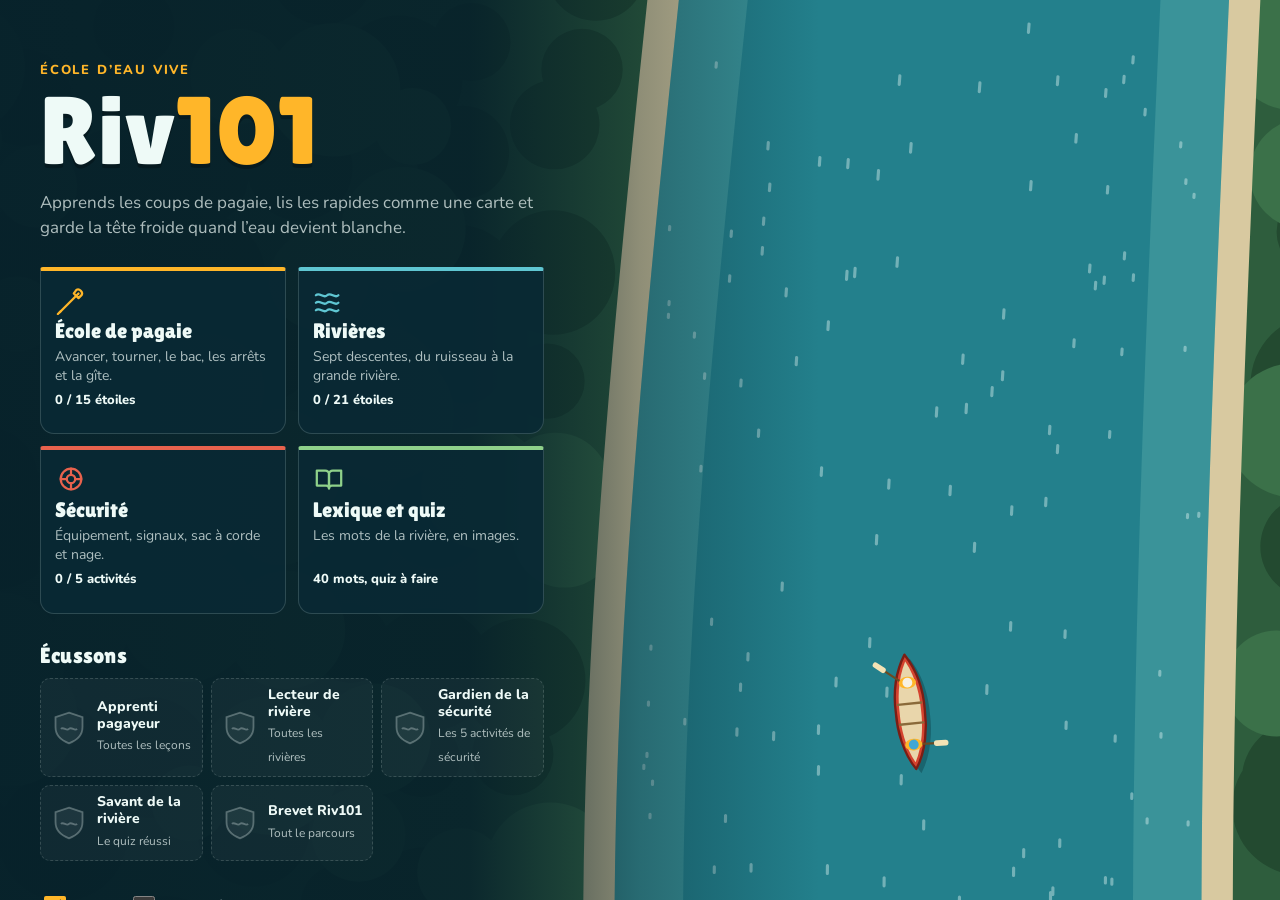
==== index.html @ bda00758 "Travail en cours : manette, caméra rapprochée et corrections Co-Authored-By: Claude Fable 5.2 <norep" ====
<!doctype html>
<html lang="fr-CA">
<head>
<meta charset="utf-8">
<meta name="viewport" content="width=device-width, initial-scale=1, viewport-fit=cover">
<meta name="theme-color" content="#0b2f3a">
<meta name="description" content="Riv101 : jeu éducatif de canot d’eau vive pour les 10 à 12 ans. Coups de pagaie, lecture de rapides et sécurité en rivière.">
<title>Riv101</title>
<link rel="preconnect" href="https://fonts.googleapis.com">
<link rel="preconnect" href="https://fonts.gstatic.com" crossorigin>
<link rel="stylesheet" href="https://fonts.googleapis.com/css2?family=Lilita+One&family=Nunito:wght@400..800&display=swap">
<style>
:root {
  color-scheme: dark;
  --deep: #0b2f3a; --river: #1f7a86; --foam: #eefaf7; --spruce: #2c5a3c; --canot: #d4432f; --vfi: #ffb629;
  --ink: #06202a; --panel: rgba(9,42,53,.9); --line: rgba(238,250,247,.16); --mute: rgba(238,250,247,.72);
  --ok: #3fbf7f;
  --gl: max(16px, env(safe-area-inset-left, 0px)); --gr: max(16px, env(safe-area-inset-right, 0px));
  --title: 'Lilita One', 'Arial Rounded MT Bold', 'Trebuchet MS', system-ui, sans-serif;
  --text: 'Nunito', system-ui, -apple-system, 'Segoe UI', Roboto, sans-serif;
}
* { box-sizing: border-box; }
[hidden] { display: none !important; }
html, body { height: 100%; margin: 0; }
body {
  background: var(--deep); color: var(--foam); font: 400 16px/1.5 var(--text);
  overflow: hidden; -webkit-tap-highlight-color: transparent; -webkit-text-size-adjust: 100%;
}
#cv { position: fixed; inset: 0; width: 100%; height: 100%; display: block; touch-action: none; }
h1, h2, h3 { font-family: var(--title); font-weight: 400; line-height: 1.1; margin: 0; text-wrap: balance; letter-spacing: .01em; }
p { margin: 0 0 .7em; }
b { font-weight: 800; }
button { font: inherit; color: inherit; }
:focus-visible { outline: 3px solid var(--vfi); outline-offset: 3px; }
body.pad :focus { outline: 4px solid var(--vfi); outline-offset: 3px; box-shadow: 0 0 0 8px rgba(255,182,41,.25); }
.mute { color: var(--mute); }
.small { font-size: 14px; }
kbd {
  display: inline-block; min-width: 28px; padding: 1px 7px; border-radius: 6px; text-align: center;
  background: rgba(238,250,247,.1); border: 1px solid var(--line); border-bottom-width: 3px; font: 800 13px/1.6 var(--text);
}

/* Boutons */
.btn {
  display: inline-flex; align-items: center; justify-content: center; gap: 8px; min-height: 48px; padding: 10px 22px;
  border: 0; border-radius: 10px; background: var(--vfi); color: var(--ink); cursor: pointer;
  font: 400 19px/1 var(--title); letter-spacing: .02em; box-shadow: 0 3px 0 #b9790d; transition: transform .1s, filter .15s;
}
.btn:hover { filter: brightness(1.07); }
.btn:active { transform: translateY(2px); box-shadow: 0 1px 0 #b9790d; }
.btn.ghost { background: rgba(238,250,247,.06); color: var(--foam); box-shadow: inset 0 0 0 2px var(--line); }
.btn.sm { min-height: 44px; padding: 8px 14px; font-size: 16px; }
.actions { display: flex; flex-wrap: wrap; gap: 10px; margin-top: 20px; }

/* Écrans */
#screen { position: fixed; inset: 0; z-index: 5; overflow-x: hidden; overflow-y: auto; -webkit-overflow-scrolling: touch; overscroll-behavior: contain; }
#screen.home { background: linear-gradient(90deg, rgba(6,32,42,.96) 0, rgba(6,32,42,.9) 470px, rgba(6,32,42,.35) 640px, rgba(6,32,42,0) 820px); }
#screen.sub { background: linear-gradient(rgba(6,32,42,.6), rgba(6,32,42,.85)); }
.kicker { margin: 0 0 6px; font: 800 13px/1.2 var(--text); letter-spacing: .14em; text-transform: uppercase; color: var(--vfi); }
.lead { color: var(--mute); font-size: 17px; max-width: 60ch; }

.home-col { max-width: 560px; padding: clamp(28px, 7vh, 64px) var(--gr) 48px max(var(--gl), 40px); }
.logo { font-size: clamp(60px, 10vw, 96px); line-height: .95; margin-bottom: 14px; text-shadow: 0 4px 0 rgba(0,0,0,.25); }
.logo span { color: var(--vfi); }
.tiles { display: grid; grid-template-columns: repeat(2, minmax(0, 1fr)); gap: 12px; margin: 26px 0 30px; }
.tile {
  display: flex; flex-direction: column; gap: 5px; text-align: left; padding: 14px 14px 12px; min-height: 148px; cursor: pointer;
  background: var(--panel); border: 1px solid var(--line); border-top: 4px solid var(--c); border-radius: 3px 3px 14px 14px;
  transition: transform .15s, background .15s;
}
.tile:hover { transform: translateY(-2px); background: rgba(14,60,74,.95); }
.tile svg { width: 32px; height: 30px; fill: none; stroke: var(--c); stroke-width: 2.4; stroke-linecap: round; stroke-linejoin: round; }
.tile-n { font: 400 21px/1.1 var(--title); }
.tile-d { color: var(--mute); font-size: 14px; line-height: 1.35; }
.tile-p { margin-top: auto; font-weight: 800; font-size: 13px; }
.meter { display: block; height: 6px; border-radius: 3px; background: rgba(238,250,247,.12); overflow: hidden; }
.meter i { display: block; height: 100%; background: var(--c, var(--vfi)); border-radius: 3px; }
.badges h2 { font-size: 22px; margin-bottom: 10px; }
.badges ul { list-style: none; margin: 0; padding: 0; display: grid; grid-template-columns: repeat(auto-fill, minmax(156px, 1fr)); gap: 8px; }
.badge { display: flex; align-items: center; gap: 10px; padding: 8px 10px; border-radius: 10px; background: rgba(238,250,247,.04); border: 1px dashed var(--line); }
.badge svg { flex: none; width: 36px; height: 36px; fill: rgba(238,250,247,.06); stroke: rgba(238,250,247,.3); stroke-width: 2; }
.badge .w { fill: none; }
.badge.on { border-style: solid; border-color: var(--c); background: rgba(9,42,53,.9); }
.badge.on svg { fill: var(--c); stroke: var(--c); }
.badge.on .w { stroke: var(--ink); stroke-width: 2.6; }
.badge b { display: block; font-size: 14px; line-height: 1.2; }
.badge small { color: var(--mute); font-size: 12px; }
.opts { display: flex; flex-wrap: wrap; gap: 8px 22px; margin-top: 24px; }
.opts label { display: inline-flex; align-items: center; gap: 10px; min-height: 44px; cursor: pointer; font-weight: 700; }
.opts input { width: 22px; height: 22px; accent-color: var(--vfi); }
@media (max-width: 879px) {
  #screen.home { background: linear-gradient(180deg, rgba(6,32,42,0) 0, rgba(6,32,42,0) 28vh, rgba(6,32,42,.92) 40vh, rgba(6,32,42,.97) 100%); }
  .home-col { padding-top: 36vh; padding-left: var(--gl); margin: 0 auto; }
}
@media (max-width: 359px) { .tiles { grid-template-columns: 1fr; } }

.wrap { padding: max(20px, env(safe-area-inset-top, 0px)) var(--gr) 48px var(--gl); }
.panel {
  max-width: 760px; margin: 0 auto; padding: 22px clamp(16px, 4vw, 32px) 26px; border-radius: 16px;
  background: var(--panel); border: 1px solid var(--line);
  box-shadow: inset 0 1px 0 rgba(238,250,247,.08), 0 20px 50px rgba(0,0,0,.35);
  -webkit-backdrop-filter: blur(4px); backdrop-filter: blur(4px);
}
.ph { margin-bottom: 16px; }
.ph h1 { font-size: clamp(30px, 6vw, 42px); }
.panel h2 { font-size: 22px; margin: 22px 0 10px; }
.back {
  display: inline-flex; align-items: center; gap: 4px; min-height: 44px; padding: 4px 12px 4px 4px; margin: -6px 0 8px -4px;
  background: none; border: 0; border-radius: 8px; cursor: pointer; color: var(--mute); font-weight: 800;
}
.back svg { width: 24px; height: 24px; }
.back:hover { color: var(--foam); }
.note { padding: 10px 14px; border-left: 4px solid var(--vfi); background: rgba(255,182,41,.08); border-radius: 0 8px 8px 0; }

.cards { display: grid; grid-template-columns: repeat(auto-fill, minmax(210px, 1fr)); gap: 12px; margin-top: 16px; }
.card {
  display: flex; flex-direction: column; align-items: flex-start; gap: 6px; text-align: left; padding: 14px 16px; min-height: 112px;
  background: rgba(238,250,247,.05); border: 1px solid var(--line); border-left: 4px solid var(--river); border-radius: 4px 12px 12px 4px; cursor: pointer;
}
.card:hover:not([disabled]) { background: rgba(238,250,247,.1); border-left-color: var(--vfi); }
.card.locked { opacity: .55; cursor: not-allowed; }
.cls, .chip { font: 800 12px/1 var(--text); letter-spacing: .08em; text-transform: uppercase; padding: 5px 8px; border-radius: 5px; background: rgba(31,122,134,.45); }
.chip.done { background: var(--ok); color: var(--ink); }
.cn { font: 400 20px/1.15 var(--title); }
.cd { color: var(--mute); font-size: 14px; line-height: 1.35; }
.lock { display: inline-flex; align-items: center; gap: 6px; margin-top: auto; color: var(--mute); font-weight: 700; font-size: 14px; }
.lock svg { width: 18px; height: 18px; fill: currentColor; }
.stars { display: inline-flex; gap: 2px; margin-top: auto; }
.stars svg { width: 22px; height: 22px; fill: rgba(238,250,247,.18); }
.stars i { display: inline-flex; }
.stars i.on svg { fill: var(--vfi); }
.stars.big svg { width: 58px; height: 58px; }
.res-stars { text-align: center; margin: 4px 0 14px; }

.intro { font-size: 17px; max-width: 62ch; }
.words { margin: 0; display: grid; gap: 8px; }
.words div { padding: 10px 14px; background: rgba(238,250,247,.05); border-radius: 8px; }
.words dt { font-weight: 800; color: var(--vfi); }
.words dd { margin: 2px 0 0; color: var(--mute); }
.keys { list-style: none; padding: 0; margin: 0 0 10px; display: flex; flex-wrap: wrap; gap: 8px 18px; }
.keys li { display: flex; align-items: center; gap: 6px; }
.steps { padding-left: 22px; }
.steps li { margin-bottom: 8px; }

.stats { display: grid; grid-template-columns: repeat(auto-fit, minmax(140px, 1fr)); gap: 8px; margin: 0 0 16px; }
.stats div { padding: 10px 12px; border-radius: 8px; background: rgba(238,250,247,.05); }
.stats dt { color: var(--mute); font-size: 13px; font-weight: 700; }
.stats dd { margin: 0; font: 400 24px/1.2 var(--title); }
.learned { padding: 12px 14px; border-radius: 8px; background: rgba(63,191,127,.12); border-left: 4px solid var(--ok); }
.tip { color: var(--mute); }

.picks { display: flex; flex-wrap: wrap; gap: 8px; margin: 14px 0 4px; }
.pick {
  min-height: 48px; padding: 8px 16px; border-radius: 999px; cursor: pointer; font-weight: 700;
  background: rgba(238,250,247,.05); border: 2px solid var(--line);
}
.pick[aria-pressed="true"] { background: var(--vfi); color: var(--ink); border-color: var(--vfi); }
.fb { margin-top: 16px; }
.fb:empty { display: none; }
.verdict { font: 400 22px/1.2 var(--title); }
.verdict.ok { color: #7fe0a8; }
.verdict.ko { color: #ff9b8a; }
.errs { padding-left: 20px; }
.errs li { margin-bottom: 6px; }

.prog { margin: 0 0 6px; font-weight: 800; color: var(--mute); font-size: 14px; }
.q { font-size: 20px; font-weight: 800; margin: 18px 0 14px; }
.figbox { display: grid; place-items: center; margin-top: 14px; padding: 10px; border-radius: 12px; background: linear-gradient(#2c5a3c, #23474a); }
.fig { width: 140px; height: 175px; }
.answers { display: grid; gap: 8px; }
.ans {
  min-height: 52px; padding: 10px 16px; text-align: left; cursor: pointer; font-weight: 700; font-size: 17px;
  background: rgba(238,250,247,.05); border: 2px solid var(--line); border-radius: 10px;
}
.ans:hover:not([disabled]) { border-color: var(--vfi); }
.ans[disabled] { cursor: default; }
.ans.right { background: rgba(63,191,127,.22); border-color: var(--ok); }
.ans.wrong { background: rgba(212,67,47,.22); border-color: var(--canot); }
.score { font: 400 30px/1.1 var(--title); }
.score b { font-size: 64px; color: var(--vfi); font-weight: 400; }

.tabs { display: flex; flex-wrap: wrap; gap: 6px; margin: 6px 0 16px; }
.tabs button {
  min-height: 44px; padding: 8px 16px; border-radius: 999px; cursor: pointer; font-weight: 800;
  background: transparent; border: 2px solid var(--line);
}
.tabs button[aria-selected="true"] { background: var(--foam); color: var(--ink); border-color: var(--foam); }
.terms { display: grid; grid-template-columns: repeat(auto-fill, minmax(230px, 1fr)); gap: 12px; }
.term { padding: 12px; border-radius: 12px; background: rgba(238,250,247,.05); border: 1px solid var(--line); }
.term h3 { font-size: 20px; margin: 4px 0 6px; }
.term p { color: var(--mute); margin: 0; font-size: 15px; }
canvas.scene { display: block; width: 100%; aspect-ratio: 4 / 3; border-radius: 8px; background: var(--spruce); margin-bottom: 8px; }

/* Tête haute */
#hud { position: fixed; inset: 0; z-index: 3; pointer-events: none; }
.hud-card {
  position: absolute; top: max(10px, env(safe-area-inset-top, 0px)); left: var(--gl); right: calc(var(--gr) + 60px); max-width: 540px;
  padding: 7px 12px 8px; background: var(--panel); border: 1px solid var(--line); border-left: 4px solid var(--vfi); border-radius: 4px 12px 12px 4px;
}
.hud-name { margin: 0; font: 800 12px/1.2 var(--text); letter-spacing: .08em; text-transform: uppercase; color: var(--mute); }
.hud-task { margin: 2px 0 0; font-weight: 700; font-size: 15px; line-height: 1.3; }
.hud-strokes { margin: 0; display: flex; flex-wrap: wrap; justify-content: center; gap: 4px; min-height: 22px; }
.hud-strokes span { font: 800 12px/1 var(--text); padding: 5px 9px; border-radius: 999px; background: var(--vfi); color: var(--ink); }
.hud-pause {
  position: absolute; top: max(10px, env(safe-area-inset-top, 0px)); right: var(--gr); width: 48px; height: 48px; pointer-events: auto; cursor: pointer;
  display: grid; place-items: center; border-radius: 12px; background: var(--panel); border: 1px solid var(--line);
}
.hud-pause svg { width: 22px; height: 22px; fill: var(--foam); }
.hud-bottom {
  position: absolute; left: 50%; transform: translateX(-50%); bottom: max(14px, env(safe-area-inset-bottom, 0px));
  display: flex; flex-direction: column; align-items: center; gap: 6px; width: max-content; max-width: calc(100% - 32px);
}
.hud-row { display: flex; align-items: center; gap: 10px; }
body.touch .hud-bottom { bottom: calc(max(10px, env(safe-area-inset-bottom, 0px)) + 82px); }
.bal { display: flex; align-items: center; gap: 10px; padding: 6px 10px; border-radius: 14px; background: var(--panel); border: 1px solid var(--line); }
.bal-mid { display: flex; flex-direction: column; gap: 3px; }
.bal-t { font: 800 11px/1 var(--text); letter-spacing: .1em; text-transform: uppercase; color: var(--mute); text-align: center; }
.bal-track { display: block; width: min(200px, 40vw); height: 10px; border-radius: 5px; background: rgba(238,250,247,.14); overflow: hidden; }
#balFill { display: block; width: 0; height: 100%; background: var(--ok); transition: width .1s; }
#balFill.hot { background: var(--canot); }
.bal-m { width: 32px; height: 32px; display: grid; place-items: center; border-radius: 50%; border: 2px solid var(--line); font: 800 14px/1 var(--text); color: var(--mute); }
.bal-m.need { border-color: var(--vfi); color: var(--vfi); animation: pulse .5s infinite alternate; }
.bal-m.on { background: var(--vfi); border-color: var(--vfi); color: var(--ink); }
@keyframes pulse { to { box-shadow: 0 0 0 6px rgba(255,182,41,.3); } }
#hud[data-mode="swim"] .bal, #hud[data-mode="rope"] .bal { display: none; }
#hud:not([data-mode="swim"]) .hearts { display: none; }
.hearts { display: flex; gap: 4px; padding: 6px 10px; border-radius: 14px; background: var(--panel); border: 1px solid var(--line); }
.hearts svg { width: 26px; height: 24px; fill: var(--canot); }
.hearts svg.off { fill: rgba(238,250,247,.18); }

/* Manette tactile */
#pad {
  position: fixed; left: 0; right: 0; bottom: 0; z-index: 4; display: flex; gap: 12px;
  padding: 8px var(--gr) max(10px, env(safe-area-inset-bottom, 0px)) var(--gl);
  touch-action: none; user-select: none; -webkit-user-select: none;
}
.pg { flex: 1; display: flex; gap: 6px; }
#pad button {
  flex: 1; min-width: 44px; height: 62px; border-radius: 14px; cursor: pointer; touch-action: none;
  background: rgba(6,32,42,.75); border: 2px solid rgba(238,250,247,.3); font: 800 13px/1.1 var(--text);
}
#pad button.on { background: var(--vfi); border-color: var(--vfi); color: var(--ink); }
#pad .s, #pad .s-only { display: none; }
#pad[data-mode="swim"] .c, #pad[data-mode="swim"] .c-only { display: none; }
#pad[data-mode="swim"] .s { display: inline; }
#pad[data-mode="swim"] .s-only { display: block; }

/* Barre de repérage */
#scoutbar { position: fixed; left: 0; right: 0; bottom: 0; z-index: 4; padding: 0 var(--gr) max(12px, env(safe-area-inset-bottom, 0px)) var(--gl); pointer-events: none; }
.sb-in {
  pointer-events: auto; max-width: 760px; margin: 0 auto; padding: 12px 16px;
  background: var(--panel); border: 1px solid var(--line); border-top: 4px solid var(--vfi); border-radius: 4px 4px 14px 14px;
}
.sb-n { margin: 0; font: 800 12px/1.2 var(--text); letter-spacing: .08em; text-transform: uppercase; color: var(--vfi); }
.sb-q { margin: 4px 0 10px; font-weight: 800; font-size: 17px; line-height: 1.35; }
.sb-b { display: flex; flex-wrap: wrap; gap: 8px; }
.sb-h { margin: 8px 0 0; font-size: 13px; color: var(--mute); }

/* Réticule de manette */
#cross {
  position: fixed; left: 0; top: 0; z-index: 4; width: 44px; height: 44px; margin: -22px 0 0 -22px; pointer-events: none;
  border: 3px solid var(--vfi); border-radius: 50%; box-shadow: 0 0 0 2px rgba(6,32,42,.7), inset 0 0 0 2px rgba(6,32,42,.7);
}
#cross::before, #cross::after { content: ''; position: absolute; left: 50%; top: 50%; background: var(--vfi); transform: translate(-50%, -50%); }
#cross::before { width: 4px; height: 4px; border-radius: 50%; }

/* Toast et dialogue */
#toast {
  position: fixed; z-index: 8; left: 50%; top: calc(max(10px, env(safe-area-inset-top, 0px)) + 128px); transform: translateX(-50%);
  width: max-content; max-width: min(520px, calc(100% - 32px)); padding: 10px 16px; border-radius: 10px;
  background: rgba(6,32,42,.94); border-left: 4px solid var(--vfi); font-weight: 700; box-shadow: 0 10px 30px rgba(0,0,0,.35);
}
#toast.show { animation: toastIn .25s ease-out; }
@keyframes toastIn { from { opacity: 0; transform: translate(-50%, -8px); } }
body[data-view="scout"] #toast, body[data-view="menu"] #toast { top: max(16px, env(safe-area-inset-top, 0px)); }
#dlg { position: fixed; inset: 0; z-index: 10; display: grid; place-items: center; padding: 16px var(--gr) 16px var(--gl); background: rgba(6,32,42,.6); }
.dlg-box {
  width: 100%; max-width: 460px; padding: 22px 22px 20px; border-radius: 16px; background: #0c3541;
  border: 1px solid var(--line); border-top: 4px solid var(--vfi); box-shadow: 0 24px 60px rgba(0,0,0,.5);
}
.dlg-box h2 { font-size: 30px; margin-bottom: 10px; }
.dlg-box .actions { margin-top: 16px; }

@media (prefers-reduced-motion: reduce) { *, *::before, *::after { animation: none !important; transition: none !important; } }
</style>
</head>
<body data-view="menu">
<canvas id="cv" aria-label="La rivière vue de haut. L’aval est en haut de l’écran."></canvas>

<div id="hud" hidden data-mode="canoe">
  <div class="hud-card">
    <p class="hud-name" id="hudName"></p>
    <p class="hud-task" id="hudTask" aria-live="polite"></p>
  </div>
  <button class="hud-pause" type="button" data-act="pause" aria-label="Pause"><svg viewBox="0 0 24 24" aria-hidden="true"><rect x="6" y="5" width="4" height="14" rx="1"/><rect x="14" y="5" width="4" height="14" rx="1"/></svg></button>
  <div class="hud-bottom">
    <p class="hud-strokes" id="hudStroke"></p>
    <div class="hud-row">
    <div class="bal" aria-hidden="true">
      <span class="bal-m" id="balL">G</span>
      <span class="bal-mid"><span class="bal-t">Équilibre</span><span class="bal-track"><i id="balFill"></i></span></span>
      <span class="bal-m" id="balR">D</span>
    </div>
    <div class="hearts" id="hearts" role="img" aria-label="3 cœurs"></div>
    </div>
  </div>
</div>

<div id="pad" hidden data-mode="canoe">
  <div class="pg">
    <button type="button" data-k="left"><span class="c">Appel</span><span class="s">Gauche</span></button>
    <button type="button" data-k="right"><span class="c">Écart</span><span class="s">Droite</span></button>
  </div>
  <div class="pg">
    <button type="button" data-k="leanL" class="c-only">Gîte G</button>
    <button type="button" data-k="leanR" class="c-only">Gîte D</button>
    <button type="button" data-k="swim" class="s-only">Posture</button>
  </div>
  <div class="pg">
    <button type="button" data-k="fwd"><span class="c">Avant</span><span class="s">Aval</span></button>
    <button type="button" data-k="back"><span class="c">Arrière</span><span class="s">Amont</span></button>
  </div>
</div>

<div id="scoutbar" hidden>
  <div class="sb-in">
    <p class="sb-n" id="scoutN"></p>
    <p class="sb-q" id="scoutQ" aria-live="polite"></p>
    <div class="sb-b">
      <button type="button" class="btn ghost sm" data-act="sAval">Aval ↑</button>
      <button type="button" class="btn ghost sm" data-act="sAmont">Amont ↓</button>
      <button type="button" class="btn ghost sm" data-act="sSkip">Passer</button>
      <button type="button" class="btn ghost sm" data-act="pause">Pause</button>
    </div>
    <p class="sb-h">Glisse ou utilise la molette pour longer la rivière.</p>
  </div>
</div>

<div id="cross" hidden aria-hidden="true"></div>
<div id="toast" role="status" aria-live="polite" hidden></div>
<main id="screen"></main>

<div id="dlg" hidden>
  <div class="dlg-box" role="dialog" aria-modal="true" aria-labelledby="dlgT">
    <h2 id="dlgT"></h2>
    <div id="dlgB"></div>
    <div id="dlgA" class="actions"></div>
  </div>
</div>
<script>

// ---- src/core.js
'use strict';
// Riv101 : utilitaires, sauvegarde locale et sons.
const R = window.R = {};
R.clamp = (v, a, b) => v < a ? a : v > b ? b : v;
R.lerp = (a, b, t) => a + (b - a) * t;
// Fonctionne aussi avec a > b (rampe descendante).
R.sstep = (a, b, x) => { const t = R.clamp((x - a) / (b - a), 0, 1); return t * t * (3 - 2 * t); };
R.hash = n => { const x = Math.sin(n * 127.1 + 311.7) * 43758.5453; return x - Math.floor(x); };
R.$ = (s, el) => (el || document).querySelector(s);
R.$$ = (s, el) => Array.from((el || document).querySelectorAll(s));
R.shuffle = a => { a = a.slice(); for (let i = a.length - 1; i > 0; i--) { const j = Math.floor(Math.random() * (i + 1)); const t = a[i]; a[i] = a[j]; a[j] = t; } return a; };

R.save = {
  d: { stars: {}, done: {}, opts: { sound: true, unlock: false } },
  load() {
    try {
      const s = JSON.parse(localStorage.getItem('riv101') || 'null');
      if (s) { Object.assign(this.d.stars, s.stars); Object.assign(this.d.done, s.done); Object.assign(this.d.opts, s.opts); }
    } catch (e) { /* stockage indisponible : on joue sans sauvegarde */ }
  },
  store() { try { localStorage.setItem('riv101', JSON.stringify(this.d)); } catch (e) { /* idem */ } },
  star(id, n) { if ((this.d.stars[id] || 0) < n) { this.d.stars[id] = n; this.store(); } },
  mark(id) { if (!this.d.done[id]) { this.d.done[id] = 1; this.store(); } }
};

R.audio = {
  ctx: null,
  init() {
    if (this.ctx) { if (this.ctx.state === 'suspended') this.ctx.resume(); return; }
    try {
      const AC = window.AudioContext || window.webkitAudioContext; if (!AC) return;
      const c = this.ctx = new AC();
      const len = c.sampleRate * 2, buf = c.createBuffer(1, len, c.sampleRate), d = buf.getChannelData(0);
      let last = 0;
      for (let i = 0; i < len; i++) { const w = Math.random() * 2 - 1; last = (last + 0.04 * w) / 1.04; d[i] = last * 4 + w * 0.15; }
      this.noise = buf;
      this.master = c.createGain(); this.master.gain.value = R.save.d.opts.sound ? 1 : 0; this.master.connect(c.destination);
      const src = c.createBufferSource(); src.buffer = buf; src.loop = true;
      this.lp = c.createBiquadFilter(); this.lp.type = 'lowpass'; this.lp.frequency.value = 900;
      this.river = c.createGain(); this.river.gain.value = 0.04;
      src.connect(this.lp); this.lp.connect(this.river); this.river.connect(this.master); src.start();
    } catch (e) { this.ctx = null; }
  },
  setOn(on) { R.save.d.opts.sound = on; R.save.store(); if (this.master) this.master.gain.value = on ? 1 : 0; },
  setRiver(v) {
    if (!this.ctx) return; const t = this.ctx.currentTime;
    this.river.gain.setTargetAtTime(0.04 + 0.3 * v, t, 0.3); this.lp.frequency.setTargetAtTime(500 + 1800 * v, t, 0.3);
  },
  tone(f, dur, type, vol, f2) {
    const c = this.ctx; if (!c) return; const o = c.createOscillator(), g = c.createGain(), t = c.currentTime;
    o.type = type || 'sine'; o.frequency.setValueAtTime(f, t); if (f2) o.frequency.exponentialRampToValueAtTime(f2, t + dur);
    g.gain.setValueAtTime(vol || 0.2, t); g.gain.exponentialRampToValueAtTime(0.001, t + dur);
    o.connect(g); g.connect(this.master); o.start(t); o.stop(t + dur + 0.02);
  },
  burst(dur, freq, vol) {
    const c = this.ctx; if (!c) return; const s = c.createBufferSource(), f = c.createBiquadFilter(), g = c.createGain(), t = c.currentTime;
    s.buffer = this.noise; f.type = 'bandpass'; f.frequency.value = freq;
    g.gain.setValueAtTime(vol, t); g.gain.exponentialRampToValueAtTime(0.001, t + dur);
    s.connect(f); f.connect(g); g.connect(this.master); s.start(t, Math.random()); s.stop(t + dur + 0.02);
  },
  sfx(n) {
    if (!this.ctx) return; const T = this;
    if (n === 'paddle') T.burst(0.22, 1400, 0.22);
    else if (n === 'bump') T.tone(110, 0.18, 'sine', 0.35, 60);
    else if (n === 'hit') { T.tone(90, 0.3, 'triangle', 0.5, 45); T.burst(0.2, 500, 0.3); }
    else if (n === 'ding') { T.tone(660, 0.14, 'sine', 0.22); setTimeout(() => T.tone(990, 0.25, 'sine', 0.22), 110); }
    else if (n === 'no') T.tone(220, 0.25, 'square', 0.07, 150);
    else if (n === 'win') [523, 659, 784, 1047].forEach((f, i) => setTimeout(() => T.tone(f, 0.3, 'triangle', 0.22), i * 130));
    else if (n === 'fail') T.tone(330, 0.6, 'sawtooth', 0.1, 80);
    else if (n === 'splash') T.burst(0.6, 800, 0.5);
    else if (n === 'whoosh') T.burst(0.35, 2400, 0.2);
  }
};

// ---- src/river.js
(function () {
'use strict';
// Construit une rivière à partir d'une définition de niveau.
// Repère : x vers la rive droite, y vers l'aval (en mètres). Les décalages « o » des
// niveaux sont mesurés depuis le centre de la rivière ('L' / 'R' = collé à une rive).
R.buildRiver = function (def) {
  const L = def.len, n = L + 1, P = def.path;
  const cx = new Float32Array(n), hw = new Float32Array(n), vb = new Float32Array(n), dcx = new Float32Array(n), skew = new Float32Array(n);
  let k = 0;
  for (let i = 0; i < n; i++) {
    while (k < P.length - 2 && i >= P[k + 1][0]) k++;
    const a = P[k], b = P[k + 1], t = R.sstep(a[0], b[0], i);
    cx[i] = R.lerp(a[1], b[1], t); hw[i] = R.lerp(a[2], b[2], t); vb[i] = R.lerp(a[3], b[3], t);
  }
  for (let i = 0; i < n; i++) dcx[i] = (cx[Math.min(n - 1, i + 1)] - cx[Math.max(0, i - 1)]) / 2;
  // Dans un virage, la veine se déporte vers l'extérieur (drossage).
  const raw = new Float32Array(n);
  for (let i = 1; i < n - 1; i++) raw[i] = R.clamp(-(dcx[i + 1] - dcx[i - 1]) / 2 * 12, -0.45, 0.45);
  for (let i = 0; i < n; i++) { let s = 0, c = 0; for (let j = Math.max(0, i - 6); j <= Math.min(n - 1, i + 6); j++) { s += raw[j]; c++; } skew[i] = s / c; }

  const rv = { def, L, rocks: [], holes: [], waves: [], strainers: [], vs: [], seuil: null, portage: null };
  rv.at = function (y, o) {
    const f = R.clamp(y, 0, L - 0.001), i = f | 0, t = f - i;
    o.cx = cx[i] + (cx[i + 1] - cx[i]) * t; o.hw = hw[i] + (hw[i + 1] - hw[i]) * t; o.vb = vb[i] + (vb[i + 1] - vb[i]) * t;
    o.dcx = dcx[i] + (dcx[i + 1] - dcx[i]) * t; o.skew = skew[i] + (skew[i + 1] - skew[i]) * t; return o;
  };
  const T = {};
  rv.cxAt = y => rv.at(y, T).cx;
  rv.hwAt = y => rv.at(y, T).hw;
  const X = (o, y, r) => o === 'L' ? rv.cxAt(y) - rv.hwAt(y) + (r || 0) * 0.35 : o === 'R' ? rv.cxAt(y) + rv.hwAt(y) - (r || 0) * 0.35 : rv.cxAt(y) + o;

  (def.rocks || []).forEach((q, i) => { const r = q[2]; rv.rocks.push({ x: X(q[0], q[1], r), y: q[1], r, Le: 5 * r + 2, w: 1.3 * r, bank: typeof q[0] === 'string', id: i }); });
  (def.holes || []).forEach(q => rv.holes.push({ x: X(q[0], q[1]), y: q[1], w: q[2], len: 3.5 }));
  (def.waves || []).forEach(q => rv.waves.push({ x: X(q[0], q[1]), y: q[1], w: q[2], len: q[3] }));
  (def.strainers || []).forEach(q => { const x0 = X(q[0], q[1]), s = q[0] === 'L' ? 1 : -1; rv.strainers.push({ x0, y0: q[1], x1: x0 + s * q[2], y1: q[1] + q[2] * 0.35 }); });
  (def.vs || []).forEach(q => rv.vs.push({ x: X(q[0], q[1]), y: q[1] }));
  if (def.seuil) rv.seuil = { y: def.seuil.y, safe: !!def.seuil.safe };
  if (def.portage) rv.portage = def.portage;

  // Vitesse de l'eau au point (x, y).
  const A = {};
  rv.flow = function (x, y, out) {
    rv.at(y, A);
    const p = (x - A.cx) / A.hw;
    if (p <= -1 || p >= 1) { out.x = 0; out.y = 0; out.land = true; return out; }
    out.land = false;
    const sk = A.skew; let q = p - sk; q = q > 0 ? q / (1 - sk) : q / (1 + sk);
    const sp = A.vb * (0.12 + 0.88 * Math.pow(1 - q * q, 0.75)), il = 1 / Math.hypot(A.dcx, 1);
    let mult = 1, ax = 0, ay = 0;
    for (let i = 0; i < rv.rocks.length; i++) {
      const k = rv.rocks[i], dy = y - k.y;
      if (dy < -3.5 * k.r || dy > k.Le) continue;
      const dx = x - k.x;
      if (dy > -0.3 * k.r) { // contre-courant derrière la roche
        const t = dy / k.Le, w = k.w * (1 - t * t) + 0.2, a = Math.abs(dx) / w;
        if (a < 1.15) mult -= 1.35 * R.sstep(1.15, 0.55, a) * R.sstep(1, 0.7, t) * R.sstep(-0.3 * k.r, 0.4 * k.r, dy);
      }
      if (dy < 0.5 * k.r) { // coussin : l'eau contourne la roche
        const d = Math.hypot(dx, dy), R2 = 3.4 * k.r;
        if (d < R2 && d > 0.01) { const kk = 1 - d / R2, s2 = sp * kk * kk; ax += dx / d * s2 * 0.9; ay += dy / d * s2 * 0.55; }
      }
    }
    for (let i = 0; i < rv.holes.length; i++) {
      const h = rv.holes[i], dy = y - h.y;
      if (dy > -0.5 && dy < h.len) { const a = Math.abs(x - h.x) / (h.w / 2); if (a < 1) mult -= 1.5 * R.sstep(1, 0.8, a) * R.sstep(-0.5, 0.3, dy) * R.sstep(h.len, h.len - 0.8, dy); }
    }
    if (mult < -0.5) mult = -0.5;
    out.x = sp * A.dcx * il * mult + ax; out.y = sp * il * mult + ay; return out;
  };

  // Éléments à reconnaître pendant le repérage.
  rv.features = function () {
    const f = [];
    for (const k of rv.rocks) {
      const c = rv.cxAt(k.y);
      if (!k.bank) f.push({ type: 'vamont', x: k.x, y: k.y, r: Math.max(3.5, k.r + 2) });
      if (k.r >= 2) f.push({ type: 'contre', x: k.bank ? k.x + (k.x < c ? 1 : -1) * k.w * 0.45 : k.x, y: k.y + 0.35 * k.Le, r: Math.max(4.5, k.w + 1.5) });
    }
    for (const v of rv.vs) f.push({ type: 'vaval', x: v.x, y: v.y - 4, r: 6.5 });
    for (const h of rv.holes) f.push({ type: 'rouleau', x: h.x, y: h.y + 1.5, r: Math.max(4.5, h.w / 2 + 1.5) });
    for (const w of rv.waves) f.push({ type: 'vagues', x: w.x, y: w.y + w.len / 2, r: Math.max(5, w.len / 2) });
    for (const s of rv.strainers) f.push({ type: 'passoire', x: (s.x0 + s.x1) / 2, y: (s.y0 + s.y1) / 2, r: 6.5 });
    if (rv.seuil) f.push({ type: 'seuil', x: rv.cxAt(rv.seuil.y), y: rv.seuil.y, r: 5 });
    if (rv.portage) { const z = rv.portage, y = (z.y0 + z.y1) / 2; f.push({ type: 'portage', x: z.side === 'L' ? rv.cxAt(y) - rv.hwAt(y) + 4 : rv.cxAt(y) + rv.hwAt(y) - 4, y, r: Math.max(9, (z.y1 - z.y0) / 2 + 2) }); }
    return f;
  };
  return rv;
};
})();

// ---- src/sim.js
(function () {
'use strict';
// Physique du canot et du nageur.
// Cap « th » : 0 = pointe vers l'aval, positif = tourne à droite.
// Le canot est porté par l'eau en deux points (avant, arrière) : c'est la différence de
// courant entre les deux qui fait pivoter le canot en entrant dans un contre-courant.
const D = 2.0, CF = 0.36, CL = 1.6, I = 2.5, KX = 1.0, AP = 2.0, ALP = 7.5, RC = 0.5, THR = 1.3;
const OFFS = [-2, -1, 0, 1, 2], U = {}, A = {};

function newBoat(x, y, th) {
  return { x, y, py: y, vx: 0, vy: 0, th: th || 0, om: 0, lean: 0, need: 0, instab: 0, mode: 'canoe', hitCd: 0, ev: [], hearts: 3, active: false, safeT: 0, sth: 0, sdir: 0 };
}

// Impulsion au point de contact (rx, ry) le long de la normale (nx, ny).
function impulse(b, rx, ry, nx, ny, pen, e) {
  const qx = ry, qy = -rx;
  const vn = (b.vx + b.om * qx) * nx + (b.vy + b.om * qy) * ny;
  b.x += nx * pen; b.y += ny * pen;
  if (vn >= 0) return 0;
  const pn = qx * nx + qy * ny, j = -(1 + e) * vn / (1 + pn * pn / I);
  b.vx += j * nx; b.vy += j * ny; b.om += j * pn / I;
  return -vn;
}

function segDist(px, py, s) {
  const vx = s.x1 - s.x0, vy = s.y1 - s.y0, t = R.clamp(((px - s.x0) * vx + (py - s.y0) * vy) / (vx * vx + vy * vy), 0, 1);
  return Math.hypot(px - s.x0 - vx * t, py - s.y0 - vy * t);
}

function stepCanoe(b, inp, rv, dt, assist, tippy) {
  const fx = Math.sin(b.th), fy = Math.cos(b.th), nx = fy, ny = -fx;
  let ax = 0, ay = 0, al = 0, wb = 0, ws = 0;
  for (let s = -1; s <= 1; s += 2) {
    rv.flow(b.x + s * D * fx, b.y + s * D * fy, U);
    const rx = b.vx + b.om * s * D * nx - U.x, ry = b.vy + b.om * s * D * ny - U.y;
    const rf = rx * fx + ry * fy, rn = rx * nx + ry * ny;
    ax -= CF * rf * fx + CL * rn * nx; ay -= CF * rf * fy + CL * rn * ny;
    al -= s * D * CL * rn / I;
    const wn = U.x * nx + U.y * ny; if (s > 0) wb = wn; else ws = wn;
  }
  al += KX * CL * D * (wb - ws) / I;
  if (inp.fwd) { ax += AP * fx; ay += AP * fy; }
  if (inp.back) { ax -= AP * 0.75 * fx; ay -= AP * 0.75 * fy; }
  if (inp.left) al -= ALP;
  if (inp.right) al += ALP;
  b.py = b.y;
  b.vx += ax * dt; b.vy += ay * dt; b.om += al * dt;
  b.x += b.vx * dt; b.y += b.vy * dt; b.th += b.om * dt;
  if (b.th > Math.PI) b.th -= 2 * Math.PI; else if (b.th < -Math.PI) b.th += 2 * Math.PI;

  // Équilibre : l'eau qui arrive de côté pousse sur la coque. On gîte vers l'aval de ce courant.
  rv.flow(b.x, b.y, U);
  const need = -((b.vx - U.x) * nx + (b.vy - U.y) * ny), mag = Math.abs(need), sg = need > 0 ? 1 : -1;
  let lean = (inp.leanR ? 1 : 0) - (inp.leanL ? 1 : 0);
  if (assist) lean = mag > 0.7 ? sg : 0;
  b.lean = lean; b.need = mag > 0.9 ? sg : 0;
  if (tippy > 0 && mag > THR) {
    let rate = (mag - THR) * 0.9 * tippy;
    if (lean === sg) rate = -0.6; else if (lean === -sg) rate *= 2.2;
    b.instab += rate * dt;
  } else b.instab -= 0.6 * dt;
  b.instab = R.clamp(b.instab, 0, 1.05);
  if (b.instab >= 1) { b.instab = 0; b.ev.push('capsize'); }

  // Collisions : la coque est approchée par cinq cercles.
  let hit = 0; b.hitCd -= dt;
  for (let i = 0; i < 5; i++) {
    const o = OFFS[i], rxo = o * fx, ryo = o * fy;
    for (let j = 0; j < rv.rocks.length; j++) {
      const k = rv.rocks[j], py = b.y + ryo, dy = py - k.y, rr = k.r + RC;
      if (dy > rr || dy < -rr) continue;
      const dx = b.x + rxo - k.x, d2 = dx * dx + dy * dy;
      if (d2 >= rr * rr) continue;
      const d = Math.sqrt(d2) || 0.01;
      hit = Math.max(hit, impulse(b, rxo, ryo, dx / d, dy / d, rr - d, 0.15));
    }
    const px = b.x + rxo, py = b.y + ryo;
    rv.at(py, A);
    const il = 1 / Math.hypot(1, A.dcx), left = A.cx - A.hw + RC, right = A.cx + A.hw - RC;
    if (px < left) { impulse(b, rxo, ryo, il, -A.dcx * il, (left - px) * il, 0); b.vx *= 1 - 1.5 * dt; b.vy *= 1 - 1.5 * dt; }
    else if (px > right) { impulse(b, rxo, ryo, -il, A.dcx * il, (px - right) * il, 0); b.vx *= 1 - 1.5 * dt; b.vy *= 1 - 1.5 * dt; }
    for (let j = 0; j < rv.strainers.length; j++) if (segDist(px, py, rv.strainers[j]) < 0.9) { b.ev.push('passoire'); return; }
  }
  if (hit > 0.35 && b.hitCd <= 0) { b.ev.push(hit > 1.1 ? 'hit' : 'bump'); b.hitCd = 0.7; }
  if (b.y < 1) { b.y = 1; if (b.vy < 0) b.vy = 0; }
  if (rv.seuil && !rv.seuil.safe && b.py < rv.seuil.y && b.y >= rv.seuil.y) b.ev.push('rappel');
}

function stepSwim(b, inp, rv, dt) {
  b.py = b.y; rv.flow(b.x, b.y, U);
  const wsp = Math.hypot(U.x, U.y);
  b.vx += (U.x - b.vx) * 2.2 * dt; b.vy += (U.y - b.vy) * 2.2 * dt;
  const ix = (inp.right ? 1 : 0) - (inp.left ? 1 : 0), iy = (inp.fwd ? 1 : 0) - (inp.back ? 1 : 0), il = Math.hypot(ix, iy);
  if (il) { const a = (b.active ? 2.6 : 0.7) / il; b.vx += ix * a * dt; b.vy += iy * a * dt; b.sdir = Math.atan2(ix, iy); }
  b.x += b.vx * dt; b.y += b.vy * dt;
  if (wsp > 0.2) b.sth = Math.atan2(U.x, U.y);
  b.hitCd -= dt;
  for (let j = 0; j < rv.rocks.length; j++) {
    const k = rv.rocks[j], dx = b.x - k.x, dy = b.y - k.y, rr = k.r + 0.45, d2 = dx * dx + dy * dy;
    if (d2 >= rr * rr) continue;
    const d = Math.sqrt(d2) || 0.01, nx = dx / d, ny = dy / d, vn = b.vx * nx + b.vy * ny;
    b.x += nx * (rr - d); b.y += ny * (rr - d);
    if (vn < 0) {
      b.vx -= 1.4 * vn * nx; b.vy -= 1.4 * vn * ny;
      if (b.active && -vn > 1.0 && b.hitCd <= 0) { b.hearts--; b.hitCd = 1; b.ev.push(b.hearts > 0 ? 'ouch' : 'ko'); }
      else if (-vn > 0.6 && b.hitCd <= 0) { b.hitCd = 0.5; b.ev.push('bump'); }
    }
  }
  for (let j = 0; j < rv.strainers.length; j++) if (segDist(b.x, b.y, rv.strainers[j]) < 0.9) { b.ev.push('passoire'); return; }
  if (rv.seuil && !rv.seuil.safe && b.py < rv.seuil.y && b.y >= rv.seuil.y) { b.ev.push('rappel'); return; }
  rv.at(b.y, A);
  if (b.x < A.cx - A.hw + 0.7 || b.x > A.cx + A.hw - 0.7 || b.y > rv.L - 2) { b.ev.push('safe'); return; }
  if (b.y < 1) b.y = 1;
  if (wsp < 0.75) b.safeT += dt; else b.safeT = 0;
  if (b.safeT > 1.3) b.ev.push('safe');
}

// Pilote automatique : vise la vitesse voulue sur le fond en compensant le courant.
function bot(b, rv, tx, ty, inp) {
  for (let j = 0; j < rv.rocks.length; j++) { // contourne la roche droit devant
    const k = rv.rocks[j], dy = k.y - b.y;
    if (dy > -1 && dy < 13 && Math.abs(k.x - b.x) < k.r + 2 && ty > k.y) { tx = k.x + (tx >= k.x ? 1 : -1) * (k.r + 3.6); ty = k.y + 1; break; }
  }
  rv.flow(b.x, b.y, U);
  // Loin de la cible, on va au moins aussi vite que l'eau : sinon, en courant rapide, le
  // pilote se met face à l'amont et fait du surplace.
  const dx = tx - b.x, dy = ty - b.y, d = Math.hypot(dx, dy) || 1, sp = Math.min(Math.max(2.4, Math.hypot(U.x, U.y) + 0.6), d * 0.6);
  const wx = dx / d * sp - U.x, wy = dy / d * sp - U.y, wsp = Math.hypot(wx, wy);
  let err = Math.atan2(wx, wy) - b.th;
  while (err > Math.PI) err -= 2 * Math.PI;
  while (err < -Math.PI) err += 2 * Math.PI;
  inp.left = err < -0.12; inp.right = err > 0.12;
  inp.fwd = wsp > 0.35 && Math.abs(err) < 1.0; inp.back = false;
  // Gîte vers le côté demandé par le courant (utile quand l'assistance est coupée).
  inp.leanL = b.need < 0; inp.leanR = b.need > 0;
}

R.sim = { newBoat, stepCanoe, stepSwim, bot };
})();

// ---- src/render.js
(function () {
'use strict';
// Rendu canvas : rivière vue de haut, l'aval vers le haut de l'écran.
const C = { forest: '#2e5d3d', t1: '#234a30', t2: '#3b7149', sand: '#d8c9a0', water: '#23808c', foam: '#f2fbf8', rock: '#868c8a', rockD: '#4f5656', rockL: '#aab0ad', canot: '#d4432f', vfi: '#ffb629', ink: '#06202a' };
const A = {};

function hull(c) {
  c.beginPath(); c.moveTo(0, 2.45);
  c.bezierCurveTo(0.55, 1.6, 0.64, 0.6, 0.62, 0); c.bezierCurveTo(0.64, -0.7, 0.5, -1.7, 0, -2.45);
  c.bezierCurveTo(-0.5, -1.7, -0.64, -0.7, -0.62, 0); c.bezierCurveTo(-0.64, 0.6, -0.55, 1.6, 0, 2.45); c.closePath();
}

R.Renderer = function (canvas) {
  const ctx = canvas.getContext('2d');
  let W = 300, H = 150, dpr = 1;
  const cam = { x: 0, y: 0, s: 10, anchor: 0.6 };
  // boatScale : le canot et le nageur sont dessinés un peu plus gros que leur taille physique,
  // pour rester bien visibles (la physique et les collisions n'en tiennent pas compte).
  const self = { cam, ctx, boatScale: 1.2 };
  Object.defineProperty(self, 'W', { get: () => W });
  Object.defineProperty(self, 'H', { get: () => H });
  self.resize = function () {
    dpr = Math.min(window.devicePixelRatio || 1, 2);
    const r = canvas.getBoundingClientRect(); W = Math.max(50, r.width); H = Math.max(50, r.height);
    canvas.width = Math.round(W * dpr); canvas.height = Math.round(H * dpr);
  };
  self.toWorld = (sx, sy) => ({ x: cam.x + (sx - W / 2) / cam.s, y: cam.y + (H * cam.anchor - sy) / cam.s });
  self.toScreen = (wx, wy) => ({ x: W / 2 + (wx - cam.x) * cam.s, y: H * cam.anchor - (wy - cam.y) * cam.s });

  function circle(x, y, r) { ctx.beginPath(); ctx.arc(x, y, r, 0, 6.2832); }
  function line(x0, y0, x1, y1) { ctx.beginPath(); ctx.moveTo(x0, y0); ctx.lineTo(x1, y1); ctx.stroke(); }

  function trees(rv, y0, y1, x0, x1) {
    const p1 = new Path2D(), p2 = new Path2D();
    for (let gy = Math.floor(y0 / 5); gy <= Math.ceil(y1 / 5); gy++) {
      rv.at(gy * 5, A);
      for (let side = -1; side <= 1; side += 2) for (let c = 0; c < 9; c++) {
        const h = R.hash(gy * 31 + c * 7 + side * 3), x = A.cx + side * (A.hw + 3.2 + c * 4.6 + h * 2.5);
        if (x < x0 - 4 || x > x1 + 4) break;
        const y = gy * 5 + (R.hash(gy * 17 + c * 5 + side) - 0.5) * 4, r = 1.9 + 1.7 * R.hash(gy * 13 + c * 11 + side * 5), p = h > 0.5 ? p1 : p2;
        p.moveTo(x + r, y); p.arc(x, y, r, 0, 6.2832);
      }
    }
    ctx.fillStyle = C.t1; ctx.fill(p1); ctx.fillStyle = C.t2; ctx.fill(p2);
  }

  function rockShape(k, sc, ox, oy) {
    ctx.beginPath();
    for (let i = 0; i < 9; i++) {
      const a = i / 9 * 6.2832, rr = k.r * sc * (0.84 + 0.28 * R.hash(k.id * 13 + i + k.r));
      const px = k.x + ox + Math.cos(a) * rr, py = k.y + oy + Math.sin(a) * rr;
      if (i) ctx.lineTo(px, py); else ctx.moveTo(px, py);
    }
    ctx.closePath();
  }

  function paddler(py, side, bow, b, inp, t) {
    const ph = Math.sin(t * 7 + (bow ? 0 : 1.2)); let sw = 0.15, ext = 0;
    if (inp) {
      if (inp.fwd || inp.back) sw = 0.7 * ph;
      if (inp.left) ext = bow ? 0.45 + 0.25 * ph : -0.1;
      else if (inp.right) ext = bow ? -0.1 : 0.45 + 0.25 * ph;
    }
    const bx = side * (0.98 + ext), by = py + sw, hx = side * 0.2 + b.lean * 0.12;
    ctx.strokeStyle = '#6b4a22'; ctx.lineWidth = 0.09; line(hx, py, bx, by);
    const dx = bx - hx, dy = by - py, d = Math.hypot(dx, dy) || 1;
    ctx.strokeStyle = '#f4e3b5'; ctx.lineWidth = 0.24; line(bx, by, bx + dx / d * 0.38, by + dy / d * 0.38);
    ctx.fillStyle = C.vfi; ctx.beginPath(); ctx.ellipse(b.lean * 0.12, py, 0.37, 0.25, 0, 0, 6.2832); ctx.fill();
    ctx.fillStyle = bow ? '#f6f1e4' : '#3fa7d6'; circle(b.lean * 0.12, py, 0.21); ctx.fill();
  }

  function drawCanoe(b, inp, t) {
    ctx.save(); ctx.translate(b.x, b.y); ctx.rotate(-b.th); ctx.scale(self.boatScale, self.boatScale); ctx.lineCap = 'round';
    ctx.save(); ctx.translate(0.2, -0.2); hull(ctx); ctx.fillStyle = 'rgba(0,25,35,.28)'; ctx.fill(); ctx.restore();
    hull(ctx); ctx.fillStyle = C.canot; ctx.fill(); ctx.lineWidth = 0.1; ctx.strokeStyle = '#7a1e15'; ctx.stroke();
    ctx.save(); ctx.translate(b.lean * 0.13, 0); ctx.scale(0.74, 0.88); hull(ctx); ctx.fillStyle = '#e9d6ab'; ctx.fill(); ctx.restore();
    ctx.strokeStyle = '#8a6a3a'; ctx.lineWidth = 0.1; line(-0.5, 0.35, 0.5, 0.35); line(-0.5, -0.5, 0.5, -0.5);
    paddler(1.25, -1, true, b, inp, t); paddler(-1.4, 1, false, b, inp, t);
    ctx.restore();
  }

  function drawSwim(b, t) {
    ctx.save(); ctx.translate(b.x, b.y); ctx.scale(self.boatScale, self.boatScale); ctx.lineCap = 'round';
    ctx.strokeStyle = 'rgba(242,251,248,.65)'; ctx.lineWidth = 0.12; circle(0, 0, 0.95 + 0.15 * Math.sin(t * 6)); ctx.stroke();
    if (b.active) { // nage active : tête la première
      ctx.rotate(-(b.sdir || 0));
      ctx.strokeStyle = '#2b3a55'; ctx.lineWidth = 0.22; line(0, -0.2, 0, -1.0);
      ctx.strokeStyle = '#e9c9a0'; ctx.lineWidth = 0.16;
      line(-0.2, 0.2, -0.62, 0.5 + 0.3 * Math.sin(t * 12)); line(0.2, 0.2, 0.62, 0.5 - 0.3 * Math.sin(t * 12));
      ctx.fillStyle = C.vfi; ctx.beginPath(); ctx.ellipse(0, 0, 0.3, 0.42, 0, 0, 6.2832); ctx.fill();
      ctx.fillStyle = '#f6f1e4'; circle(0, 0.5, 0.22); ctx.fill();
    } else { // position de sécurité : sur le dos, pieds vers l'aval
      ctx.rotate(-(b.sth || 0));
      ctx.strokeStyle = '#2b3a55'; ctx.lineWidth = 0.2; line(-0.13, 0.2, -0.15, 1.05); line(0.13, 0.2, 0.15, 1.05);
      ctx.fillStyle = '#1b2233'; circle(-0.15, 1.1, 0.13); ctx.fill(); circle(0.15, 1.1, 0.13); ctx.fill();
      ctx.strokeStyle = '#e9c9a0'; ctx.lineWidth = 0.16; line(-0.25, 0, -0.7, 0.1); line(0.25, 0, 0.7, 0.1);
      ctx.fillStyle = C.vfi; ctx.beginPath(); ctx.ellipse(0, 0, 0.3, 0.42, 0, 0, 6.2832); ctx.fill();
      ctx.fillStyle = '#f6f1e4'; circle(0, -0.5, 0.22); ctx.fill();
    }
    ctx.restore();
  }

  function rr(x, y, w, h, r) {
    ctx.beginPath();
    if (ctx.roundRect) ctx.roundRect(x, y, w, h, r); else ctx.rect(x, y, w, h);
  }

  function labels(list) {
    ctx.setTransform(dpr, 0, 0, dpr, 0, 0); ctx.font = '800 13px Nunito, system-ui, sans-serif'; ctx.textBaseline = 'middle';
    for (const l of list) {
      const p = self.toScreen(l.x, l.y); if (p.y < -30 || p.y > H + 40) continue;
      const w = ctx.measureText(l.text).width + 16, x = R.clamp(p.x - w / 2, 4, Math.max(4, W - w - 4)), y = p.y - 34;
      ctx.fillStyle = l.kind === 'danger' ? '#a8321f' : l.kind === 'hint' ? C.vfi : '#0b3a46';
      rr(x, y, w, 24, 8); ctx.fill();
      ctx.beginPath(); ctx.moveTo(p.x - 5, y + 23); ctx.lineTo(p.x, y + 31); ctx.lineTo(p.x + 5, y + 23); ctx.fill();
      ctx.fillStyle = l.kind === 'hint' ? C.ink : '#fff'; ctx.fillText(l.text, x + 8, y + 12.5);
    }
  }

  self.draw = function (rv, st) {
    const s = cam.s, t = st.t || 0;
    ctx.setTransform(dpr, 0, 0, dpr, 0, 0); ctx.fillStyle = C.forest; ctx.fillRect(0, 0, W, H);
    ctx.setTransform(dpr * s, 0, 0, -dpr * s, dpr * (W / 2 - cam.x * s), dpr * (H * cam.anchor + cam.y * s));
    const y0 = cam.y - H * (1 - cam.anchor) / s - 4, y1 = cam.y + H * cam.anchor / s + 4, x0 = cam.x - W / 2 / s, x1 = cam.x + W / 2 / s;
    const vis = (y, m) => y > y0 - m && y < y1 + m;
    trees(rv, y0, y1, x0, x1);

    const path = new Path2D(), ya = Math.floor(y0 / 2) * 2, yb = Math.ceil(y1 / 2) * 2;
    for (let y = ya; y <= yb; y += 2) { rv.at(y, A); if (y === ya) path.moveTo(A.cx - A.hw, y); else path.lineTo(A.cx - A.hw, y); }
    for (let y = yb; y >= ya; y -= 2) { rv.at(y, A); path.lineTo(A.cx + A.hw, y); }
    path.closePath();
    ctx.lineJoin = 'round'; ctx.lineCap = 'round';
    ctx.strokeStyle = C.sand; ctx.lineWidth = 3.2; ctx.stroke(path);
    ctx.fillStyle = C.water; ctx.fill(path);
    ctx.save(); ctx.clip(path);
    ctx.strokeStyle = 'rgba(150,220,205,.2)'; ctx.lineWidth = 7; ctx.stroke(path);

    // Contre-courants (eau calme, plus sombre) derrière les roches.
    ctx.fillStyle = 'rgba(6,48,62,.3)';
    for (const k of rv.rocks) {
      if (!vis(k.y, k.Le + 4)) continue;
      ctx.beginPath(); ctx.moveTo(k.x - k.w, k.y); ctx.quadraticCurveTo(k.x - k.w * 0.9, k.y + k.Le * 0.6, k.x, k.y + k.Le);
      ctx.quadraticCurveTo(k.x + k.w * 0.9, k.y + k.Le * 0.6, k.x + k.w, k.y); ctx.closePath(); ctx.fill();
    }
    // Langues d'eau lisse (V aval).
    for (const v of rv.vs) {
      if (!vis(v.y, 16)) continue;
      ctx.fillStyle = 'rgba(190,240,235,.17)'; ctx.beginPath(); ctx.moveTo(v.x, v.y); ctx.lineTo(v.x - 4, v.y - 11); ctx.lineTo(v.x + 4, v.y - 11); ctx.closePath(); ctx.fill();
      ctx.strokeStyle = 'rgba(242,251,248,.5)'; ctx.lineWidth = 0.3;
      for (let i = 1; i <= 3; i++) { const yy = v.y + i * 2.3, w = 1 + i * 0.5; ctx.beginPath(); ctx.moveTo(v.x - w, yy - 0.4); ctx.quadraticCurveTo(v.x, yy + 0.6, v.x + w, yy - 0.4); ctx.stroke(); }
    }
    // Trains de vagues.
    ctx.lineWidth = 0.5;
    for (const w of rv.waves) {
      if (!vis(w.y, w.len + 4)) continue;
      for (let i = 0; i * 3 < w.len; i++) {
        const yy = w.y + i * 3 + 0.3 * Math.sin(t * 2.5 + i), ww = w.w / 2 * (1 - 0.35 * i * 3 / w.len);
        ctx.strokeStyle = 'rgba(242,251,248,' + (0.45 + 0.25 * Math.sin(t * 3 + i * 1.3)).toFixed(2) + ')';
        ctx.beginPath(); ctx.moveTo(w.x - ww, yy - 0.6); ctx.quadraticCurveTo(w.x, yy + 0.9, w.x + ww, yy - 0.6); ctx.stroke();
      }
    }
    // Rouleaux.
    for (const h of rv.holes) {
      if (!vis(h.y, 8)) continue;
      ctx.strokeStyle = 'rgba(5,40,50,.55)'; ctx.lineWidth = 0.6; line(h.x - h.w / 2, h.y - 0.3, h.x + h.w / 2, h.y - 0.3);
      const n = Math.max(3, Math.round(h.w / 1.1));
      for (let i = 0; i < n; i++) {
        const x = h.x - h.w / 2 + (i + 0.5) * h.w / n;
        ctx.fillStyle = 'rgba(242,251,248,.92)'; circle(x + 0.25 * Math.sin(t * 6 + i * 1.7), h.y + 1.1 + 0.4 * Math.sin(t * 4 + i), 0.8 + 0.2 * Math.sin(t * 5 + i * 2.3)); ctx.fill();
        ctx.fillStyle = 'rgba(242,251,248,.5)'; circle(x + 0.3 * Math.cos(t * 5 + i), h.y + 2.5 + 0.3 * Math.sin(t * 3 + i * 2), 0.6); ctx.fill();
      }
    }
    // Seuil : la marche, puis le rappel écumant.
    if (rv.seuil && vis(rv.seuil.y, 10)) {
      const sy = rv.seuil.y; rv.at(sy, A);
      ctx.fillStyle = 'rgba(190,240,235,.22)'; ctx.fillRect(A.cx - A.hw, sy - 2.2, A.hw * 2, 2.2);
      ctx.strokeStyle = 'rgba(5,40,50,.7)'; ctx.lineWidth = 0.7; line(A.cx - A.hw, sy, A.cx + A.hw, sy);
      for (let i = 0; i < A.hw * 2 / 1.3; i++) {
        const x = A.cx - A.hw + i * 1.3 + 0.6;
        ctx.fillStyle = 'rgba(242,251,248,.95)'; circle(x + 0.2 * Math.sin(t * 6 + i), sy + 1.3 + 0.4 * Math.sin(t * 4 + i * 1.9), 0.85); ctx.fill();
        ctx.fillStyle = 'rgba(242,251,248,.55)'; circle(x + 0.3 * Math.cos(t * 5 + i * 1.3), sy + 3.1 + 0.4 * Math.sin(t * 3 + i), 0.7); ctx.fill();
        ctx.fillStyle = 'rgba(242,251,248,.28)'; circle(x + 0.4 * Math.sin(t * 2 + i * 0.7), sy + 4.8, 0.55); ctx.fill();
      }
    }
    // Filets d'eau : ils montrent la direction et la vitesse du courant.
    ctx.strokeStyle = 'rgba(235,250,248,.4)'; ctx.lineWidth = 0.16; ctx.beginPath();
    for (const p of st.parts) { ctx.moveTo(p.px, p.py); ctx.lineTo(p.x, p.y); }
    ctx.stroke();
    if (st.lines) {
      ctx.strokeStyle = 'rgba(235,250,248,.6)'; ctx.fillStyle = 'rgba(235,250,248,.75)'; ctx.lineWidth = 0.2;
      for (const l of st.lines) {
        ctx.beginPath(); ctx.moveTo(l[0], l[1]); for (let i = 2; i < l.length; i += 2) ctx.lineTo(l[i], l[i + 1]); ctx.stroke();
        const n = l.length, ex = l[n - 2], ey = l[n - 1], dx = ex - l[n - 4], dy = ey - l[n - 3], d = Math.hypot(dx, dy);
        if (d > 0.12) { const ux = dx / d, uy = dy / d; ctx.beginPath(); ctx.moveTo(ex + ux * 0.6, ey + uy * 0.6); ctx.lineTo(ex - uy * 0.4, ey + ux * 0.4); ctx.lineTo(ex + uy * 0.4, ey - ux * 0.4); ctx.closePath(); ctx.fill(); }
      }
    }
    // Sillage des roches : un V dont la pointe (la roche) regarde l'amont.
    ctx.lineWidth = 0.28;
    for (const k of rv.rocks) {
      if (!vis(k.y, 20)) continue;
      const len = Math.min(4 * k.r + 4, 16);
      for (let sd = -1; sd <= 1; sd += 2) {
        const xa = k.x + sd * k.r * 0.9, xm = xa + sd * 0.2 * len, xb = xa + sd * 0.4 * len;
        ctx.strokeStyle = 'rgba(242,251,248,.6)'; line(xa, k.y + 0.2 * k.r, xm, k.y + len / 2);
        ctx.strokeStyle = 'rgba(242,251,248,.28)'; line(xm, k.y + len / 2, xb, k.y + len);
      }
    }
    ctx.restore();

    // Zone de portage.
    if (rv.portage && vis((rv.portage.y0 + rv.portage.y1) / 2, 40)) {
      const z = rv.portage; ctx.fillStyle = 'rgba(255,182,41,.28)'; ctx.strokeStyle = C.vfi; ctx.lineWidth = 0.3; ctx.setLineDash([1.2, 0.9]);
      ctx.beginPath();
      for (let y = z.y0; y <= z.y1; y += 2) { rv.at(y, A); const x = z.side === 'L' ? A.cx - A.hw : A.cx + A.hw; if (y === z.y0) ctx.moveTo(x, y); else ctx.lineTo(x, y); }
      for (let y = z.y1; y >= z.y0; y -= 2) { rv.at(y, A); ctx.lineTo(z.side === 'L' ? A.cx - A.hw + 8 : A.cx + A.hw - 8, y); }
      ctx.closePath(); ctx.fill(); ctx.stroke(); ctx.setLineDash([]);
    }
    // Roches.
    for (const k of rv.rocks) {
      if (!vis(k.y, k.r + 3)) continue;
      ctx.strokeStyle = 'rgba(242,251,248,.85)'; ctx.lineWidth = 0.45; ctx.beginPath(); ctx.arc(k.x, k.y, k.r + 0.55, Math.PI * 1.15, Math.PI * 1.85); ctx.stroke();
      rockShape(k, 1, 0, 0); ctx.fillStyle = C.rock; ctx.fill(); ctx.strokeStyle = C.rockD; ctx.lineWidth = 0.2; ctx.stroke();
      rockShape(k, 0.58, -0.14 * k.r, 0.14 * k.r); ctx.fillStyle = C.rockL; ctx.fill();
    }
    // Passoires : arbres tombés dans le courant.
    for (const q of rv.strainers) {
      if (!vis(q.y0, 14)) continue;
      const dx = q.x1 - q.x0, dy = q.y1 - q.y0;
      ctx.strokeStyle = '#5b3d22'; ctx.lineWidth = 0.9; line(q.x0, q.y0, q.x1, q.y1);
      ctx.lineWidth = 0.3;
      for (let i = 1; i <= 6; i++) { const f = i / 6.5, bx = q.x0 + dx * f, by = q.y0 + dy * f, l = 1.2 + 1.4 * R.hash(i + q.y0); line(bx, by, bx + dy / 8 * l + dx * 0.04, by - Math.abs(dx) / 8 * l); line(bx, by, bx - dy / 9 * l + dx * 0.05, by + Math.abs(dx) / 11 * l); }
      ctx.fillStyle = '#3f2a17'; circle(q.x0, q.y0, 1.1); ctx.fill();
    }
    // Repères d'objectifs.
    for (const m of st.marks || []) {
      const col = m.active ? C.vfi : 'rgba(255,255,255,.4)';
      if (m.t === 'gate') {
        if (m.active) { ctx.strokeStyle = 'rgba(255,255,255,.55)'; ctx.lineWidth = 0.2; ctx.setLineDash([0.8, 0.8]); line(m.x - m.w / 2, m.y, m.x + m.w / 2, m.y); ctx.setLineDash([]); }
        for (let sd = -1; sd <= 1; sd += 2) { ctx.fillStyle = col; circle(m.x + sd * m.w / 2, m.y, 0.75 + (m.active ? 0.1 * Math.sin(t * 5) : 0)); ctx.fill(); ctx.fillStyle = '#fff'; circle(m.x + sd * m.w / 2, m.y, 0.28); ctx.fill(); }
      } else if (m.t === 'finish') {
        rv.at(m.y, A);
        for (let i = 0; i < A.hw * 2 / 1.5; i++) for (let j = 0; j < 2; j++) { ctx.fillStyle = (i + j) % 2 ? '#111' : '#fff'; ctx.fillRect(A.cx - A.hw + i * 1.5, m.y + j * 1.5, 1.5, 1.5); }
      } else if (m.t !== 'portage') {
        ctx.strokeStyle = col; ctx.lineWidth = 0.35; ctx.setLineDash([1.3, 1]); ctx.lineDashOffset = -t * 1.5; circle(m.x, m.y, m.r); ctx.stroke(); ctx.setLineDash([]);
        if (m.active && st.hold > 0) { ctx.strokeStyle = '#fff'; ctx.lineWidth = 0.6; ctx.beginPath(); ctx.arc(m.x, m.y, m.r, 0, 6.2832 * Math.min(1, st.hold)); ctx.stroke(); }
        if (m.active && m.limit) { rv.at(m.limit, A); ctx.strokeStyle = 'rgba(212,67,47,.9)'; ctx.lineWidth = 0.35; ctx.setLineDash([1.5, 1.2]); line(A.cx - A.hw, m.limit, A.cx + A.hw, m.limit); ctx.setLineDash([]); }
      }
    }
    // Atelier du sac à corde.
    if (st.rope) {
      const r = st.rope;
      if (r.fly && r.sw) {
        const p = Math.min(1, r.fly.p), ex = r.sw.saved ? r.sw.x : r.tx + (r.fly.x - r.tx) * p, ey = r.sw.saved ? r.sw.y : r.ty + (r.fly.y - r.ty) * p;
        ctx.strokeStyle = C.vfi; ctx.lineWidth = 0.2; line(r.tx, r.ty, ex, ey); ctx.fillStyle = C.canot; circle(ex, ey, 0.45); ctx.fill();
      }
      if (r.sw) drawSwim({ x: r.sw.x, y: r.sw.y, active: false, sth: 0 }, t);
      ctx.fillStyle = C.vfi; ctx.beginPath(); ctx.ellipse(r.tx, r.ty, 0.6, 0.42, 0, 0, 6.2832); ctx.fill(); ctx.fillStyle = '#3fa7d6'; circle(r.tx, r.ty, 0.3); ctx.fill();
    }
    if (st.boat) { if (st.boat.mode === 'swim') drawSwim(st.boat, t); else drawCanoe(st.boat, st.inp, t); }

    const ls = (st.labels || []).slice();
    if (rv.portage && st.showSigns !== false) { const f = rv.features().find(q => q.type === 'portage'); ls.push({ x: f.x, y: f.y, text: 'Portage', kind: 'hint' }); }
    labels(ls);
  };
  return self;
};

// Image fixe pour le lexique : la rivière avec des flèches de courant.
R.still = function (cv, sc) {
  const rv = R.buildRiver(Object.assign({ len: 60, path: [[0, 0, 12, 1.8], [60, 0, 12, 1.8]] }, sc.def));
  const rd = R.Renderer(cv); rd.resize(); rd.boatScale = 1; // taille réelle dans les scènes du lexique
  const c = rd.cam; c.s = rd.H / (sc.span || 34); c.anchor = 0.5; c.y = sc.y || 28; c.x = rv.cxAt(c.y);
  const lines = [], U = {};
  for (let y = c.y - 20; y < c.y + 20; y += 4.5) for (let o = -0.9; o <= 0.91; o += 0.3) {
    let x = rv.cxAt(y) + o * rv.hwAt(y) + (R.hash(y * 7 + o * 31) - 0.5) * 2, yy = y + (R.hash(y * 3 + o * 17) - 0.5) * 3;
    const pts = [x, yy];
    for (let i = 0; i < 7; i++) { rv.flow(x, yy, U); if (U.land) break; x += U.x * 0.3; yy += U.y * 0.3; pts.push(x, yy); }
    if (pts.length > 4) lines.push(pts);
  }
  const boat = sc.boat ? R.sim.newBoat(sc.boat[0], sc.boat[1], sc.boat[2] * Math.PI / 180) : null;
  rd.draw(rv, { t: 1.3, parts: [], lines, marks: [], boat, inp: {}, showSigns: false, labels: (sc.labels || []).map(l => ({ x: rv.cxAt(l[1]) + l[0], y: l[1], text: l[2], kind: l[3] || 'ok' })) });
};
})();

// ---- src/levels.js
(function () {
'use strict';
// Niveaux. path = [y, centre, demi-largeur, vitesse]. Les décalages « o » partent du centre
// de la rivière (négatif = rive gauche). start = [o, y, cap en degrés] (180 = face à l'amont).
const ecole = [
  {
    id: 'e1', name: 'Premiers coups de pagaie', cls: 'Leçon 1', len: 190, assist: true,
    path: [[0, 0, 24, 0.2], [190, 0, 24, 0.2]], start: [0, 10, 0],
    rocks: [[-15, 62, 2.4], [14, 122, 2.8]],
    tasks: [
      { t: 'gate', o: -7, y: 45, w: 10, m: 'Propulsion (↑) pour avancer. Appel (←) et écart (→) pour tourner. Passe entre les bouées.' },
      { t: 'gate', o: 8, y: 80, w: 10 }, { t: 'gate', o: -5, y: 115, w: 10 },
      { t: 'zone', o: 6, y: 150, r: 5, hold: 1.5, m: 'Arrête-toi dans le cercle. Dénage (↓) pour freiner.' },
      { t: 'finish', y: 178 }
    ],
    intro: ['Bienvenue à bord! Ici, l’eau est calme : parfait pour apprendre.', 'Tu es à l’avant et tu pagaies à gauche. L’appel tire le canot vers ta pagaie. L’écart le pousse de l’autre côté.'],
    terms: ['propulsion', 'denage', 'appel', 'ecart'], learned: 'avancer, freiner et tourner.'
  },
  {
    id: 'e2', name: 'Suivre le courant', cls: 'Leçon 2', len: 300, assist: true,
    path: [[0, 0, 20, 1.2], [90, 6, 19, 1.4], [180, -6, 17, 1.6], [300, 0, 20, 1.2]], start: [0, 10, 0],
    rocks: [[-6, 95, 2], [5, 100, 2], [10, 142, 1.8], [-9, 185, 2.2], [1, 190, 2.2]],
    vs: [[-0.5, 107], [-4, 197]],
    tasks: [
      { t: 'gate', o: 0, y: 45, w: 11, m: 'Le courant te porte vers l’aval. Regarde loin devant.' },
      { t: 'gate', o: -0.5, y: 104, w: 7, m: 'Vise le V aval : la langue d’eau lisse entre les deux roches.' },
      { t: 'gate', o: -4, y: 195, w: 7, m: 'Encore un V aval. La pointe du V te montre le passage.' },
      { t: 'finish', y: 285 }
    ],
    scout: ['vamont', 'vaval'],
    intro: ['L’eau vient de l’amont et descend vers l’aval. On nomme toujours les rives en regardant vers l’aval.', 'Entre deux roches, l’eau lisse dessine un V qui pointe vers l’aval : c’est souvent le bon passage.'],
    terms: ['amont', 'rives', 'vaval', 'vamont'], learned: 'reconnaître le V aval et le V amont.'
  },
  {
    id: 'e3', name: 'Le bac', cls: 'Leçon 3', len: 160, assist: true,
    path: [[0, 0, 20, 1.5], [160, 0, 20, 1.5]], start: [-15, 31, 180],
    rocks: [['L', 22, 5], ['R', 26, 5]],
    tasks: [
      { t: 'ferry', o: 'R', inset: 5, y: 35, r: 4.5, limit: 72, retry: true, m: 'Traverse en bac : pointe vers l’amont, un peu vers la rive droite, et pagaie.' },
      { t: 'ferry', o: 'L', inset: 5, y: 31, r: 4.5, limit: 72, retry: true, m: 'Reviens en bac vers la rive gauche. Ne dépasse pas la ligne rouge.' },
      { t: 'finish', y: 140, m: 'Bravo! Sors du contre-courant et descends jusqu’à l’arrivée.' }
    ],
    intro: ['Le bac sert à traverser la rivière sans se faire emporter.', 'Le canot regarde vers l’amont, avec un petit angle vers la rive à atteindre. Tu pagaies vers l’avant, et le courant te pousse de côté.'],
    terms: ['bac', 'contre', 'amont'], learned: 'traverser le courant en bac.'
  },
  {
    id: 'e4', name: 'Arrêt et reprise', cls: 'Leçon 4', len: 300, assist: true,
    path: [[0, 0, 20, 1.7], [300, 0, 20, 1.7]], start: [0, 10, 0],
    rocks: [[-5, 70, 3], [6, 140, 3], [-4, 210, 3]],
    tasks: [
      { t: 'eddy', o: -5, y: 77, r: 4, retry: true, m: 'Arrêt contre-courant : passe près de la roche, puis tourne derrière elle.' },
      { t: 'eddy', o: 6, y: 147, r: 4, retry: true, m: 'Reprise de courant, puis nouvel arrêt derrière la roche suivante.' },
      { t: 'eddy', o: -4, y: 217, r: 4, retry: true },
      { t: 'finish', y: 280 }
    ],
    scout: ['contre'],
    intro: ['Derrière chaque roche, l’eau est calme ou remonte doucement : c’est un contre-courant.', 'On s’y arrête pour se reposer et regarder la suite. Pour repartir, on fait une reprise de courant.'],
    terms: ['contre', 'arret', 'reprise', 'cisaillement'], learned: 'l’arrêt contre-courant et la reprise de courant.'
  },
  {
    id: 'e5', name: 'La gîte', cls: 'Leçon 5', len: 300, assist: false, tippy: 1,
    path: [[0, 0, 18, 2.2], [300, 0, 18, 2.2]], start: [0, 10, 0],
    rocks: [[-5, 70, 3], ['R', 135, 5], [-3, 205, 3.2]],
    tasks: [
      { t: 'eddy', o: -5, y: 77, r: 4, retry: true, m: 'Gîte (A ou D) quand le repère G ou D s’allume, en entrant dans le contre-courant.' },
      { t: 'eddy', o: 'R', inset: 5, y: 146, r: 4.5, retry: true, m: 'En sortant du contre-courant, gîte vers l’aval.' },
      { t: 'eddy', o: -3, y: 212.5, r: 4.2, retry: true },
      { t: 'finish', y: 280 }
    ],
    intro: ['Quand tu changes de courant, l’eau pousse sur le côté du canot et peut le faire chavirer.', 'La règle : gîte vers l’aval du courant où tu entres, donc vers l’intérieur de ton virage. Touches A (gauche) et D (droite).', 'La jauge au bas de l’écran montre l’équilibre du canot. Si tu chavires, tu apprendras à nager en rapide.'],
    terms: ['gite', 'cisaillement', 'appui'], learned: 'gîter pour garder l’équilibre.'
  }
];

// Rivières, dans l'ordre de déblocage. La largeur vaut deux fois la demi-largeur du path.
const riv = [
  {
    id: 'r0', name: 'Ruisseau des Aulnes', cls: 'R1', len: 330, assist: true,
    path: [[0, 0, 6, 1.2], [60, 4, 5.5, 1.4], [120, -3, 6, 1.5], [180, 3, 5, 1.6], [240, -2, 6.5, 1.3], [300, 1, 7, 1.1], [330, 1, 7, 1.1]], start: [0, 10, 0],
    rocks: [[1.5, 40, 1.2], ['L', 70, 3.5], [-2, 110, 1.4], ['R', 150, 3.5], [2, 200, 1.5], ['L', 255, 3], [-1.5, 285, 1.2]],
    strainers: [['R', 225, 4.5]],
    tasks: [
      { t: 'gate', o: 0, y: 28, w: 6, m: 'Sur un ruisseau, tout arrive vite. Regarde loin devant.' },
      { t: 'gate', o: -2, y: 44, w: 5, m: 'Petite roche à droite : passe à sa gauche.' },
      { t: 'eddy', o: 'L', inset: 3.2, y: 77, r: 2.8, m: 'Arrête-toi derrière la pointe de berge, à gauche.' },
      { t: 'gate', o: 1.5, y: 113, w: 5 },
      { t: 'eddy', o: 'R', inset: 3.2, y: 157, r: 2.8, m: 'Nouvel arrêt derrière la pointe, à droite. Sur un ruisseau, on s’arrête souvent.' },
      { t: 'gate', o: -3, y: 229, w: 5, m: 'Passoire à droite! Garde la gauche, loin des branches.' },
      { t: 'finish', y: 315 }
    ],
    scout: ['vamont', 'contre', 'passoire'],
    intro: ['Un petit ruisseau qui serpente sous les aulnes. Ici, tout arrive plus vite : il y a moins de place et moins de temps pour réagir.', 'Regarde loin devant et arrête-toi souvent derrière les pointes de berge pour voir la suite.'],
    terms: ['vamont', 'contre', 'passoire', 'reperage'], learned: 'descendre un petit ruisseau en regardant loin et en t’arrêtant souvent.'
  },
  {
    id: 'r1', name: 'Rivière aux Castors', cls: 'R1', len: 420, assist: true,
    path: [[0, 0, 15, 1.3], [100, 5, 13, 1.6], [200, -3, 12, 1.9], [300, 4, 13, 1.6], [420, 0, 15, 1.3]], start: [0, 10, 0],
    rocks: [[-6, 70, 2], [3.5, 76, 2], [6, 130, 2.2], [-5, 175, 3], [-1, 235, 1.6], [8, 240, 1.6], [-7, 250, 2], ['R', 300, 4], [-4, 335, 1.6], [5, 338, 1.6]],
    vs: [[-1.2, 84], [3.7, 249], [0.5, 347]],
    tasks: [
      { t: 'gate', o: -1.2, y: 82, w: 5.5, m: 'Premier V aval : passe dans la langue d’eau lisse.' },
      { t: 'gate', o: -1, y: 131, w: 8, m: 'Roche à droite : passe à sa gauche.' },
      { t: 'eddy', o: -5, y: 182, r: 3.5, m: 'Arrête-toi dans le contre-courant pour regarder la suite.' },
      { t: 'gate', o: 3.7, y: 247, w: 5.5 }, { t: 'gate', o: 0.5, y: 345, w: 5.5 },
      { t: 'finish', y: 405 }
    ],
    scout: ['vaval', 'vamont', 'contre'],
    intro: ['Une rivière de classe R1 : petites vagues et passages faciles à voir.', 'Commence par le repérage : trouve les V aval, les roches et un contre-courant pour t’arrêter.'],
    terms: ['classes', 'vaval', 'contre', 'reperage'], learned: 'descendre un rapide R1 en choisissant ta ligne.'
  },
  {
    id: 'r2', name: 'La Sinueuse', cls: 'R2', len: 520, assist: true,
    path: [[0, 0, 11, 1.5], [90, 0, 11, 1.6], [190, 26, 10, 1.9], [290, -10, 9, 1.9], [390, 22, 10, 2.0], [520, 10, 12, 1.4]], start: [0, 10, 0],
    rocks: [[2, 60, 1.4], [-1, 160, 1.8], [4, 262, 2.6], [-3, 350, 1.6], [2, 430, 1.8], [-3, 470, 1.5]],
    strainers: [['L', 118, 5], ['R', 228, 5], ['L', 322, 4.5]],
    tasks: [
      { t: 'gate', o: 4, y: 120, w: 6, m: 'Virage : le courant pousse vers l’extérieur, où attend une passoire. Reste à l’intérieur.' },
      { t: 'gate', o: -4, y: 230, w: 6, m: 'Virage à gauche : garde l’intérieur, loin de l’arbre tombé.' },
      { t: 'eddy', o: 4, y: 268, r: 3, m: 'Arrêt derrière la grosse roche.' },
      { t: 'gate', o: 4, y: 324, w: 6 }, { t: 'gate', o: -0.5, y: 450, w: 6 },
      { t: 'finish', y: 505 }
    ],
    scout: ['passoire', 'contre', 'vamont'],
    intro: ['Dans un virage, le courant fonce vers l’extérieur : c’est le drossage.', 'Les arbres tombés s’accumulent souvent là. Une passoire laisse passer l’eau, mais pas toi : on s’en éloigne tôt.'],
    terms: ['drossage', 'passoire', 'contre'], learned: 'garder l’intérieur du virage et éviter les passoires.'
  },
  {
    id: 'r6', name: 'La Gorge du Portageur', cls: 'R2', len: 420, assist: true,
    path: [[0, 0, 15, 1.2], [50, 0, 15, 1.2], [85, 0, 6, 2.6], [125, 0, 6.5, 2.6], [160, 2, 15, 1.2], [230, 2, 15, 1.2], [265, 0, 6, 2.8], [310, 0, 6.5, 2.6], [345, 0, 15, 1.2], [420, 0, 15, 1.2]], start: [0, 10, 0],
    rocks: [[-6, 30, 1.5], [7, 185, 2.6], ['L', 205, 4], [-4, 250, 1.4], [4, 252, 1.4]],
    waves: [[0, 90, 6, 30], [0, 270, 6, 32]], vs: [[0, 259]],
    tasks: [
      { t: 'gate', o: 0, y: 105, w: 6, m: 'La rivière se resserre : le courant accélère. Reste au centre, dans les vagues.' },
      { t: 'eddy', o: 7, y: 191, r: 3, m: 'Arrêt dans le bassin : la rivière s’élargit et le courant ralentit.' },
      { t: 'gate', o: 0, y: 258, w: 5.5, m: 'Vise le V aval à l’entrée du deuxième étranglement.' },
      { t: 'gate', o: 0, y: 292, w: 6, m: 'Garde le canot droit dans les vagues.' },
      { t: 'finish', y: 405 }
    ],
    scout: ['vagues', 'contre', 'vaval'],
    intro: ['Une rivière qui respire : de grands bassins calmes, puis des passages étroits où l’eau file.', 'Quand la rivière se resserre, le courant accélère. Quand elle s’élargit, il ralentit : c’est là qu’on s’arrête.'],
    terms: ['vagues', 'veine', 'contre', 'debit'], learned: 'le courant accélère dans un passage étroit et ralentit dans un bassin.'
  },
  {
    id: 'r3', name: 'Les Trois Sœurs', cls: 'R2+', len: 480, assist: false, tippy: 1,
    path: [[0, 0, 21, 1.6], [120, -5, 19, 2.2], [260, 5, 18, 2.5], [380, 0, 19, 2.2], [480, 0, 21, 1.5]], start: [0, 10, 0],
    rocks: [[-7, 110, 3.2], [4, 150, 3.4], [-3, 205, 3.5], [10, 95, 2], [-12, 160, 2], [11, 215, 2.2], [2, 300, 2.4], [-9, 330, 2.6], [9, 360, 2.4]],
    holes: [[6, 262, 7]], waves: [[-4, 255, 7, 24]], vs: [[-4, 253]],
    tasks: [
      { t: 'eddy', o: -7, y: 117, r: 4, m: 'Arrêt derrière la première sœur. Pense à gîter.' },
      { t: 'gate', o: -2, y: 180, w: 9 },
      { t: 'eddy', o: -3, y: 212.5, r: 4.2, m: 'Arrêt derrière la troisième sœur. Regarde le rouleau plus bas, à droite.' },
      { t: 'gate', o: -4, y: 258, w: 7, m: 'Passe dans le train de vagues, à gauche du rouleau. Garde le canot bien droit.' },
      { t: 'gate', o: -3.5, y: 318, w: 9 },
      { t: 'finish', y: 465 }
    ],
    scout: ['rouleau', 'vagues', 'vaval', 'contre'],
    intro: ['Trois grosses roches, un rouleau et un train de vagues. Ici, tu gères ta gîte toi-même.', 'Le rouleau retient ce qui flotte. Le train de vagues, lui, marque l’eau profonde : c’est ta route.'],
    terms: ['rouleau', 'vagues', 'gite'], learned: 'éviter un rouleau en suivant le train de vagues.'
  },
  {
    id: 'r4', name: 'Le Seuil du Draveur', cls: 'R3', len: 560, assist: false, tippy: 1,
    path: [[0, 0, 22, 1.2], [70, 0, 22, 1.3], [120, 0, 12, 2.4], [200, -4, 11, 2.8], [240, -2, 12, 2.6], [280, 0, 22, 1.1], [330, 0, 22, 1.0], [420, 0, 20, 1.9], [560, 0, 22, 1.4]], start: [0, 10, 0],
    rocks: [[-6, 120, 1.8], [6, 135, 2], [3, 190, 2], [-6.5, 215, 1.8], ['L', 262, 5.5], [8, 275, 2.5], [-6, 400, 2.6], [6, 430, 3], [-2, 480, 2.2]],
    holes: [[6, 235, 5]], waves: [[0, 150, 6, 36], [-3, 205, 6, 24]],
    seuil: { y: 318 }, portage: { side: 'L', y0: 264, y1: 302, toY: 345 },
    tasks: [
      { t: 'gate', o: 0, y: 152, w: 7, m: 'Passage resserré : le courant accélère. Reste au centre, bien droit.' },
      { t: 'gate', o: -3.5, y: 232, w: 7, m: 'Rouleau à droite! Passe à gauche, puis prépare ton arrêt.' },
      { t: 'portage', m: 'Seuil devant! Arrête-toi dans le contre-courant de la rive gauche : portage.' },
      { t: 'eddy', o: 6, y: 437, r: 4, m: 'Le seuil est derrière toi. Arrêt derrière la roche.' },
      { t: 'finish', y: 545 }
    ],
    scout: ['seuil', 'portage', 'rouleau', 'vagues'],
    intro: ['Tu entends un grondement et la rivière semble disparaître : c’est un seuil.', 'Au pied d’un seuil, le rappel peut retenir un canot et un nageur. On ne le franchit jamais sans le connaître : on portage.'],
    terms: ['seuil', 'rappel', 'portage', 'reperage'], learned: 'reconnaître un seuil et portager.'
  },
  {
    id: 'r5', name: 'La Grande Descente', cls: 'R3', len: 760, assist: false, tippy: 1.1,
    path: [[0, 0, 24, 1.4], [90, 0, 22, 1.9], [190, 22, 20, 2.3], [300, -8, 13, 2.7], [400, 10, 20, 2.4], [470, 10, 24, 1.4], [520, 10, 25, 1.2], [620, 0, 22, 2.2], [760, 0, 25, 1.4]], start: [0, 10, 0],
    rocks: [[-6, 60, 2.4], [6, 65, 2.4], [5, 150, 3], [-8, 205, 2.4], [-2, 275, 3.2], [9, 290, 2.2], [-10, 335, 2.4], [-0.5, 350, 2.4], [10.5, 352, 2.4], ['R', 432, 5.5], [-5, 580, 2.6], [7, 610, 3], [-8, 660, 2.4], [3, 700, 2.2]],
    strainers: [['L', 125, 9], ['R', 240, 9]], holes: [[-5, 368, 6]], waves: [[5, 364, 7, 24]], vs: [[0, 76], [5, 361]],
    seuil: { y: 500 }, portage: { side: 'R', y0: 434, y1: 482, toY: 525 },
    tasks: [
      { t: 'gate', o: 0, y: 74, w: 7 },
      { t: 'gate', o: 8, y: 127, w: 10, m: 'Passoire à l’extérieur du virage : garde l’intérieur.' },
      { t: 'eddy', o: 5, y: 157, r: 4, m: 'Arrêt derrière la roche.' },
      { t: 'gate', o: -7, y: 242, w: 10 },
      { t: 'eddy', o: -2, y: 282, r: 4.2, m: 'Arrêt. La rivière se resserre : deux V aval plus bas, un seul est le bon.' },
      { t: 'gate', o: 5, y: 359, w: 5.5, m: 'Prends le V de droite. Celui de gauche mène à un rouleau.' },
      { t: 'portage', m: 'Seuil devant! Portage sur la rive droite.' },
      { t: 'eddy', o: 7, y: 617, r: 4 },
      { t: 'finish', y: 745 }
    ],
    scout: ['passoire', 'vaval', 'rouleau', 'seuil', 'portage'],
    intro: ['La grande descente : la plus grosse rivière, avec virages, passoires, un passage resserré, un rouleau et un seuil.', 'Prends ton temps au repérage. Un bon plan vaut mieux que des bras fatigués.'],
    terms: ['reperage', 'passoire', 'rouleau', 'portage'], learned: 'enchaîner repérage, arrêts, lignes et portage.'
  }
];

R.LEVELS = { ecole, riv };
// Demi-largeur 12 m : le lanceur (rive droite + 1,2 m) atteint tout nageur parti entre -9 et 5 m (portée 22 m).
R.ROPE = { id: 'rope', name: 'Sac à corde', len: 160, path: [[0, 0, 12, 1.7], [160, 0, 12, 1.7]], rocks: [[-8, 58, 1.8], [-9, 108, 2]] };
R.SWIM = {
  id: 'swim', name: 'Nage en eau vive', cls: 'Sécurité', swimOnly: true, len: 260,
  path: [[0, 0, 20, 1.9], [260, 0, 20, 1.9]], start: [2, 25, 0],
  rocks: [[-3, 60, 2.6], [6, 85, 2.4], [-8, 115, 3], [3, 150, 2.8], ['L', 170, 5], [8, 200, 2.6]],
  strainers: [['R', 125, 9]],
  intro: ['Tu viens de chavirer. Mets-toi sur le dos, pieds en surface, pointés vers l’aval : tes pieds amortissent les roches.', 'Ne te mets jamais debout dans le courant : un pied peut se coincer. Nage vers l’eau calme ou la rive, et loin des passoires.'],
  terms: ['position', 'nageactive', 'coincement'], learned: 'la position de sécurité et la nage vers l’eau calme.'
};
})();

// ---- src/content.js
(function () {
'use strict';
// Contenu pédagogique de Riv101 : lexique, quiz, mises en situation, signaux, équipement.
// Dans chaque tableau de choix, la bonne réponse est toujours a[0] (l’interface mélange).

R.CATS = [['riv', 'La rivière'], ['lire', 'Lire le rapide'], ['coups', 'Coups et manœuvres'], ['secu', 'Sécurité']];

// Scènes illustrées pour R.still(canvas, sc). L’aval est en haut de l’image.
const SC = {
  vaval: {
    def: { rocks: [[-5, 24, 1.8], [5, 24, 1.8]], vs: [[0, 34]] },
    labels: [[0, 33, 'V aval'], [-5, 24, 'Roche', 'danger']]
  },
  vamont: {
    def: { rocks: [[0, 30, 1.6]] },
    labels: [[0, 28, 'V amont', 'danger']]
  },
  contre: {
    def: { rocks: [['R', 22, 5]] },
    labels: [[8, 30, 'Contre-courant'], [-3, 30, 'Courant']]
  },
  rouleau: {
    def: { holes: [[0, 28, 8]] },
    labels: [[0, 28, 'Rouleau', 'danger']]
  },
  vagues: {
    def: { waves: [[0, 30, 6, 14]] },
    labels: [[0, 30, 'Train de vagues']]
  },
  seuil: {
    def: { seuil: { y: 26 } },
    labels: [[-4, 26, 'Seuil', 'danger'], [4, 30, 'Rappel', 'danger']]
  },
  passoire: {
    def: { strainers: [['L', 26, 9]] },
    labels: [[-8, 26, 'Passoire', 'danger'], [5, 32, 'Passage']]
  },
  drossage: {
    def: { path: [[0, -8, 11, 2], [28, 6, 11, 2.2], [60, -6, 11, 2]], strainers: [['R', 27, 8]] },
    labels: [[8, 27, 'Drossage', 'danger'], [-5, 31, 'Intérieur']]
  },
  bac: {
    def: { path: [[0, 0, 14, 1.8], [60, 0, 14, 1.8]] },
    boat: [-3, 30, 205],
    labels: [[7, 36, 'Courant'], [-3, 25, 'Bac']]
  },
  arret: {
    def: { rocks: [[5, 23, 3.5]] },
    boat: [5, 30, 180],
    labels: [[5, 23, 'Roche', 'danger'], [-5, 30, 'Courant']]
  }
};

R.LEX = [
  // La rivière
  { id: 'amont', t: 'Amont', c: 'riv', d: 'L’amont, c’est d’où vient l’eau. Remonter la rivière, c’est aller vers l’amont.' },
  { id: 'aval', t: 'Aval', c: 'riv', d: 'L’aval, c’est où va l’eau. Le courant te porte toujours vers l’aval.' },
  { id: 'rives', t: 'Rive gauche, rive droite', c: 'riv', d: 'On nomme toujours les rives en regardant vers l’aval. La rive gauche est donc à ta gauche quand tu regardes où va l’eau.' },
  { id: 'veine', t: 'Veine d’eau', c: 'riv', d: 'La veine d’eau, c’est là où l’eau coule le plus vite et le plus profond. C’est souvent le chemin principal du courant.' },
  { id: 'debit', t: 'Débit (niveau d’eau)', c: 'riv', d: 'Le débit, c’est la quantité d’eau qui coule. Quand il change, la rivière change aussi. Après de grosses pluies, elle est plus rapide et charrie des débris.' },
  { id: 'contre', t: 'Contre-courant', c: 'riv', d: 'Eau calme ou qui remonte, derrière une roche ou une pointe de la berge. C’est l’endroit idéal pour s’arrêter.', sc: SC.contre },
  { id: 'cisaillement', t: 'Ligne de cisaillement', c: 'riv', d: 'La frontière entre le courant et le contre-courant. L’eau y tourbillonne : on la traverse avec un bon angle et de la vitesse.' },
  { id: 'coussin', t: 'Coussin', c: 'riv', d: 'Le bourrelet d’eau qui se forme en amont d’une roche. Il signale la roche même quand on la voit mal.' },
  { id: 'classes', t: 'Classes de rapides', c: 'riv', d: 'Les rapides sont classés de I à VI (au Québec, souvent R1 à R6). R1 : facile. R2 : rapides simples. R3 : vagues fortes, repérage recommandé. R4 et plus : experts seulement. Pour débuter : R1 et R2, avec un adulte formé.' },

  // Lire le rapide
  { id: 'vaval', t: 'V aval (langue)', c: 'lire', d: 'Une langue d’eau lisse entre deux obstacles, avec la pointe vers l’aval. C’est souvent le bon passage.', sc: SC.vaval },
  { id: 'vamont', t: 'V amont', c: 'lire', d: 'Un V dont la pointe montre l’amont. Il y a une roche à sa pointe : on l’évite.', sc: SC.vamont },
  { id: 'rouleau', t: 'Rouleau', c: 'lire', d: 'Derrière un obstacle submergé, l’eau retombe et tourne sur elle-même. Un rouleau peut retenir le canot.', sc: SC.rouleau },
  { id: 'vagues', t: 'Train de vagues', c: 'lire', d: 'Une série de vagues régulières, l’une après l’autre. Elles marquent souvent l’eau profonde.', sc: SC.vagues },
  { id: 'seuil', t: 'Seuil', c: 'lire', d: 'Une marche où la rivière tombe d’un coup. De loin, on voit une ligne d’horizon et on entend un grondement.', sc: SC.seuil },
  { id: 'rappel', t: 'Rappel', c: 'lire', d: 'Au pied d’un seuil ou d’un barrage, l’eau revient vers l’arrière. Le rappel peut retenir un canot et un nageur : on portage.', sc: SC.seuil },
  { id: 'passoire', t: 'Passoire', c: 'lire', d: 'Un arbre tombé ou des branches dans le courant. L’eau passe, mais pas toi. On s’en éloigne tôt.', sc: SC.passoire },
  { id: 'drossage', t: 'Drossage', c: 'lire', d: 'Dans un virage, le courant pousse vers l’extérieur, contre la berge. On garde l’intérieur du virage.', sc: SC.drossage },
  { id: 'reperage', t: 'Repérage', c: 'lire', d: 'S’arrêter et marcher sur la berge pour regarder le rapide avant de le descendre. Dans le doute, on portage.' },

  // Coups et manœuvres
  { id: 'propulsion', t: 'Propulsion', c: 'coups', d: 'Le coup de base pour avancer. Tu plantes la pagaie devant toi et tu la tires vers l’arrière.' },
  { id: 'denage', t: 'Dénage', c: 'coups', d: 'Pagayer vers l’arrière. Le dénage sert à freiner ou à reculer.' },
  { id: 'appel', t: 'Appel', c: 'coups', d: 'Tu tires l’eau vers le canot, sur le côté. Le canot se déplace vers ta pagaie.' },
  { id: 'ecart', t: 'Écart', c: 'coups', d: 'Tu pousses l’eau loin du canot, sur le côté. Le canot s’éloigne de ta pagaie.' },
  { id: 'coupj', t: 'Coup en J', c: 'coups', d: 'Une propulsion qui finit par un petit crochet, comme la lettre J. Il garde le canot en ligne droite sans changer de côté.' },
  { id: 'appui', t: 'Appui', c: 'coups', d: 'Tu poses la pagaie à plat sur l’eau et tu t’appuies dessus. Ça t’aide à retrouver ton équilibre.' },
  { id: 'gite', t: 'Gîte', c: 'coups', d: 'Pencher volontairement le canot. On gîte vers l’aval du courant où l’on entre, donc vers l’intérieur du virage. De travers sur une roche, on gîte vers la roche.' },
  { id: 'bac', t: 'Bac', c: 'coups', d: 'Traverser la rivière sans descendre. Le canot pointe vers l’amont, avec un petit angle vers la rive à atteindre.', sc: SC.bac },
  { id: 'arret', t: 'Arrêt contre-courant', c: 'coups', d: 'Entrer dans un contre-courant pour s’arrêter. On en profite pour se reposer et regarder la suite.', sc: SC.arret },
  { id: 'reprise', t: 'Reprise de courant', c: 'coups', d: 'Sortir d’un contre-courant pour repartir dans le courant. On traverse la ligne de cisaillement en gîtant vers l’aval.' },

  // Sécurité
  { id: 'vfi', t: 'VFI', c: 'secu', d: 'Le vêtement de flottaison individuel. On le porte toujours, attaché et bien ajusté.' },
  { id: 'casque', t: 'Casque', c: 'secu', d: 'Il protège ta tête contre les roches si tu tombes à l’eau. On le porte en eau vive.' },
  { id: 'sifflet', t: 'Sifflet', c: 'secu', d: 'Attaché à ton VFI, il porte plus loin que ta voix. Trois longs coups veulent dire : urgence.' },
  { id: 'sacacorde', t: 'Sac à corde', c: 'secu', d: 'Un sac qui contient une corde à lancer à un nageur. On crie « Corde! », on lance pour que la corde tombe sur lui et on se tient solidement. Jamais attaché à soi, jamais enroulé autour de la main.' },
  { id: 'signaux', t: 'Signaux', c: 'secu', d: 'Des gestes pour se parler malgré le bruit de l’eau. Pagaie à l’horizontale : arrêt. À la verticale : voie libre. Inclinée : passe de ce côté. Tape sur le casque : « ça va? »' },
  { id: 'position', t: 'Position de sécurité', c: 'secu', d: 'La nage défensive : sur le dos, les pieds en surface pointés vers l’aval. Tes pieds amortissent les roches.' },
  { id: 'nageactive', t: 'Nage active', c: 'secu', d: 'Sur le ventre, tu nages à fond. Elle sert à rejoindre un contre-courant ou à t’éloigner d’une passoire.' },
  { id: 'coincement', t: 'Coincement de pied', c: 'secu', d: 'Ton pied peut se coincer entre les roches du fond. Ne te mets jamais debout dans le courant : nage jusqu’à l’eau calme avant de te lever.' },
  { id: 'chavirage', t: 'Chavirage', c: 'secu', d: 'Si le canot se renverse, reste en amont du canot. Un canot plein d’eau peut coincer quelqu’un contre une roche.' },
  { id: 'hypothermie', t: 'Hypothermie', c: 'secu', d: 'Quand le corps se refroidit trop. L’eau froide épuise vite : habille-toi pour l’eau, garde des vêtements secs dans un sac étanche, sors de l’eau et dis-le à un adulte.' },
  { id: 'groupe', t: 'Pagayer en groupe', c: 'secu', d: 'On ne pagaie jamais seul. Au moins trois embarcations, avec un adulte formé, et on garde le contact visuel.' },
  { id: 'portage', t: 'Portage', c: 'secu', d: 'Porter le canot sur la berge pour contourner un obstacle. Faire un portage, c’est un choix intelligent.' }
];

R.QUIZ = [
  // Termes et coups
  { q: 'Où est l’amont?', a: ['D’où vient l’eau', 'Où va l’eau', 'Au milieu de la rivière'], why: 'L’amont, c’est d’où vient l’eau. L’aval, c’est où elle va.' },
  { q: 'Comment sait-on quelle est la rive gauche?', a: ['On regarde vers l’aval', 'On regarde vers l’amont', 'Ça dépend de la carte'], why: 'On nomme toujours les rives en regardant vers l’aval, là où va l’eau.' },
  { q: 'Quel coup sert à freiner ou à reculer?', a: ['Le dénage', 'La propulsion', 'L’appel'], why: 'Le dénage, c’est pagayer vers l’arrière : le canot freine ou recule.' },
  { q: 'Avec un appel, le canot se déplace…', a: ['Vers ta pagaie', 'Loin de ta pagaie', 'Vers l’arrière'], why: 'L’appel tire l’eau vers le canot, alors le canot se rapproche de ta pagaie.' },
  { q: 'Avec un écart, le canot se déplace…', a: ['Loin de ta pagaie', 'Vers ta pagaie', 'Vers l’avant seulement'], why: 'L’écart pousse l’eau loin du canot, alors le canot s’éloigne de ta pagaie.' },
  { q: 'À quoi sert le coup en J?', a: ['Garder le canot en ligne droite sans changer de côté', 'Faire demi-tour très vite', 'Freiner d’un coup'], why: 'Le petit crochet à la fin du coup corrige la direction. Plus besoin de changer de côté.' },
  { q: 'Tu perds l’équilibre. Quel coup t’aide?', a: ['L’appui', 'Le dénage', 'La propulsion'], why: 'L’appui, c’est poser la pagaie à plat sur l’eau pour t’y appuyer.' },
  { q: 'Que veut dire « gîter »?', a: ['Pencher le canot', 'Sortir du canot', 'Ramer très vite'], why: 'Gîter, c’est pencher volontairement le canot sur le côté.' },
  { q: 'En entrant dans un contre-courant, de quel côté gîtes-tu?', a: ['Vers l’intérieur du virage', 'Vers l’extérieur du virage', 'On ne gîte jamais'], why: 'On gîte vers l’aval du courant où l’on entre, donc vers l’intérieur du virage.' },
  { q: 'Pour faire un bac, vers où pointe le canot?', a: ['Vers l’amont, avec un petit angle', 'Vers l’aval, tout droit', 'Directement vers la rive'], why: 'En bac, le canot pointe vers l’amont avec un petit angle vers la rive à atteindre. Il traverse sans descendre.' },
  { q: 'Qu’est-ce qu’une reprise de courant?', a: ['Sortir d’un contre-courant pour repartir', 'Reprendre son souffle sur la berge', 'Changer de pagaie'], why: 'La reprise de courant, c’est quitter le contre-courant pour retourner dans le courant.' },
  // Lecture de rapides
  { q: 'Qu’est-ce qu’un V aval?', a: ['Une langue d’eau lisse, souvent le bon passage', 'Un V qui cache une roche', 'Une grosse vague'], why: 'Le V aval pointe vers l’aval entre deux obstacles. C’est souvent par là qu’on passe.' },
  { q: 'Un V qui pointe vers l’amont montre…', a: ['Une roche à éviter', 'Le meilleur passage', 'Un contre-courant'], why: 'La pointe du V amont montre une roche. On l’évite.' },
  { q: 'Où trouve-t-on un contre-courant?', a: ['Derrière une roche ou une pointe de la berge', 'Juste devant une roche', 'Au milieu d’un train de vagues'], why: 'L’eau calme ou qui remonte se trouve derrière un obstacle, du côté aval.' },
  { q: 'La ligne de cisaillement, c’est…', a: ['La frontière entre le courant et le contre-courant', 'Une corde tendue au-dessus de l’eau', 'Le fond de la rivière'], why: 'C’est la limite où le courant rapide rencontre l’eau calme du contre-courant.' },
  { q: 'Qu’est-ce qu’un coussin?', a: ['Un bourrelet d’eau en amont d’une roche', 'Un siège dans le canot', 'Une zone d’eau calme'], why: 'L’eau qui frappe une roche monte un peu devant elle : c’est le coussin.' },
  { q: 'Un train de vagues régulières marque souvent…', a: ['L’eau profonde', 'Une roche cachée', 'Une passoire'], why: 'Les vagues régulières se forment souvent là où l’eau est profonde.' },
  { q: 'Pourquoi le rouleau est-il dangereux?', a: ['L’eau tourne sur elle-même et peut retenir le canot', 'Il est trop calme', 'Il pousse toujours vers la rive'], why: 'Derrière un obstacle submergé, l’eau retombe et tourne. Elle peut garder le canot prisonnier.' },
  { q: 'Dans un virage, où le courant pousse-t-il?', a: ['Vers l’extérieur, contre la berge', 'Vers l’intérieur', 'Nulle part'], why: 'C’est le drossage. On garde l’intérieur du virage.' },
  { q: 'Qu’est-ce qu’une passoire?', a: ['Un arbre ou des branches où l’eau passe, mais pas toi', 'Un passage facile', 'Un outil pour écoper'], why: 'L’eau traverse les branches, mais un canot ou un nageur reste pris. On s’en éloigne tôt.' },
  { q: 'Qu’est-ce que la veine d’eau?', a: ['Là où l’eau coule le plus vite et le plus profond', 'Un petit ruisseau à côté', 'L’eau calme près de la rive'], why: 'La veine d’eau, c’est le cœur du courant : rapide et profond.' },
  { q: 'Quelles classes de rapides pour débuter?', a: ['R1 et R2, avec un adulte formé', 'R3 et R4', 'Toutes, si on est prudent'], why: 'On commence en R1 et R2, toujours avec un adulte formé. R4 et plus, c’est pour les experts.' },
  // Sécurité
  { q: 'Quand portes-tu ton VFI?', a: ['Toujours, attaché et ajusté', 'Seulement dans les gros rapides', 'Quand il fait chaud'], why: 'Le VFI se porte tout le temps sur l’eau, bien attaché et ajusté.' },
  { q: 'Dans la position de sécurité, tes pieds sont…', a: ['En surface, pointés vers l’aval', 'Au fond, pour marcher', 'Pointés vers l’amont'], why: 'Sur le dos, pieds devant vers l’aval : tes pieds amortissent les roches.' },
  { q: 'Quand utilises-tu la nage active?', a: ['Pour rejoindre un contre-courant ou fuir une passoire', 'Pour te reposer', 'Jamais en rivière'], why: 'Sur le ventre, à fond : c’est pour aller vite vers un endroit sûr.' },
  { q: 'Que veut dire le mot « repérage »?', a: ['Marcher sur la berge pour regarder le rapide avant', 'Compter les canots', 'Chercher sa pagaie'], why: 'On s’arrête et on observe le rapide depuis la berge avant de le descendre.' },
  { q: 'Tu hésites devant un rapide. Que fais-tu?', a: ['Je portage', 'Je fonce', 'Je ferme les yeux'], why: 'Dans le doute, on portage. C’est toujours un bon choix.' },
  { q: 'Combien d’embarcations, au minimum, pour une sortie en eau vive?', a: ['Trois', 'Une', 'Deux'], why: 'On ne pagaie jamais seul : au moins trois embarcations, avec un adulte formé.' },
  { q: 'Que signifient trois longs coups de sifflet?', a: ['Urgence', 'Tout va bien', 'C’est l’heure de manger'], why: 'Trois longs coups de sifflet, en agitant la pagaie ou les bras, veulent dire : urgence.' },
  { q: 'Que fais-tu avec la corde d’un sac à corde?', a: ['Je la tiens, sans l’enrouler autour de ma main', 'Je l’attache à ma taille', 'Je l’enroule autour de ma main'], why: 'On ne s’attache jamais à une corde et on ne l’enroule jamais autour de la main : on pourrait rester pris.' }
];

R.SCEN = [
  { q: 'Ton canot chavire en plein rapide. Que fais-tu?', a: ['Je me mets sur le dos, pieds en surface vers l’aval', 'Je me mets debout pour sortir', 'Je nage vers le fond'], why: 'La position de sécurité te protège : tes pieds amortissent les roches.' },
  { q: 'Tu nages dans le courant et tes pieds touchent le fond. Que fais-tu?', a: ['Je reste à plat et je nage jusqu’à l’eau calme', 'Je me lève pour marcher', 'Je pousse fort sur le fond'], why: 'Ton pied pourrait se coincer entre les roches. On ne se lève jamais dans le courant.' },
  { q: 'Un arbre tombé barre une partie de la rivière devant toi. Que fais-tu?', a: ['Je m’en éloigne tôt, vers le passage libre', 'Je passe entre les branches', 'J’attends d’être tout près pour décider'], why: 'Une passoire laisse passer l’eau, pas toi. Il faut s’en éloigner bien avant.' },
  { q: 'Tu entends un grondement et tu vois une ligne d’horizon sur l’eau. Que fais-tu?', a: ['Je m’arrête sur la berge et je fais un repérage', 'J’accélère pour voir', 'Je continue sans rien dire'], why: 'Ça peut être un seuil. On s’arrête et on regarde depuis la berge avant de décider.' },
  { q: 'Ton canot arrive de travers sur une roche. Que fais-tu?', a: ['Je gîte vers la roche', 'Je gîte vers l’amont', 'Je me lève dans le canot'], why: 'En gîtant vers la roche, l’eau passe sous le canot. Vers l’amont, l’eau entre et plaque le canot.' },
  { q: 'Ton ami est à l’eau. Tu es sur la berge avec un sac à corde. Que fais-tu?', a: ['Je crie « Corde! » et je lance pour que la corde tombe sur lui', 'Je saute à l’eau le rejoindre', 'J’attache la corde à ma taille et je lance'], why: 'On crie, on lance la corde sur le nageur et on se tient solidement, sans s’attacher.' },
  { q: 'Ton canot chaviré est plein d’eau. Où te places-tu?', a: ['En amont du canot', 'En aval du canot', 'Sous le canot'], why: 'Un canot plein d’eau peut coincer quelqu’un contre une roche. Reste en amont.' },
  { q: 'Au printemps, l’eau est très froide. Que fais-tu?', a: ['Je m’habille pour l’eau et j’apporte des vêtements secs dans un sac étanche', 'Je mets un jean et un chandail de coton', 'Je ne dis rien si j’ai froid'], why: 'L’eau froide épuise vite. Si tu as froid, sors de l’eau et dis-le à un adulte.' },
  { q: 'Ton cousin veut descendre la rivière seul avec toi, en un seul canot. Que réponds-tu?', a: ['Non : il faut au moins trois embarcations et un adulte formé', 'D’accord, à deux c’est assez', 'D’accord, si on va vite'], why: 'On ne pagaie jamais seul. En groupe, on peut s’entraider.' },
  { q: 'Après de grosses pluies, la rivière est très haute. Que fais-tu?', a: ['On reporte la sortie ou on demande à un adulte formé', 'On y va, ce sera plus amusant', 'On part seul pour aller plus vite'], why: 'Quand le débit monte, la rivière est plus rapide et charrie des débris.' },
  { q: 'Ton coéquipier en aval lève sa pagaie à l’horizontale au-dessus de sa tête. Que fais-tu?', a: ['Je m’arrête', 'Je descends tout de suite', 'Je passe à gauche'], why: 'La pagaie à l’horizontale au-dessus de la tête veut dire : arrêt.' },
  { q: 'Devant toi, il y a un petit barrage. Que fais-tu?', a: ['Je portage', 'Je passe par-dessus', 'Je vise le centre'], why: 'Au pied d’un barrage ou d’un seuil, le rappel peut retenir un canot et un nageur. On portage.' }
];

R.SIG = [
  { sig: 'stop', a: ['Arrêt', 'Voie libre', 'Urgence', 'Ça va'], why: 'La pagaie à l’horizontale au-dessus de la tête veut dire : arrête-toi.' },
  { sig: 'go', a: ['Voie libre', 'Arrêt', 'Passe à gauche', 'Urgence'], why: 'La pagaie à la verticale veut dire : la voie est libre, tu peux descendre.' },
  { sig: 'dir', a: ['Passe du côté montré', 'Danger du côté montré', 'Arrêt', 'Ça va'], why: 'La pagaie inclinée montre le passage sûr. On pointe toujours vers le passage, jamais vers le danger.' },
  { sig: 'help', a: ['Urgence', 'Voie libre', 'Ça va', 'Arrêt'], why: 'Trois longs coups de sifflet en agitant la pagaie ou les bras : quelqu’un a besoin d’aide.' },
  { sig: 'ok', a: ['« Ça va? » ou « ça va »', 'Urgence', 'Arrêt', 'Passe à droite'], why: 'Taper sur son casque, c’est demander « ça va? » ou répondre « ça va ».' }
];

R.EQUIP = [
  { n: 'VFI bien attaché', ok: true, why: 'Le VFI te garde à la surface. Il se porte toujours, attaché et ajusté.' },
  { n: 'Casque', ok: true, why: 'Le casque protège ta tête contre les roches.' },
  { n: 'Sifflet', ok: true, why: 'Le sifflet porte plus loin que ta voix. Trois longs coups : urgence.' },
  { n: 'Sac à corde', ok: true, why: 'Il sert à lancer une corde à quelqu’un qui nage dans le courant.' },
  { n: 'Pagaie de rechange', ok: true, why: 'Une pagaie peut se briser ou partir avec le courant. Sans pagaie, tu ne peux plus diriger le canot.' },
  { n: 'Écope et éponge', ok: true, why: 'Elles servent à vider l’eau qui entre dans le canot.' },
  { n: 'Trousse de premiers soins', ok: true, why: 'Pour soigner une coupure ou une égratignure sans attendre.' },
  { n: 'Vêtements chauds dans un sac étanche', ok: true, why: 'Des vêtements secs aident à se réchauffer après une baignade froide.' },
  { n: 'Eau et collation', ok: true, why: 'Pagayer demande de l’énergie. Il faut boire et manger.' },
  { n: 'Souliers fermés qui tiennent aux pieds', ok: true, why: 'Ils protègent tes pieds sur les roches et restent en place dans l’eau.' },
  { n: 'Bottes de pluie hautes', ok: false, why: 'Elles se remplissent d’eau et deviennent très lourdes si tu tombes.' },
  { n: 'Jean et chandail en coton', ok: false, why: 'Le coton mouillé est froid et lourd. Choisis des vêtements faits pour l’eau.' },
  { n: 'Gougounes', ok: false, why: 'Elles se perdent dans le courant et ne protègent pas tes pieds.' },
  { n: 'Écouteurs', ok: false, why: 'Tu dois entendre la rivière, les sifflets et tes coéquipiers.' },
  { n: 'Corde attachée à ta taille', ok: false, why: 'Une corde attachée à toi peut te faire rester coincé dans le courant.' }
];
})();

// ---- src/game.js
(function () {
'use strict';
// Contrôleur de jeu : états, tâches, caméra, filets de courant, repérage et atelier du sac à corde.
// États : 'demo' (pilote derrière les menus), 'scout', 'run', 'swim', 'rope', 'dlg', 'done'.
const G = R.game = { st: 'demo', paused: false, headless: false, t: 0, view: 'menu', result: null };
const PI = Math.PI, U = {}, V = { ya: 0, yb: 1, xa: -1, xb: 1 };

const NAMES = { vaval: 'V aval', vamont: 'V amont', contre: 'Contre-courant', rouleau: 'Rouleau', vagues: 'Train de vagues', passoire: 'Passoire', seuil: 'Seuil', portage: 'Portage' };
const DANGER = { rouleau: 1, passoire: 1, seuil: 1 };
const QS = {
  vaval: 'Touche un V aval : la langue d’eau lisse qui pointe vers l’aval.',
  vamont: 'Touche un V amont : sa pointe montre une roche à éviter.',
  contre: 'Touche un contre-courant : l’eau calme derrière une roche, pour s’arrêter.',
  rouleau: 'Touche le rouleau : l’eau blanche qui tourne sur elle-même.',
  vagues: 'Touche le train de vagues : il marque l’eau profonde.',
  passoire: 'Touche la passoire : l’arbre tombé qui laisse passer l’eau, mais pas toi.',
  seuil: 'Touche le seuil : la marche où la rivière tombe d’un coup.',
  portage: 'Où t’arrêtes-tu avant le seuil? Touche la zone de portage.'
};
const HINTS = {
  vaval: 'Cherche l’eau lisse entre deux roches. La pointe du V monte vers le haut de l’écran, vers l’aval.',
  vamont: 'Cherche un V d’écume dont la pointe est collée sur une roche.',
  contre: 'Regarde juste en aval d’une grosse roche, plus haut sur l’écran : l’eau y est sombre et calme.',
  rouleau: 'Cherche une ligne d’écume blanche en travers du courant, qui reste sur place.',
  vagues: 'Cherche une série de vagues régulières, l’une derrière l’autre.',
  passoire: 'Cherche un tronc brun qui part d’une rive, souvent à l’extérieur d’un virage.',
  seuil: 'Cherche une ligne droite en travers de toute la rivière, suivie d’une bande d’écume.',
  portage: 'Cherche la zone jaune le long de la rive, juste avant le seuil.'
};
const MSG = {
  gate: 'Passe entre les deux bouées.',
  eddy: 'Arrête-toi dans le contre-courant, derrière la roche.',
  zone: 'Arrête-toi dans le cercle et restes-y.',
  ferry: 'Traverse en bac jusqu’au cercle, de l’autre côté.',
  portage: 'Seuil devant! Arrête-toi dans la zone de portage, le long de la rive.',
  finish: 'Descends jusqu’à la ligne d’arrivée.'
};
const MISS = {
  eddy: 'Contre-courant manqué. Passe plus près de la roche, puis tourne derrière elle.',
  zone: 'Tu as dépassé le cercle. Dénage plus tôt pour t’arrêter.',
  ferry: 'Tu as trop dérivé. Pointe plus vers l’amont et pagaie fort.'
};
const LET = {
  passoire: ['Passoire!', 'L’eau passe à travers les branches, mais pas toi. C’est un des pires dangers en rivière : on s’en éloigne tôt, toujours.'],
  rappel: ['Rappel!', 'Au pied d’un seuil, l’eau revient vers l’arrière et peut te retenir. On ne franchit jamais un seuil sans le connaître : on portage.'],
  ko: ['Trop de chocs', 'Sur le dos, pieds en surface vers l’aval : tes pieds amortissent les roches. Réessaie en position de sécurité.']
};
const SWIM_A = 'À l’eau! Mets-toi en position de sécurité (Espace) : sur le dos, pieds vers l’aval.';
const SWIM_B = 'Bien! Nage avec les flèches vers l’eau calme ou la rive. La nage active (Espace), c’est seulement loin des roches.';
const KEYS = { arrowup: 'fwd', w: 'fwd', arrowdown: 'back', s: 'back', arrowleft: 'left', arrowright: 'right', a: 'leanL', q: 'leanL', d: 'leanR', e: 'leanR' };

let rd = null, cv = null, rv = null, def = null, boat = null, tasks = [], ti = 0, stats = null, cp = null;
let hold = 0, portT = 0, parts = [], labels = [], tlabels = [], sc = null, rope = null, camMode = 'follow', scouted = false;
let padT = 0, rivT = 0, touch = false, drag = null;
const inp = { fwd: false, back: false, left: false, right: false, leanL: false, leanR: false };
// Clavier et tactile d'un côté, manette de l'autre : fusionnés (OU) dans inp à chaque image.
const kb = Object.assign({}, inp), gp = Object.assign({}, inp);
const newStats = () => ({ hits: 0, caps: 0, lethal: 0, missed: 0, time: 0 });

// Accès en lecture pour les tests et l'interface.
Object.defineProperties(G, {
  boat: { get: () => boat }, rv: { get: () => rv }, def: { get: () => def }, tasks: { get: () => tasks },
  ti: { get: () => ti }, stats: { get: () => stats }, labels: { get: () => labels }, renderer: { get: () => rd },
  rope: { get: () => rope }, scout: { get: () => sc }, inp: { get: () => inp }
});

function clearInp() { for (const k in inp) inp[k] = kb[k] = gp[k] = false; }
function sfx(n) { if (!G.headless && G.st !== 'demo') R.audio.sfx(n); }
function say(m) { if (!G.headless && G.st !== 'demo' && R.ui) R.ui.toast(m); }
function bankX(side, y, d) { return side === 'L' ? rv.cxAt(y) - rv.hwAt(y) + d : rv.cxAt(y) + rv.hwAt(y) - d; }
function segD(px, py, x0, y0, x1, y1) {
  const vx = x1 - x0, vy = y1 - y0, l = vx * vx + vy * vy || 1e-6, t = R.clamp(((px - x0) * vx + (py - y0) * vy) / l, 0, 1);
  return Math.hypot(px - x0 - vx * t, py - y0 - vy * t);
}

function resolve(k0) {
  const k = Object.assign({}, k0);
  if (k.t === 'portage') {
    const z = rv.portage;
    if (z) { k.z = z; k.y = (z.y0 + z.y1) / 2; k.x = bankX(z.side, k.y, 4); }
    return k;
  }
  if (k.t === 'finish') return k;
  const ins = k.inset == null ? Math.min(5, rv.hwAt(k.y) * 0.4) : k.inset;
  k.x = k.o === 'L' ? bankX('L', k.y, ins) : k.o === 'R' ? bankX('R', k.y, ins) : rv.cxAt(k.y) + (k.o || 0);
  if (k.r == null) k.r = k.t === 'zone' ? 5 : 4;
  if (k.hold == null) k.hold = 2;
  if (k.t === 'gate' && k.w == null) k.w = 8;
  return k;
}

function setSt(s) {
  G.st = s;
  if (G.headless) return;
  if (s === 'run' || s === 'swim') G.setView('run');
  else if (s === 'scout') G.setView('scout');
  else if (s === 'rope') G.setView('rope');
}

G.setView = function (v) {
  if (G.headless) return;
  G.view = v; document.body.dataset.view = v;
  if (R.ui) { R.ui.hud(v === 'run' || v === 'rope'); if (v !== 'scout') R.ui.scoutbar(null); }
  const pad = R.$('#pad'); if (pad) pad.hidden = !(v === 'run' && touch);
  const s = R.$('#screen'); if (s) s.hidden = v !== 'menu';
  if (v !== 'menu' && document.activeElement && document.activeElement.blur) document.activeElement.blur();
};

function toSwim() { boat.mode = 'swim'; boat.active = true; boat.hearts = 3; boat.safeT = 0; boat.sdir = 0; boat.hitCd = 0.5; }

G.load = function (d, opts) {
  opts = opts || {}; def = d; G.opts = opts; rv = R.buildRiver(d);
  const s = d.start || [0, 10, 0];
  boat = R.sim.newBoat(rv.cxAt(s[1]) + s[0], s[1], s[2] * PI / 180);
  tasks = (d.tasks || []).map(resolve); ti = 0; stats = newStats();
  labels = []; tlabels = []; parts = []; clearInp(); hold = 0; portT = 0; rope = null; sc = null;
  G.result = null; G.paused = false; camMode = 'follow'; scouted = false;
  cp = { x: boat.x, y: boat.y, th: boat.th };
  if (opts.demo) G.st = 'demo';
  else if (d.swimOnly) { toSwim(); setSt('swim'); }
  else if (d.scout && !opts.noScout) scoutStart();
  else setSt('run');
  snapCam();
};
G.demoStart = function () { G.load(R.LEVELS.riv.find(d => d.id === 'r1') || R.LEVELS.riv[0], { demo: true }); };
G.restart = function () { if (def === R.ROPE) G.ropeStart(); else G.load(def, { noScout: scouted }); };

function toCheckpoint() {
  if (def.swimOnly) { const s = stats; G.load(def, { noScout: true }); stats = s; return; }
  boat = R.sim.newBoat(cp.x, cp.y, cp.th); hold = 0; portT = 0; clearInp();
  if (G.st !== 'demo') setSt('run');
  snapCam();
}

// ---------- Mise à jour (sans rendu) ----------
G.update = function (dt) {
  G.t += dt;
  if (!rv) return;
  for (let i = tlabels.length - 1; i >= 0; i--) if (tlabels[i].until < G.t) tlabels.splice(i, 1);
  if (G.paused) return;
  const st = G.st;
  if (st === 'demo' || st === 'run' || st === 'swim') {
    if (st !== 'demo') stats.time += dt;
    const h = dt / 2;
    for (let i = 0; i < 2; i++) {
      const b = boat, demo = G.st === 'demo';
      if (demo || G.headless) autoInput();
      if (b.mode === 'swim') R.sim.stepSwim(b, inp, rv, h);
      else R.sim.stepCanoe(b, inp, rv, h, demo || !!def.assist, demo ? 0 : (def.tippy || 1));
      events();
      if (G.st !== st || boat !== b) break;
      if (b.mode === 'canoe') doTasks(h);
      if (G.st !== st || boat !== b) break;
    }
    if (!G.headless && boat) sounds(dt);
  } else if (st === 'rope') ropeUpdate(dt);
};

function autoInput() {
  const b = boat;
  if (b.mode === 'swim') { // vers la rive la plus proche, en position de sécurité
    b.active = false; const c = rv.cxAt(b.y);
    inp.left = b.x < c; inp.right = b.x >= c; inp.fwd = inp.back = inp.leanL = inp.leanR = false; return;
  }
  const k = tasks[ti]; let tx, ty;
  if (!k) { ty = b.y + 10; tx = rv.cxAt(ty); }
  else if (k.t === 'gate') { tx = k.x; ty = k.y + 3; }
  else if (k.t === 'finish') { ty = k.y + 6; tx = rv.cxAt(ty); }
  else { tx = k.x; ty = k.y; }
  if (ty - b.y > 22) {
    const y2 = b.y + 16, h2 = rv.hwAt(y2);
    tx = rv.cxAt(y2) + R.clamp((tx - rv.cxAt(ty)) * h2 / rv.hwAt(ty), -0.6 * h2, 0.6 * h2); ty = y2;
  }
  R.sim.bot(b, rv, tx, ty, inp);
}

function events() {
  const b = boat; if (!b.ev.length) return;
  const ev = b.ev; b.ev = [];
  for (const e of ev) {
    if (e === 'bump') sfx('bump');
    else if (e === 'hit') { sfx('hit'); stats.hits++; say('Aïe, une roche! Lis la rivière plus loin devant.'); }
    else if (e === 'capsize') {
      stats.caps++; sfx('splash');
      if (G.st === 'demo') { toCheckpoint(); return; }
      toSwim(); setSt('swim'); clearInp(); say('Tu as chaviré! Vite, la position de sécurité.');
    } else if (e === 'ouch') { sfx('hit'); say('Aïe! En position de sécurité, tes pieds amortissent les roches.'); }
    else if (e === 'safe') { safe(); return; }
    else if (LET[e]) { lethal(e); return; }
  }
}

function safe() {
  if (def.swimOnly) { finish(); return; }
  if (G.st === 'demo' || G.headless) { toCheckpoint(); return; }
  setSt('dlg'); clearInp(); sfx('ding');
  R.ui.dialog('Sain et sauf!', '<p>Tu as rejoint l’eau calme. On vide le canot et on repart du dernier arrêt.</p>', [['Repartir', toCheckpoint]]);
}

function lethal(e) {
  stats.lethal++;
  if (G.st === 'demo' || G.headless) { toCheckpoint(); return; }
  sfx('fail'); setSt('dlg'); clearInp();
  R.ui.dialog(LET[e][0], '<p>' + LET[e][1] + '</p>', [[def.swimOnly ? 'Recommencer' : 'Réessayer', toCheckpoint]]);
}

function pass() {
  ti++; hold = 0; portT = 0;
  if (ti < tasks.length) sfx('ding'); else finish();
}
function miss(msg, retry) {
  stats.missed++; hold = 0; say(msg);
  if (retry) toCheckpoint(); else { ti++; if (ti >= tasks.length) finish(); }
}

function doTasks(h) {
  const k = tasks[ti], b = boat; if (!k) return;
  if (k.t === 'gate') {
    if (b.y >= k.y) { if (b.py < k.y && Math.abs(b.x - k.x) < k.w / 2) pass(); else miss('Porte manquée. On continue.', false); }
  } else if (k.t === 'finish') {
    if (b.y >= k.y) pass();
  } else if (k.t === 'portage') {
    const z = k.z; if (!z) { pass(); return; }
    const inZ = b.y >= z.y0 && b.y <= z.y1 && Math.abs(b.x - bankX(z.side, b.y, 0)) < Math.min(8, rv.hwAt(b.y));
    if (inZ && Math.hypot(b.vx, b.vy) < 1.3) portT += h; else portT = 0;
    if (portT >= 1) {
      const y = z.toY, x = bankX(z.side, y, 5);
      boat = R.sim.newBoat(x, y, 0); cp = { x, y, th: 0 };
      say('Portage : vous portez le canot sur la berge pour contourner le seuil.');
      pass(); snapCam();
    }
  } else {
    const d = Math.hypot(b.x - k.x, b.y - k.y);
    if (d < k.r) hold += h; else hold = Math.max(0, hold - 2 * h);
    if (hold >= k.hold) { cp = { x: k.x, y: k.y, th: b.th }; pass(); }
    else if (k.t === 'ferry' ? b.y > k.limit : b.y > k.y + k.r + 22) miss(k.miss || MISS[k.t] || MISS.zone, !!k.retry);
  }
}

function finish() {
  if (G.st === 'demo') { G.load(def, { demo: true }); return; }
  const s = stats;
  const n = def.swimOnly ? Math.max(1, boat.hearts)
    : (!s.caps && !s.lethal && !s.missed && s.hits <= 1) ? 3 : (!s.lethal && s.caps <= 1 && s.missed <= 1) ? 2 : 1;
  G.st = 'done'; G.result = { n, stats: Object.assign({}, s) }; clearInp();
  if (G.headless) return;
  R.save.star(def.id, n); if (def.swimOnly) R.save.mark('swim');
  R.audio.sfx('win');
  const d = def;
  setTimeout(() => { if (G.st === 'done' && def === d) R.ui.result(d, n, s); }, 900);
}

function sounds(dt) {
  const paddling = boat.mode === 'canoe' && G.st === 'run' && (inp.fwd || inp.back || inp.left || inp.right);
  padT += dt; if (paddling && padT > 0.55) { padT = 0; R.audio.sfx('paddle'); }
  rivT += dt;
  if (rivT > 0.3) { rivT = 0; rv.flow(boat.x, boat.y, U); R.audio.setRiver(R.clamp(Math.hypot(U.x, U.y) / 3.2, 0, 1)); }
}

// ---------- Repérage ----------
function scoutStart() {
  const f = rv.features(), list = def.scout.filter(t => f.some(q => q.type === t));
  sc = { q: list, i: 0, fails: 0, y: R.clamp(boat.y + 40, 10, rv.L - 10) };
  camMode = 'scout'; setSt('scout'); scoutBar();
  if (!list.length) scoutEnd();
}
function scoutBar() {
  if (G.headless || !R.ui) return;
  R.ui.scoutbar(sc && sc.i < sc.q.length ? { q: QS[sc.q[sc.i]], i: sc.i, n: sc.q.length } : null);
}
function scoutNext() { sc.i++; sc.fails = 0; tlabels = []; if (sc.i >= sc.q.length) scoutEnd(); else scoutBar(); }
function scoutEnd() {
  scouted = true; if (R.ui) R.ui.scoutbar(null); setSt('dlg');
  R.ui.dialog('Repérage terminé', '<p>Tu sais où passer et où t’arrêter. Garde ce plan en tête.</p>', [['Départ!', () => { camMode = 'follow'; setSt('run'); snapCam(); }]]);
}
G.scoutPan = function (d) { if (sc) sc.y = R.clamp(sc.y + d, 10, rv.L - 10); };
G.scoutSkip = function () { if (G.st === 'scout' && !G.paused) scoutNext(); };
G.scoutTap = function (sx, sy) {
  if (G.st !== 'scout' || G.paused || !sc) return;
  const type = sc.q[sc.i]; if (!type) return;
  const w = rd.toWorld(sx, sy), cands = rv.features().filter(f => f.type === type);
  let best = null, bd = Infinity;
  for (const f of cands) {
    const d = type === 'seuil' ? Math.abs(w.y - f.y) : Math.hypot(w.x - f.x, w.y - f.y), lim = type === 'seuil' ? 5 : f.r;
    if (d < lim && d < bd) { bd = d; best = f; }
  }
  if (best) {
    labels.push({ x: best.x, y: best.y, text: NAMES[type], kind: DANGER[type] ? 'danger' : 'ok' });
    sfx('ding'); scoutNext(); return true;
  }
  sc.fails++; sfx('no'); say('Pas tout à fait. ' + HINTS[type]);
  if (sc.fails >= 2) {
    let nb = null, nd = Infinity;
    for (const f of cands) {
      tlabels.push({ x: f.x, y: f.y, text: '?', kind: 'hint', until: G.t + 4 });
      const d = Math.hypot(w.x - f.x, w.y - f.y); if (d < nd) { nd = d; nb = f; }
    }
    if (nb) sc.y = R.clamp(nb.y, 10, rv.L - 10);
  }
  return false;
};

// ---------- Atelier du sac à corde ----------
G.ropeStart = function () {
  def = R.ROPE; rv = R.buildRiver(def); boat = null; tasks = []; ti = 0; stats = newStats();
  labels = []; tlabels = []; parts = []; clearInp(); G.paused = false; sc = null; G.result = null;
  const ty = 80;
  rope = { tx: rv.cxAt(ty) + rv.hwAt(ty) + 1.2, ty, sw: null, fly: null, n: 0, saved: 0, thrown: false, wait: 0 };
  camMode = 'rope'; setSt('rope'); ropeNext(); snapCam();
};
function ropeNext() {
  const r = rope;
  if (r.n >= 5) { ropeEnd(); return; }
  r.n++; r.sw = { x: rv.cxAt(30) - 9 + Math.random() * 14, y: 30, saved: false }; r.fly = null; r.thrown = false; r.wait = 0;
}
function ropeUpdate(dt) {
  const r = rope, s = r && r.sw; if (!s) return;
  if (s.saved) { // la corde fait pendule : le courant ramène le nageur vers la rive du lanceur
    const bx = rv.cxAt(s.y) + rv.hwAt(s.y) - 0.8;
    s.x += Math.min(1.9 * dt, Math.max(0, bx - s.x)); s.y += (r.ty + 3 - s.y) * Math.min(1, dt * 0.9);
  } else {
    // Tant que le nageur est loin en amont, hors de portée, il arrive plus vite (pas d'attente à vide).
    const k = s.y < r.ty && Math.hypot(s.x - r.tx, s.y - r.ty) > 26 ? 3 : 1;
    rv.flow(s.x, s.y, U); s.x += U.x * dt * k; s.y += U.y * dt * k;
    for (const k of rv.rocks) { const dx = s.x - k.x, dy = s.y - k.y, d = Math.hypot(dx, dy), m = k.r + 0.5; if (d < m && d > 0.01) { s.x = k.x + dx / d * m; s.y = k.y + dy / d * m; } }
  }
  if (r.fly && r.fly.p < 1) { r.fly.p += dt / r.fly.dur; if (r.fly.p >= 1) { r.fly.p = 1; ropeLand(); } }
  const out = s.y > 132 || s.x > rv.cxAt(s.y) + rv.hwAt(s.y) - 1 || s.x < rv.cxAt(s.y) - rv.hwAt(s.y) + 1;
  if (out) { r.wait += dt; if (r.wait > 0.9) ropeNext(); }
}
function ropeLand() {
  const r = rope, s = r.sw, f = r.fly;
  if (segD(s.x, s.y, r.tx, r.ty, f.x, f.y) < 2.2) {
    s.saved = true; r.saved++; sfx('ding'); say('Bien lancé! Il attrape la corde et le courant le ramène au bord.'); return;
  }
  sfx('no');
  const lt = Math.hypot(f.x - r.tx, f.y - r.ty), st = Math.hypot(s.x - r.tx, s.y - r.ty);
  if (lt < st - 2.2) say('Trop court. Lance plus loin que le nageur : la corde doit tomber sur lui.');
  else if (f.y < s.y) say('Trop tard : la corde est tombée derrière lui. Vise un peu devant, là où il sera.');
  else say('Trop tôt : vise plus près de lui.');
}
function ropeEnd() {
  const r = rope, ok = r.saved >= 3; r.sw = null; r.fly = null;
  if (ok) R.save.mark('rope');
  setSt('dlg'); sfx(ok ? 'win' : 'no');
  R.ui.dialog('Atelier terminé', '<p>Tu as sauvé <b>' + r.saved + '</b> nageur' + (r.saved > 1 ? 's' : '') + ' sur 5.</p><p>' +
    (ok ? 'Bravo! Tu sais lancer le sac à corde.' : 'Il en faut 3 pour réussir. Vise un peu devant le nageur, là où il sera.') + '</p>',
    [['Rejouer', G.ropeStart], ['Retour', () => R.ui.go('secu')]]);
}
G.ropeTap = function (sx, sy) {
  const r = rope;
  if (G.st !== 'rope' || G.paused || !r || !r.sw || r.thrown || r.sw.saved) return;
  const w = rd.toWorld(sx, sy); let dx = w.x - r.tx, dy = w.y - r.ty, d = Math.hypot(dx, dy) || 0.01;
  if (d > 22) { dx *= 22 / d; dy *= 22 / d; d = 22; }
  r.fly = { x: r.tx + dx, y: r.ty + dy, p: 0, dur: 0.45 + 0.03 * d }; r.thrown = true;
  tlabels.push({ x: r.tx, y: r.ty, text: 'Corde!', kind: 'ok', until: G.t + 1.3 }); sfx('whoosh');
};

// ---------- Pause ----------
G.canPause = () => !G.paused && ['run', 'swim', 'scout', 'rope'].includes(G.st);
G.pause = function () {
  if (!G.canPause()) return;
  G.paused = true; clearInp();
  const back = def === R.ROPE ? 'secu' : R.ui.backOf(def);
  R.ui.dialog('Pause', '<p>La rivière t’attend.</p>', [
    ['Reprendre', () => { G.paused = false; }],
    ['Recommencer', () => { G.paused = false; G.restart(); }],
    ['Quitter', () => { G.paused = false; R.ui.go(back); }]
  ], { esc: 0 });
};
G.toggleSwim = function () { if (boat && boat.mode === 'swim' && G.st === 'swim' && !G.paused) boat.active = !boat.active; };

// ---------- Outils de test ----------
G.autoRun = function (d, max) {
  const was = G.headless; G.headless = true;
  let t = 0, out;
  try {
    G.load(d, { noScout: true });
    const h = 1 / 30;
    while (t < max && !G.result) { G.update(h); t += h; }
    out = { id: d.id, ok: !!G.result, t: +t.toFixed(1), ti, n: G.result ? G.result.n : 0, stats: Object.assign({}, stats) };
  } finally { G.headless = was; }
  if (rd) G.demoStart();
  return out;
};

// ---------- Caméra, filets et rendu ----------
function camTarget() {
  const W = rd.W, H = rd.H, c = rd.cam;
  if (camMode === 'scout' && sc) { c.s = Math.min(W / 62, H / 105); c.anchor = 0.5; return { x: rv.cxAt(sc.y), y: sc.y, k: drag && drag.moved ? 30 : 6 }; }
  if (camMode === 'rope') { c.s = Math.min(W / 48, H / 60); c.anchor = 0.5; return { x: rv.cxAt(80), y: 80, k: 100 }; }
  c.s = R.clamp(Math.min(W / 34, H / 46), 7, 20); c.anchor = 0.64;
  const b = boat; let x = (rv.cxAt(b.y + 8) + b.x) / 2;
  const y = b.y + 5 + R.clamp(b.vy * 1.3, -5, 8);
  if (G.st === 'demo' && document.body.dataset.screen === 'home') {
    if (W >= 880) x -= Math.min(560, W * 0.55) / 2 / c.s; else c.anchor = 0.16;
  }
  return { x, y, k: 3 };
}
function snapCam() {
  if (!rd || G.headless || !rv || (!boat && camMode === 'follow')) return;
  const t = camTarget(); rd.cam.x = t.x; rd.cam.y = t.y;
}
function camera(dt) {
  if (!boat && camMode === 'follow') return;
  const t = camTarget(), a = Math.min(1, dt * t.k), c = rd.cam;
  c.x += (t.x - c.x) * a; c.y += (t.y - c.y) * a;
}
function tail(p) {
  const sp = Math.hypot(U.x, U.y);
  if (sp * 0.32 >= 0.16) { p.px = p.x - U.x * 0.32; p.py = p.y - U.y * 0.32; }
  else { const ux = sp > 0.01 ? U.x / sp : 0, uy = sp > 0.01 ? U.y / sp : 1; p.px = p.x - ux * 0.16; p.py = p.y - uy * 0.16; }
}
function spawn(p) {
  const y0 = R.clamp((V.ya + V.yb) / 2, 0, rv.L); p.x = rv.cxAt(y0); p.y = y0;
  for (let i = 0; i < 8; i++) {
    const y = R.clamp(V.ya + Math.random() * (V.yb - V.ya), 0, rv.L), x = rv.cxAt(y) + (Math.random() * 2 - 1) * rv.hwAt(y) * 0.97;
    if (x < V.xa || x > V.xb) continue;
    p.x = x; p.y = y; break;
  }
  p.life = 1.2 + Math.random() * 2.2; rv.flow(p.x, p.y, U); tail(p);
}
function particles(dt) {
  const c = rd.cam, s = c.s;
  V.ya = c.y - rd.H * (1 - c.anchor) / s; V.yb = c.y + rd.H * c.anchor / s; V.xa = c.x - rd.W / 2 / s; V.xb = c.x + rd.W / 2 / s;
  const area = (V.yb - V.ya) * Math.max(0, Math.min(V.xb - V.xa, 2 * rv.hwAt(c.y)));
  const N = Math.min(520, Math.round(area * 0.085));
  while (parts.length < N) { const p = {}; spawn(p); p.life *= Math.random(); parts.push(p); }
  if (parts.length > N) parts.length = N;
  for (const p of parts) {
    p.life -= dt;
    if (p.life <= 0 || p.y < V.ya - 2 || p.y > V.yb + 2 || p.x < V.xa - 2 || p.x > V.xb + 2) { spawn(p); continue; }
    rv.flow(p.x, p.y, U); if (U.land) { spawn(p); continue; }
    p.x += U.x * dt; p.y += U.y * dt; tail(p);
  }
}
function draw() {
  const marks = [], playing = camMode === 'follow' && (G.st === 'run' || G.st === 'swim' || G.st === 'dlg' || G.st === 'done');
  if (playing) for (let i = ti; i < Math.min(tasks.length, ti + 3); i++) {
    const k = tasks[i]; marks.push({ t: k.t, x: k.x, y: k.y, w: k.w, r: k.r, active: i === ti, limit: k.t === 'ferry' ? k.limit : 0 });
  }
  const k = tasks[ti];
  rd.draw(rv, {
    t: G.t, parts, labels: labels.concat(tlabels), marks, boat: camMode === 'rope' ? null : boat, inp,
    hold: playing && k && k.hold ? hold / k.hold : 0,
    rope: rope ? { tx: rope.tx, ty: rope.ty, sw: rope.sw, fly: rope.fly } : null,
    showSigns: camMode !== 'scout' && !labels.some(l => l.text === NAMES.portage)
  });
}

// ---------- Affichage tête haute (on n'écrit dans le DOM que si la valeur change) ----------
const cache = {};
function put(id, key, v, fn) { const c = id + key; if (cache[c] === v) return; cache[c] = v; const e = document.getElementById(id); if (e) fn(e, v); }
const txt = (id, v) => put(id, 't', v, (e, x) => { e.textContent = x; });
const cls = (id, v) => put(id, 'c', v, (e, x) => { e.className = x; });
const dat = (id, k, v) => put(id, k, v, (e, x) => { e.setAttribute(k, x); });
const HEART = '<svg viewBox="0 0 24 22" aria-hidden="true"><path d="M12 21 2.6 11.6A5.6 5.6 0 0 1 12 4a5.6 5.6 0 0 1 9.4 7.6z"/></svg>';
function hud() {
  if (G.view === 'rope' && rope) {
    dat('hud', 'data-mode', 'rope'); txt('hudName', 'Sac à corde');
    txt('hudTask', rope.sw ? 'Nageur ' + rope.n + ' sur 5. Crie « Corde! », puis touche l’eau un peu devant lui pour lancer.' : '');
    put('hudStroke', 'h', 'Sauvés : ' + rope.saved, (e, x) => { e.innerHTML = '<span>' + x + '</span>'; });
    return;
  }
  if (G.view !== 'run' || !boat) return;
  const b = boat, swim = b.mode === 'swim';
  dat('hud', 'data-mode', swim ? 'swim' : 'canoe'); dat('pad', 'data-mode', swim ? 'swim' : 'canoe');
  txt('hudName', def.name);
  const k = tasks[ti];
  txt('hudTask', swim ? (b.active ? SWIM_A : SWIM_B) : k ? (k.m || MSG[k.t] || '') : 'Bravo!');
  const sk = [];
  if (swim) sk.push(b.active ? 'Nage active' : 'Position de sécurité');
  else {
    if (inp.fwd) sk.push('Propulsion'); if (inp.back) sk.push('Dénage'); if (inp.left) sk.push('Appel'); if (inp.right) sk.push('Écart');
    if (b.lean < 0) sk.push('Gîte à gauche'); else if (b.lean > 0) sk.push('Gîte à droite');
  }
  put('hudStroke', 'h', sk.join('|'), (e) => { e.innerHTML = sk.map(s => '<span>' + s + '</span>').join(''); });
  if (swim) put('hearts', 'h', b.hearts, (e, n) => { let h = ''; for (let i = 0; i < 3; i++) h += i < n ? HEART : HEART.replace('<svg', '<svg class="off"'); e.innerHTML = h; e.setAttribute('aria-label', n + ' cœur' + (n > 1 ? 's' : '')); });
  else {
    const w = Math.round(R.clamp(b.instab, 0, 1) * 50) * 2;
    put('balFill', 'w', w, (e, x) => { e.style.width = x + '%'; });
    cls('balFill', b.instab > 0.5 ? 'hot' : '');
    cls('balL', 'bal-m' + (b.lean < 0 ? ' on' : b.need < 0 ? ' need' : ''));
    cls('balR', 'bal-m' + (b.lean > 0 ? ' on' : b.need > 0 ? ' need' : ''));
  }
}

G.frame = function (dt) {
  pollPad(dt);
  if (G.st !== 'demo') for (const k in inp) inp[k] = kb[k] || gp[k];
  G.update(dt);
  if (!rd || !rv) return;
  camera(dt); particles(dt); draw(); hud(); drawCross();
};

// ---------- Manette (Gamepad API, interrogée à chaque image) ----------
let gpOn = false, gpPrev = [], gpRep = 0, gpDir = 0;
const cross = { x: 0, y: 0, view: '' };
function padOn() {
  if (gpOn) return; gpOn = true; document.body.classList.add('pad');
  if (R.ui) R.ui.toast('Manette détectée.');
  G.padFocus();
}
function getPad() {
  try {
    const l = navigator.getGamepads ? navigator.getGamepads() : null;
    if (l) for (let i = 0; i < l.length; i++) if (l[i] && l[i].connected !== false) return l[i];
  } catch (e) { /* API absente ou refusée */ }
  return null;
}
function padRoot() {
  if (R.ui && R.ui.dialogOpen()) return R.$('#dlg');
  if (G.view === 'menu') return R.$('#screen');
  return null;
}
function focusables(root) {
  return R.$$('button:not([disabled]), input:not([disabled]), a[href], [tabindex]:not([tabindex="-1"])', root).filter(e => e.getClientRects().length);
}
G.padActive = () => gpOn;
G.padFocus = function () {
  if (!gpOn || G.headless) return;
  setTimeout(() => {
    const root = padRoot(); if (!root) return;
    let el = null;
    for (const q of ['.ans:not([disabled])', '#qfb .btn', '#fb .btn', '.tile', '.card:not([disabled])', '.pick', '.btn:not(.ghost)']) {
      el = R.$(q, root); if (el && el.getClientRects().length) break; el = null;
    }
    el = el || focusables(root)[0];
    if (el) el.focus();
  }, 60);
};
function padBack(root) {
  const bs = focusables(root);
  const want = R.ui.dialogOpen() ? ['Reprendre', 'Retour', 'Quitter'] : ['Retour', 'Quitter', 'Menu'];
  for (const w of want) { const b = bs.find(e => e.textContent.trim() === w); if (b) return b; }
  return R.$('.back', root);
}
function pollPad(dt) {
  for (const k in gp) gp[k] = false;
  if (G.headless) return;
  const pad = getPad();
  if (!pad) { gpPrev = []; return; }
  const B = i => { const b = pad.buttons[i]; return !!b && (b.pressed || b.value > 0.5); };
  const ax = i => pad.axes[i] || 0;
  const cur = []; for (let i = 0; i < pad.buttons.length; i++) cur[i] = B(i);
  const prev = gpPrev, edge = i => cur[i] && !prev[i];
  gpPrev = cur;
  const lx = ax(0), ly = ax(1), DZ = 0.35;
  const up = cur[12] || ly < -DZ, dn = cur[13] || ly > DZ, lf = cur[14] || lx < -DZ, rt = cur[15] || lx > DZ;
  if (!gpOn) { if (cur.some(Boolean)) padOn(); else return; }
  document.body.classList.add('pad');
  const root = padRoot();
  if (root) { // menus et dialogues : navigation au focus
    const dir = up || lf ? -1 : dn || rt ? 1 : 0;
    if (!dir) gpDir = 0;
    else if (dir !== gpDir || (gpRep -= dt) <= 0) {
      gpRep = dir === gpDir ? 0.22 : 0.38; gpDir = dir;
      const list = focusables(root), i = list.indexOf(document.activeElement);
      const n = i < 0 ? (dir > 0 ? 0 : list.length - 1) : R.clamp(i + dir, 0, list.length - 1);
      if (list[n]) list[n].focus();
    }
    if (edge(0)) { const a = document.activeElement; if (a && a !== document.body && root.contains(a)) a.click(); else G.padFocus(); }
    else if (edge(1)) { const b = padBack(root); if (b) b.click(); }
    return;
  }
  if (edge(9)) { G.pause(); return; }
  if (G.view === 'run' && !G.paused) {
    if (boat && boat.mode === 'swim') { if (edge(0)) G.toggleSwim(); }
    else { gp.leanL = !!(cur[4] || cur[6]); gp.leanR = !!(cur[5] || cur[7]); }
    gp.fwd = up; gp.back = dn; gp.left = lf; gp.right = rt;
  } else if ((G.view === 'scout' || G.view === 'rope') && !G.paused && rd) {
    if (cross.view !== G.view) { cross.view = G.view; cross.x = rd.W / 2; cross.y = rd.H * 0.4; }
    const sx = Math.abs(lx) > 0.2 ? lx : (cur[15] ? 1 : 0) - (cur[14] ? 1 : 0);
    const sy = Math.abs(ly) > 0.2 ? ly : (cur[13] ? 1 : 0) - (cur[12] ? 1 : 0);
    cross.x = R.clamp(cross.x + sx * 520 * dt, 0, rd.W); cross.y = R.clamp(cross.y + sy * 520 * dt, 0, rd.H);
    if (edge(0)) { if (G.view === 'scout') G.scoutTap(cross.x, cross.y); else G.ropeTap(cross.x, cross.y); }
    if (G.view === 'scout') {
      const ry = ax(3), pan = (Math.abs(ry) > DZ ? -ry : 0) + (cur[5] || cur[7] ? 1 : 0) - (cur[4] || cur[6] ? 1 : 0);
      if (pan) G.scoutPan(pan * 40 * dt);
      if (edge(2)) G.scoutSkip();
    }
  }
}
function drawCross() {
  const el = R.$('#cross'); if (!el) return;
  const aim = G.view === 'scout' || G.view === 'rope';
  if (!aim) cross.view = '';
  const on = gpOn && aim && !G.paused && !(R.ui && R.ui.dialogOpen());
  if (el.hidden === on) el.hidden = !on;
  if (on) el.style.transform = 'translate(' + Math.round(cross.x) + 'px,' + Math.round(cross.y) + 'px)';
}
G.cross = cross;

// ---------- Entrées ----------
function onKey(e, down) {
  const k = (e.key || '').toLowerCase();
  if (!down) { const m = KEYS[k]; if (m) kb[m] = false; return; }
  if (R.ui && R.ui.dialogOpen()) return;
  R.audio.init();
  if ((k === 'escape' || k === 'p') && !e.repeat) { if (G.canPause()) { e.preventDefault(); G.pause(); } return; }
  if (G.st === 'scout' && !G.paused) {
    if (k === 'arrowup') { G.scoutPan(12); e.preventDefault(); } else if (k === 'arrowdown') { G.scoutPan(-12); e.preventDefault(); }
    return;
  }
  if ((G.st !== 'run' && G.st !== 'swim') || G.paused) return;
  if (k === ' ' || k === 'spacebar') { e.preventDefault(); if (!e.repeat) G.toggleSwim(); return; }
  const m = KEYS[k]; if (m) { kb[m] = true; e.preventDefault(); }
}
function setTouch() {
  if (touch) return; touch = true; document.body.classList.add('touch');
  if (G.view) G.setView(G.view);
}
function bind() {
  addEventListener('keydown', e => onKey(e, true));
  addEventListener('keyup', e => onKey(e, false));
  addEventListener('blur', clearInp);
  const first = () => R.audio.init();
  addEventListener('pointerdown', () => { first(); document.body.classList.remove('pad'); }, true);
  addEventListener('gamepadconnected', padOn);
  try { if (matchMedia('(pointer: coarse)').matches) setTouch(); } catch (x) { /* rien */ }
  addEventListener('touchstart', setTouch, { once: true, passive: true });

  cv.addEventListener('pointerdown', e => {
    if (G.st === 'scout' && !G.paused) { drag = { id: e.pointerId, x: e.clientX, y: e.clientY, y0: sc.y, moved: false }; try { cv.setPointerCapture(e.pointerId); } catch (x) { /* rien */ } }
    else if (G.st === 'rope') G.ropeTap(e.clientX, e.clientY);
  });
  cv.addEventListener('pointermove', e => {
    if (!drag || drag.id !== e.pointerId) return;
    const dx = e.clientX - drag.x, dy = e.clientY - drag.y;
    if (Math.abs(dy) > 8 || Math.abs(dx) > 8) drag.moved = true;
    if (drag.moved && sc) sc.y = R.clamp(drag.y0 + dy / rd.cam.s, 10, rv.L - 10);
  });
  const up = e => {
    if (!drag || drag.id !== e.pointerId) return;
    const d = drag; drag = null;
    if (!d.moved && e.type === 'pointerup') G.scoutTap(e.clientX, e.clientY);
  };
  cv.addEventListener('pointerup', up); cv.addEventListener('pointercancel', up);
  cv.addEventListener('wheel', e => {
    if (G.st !== 'scout') return; e.preventDefault();
    G.scoutPan(-e.deltaY * (e.deltaMode === 1 ? 1.2 : 0.06));
  }, { passive: false });

  R.$$('#pad [data-k]').forEach(b => {
    const k = b.dataset.k;
    const on = e => {
      e.preventDefault(); R.audio.init();
      try { b.setPointerCapture(e.pointerId); } catch (x) { /* rien */ }
      if (k === 'swim') G.toggleSwim(); else kb[k] = true;
      b.classList.add('on');
    };
    const off = () => { if (k !== 'swim') kb[k] = false; b.classList.remove('on'); };
    b.addEventListener('pointerdown', on); b.addEventListener('pointerup', off);
    b.addEventListener('pointercancel', off); b.addEventListener('lostpointercapture', off);
    b.addEventListener('contextmenu', e => e.preventDefault());
  });
}

G.init = function (canvas) {
  cv = canvas; rd = R.Renderer(canvas); rd.resize();
  addEventListener('resize', () => { rd.resize(); snapCam(); });
  bind();
  let last = performance.now();
  const loop = now => {
    requestAnimationFrame(loop);
    const dt = Math.min(0.05, Math.max(0, (now - last) / 1000)); last = now;
    G.frame(dt);
  };
  requestAnimationFrame(loop);
};
})();

// ---- src/ui.js
(function () {
'use strict';
// Écrans, dialogues et démarrage. Navigation par délégation : data-go="route:arg".
const U = R.ui = {};
const G = R.game, $ = R.$, $$ = R.$$;
const A = v => Array.isArray(v) ? v : [];
const esc = s => String(s == null ? '' : s).replace(/[&<>"]/g, c => ({ '&': '&amp;', '<': '&lt;', '>': '&gt;', '"': '&quot;' }[c]));
const sv = () => R.save.d;
const SECU = ['equip', 'sig', 'scen', 'rope', 'swim'];

const STAR = '<svg viewBox="0 0 24 24" aria-hidden="true"><path d="M12 2.5l2.8 6.1 6.7.7-5 4.5 1.4 6.6L12 17l-5.9 3.4 1.4-6.6-5-4.5 6.7-.7z"/></svg>';
const LOCK = '<svg viewBox="0 0 24 24" aria-hidden="true"><path d="M7 10V7a5 5 0 0 1 10 0v3h1.5v11h-13V10zm2 0h6V7a3 3 0 0 0-6 0z"/></svg>';
const BACK = '<svg viewBox="0 0 24 24" aria-hidden="true"><path d="M15 5 8 12l7 7" fill="none" stroke="currentColor" stroke-width="2.6" stroke-linecap="round" stroke-linejoin="round"/></svg>';
const ICON = {
  ecole: '<path d="M5 29 25 9"/><path d="M23 5c3-1.5 7 2.5 5.5 5.5L25 14l-5-5z"/><path d="M3 31l3-3"/>',
  riv: '<path d="M3 11c4-4 8 4 12 0s8 4 12 0"/><path d="M3 19c4-4 8 4 12 0s8 4 12 0"/><path d="M3 27c4-4 8 4 12 0s8 4 12 0"/>',
  secu: '<circle cx="17" cy="16" r="11"/><circle cx="17" cy="16" r="4.5"/><path d="M17 5v6.5M17 20.5V27M6 16h6.5M21.5 16H28"/>',
  lex: '<path d="M4 7h9a4 4 0 0 1 4 4v15a3 3 0 0 0-3-3H4z"/><path d="M30 7h-9a4 4 0 0 0-4 4v15a3 3 0 0 1 3-3h10z"/>'
};

function stars(n, big) {
  let h = '<span class="stars' + (big ? ' big' : '') + '" role="img" aria-label="' + n + ' étoile' + (n > 1 ? 's' : '') + ' sur 3">';
  for (let i = 0; i < 3; i++) h += '<i class="' + (i < n ? 'on' : '') + '">' + STAR + '</i>';
  return h + '</span>';
}
const allLv = () => R.LEVELS.ecole.concat(R.LEVELS.riv);
function byId(id) { return allLv().find(d => d.id === id) || (R.SWIM && R.SWIM.id === id ? R.SWIM : null); }
function listOf(d) { return R.LEVELS.ecole.includes(d) ? 'ecole' : R.LEVELS.riv.includes(d) ? 'riv' : 'secu'; }
U.backOf = d => d ? listOf(d) : 'home';
function isOpen(d) {
  if (sv().opts.unlock) return true;
  const e = R.LEVELS.ecole, r = R.LEVELS.riv, st = sv().stars;
  let i = e.indexOf(d);
  if (i === 0) return true;
  if (i > 0) return (st[e[i - 1].id] || 0) >= 1;
  i = r.indexOf(d);
  if (i === 0) return (st.e2 || 0) >= 1;
  if (i > 0) return (st[r[i - 1].id] || 0) >= 1;
  return true;
}
const mmss = t => Math.floor(t / 60) + ' min ' + String(Math.floor(t % 60)).padStart(2, '0') + ' s';

function show(html, kind) {
  const s = $('#screen');
  s.className = kind === 'home' ? 'home' : 'sub';
  document.body.dataset.screen = kind === 'home' ? 'home' : 'sub';
  s.innerHTML = html; G.setView('menu'); s.scrollTop = 0; G.padFocus();
}
function menu(html, kind) { if (G.st !== 'demo') G.demoStart(); show(html, kind); }
function panel(title, body, back, kicker) {
  return '<div class="wrap"><section class="panel"><header class="ph">' +
    (back ? '<button class="back" data-go="' + back + '">' + BACK + '<span>Retour</span></button>' : '') +
    (kicker ? '<p class="kicker">' + kicker + '</p>' : '') + '<h1>' + title + '</h1></header>' + body + '</section></div>';
}

// ---------- Accueil ----------
function home() {
  const d = sv(), e = R.LEVELS.ecole, r = R.LEVELS.riv;
  const sum = l => l.reduce((a, x) => a + (d.stars[x.id] || 0), 0);
  const all1 = l => l.every(x => (d.stars[x.id] || 0) >= 1);
  const secN = SECU.filter(k => d.done[k]).length, nLex = A(R.LEX).length;
  const tile = (go, name, desc, prog, f, col) =>
    '<button class="tile" data-go="' + go + '" style="--c:' + col + '"><svg viewBox="0 0 34 32" aria-hidden="true">' + ICON[go] + '</svg>' +
    '<span class="tile-n">' + name + '</span><span class="tile-d">' + desc + '</span>' +
    '<span class="tile-p">' + prog + '</span><span class="meter"><i style="width:' + Math.round(f * 100) + '%"></i></span></button>';
  const badges = [
    ['Apprenti pagayeur', 'Toutes les leçons', all1(e), '#ffb629'],
    ['Lecteur de rivière', 'Toutes les rivières', all1(r), '#5fc6d2'],
    ['Gardien de la sécurité', 'Les 5 activités de sécurité', secN === 5, '#e8624d'],
    ['Savant de la rivière', 'Le quiz réussi', !!d.done.quiz, '#8fd18a']
  ];
  badges.push(['Brevet Riv101', 'Tout le parcours', badges.every(b => b[2]), '#eefaf7']);
  const bh = badges.map(b => '<li class="badge' + (b[2] ? ' on' : '') + '" style="--c:' + b[3] + '"><svg viewBox="0 0 40 40" aria-hidden="true"><path d="M20 3l15 5v11c0 9-6.5 15-15 18C11.5 34 5 28 5 19V8z"/><path class="w" d="M11 21c3-3 6 3 9 0s6 3 9 0"/></svg><span><b>' + b[0] + '</b><small>' + (b[2] ? 'Obtenu' : b[1]) + '</small></span></li>').join('');
  menu('<div class="home-col">' +
    '<p class="kicker">École d’eau vive</p><h1 class="logo">Riv<span>101</span></h1>' +
    '<p class="lead">Apprends les coups de pagaie, lis les rapides comme une carte et garde la tête froide quand l’eau devient blanche.</p>' +
    '<div class="tiles">' +
    tile('ecole', 'École de pagaie', 'Avancer, tourner, le bac, les arrêts et la gîte.', sum(e) + ' / ' + e.length * 3 + ' étoiles', sum(e) / (e.length * 3), '#ffb629') +
    tile('riv', 'Rivières', 'Sept descentes, du ruisseau à la grande rivière.', sum(r) + ' / ' + r.length * 3 + ' étoiles', sum(r) / (r.length * 3), '#5fc6d2') +
    tile('secu', 'Sécurité', 'Équipement, signaux, sac à corde et nage.', secN + ' / 5 activités', secN / 5, '#e8624d') +
    tile('lex', 'Lexique et quiz', 'Les mots de la rivière, en images.', d.done.quiz ? 'Quiz réussi' : nLex + ' mots, quiz à faire', d.done.quiz ? 1 : 0, '#8fd18a') +
    '</div><section class="badges"><h2>Écussons</h2><ul>' + bh + '</ul></section>' +
    '<div class="opts"><label><input type="checkbox" id="optSound"' + (d.opts.sound ? ' checked' : '') + '> Son</label>' +
    '<label><input type="checkbox" id="optUnlock"' + (d.opts.unlock ? ' checked' : '') + '> Tout débloquer (parents)</label></div></div>', 'home');
}

// ---------- Listes de niveaux ----------
function list(key) {
  const L = R.LEVELS[key], d = sv();
  const cards = L.map(x => {
    const open = isOpen(x);
    return '<button class="card' + (open ? '' : ' locked') + '"' + (open ? ' data-go="brief:' + x.id + '"' : ' disabled') + '>' +
      '<span class="cls">' + esc(x.cls) + '</span><span class="cn">' + esc(x.name) + '</span>' +
      (open ? stars(d.stars[x.id] || 0) : '<span class="lock">' + LOCK + 'Verrouillé</span>') + '</button>';
  }).join('');
  const note = key === 'riv' && !isOpen(L[0]) ? '<p class="note">Réussis la leçon 2 de l’École de pagaie pour ouvrir la première rivière.</p>' : '';
  menu(panel(key === 'ecole' ? 'École de pagaie' : 'Rivières',
    '<p class="lead">' + (key === 'ecole' ? 'Chaque leçon ouvre la suivante. Une étoile suffit pour avancer.' : 'Repère, choisis ta ligne, puis descends. Chaque rivière réussie ouvre la suivante.') + '</p>' +
    note + '<div class="cards">' + cards + '</div>', 'home'), 'sub');
}

// ---------- Breffage ----------
function keysHtml(x) {
  if (x.swimOnly) return '<h2>Commandes</h2><ul class="keys"><li><kbd>Espace</kbd> Position de sécurité ou nage active</li><li><kbd>←</kbd> <kbd>→</kbd> <kbd>↑</kbd> <kbd>↓</kbd> Nager</li><li><kbd>Échap</kbd> Pause</li></ul><p class="small mute">Manette : stick gauche ou croix pour nager, A pour la posture, Start pour la pause.</p>';
  return '<h2>Commandes</h2><ul class="keys"><li><kbd>↑</kbd> Propulsion</li><li><kbd>↓</kbd> Dénage</li><li><kbd>←</kbd> Appel</li><li><kbd>→</kbd> Écart</li>' +
    (x.assist ? '<li class="mute">Ici, la gîte se fait toute seule.</li>' : '<li><kbd>A</kbd> <kbd>D</kbd> Gîte à gauche, à droite</li>') +
    '<li><kbd>Échap</kbd> Pause</li></ul>' +
    '<p class="small mute">Manette : stick gauche ou croix pour pagayer, LB et RB pour gîter, Start pour la pause.' + (x.scout ? ' Au repérage : réticule au stick gauche, A pour toucher, stick droit pour longer la rivière, X pour passer.' : '') + '</p>' +
    (x.scout ? '<p class="small mute">Au repérage : glisse pour longer la rivière, puis touche ce qu’on te demande.</p>' : '') +
    '<p class="small mute">Sur tablette, utilise les boutons à l’écran. L’aval est en haut de l’écran.</p>';
}
function brief(x) {
  if (!x) return home();
  if (!isOpen(x)) return list(listOf(x));
  const lex = A(R.LEX), terms = A(x.terms).map(id => lex.find(t => t.id === id)).filter(Boolean);
  const words = terms.length ? '<h2>Mots à retenir</h2><dl class="words">' + terms.map(t => '<div><dt>' + esc(t.t) + '</dt><dd>' + esc(t.d) + '</dd></div>').join('') + '</dl>' : '';
  menu(panel(esc(x.name), A(x.intro).map(p => '<p class="intro">' + esc(p) + '</p>').join('') + words + keysHtml(x) +
    '<div class="actions"><button class="btn" data-go="play:' + x.id + '">' + (x.scout ? 'Repérage' : 'Départ') + '</button>' +
    '<button class="btn ghost" data-go="' + listOf(x) + '">Retour</button></div>', listOf(x), esc(x.cls)), 'sub');
}
function play(x) { if (!x) return home(); R.audio.init(); G.load(x); }

// ---------- Résultat ----------
function tip(s, x) {
  if (x.swimOnly) return s.lethal ? 'Reste sur le dos, pieds vers l’aval, et éloigne-toi tôt des arbres tombés.' : 'Près des roches, reste en position de sécurité. La nage active, c’est seulement en eau libre.';
  if (s.lethal) return 'Les pires dangers se voient au repérage : passoires, rouleaux, seuils. Repère-les et éloigne-toi tôt.';
  if (s.caps) return 'Pour rester sur l’eau : gîte vers l’aval du courant où tu entres, donc vers l’intérieur de ton virage.';
  if (s.missed) return 'Prépare chaque manœuvre plus tôt : un bon angle vaut mieux que de la vitesse.';
  if (s.hits > 1) return 'Regarde loin devant et choisis ta ligne avant d’arriver aux roches.';
  return 'Descente parfaite. Tu peux passer à la suite!';
}
U.result = function (x, n, s) {
  const key = listOf(x), L = R.LEVELS[key], i = L ? L.indexOf(x) : -1, nx = L && i >= 0 ? L[i + 1] : null;
  const rows = x.swimOnly
    ? [['Temps', mmss(s.time)], ['Cœurs restants', n], ['Recommencements', s.lethal]]
    : [['Temps', mmss(s.time)], ['Roches touchées', s.hits], ['Chavirages', s.caps], ['Objectifs manqués', s.missed]];
  show(panel(n >= 3 ? 'Superbe!' : n === 2 ? 'Bien joué!' : 'Arrivée!',
    '<div class="res-stars">' + stars(n, true) + '</div>' +
    '<dl class="stats">' + rows.map(r => '<div><dt>' + r[0] + '</dt><dd>' + r[1] + '</dd></div>').join('') + '</dl>' +
    (x.learned ? '<p class="learned"><b>Tu as appris :</b> ' + esc(x.learned) + '</p>' : '') +
    '<p class="tip">' + tip(s, x) + '</p><div class="actions">' +
    (nx ? '<button class="btn" data-go="brief:' + nx.id + '">Suivant</button>' : '') +
    '<button class="btn' + (nx ? ' ghost' : '') + '" data-go="play:' + x.id + '">Rejouer</button>' +
    '<button class="btn ghost" data-go="' + key + '">Menu</button></div>', null, esc(x.name)), 'sub');
};

// ---------- Sécurité ----------
function secu() {
  const d = sv().done;
  const acts = [
    ['equip', 'Prépare ton équipement', 'Choisis ce qu’on apporte pour une sortie en eau vive.'],
    ['sig', 'Les signaux', 'Parle avec ta pagaie, même dans le bruit du rapide.'],
    ['scen', 'Que fais-tu?', 'Huit situations : choisis la bonne réaction.'],
    ['rope', 'Lance le sac à corde', 'Sauve cinq nageurs depuis la rive.'],
    ['swim', 'Nage en eau vive', 'La position de sécurité et la nage vers l’eau calme.']
  ];
  menu(panel('Sécurité', '<p class="lead">En rivière, la sécurité passe avant tout. Fais les cinq activités pour obtenir l’écusson de gardien.</p><div class="cards">' +
    acts.map(a => '<button class="card" data-go="' + (a[0] === 'swim' ? 'brief:swim' : a[0] === 'rope' ? 'ropeBrief' : a[0]) + '">' +
      '<span class="chip' + (d[a[0]] ? ' done' : '') + '">' + (d[a[0]] ? 'Fait' : 'À faire') + '</span><span class="cn">' + a[1] + '</span><span class="cd">' + a[2] + '</span></button>').join('') +
    '</div>', 'home'), 'sub');
}
function ropeBrief() {
  menu(panel('Lance le sac à corde', '<p class="intro">Un ami est tombé à l’eau. Tu es sur la rive, en aval de lui, avec un sac à corde.</p>' +
    '<ol class="steps"><li><b>Crie « Corde! »</b> pour qu’il te regarde.</li><li><b>Lance pour que la corde tombe sur lui</b>, un peu devant, là où il sera.</li><li><b>Tiens-toi solidement</b>, assis ou derrière un appui. Ne t’attache jamais à la corde.</li></ol>' +
    '<p class="small mute">Touche ou clique sur l’eau pour lancer. Avec la manette : réticule au stick gauche, A pour lancer. Un seul lancer par nageur. Il en faut 3 sur 5.</p>' +
    '<div class="actions"><button class="btn" data-go="ropego">Commencer</button><button class="btn ghost" data-go="secu">Retour</button></div>', 'secu', 'Sécurité'), 'sub');
}

// Équipement
let eq = null;
function equip() {
  const items = R.shuffle(A(R.EQUIP));
  eq = { items };
  if (!items.length) return menu(panel('Prépare ton équipement', '<p>Le contenu arrive bientôt.</p>', 'secu'), 'sub');
  menu(panel('Prépare ton équipement', '<p class="lead">Touche ce que tu mets dans ton sac ou sur toi pour la sortie. Laisse le reste à la maison.</p>' +
    '<div class="picks">' + items.map((it, i) => '<button class="pick" aria-pressed="false" data-pick="' + i + '">' + esc(it.n) + '</button>').join('') + '</div>' +
    '<div class="actions"><button class="btn" data-act="eqcheck">Vérifier</button><button class="btn ghost" data-go="secu">Retour</button></div>' +
    '<div id="fb" class="fb" aria-live="polite"></div>', 'secu', 'Sécurité'), 'sub');
}
function eqCheck() {
  const errs = [];
  $$('.pick').forEach(b => {
    const it = eq.items[+b.dataset.pick], on = b.getAttribute('aria-pressed') === 'true';
    if (on !== !!it.ok) errs.push((it.ok ? '<b>Il te manque : ' : '<b>À laisser : ') + esc(it.n) + '.</b> ' + esc(it.why));
  });
  const fb = $('#fb');
  if (!errs.length) {
    R.save.mark('equip'); R.audio.sfx('win');
    fb.innerHTML = '<p class="verdict ok">Parfait! Ton sac est prêt.</p><p>Avant chaque sortie, on vérifie : veste de flottaison bien attachée, casque, sifflet et un adulte formé.</p><div class="actions"><button class="btn" data-go="secu">Retour à la sécurité</button></div>';
  } else {
    R.audio.sfx('no');
    fb.innerHTML = '<p class="verdict ko">' + errs.length + ' erreur' + (errs.length > 1 ? 's' : '') + '. Corrige et vérifie encore.</p><ul class="errs">' + errs.map(e => '<li>' + e + '</li>').join('') + '</ul>';
  }
  fb.scrollIntoView({ block: 'nearest', behavior: 'smooth' });
}

// Figurines des signaux
function sigFig(sig) {
  const P = 'stroke="#6b4a22" stroke-width="4" stroke-linecap="round"', BL = 'fill="#f4e3b5" stroke="#6b4a22" stroke-width="2"';
  const ARM = 'stroke="#e9c9a0" stroke-width="5" stroke-linecap="round" fill="none"';
  const arms = {
    stop: '<path d="M52 64 40 26M68 64 80 26" ' + ARM + '/><line x1="16" y1="24" x2="104" y2="24" ' + P + '/><ellipse cx="12" cy="24" rx="9" ry="5" ' + BL + '/><ellipse cx="108" cy="24" rx="9" ry="5" ' + BL + '/>',
    go: '<path d="M52 64 58 30M68 64 62 30" ' + ARM + '/><line x1="60" y1="14" x2="60" y2="40" ' + P + '/><ellipse cx="60" cy="9" rx="5" ry="10" ' + BL + '/>',
    dir: '<path d="M52 64 44 92" ' + ARM + '/><path d="M68 64 90 40" ' + ARM + '/><line x1="78" y1="52" x2="104" y2="26" ' + P + '/><ellipse cx="108" cy="22" rx="5" ry="10" transform="rotate(45 108 22)" ' + BL + '/>',
    help: '<path d="M52 64 34 30M68 64 84 22" ' + ARM + '/><line x1="24" y1="30" x2="96" y2="16" ' + P + '/><ellipse cx="102" cy="15" rx="9" ry="5" transform="rotate(-11 102 15)" ' + BL + '/>' +
      '<path d="M14 18a14 14 0 0 1 0 18M104 2a14 14 0 0 1 12 14" fill="none" stroke="#eefaf7" stroke-width="2" opacity=".7"/>' +
      '<g stroke="#ffb629" stroke-width="3" stroke-linecap="round"><path d="M74 44l10-4M75 49h11M74 54l10 4"/></g>',
    ok: '<path d="M52 64 44 92" ' + ARM + '/><path d="M68 64 86 52 68 36" ' + ARM + '/>'
  };
  return '<svg class="fig" viewBox="0 0 120 150" role="img" aria-label="Figurine qui fait un signal">' +
    '<path d="M55 90 50 138M65 90 70 138" stroke="#2b3a55" stroke-width="7" stroke-linecap="round"/>' +
    '<rect x="48" y="58" width="24" height="36" rx="5" fill="#ffb629"/>' +
    '<circle cx="60" cy="46" r="10" fill="#e9c9a0"/><path d="M49 46a11 11 0 0 1 22 0z" fill="#d4432f"/>' +
    (arms[sig] || '') + '</svg>';
}

// ---------- Moteur de questions (quiz, signaux, mises en situation) ----------
let Q = null;
function ask(cfg) {
  const items = A(cfg.items);
  if (!items.length) return menu(panel(cfg.title, '<p>Le contenu arrive bientôt.</p>', cfg.back), 'sub');
  Q = Object.assign({ i: 0, ok: 0, answered: false }, cfg, { items, pass: Math.min(cfg.pass, items.length) });
  qRender();
}
function qRender() {
  const it = Q.items[Q.i]; Q.answered = false;
  const order = R.shuffle(it.a.map((_, j) => j));
  const body = '<p class="prog">Question ' + (Q.i + 1) + ' sur ' + Q.items.length + '</p><div class="meter"><i style="width:' + Math.round(Q.i / Q.items.length * 100) + '%"></i></div>' +
    (Q.fig ? '<div class="figbox">' + Q.fig(it) + '</div>' : '') + '<p class="q">' + esc(Q.qtext || it.q) + '</p>' +
    '<div class="answers">' + order.map(j => '<button class="ans" data-ans="' + j + '">' + esc(it.a[j]) + '</button>').join('') + '</div><div id="qfb" class="fb" aria-live="polite"></div>';
  menu(panel(Q.title, body, Q.back, Q.kicker), 'sub');
}
function qAnswer(j) {
  if (!Q || Q.answered) return;
  Q.answered = true;
  const it = Q.items[Q.i], good = j === 0, last = Q.i === Q.items.length - 1;
  if (good) Q.ok++;
  $$('.ans').forEach(b => { const k = +b.dataset.ans; b.disabled = true; if (k === 0) b.classList.add('right'); else if (k === j) b.classList.add('wrong'); });
  R.audio.sfx(good ? 'ding' : 'no');
  $('#qfb').innerHTML = '<p class="verdict ' + (good ? 'ok' : 'ko') + '">' + (good ? 'Bonne réponse!' : 'Pas tout à fait.') + '</p>' +
    (it.why ? '<p>' + esc(it.why) + '</p>' : '') + '<button class="btn" data-act="qnext">' + (last ? 'Voir le résultat' : 'Suivante') + '</button>';
  const nb = $('#qfb .btn'); if (nb) { nb.focus({ preventScroll: true }); nb.scrollIntoView({ block: 'nearest', behavior: 'smooth' }); }
}
function qNext() {
  Q.i++;
  if (Q.i < Q.items.length) return qRender();
  const ok = Q.ok >= Q.pass;
  if (ok && Q.mark) R.save.mark(Q.mark);
  R.audio.sfx(ok ? 'win' : 'no');
  menu(panel(Q.title, '<p class="score"><b>' + Q.ok + '</b> sur ' + Q.items.length + '</p><p class="verdict ' + (ok ? 'ok' : 'ko') + '">' +
    (ok ? 'Réussi! ' + Q.win : 'Il en faut ' + Q.pass + ' pour réussir. Relis les explications et réessaie.') + '</p>' +
    '<div class="actions"><button class="btn" data-go="' + Q.route + '">Rejouer</button><button class="btn ghost" data-go="' + Q.back + '">Retour</button></div>', Q.back, Q.kicker), 'sub');
}
const quiz = () => ask({ title: 'Quiz de la rivière', kicker: 'Lexique', items: R.shuffle(A(R.QUIZ)).slice(0, 10), pass: 8, mark: 'quiz', route: 'quiz', back: 'lex', win: 'Tu connais les mots de la rivière.' });
const sig = () => ask({ title: 'Les signaux', kicker: 'Sécurité', items: R.shuffle(A(R.SIG)).slice(0, 5), pass: 4, mark: 'sig', route: 'sig', back: 'secu', qtext: 'Que veut dire ce signal?', fig: it => sigFig(it.sig), win: 'Tu sais parler avec ta pagaie.' });
const scen = () => ask({ title: 'Que fais-tu?', kicker: 'Sécurité', items: R.shuffle(A(R.SCEN)).slice(0, 8), pass: 6, mark: 'scen', route: 'scen', back: 'secu', win: 'Tu as les bons réflexes.' });

// ---------- Lexique ----------
function lex(cat) {
  const cats = A(R.CATS), L = A(R.LEX);
  if (!cats.some(c => c[0] === cat)) cat = cats[0] && cats[0][0];
  const tabs = '<div class="tabs" role="tablist">' + cats.map(c => '<button role="tab" aria-selected="' + (c[0] === cat) + '" data-go="lex:' + c[0] + '">' + esc(c[1]) + '</button>').join('') + '</div>';
  const items = L.filter(t => t.c === cat);
  const cards = items.length ? items.map(t => '<article class="term">' + (t.sc ? '<canvas class="scene" data-sc="' + L.indexOf(t) + '" aria-hidden="true"></canvas>' : '') +
    '<h3>' + esc(t.t) + '</h3><p>' + esc(t.d) + '</p></article>').join('') : '<p>Le contenu arrive bientôt.</p>';
  menu(panel('Lexique', '<p class="lead">Les mots des pagayeurs. Dans les images, l’aval est en haut et les flèches suivent le courant.</p>' + tabs +
    '<div class="terms">' + cards + '</div><div class="actions"><button class="btn" data-go="quiz">Faire le quiz</button><button class="btn ghost" data-go="home">Menu</button></div>', 'home'), 'sub');
  requestAnimationFrame(() => $$('canvas.scene').forEach(c => {
    try { R.still(c, L[+c.dataset.sc].sc); } catch (e) { c.remove(); }
  }));
}

// ---------- Toast, dialogue, tête haute, barre de repérage ----------
let tt = 0, dlgEsc = null;
U.toast = function (m) {
  const t = $('#toast'); t.textContent = m; t.hidden = false;
  t.classList.remove('show'); void t.offsetWidth; t.classList.add('show');
  clearTimeout(tt); tt = setTimeout(() => { t.classList.remove('show'); t.hidden = true; }, 3200);
};
U.dialog = function (title, html, btns, o) {
  $('#dlgT').textContent = title; $('#dlgB').innerHTML = html || '';
  const a = $('#dlgA'); a.innerHTML = '';
  btns.forEach((b, i) => {
    const e = document.createElement('button'); e.type = 'button'; e.className = 'btn' + (i ? ' ghost' : ''); e.textContent = b[0];
    e.addEventListener('click', () => { U.closeDialog(); R.audio.init(); if (b[1]) b[1](); });
    a.appendChild(e);
  });
  dlgEsc = o && o.esc != null ? btns[o.esc][1] : null;
  $('#dlg').hidden = false;
  setTimeout(() => { if (a.firstChild) a.firstChild.focus(); }, 30);
};
U.closeDialog = function () { $('#dlg').hidden = true; dlgEsc = null; };
U.dialogOpen = () => !$('#dlg').hidden;
U.hud = function (on) { $('#hud').hidden = !on; };
U.scoutbar = function (info) {
  const b = $('#scoutbar');
  if (!info) { b.hidden = true; return; }
  b.hidden = false; $('#scoutQ').textContent = info.q; $('#scoutN').textContent = 'Repérage : ' + (info.i + 1) + ' sur ' + info.n;
};

// ---------- Navigation ----------
U.go = function (r, a) {
  U.closeDialog(); G.paused = false;
  switch (r) {
    case 'home': return home();
    case 'ecole': case 'riv': return list(r);
    case 'brief': return brief(byId(a));
    case 'play': return play(byId(a));
    case 'secu': return secu();
    case 'equip': return equip();
    case 'sig': return sig();
    case 'scen': return scen();
    case 'quiz': return quiz();
    case 'lex': return lex(a);
    case 'ropeBrief': return ropeBrief();
    case 'ropego': R.audio.init(); return G.ropeStart();
    default: return home();
  }
};
const ACT = {
  eqcheck: eqCheck, qnext: qNext, pause: () => G.pause(),
  sAval: () => G.scoutPan(20), sAmont: () => G.scoutPan(-20), sSkip: () => G.scoutSkip()
};
document.addEventListener('click', e => {
  const g = e.target.closest('[data-go]');
  if (g && !g.disabled) { R.audio.init(); const s = g.dataset.go, i = s.indexOf(':'); U.go(i < 0 ? s : s.slice(0, i), i < 0 ? undefined : s.slice(i + 1)); return; }
  const an = e.target.closest('[data-ans]'); if (an) { qAnswer(+an.dataset.ans); return; }
  const p = e.target.closest('[data-pick]'); if (p) { p.setAttribute('aria-pressed', p.getAttribute('aria-pressed') === 'true' ? 'false' : 'true'); return; }
  const ac = e.target.closest('[data-act]'); if (ac && ACT[ac.dataset.act]) ACT[ac.dataset.act]();
});
document.addEventListener('change', e => {
  if (e.target.id === 'optSound') { R.audio.init(); R.audio.setOn(e.target.checked); }
  else if (e.target.id === 'optUnlock') { sv().opts.unlock = e.target.checked; R.save.store(); }
});
document.addEventListener('keydown', e => {
  if (e.key === 'Escape' && U.dialogOpen() && dlgEsc) { const f = dlgEsc; e.preventDefault(); e.stopPropagation(); U.closeDialog(); f(); }
});

// ---------- Démarrage ----------
R.save.load();
G.init($('#cv'));
G.demoStart();
U.go('home');
})();

</script>
</body>
</html>
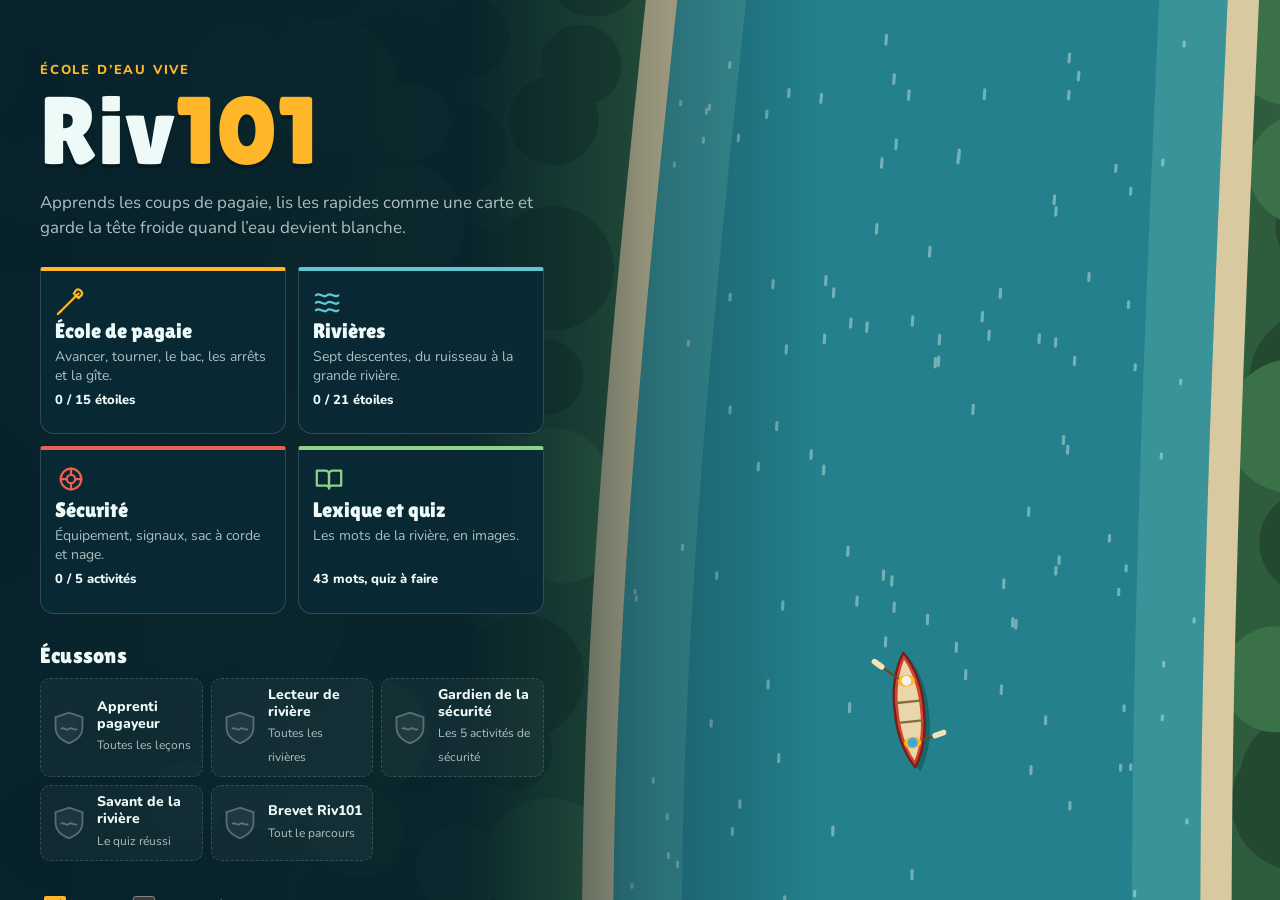
==== commit 6018b526: "Version jouable : interface, manette, sept rivières, berges et sentiers de portage Contrôleur de jeu" ====
--- a/index.html
+++ b/index.html
@@ -463,6 +463,12 @@
   (def.vs || []).forEach(q => rv.vs.push({ x: X(q[0], q[1]), y: q[1] }));
   if (def.seuil) rv.seuil = { y: def.seuil.y, safe: !!def.seuil.safe };
   if (def.portage) rv.portage = def.portage;
+  // Types de berge : 'cliff' (falaise, on ne sort pas) sur les tronçons listés, berge basse ailleurs.
+  rv.banks = (def.banks || []).map(q => ({ side: q[0], y0: q[1], y1: q[2], type: q[3] || 'cliff' }));
+  rv.bankType = function (side, y) {
+    for (let i = 0; i < rv.banks.length; i++) { const k = rv.banks[i]; if (k.side === side && y >= k.y0 && y <= k.y1) return k.type; }
+    return 'low';
+  };
 
   // Vitesse de l'eau au point (x, y).
   const A = {};
@@ -508,6 +514,10 @@
     for (const w of rv.waves) f.push({ type: 'vagues', x: w.x, y: w.y + w.len / 2, r: Math.max(5, w.len / 2) });
     for (const s of rv.strainers) f.push({ type: 'passoire', x: (s.x0 + s.x1) / 2, y: (s.y0 + s.y1) / 2, r: 6.5 });
     if (rv.seuil) f.push({ type: 'seuil', x: rv.cxAt(rv.seuil.y), y: rv.seuil.y, r: 5 });
+    for (const k of rv.banks) if (k.type === 'cliff') { // un point par tronçon ; le repérage teste toute la paroi
+      const y = (k.y0 + k.y1) / 2;
+      f.push({ type: 'falaise', side: k.side, y0: k.y0, y1: k.y1, x: k.side === 'L' ? rv.cxAt(y) - rv.hwAt(y) : rv.cxAt(y) + rv.hwAt(y), y, r: Math.max(8, (k.y1 - k.y0) / 2) });
+    }
     if (rv.portage) { const z = rv.portage, y = (z.y0 + z.y1) / 2; f.push({ type: 'portage', x: z.side === 'L' ? rv.cxAt(y) - rv.hwAt(y) + 4 : rv.cxAt(y) + rv.hwAt(y) - 4, y, r: Math.max(9, (z.y1 - z.y0) / 2 + 2) }); }
     return f;
   };
@@ -595,8 +605,9 @@
     const px = b.x + rxo, py = b.y + ryo;
     rv.at(py, A);
     const il = 1 / Math.hypot(1, A.dcx), left = A.cx - A.hw + RC, right = A.cx + A.hw - RC;
-    if (px < left) { impulse(b, rxo, ryo, il, -A.dcx * il, (left - px) * il, 0); b.vx *= 1 - 1.5 * dt; b.vy *= 1 - 1.5 * dt; }
-    else if (px > right) { impulse(b, rxo, ryo, -il, A.dcx * il, (px - right) * il, 0); b.vx *= 1 - 1.5 * dt; b.vy *= 1 - 1.5 * dt; }
+    // Berge basse : on s'échoue doucement (frottement). Falaise : on rebondit, sans frottement de plage.
+    if (px < left) { const cl = rv.bankType('L', py) === 'cliff'; impulse(b, rxo, ryo, il, -A.dcx * il, (left - px) * il, cl ? 0.3 : 0); if (!cl) { b.vx *= 1 - 1.5 * dt; b.vy *= 1 - 1.5 * dt; } }
+    else if (px > right) { const cl = rv.bankType('R', py) === 'cliff'; impulse(b, rxo, ryo, -il, A.dcx * il, (px - right) * il, cl ? 0.3 : 0); if (!cl) { b.vx *= 1 - 1.5 * dt; b.vy *= 1 - 1.5 * dt; } }
     for (let j = 0; j < rv.strainers.length; j++) if (segDist(px, py, rv.strainers[j]) < 0.9) { b.ev.push('passoire'); return; }
   }
   if (hit > 0.35 && b.hitCd <= 0) { b.ev.push(hit > 1.1 ? 'hit' : 'bump'); b.hitCd = 0.7; }
@@ -612,7 +623,7 @@
   if (il) { const a = (b.active ? 2.6 : 0.7) / il; b.vx += ix * a * dt; b.vy += iy * a * dt; b.sdir = Math.atan2(ix, iy); }
   b.x += b.vx * dt; b.y += b.vy * dt;
   if (wsp > 0.2) b.sth = Math.atan2(U.x, U.y);
-  b.hitCd -= dt;
+  b.hitCd -= dt; b.clCd = (b.clCd || 0) - dt;
   for (let j = 0; j < rv.rocks.length; j++) {
     const k = rv.rocks[j], dx = b.x - k.x, dy = b.y - k.y, rr = k.r + 0.45, d2 = dx * dx + dy * dy;
     if (d2 >= rr * rr) continue;
@@ -627,7 +638,15 @@
   for (let j = 0; j < rv.strainers.length; j++) if (segDist(b.x, b.y, rv.strainers[j]) < 0.9) { b.ev.push('passoire'); return; }
   if (rv.seuil && !rv.seuil.safe && b.py < rv.seuil.y && b.y >= rv.seuil.y) { b.ev.push('rappel'); return; }
   rv.at(b.y, A);
-  if (b.x < A.cx - A.hw + 0.7 || b.x > A.cx + A.hw - 0.7 || b.y > rv.L - 2) { b.ev.push('safe'); return; }
+  const lo = A.cx - A.hw + 0.7, hi = A.cx + A.hw - 0.7;
+  // Falaise : le nageur glisse le long de la paroi. Il n'est pas sauvé, il doit trouver une berge basse.
+  for (let s = -1; s <= 1; s += 2) {
+    if (!(s < 0 ? b.x < lo : b.x > hi) || rv.bankType(s < 0 ? 'L' : 'R', b.y) !== 'cliff') continue;
+    b.x = s < 0 ? lo : hi; if (b.vx * s > 0) b.vx *= -0.3;
+    if (b.clCd <= 0) b.ev.push('cliff');
+    b.clCd = 1.5;
+  }
+  if (b.x < lo || b.x > hi || b.y > rv.L - 2) { b.ev.push('safe'); return; }
   if (b.y < 1) b.y = 1;
   if (wsp < 0.75) b.safeT += dt; else b.safeT = 0;
   if (b.safeT > 1.3) b.ev.push('safe');
@@ -696,6 +715,7 @@
       for (let side = -1; side <= 1; side += 2) for (let c = 0; c < 9; c++) {
         const h = R.hash(gy * 31 + c * 7 + side * 3), x = A.cx + side * (A.hw + 3.2 + c * 4.6 + h * 2.5);
         if (x < x0 - 4 || x > x1 + 4) break;
+        if (c < 2 && rv.bankType && rv.bankType(side < 0 ? 'L' : 'R', gy * 5) === 'cliff') continue; // pas d'arbres collés à une falaise
         const y = gy * 5 + (R.hash(gy * 17 + c * 5 + side) - 0.5) * 4, r = 1.9 + 1.7 * R.hash(gy * 13 + c * 11 + side * 5), p = h > 0.5 ? p1 : p2;
         p.moveTo(x + r, y); p.arc(x, y, r, 0, 6.2832);
       }
@@ -759,6 +779,22 @@
     ctx.restore();
   }
 
+  // Sentier de portage : de la bande d'arrêt jusqu'à la remise à l'eau, sur la terre.
+  function trail(rv, z) {
+    const sd = z.side === 'L' ? -1 : 1, ym = (z.y0 + z.y1) / 2, pts = [], off = y => A.hw + 6 + 1.5 * Math.sin(y * 0.12);
+    rv.at(ym, A); pts.push(A.cx + sd * (A.hw - 0.5), ym);
+    for (let y = ym; y < z.toY; y += 2) { rv.at(y, A); pts.push(A.cx + sd * off(y), y); }
+    rv.at(z.toY, A); pts.push(A.cx + sd * off(z.toY), z.toY, A.cx + sd * (A.hw - 0.5), z.toY);
+    return pts;
+  }
+  function cliffSpan(rv, k, y0, y1, m) {
+    if (k.type !== 'cliff' || k.y1 < y0 - m || k.y0 > y1 + m) return null;
+    return [Math.floor(Math.max(k.y0, y0 - m)), Math.ceil(Math.min(k.y1, y1 + m)), k.side === 'L' ? -1 : 1];
+  }
+  function edgePath(rv, ya, yb, f, back) {
+    for (let i = 0; i <= yb - ya; i++) { const y = back ? yb - i : ya + i; rv.at(y, A); const x = A.cx + f(y); if (i || back) ctx.lineTo(x, y); else ctx.moveTo(x, y); }
+  }
+
   function rr(x, y, w, h, r) {
     ctx.beginPath();
     if (ctx.roundRect) ctx.roundRect(x, y, w, h, r); else ctx.rect(x, y, w, h);
@@ -864,7 +900,40 @@
         ctx.strokeStyle = 'rgba(242,251,248,.28)'; line(xm, k.y + len / 2, xb, k.y + len);
       }
     }
+    // Ombre des falaises sur l'eau.
+    for (const k of rv.banks || []) {
+      const c = cliffSpan(rv, k, y0, y1, 4); if (!c) continue;
+      const [ya, yb, sd] = c;
+      ctx.fillStyle = 'rgba(3,26,36,.45)'; ctx.beginPath();
+      edgePath(rv, ya, yb, () => sd * A.hw, false); edgePath(rv, ya, yb, () => sd * (A.hw - 1.8), true);
+      ctx.closePath(); ctx.fill();
+    }
     ctx.restore();
+
+    // Falaises : paroi de roc grise, sans plage. On ne sort pas ici.
+    for (const k of rv.banks || []) {
+      const c = cliffSpan(rv, k, y0, y1, 6); if (!c) continue;
+      const [ya, yb, sd] = c;
+      ctx.beginPath();
+      edgePath(rv, ya, yb, () => sd * (A.hw - 0.15), false);
+      edgePath(rv, ya, yb, y => sd * (A.hw + 4.2 + 1.1 * Math.sin(y * 0.55) + 0.7 * R.hash(y)), true);
+      ctx.closePath(); ctx.fillStyle = '#737b79'; ctx.fill(); ctx.strokeStyle = '#3f4746'; ctx.lineWidth = 0.3; ctx.stroke();
+      ctx.lineCap = 'round';
+      for (let y = Math.ceil(ya / 1.7) * 1.7; y <= yb; y += 1.7) {
+        rv.at(y, A); const e = A.cx + sd * A.hw, h = R.hash(y * 3.1);
+        ctx.strokeStyle = '#4b5352'; ctx.lineWidth = 0.28; line(e + sd * 0.5, y, e + sd * (2 + 1.8 * h), y + 0.9);
+        ctx.strokeStyle = '#a2a9a6'; ctx.lineWidth = 0.22; line(e + sd * (1 + h), y - 0.3, e + sd * (2.8 + h), y + 0.2);
+      }
+      ctx.strokeStyle = '#c3c8c4'; ctx.lineWidth = 0.35; ctx.beginPath(); edgePath(rv, ya, yb, () => sd * (A.hw + 0.25), false); ctx.stroke();
+    }
+    // Sentier de portage, en pointillé brun sur la terre.
+    if (rv.portage && vis((rv.portage.y0 + rv.portage.toY) / 2, (rv.portage.toY - rv.portage.y0) / 2 + 10)) {
+      const p = trail(rv, rv.portage);
+      ctx.lineJoin = 'round'; ctx.lineCap = 'round'; ctx.beginPath(); ctx.moveTo(p[0], p[1]);
+      for (let i = 2; i < p.length; i += 2) ctx.lineTo(p[i], p[i + 1]);
+      ctx.strokeStyle = 'rgba(216,201,160,.9)'; ctx.lineWidth = 1.7; ctx.stroke();
+      ctx.strokeStyle = '#6b4a22'; ctx.lineWidth = 0.42; ctx.setLineDash([1, 0.9]); ctx.stroke(); ctx.setLineDash([]);
+    }
 
     // Zone de portage.
     if (rv.portage && vis((rv.portage.y0 + rv.portage.y1) / 2, 40)) {
@@ -918,7 +987,7 @@
     if (st.boat) { if (st.boat.mode === 'swim') drawSwim(st.boat, t); else drawCanoe(st.boat, st.inp, t); }
 
     const ls = (st.labels || []).slice();
-    if (rv.portage && st.showSigns !== false) { const f = rv.features().find(q => q.type === 'portage'); ls.push({ x: f.x, y: f.y, text: 'Portage', kind: 'hint' }); }
+    if (rv.portage && st.showSigns !== false) { const p = trail(rv, rv.portage), n = p.length; ls.push({ x: p[2], y: p[3], text: 'Portage', kind: 'hint' }, { x: p[n - 4], y: p[n - 3], text: 'Portage', kind: 'hint' }); }
     labels(ls);
   };
   return self;
@@ -1073,16 +1142,19 @@
     path: [[0, 0, 15, 1.2], [50, 0, 15, 1.2], [85, 0, 6, 2.6], [125, 0, 6.5, 2.6], [160, 2, 15, 1.2], [230, 2, 15, 1.2], [265, 0, 6, 2.8], [310, 0, 6.5, 2.6], [345, 0, 15, 1.2], [420, 0, 15, 1.2]], start: [0, 10, 0],
     rocks: [[-6, 30, 1.5], [7, 185, 2.6], ['L', 205, 4], [-4, 250, 1.4], [4, 252, 1.4]],
     waves: [[0, 90, 6, 30], [0, 270, 6, 32]], vs: [[0, 259]],
+    banks: [['L', 66, 142, 'cliff'], ['R', 66, 142, 'cliff'], ['L', 255, 328, 'cliff'], ['R', 255, 328, 'cliff']],
     tasks: [
+      { t: 'land', side: 'R', y0: 28, y1: 56, range: [55, 150], scout: ['vagues', 'falaise'], retry: true, m: 'Un canyon devant! Accoste sur la rive droite et va le voir à pied.' },
       { t: 'gate', o: 0, y: 105, w: 6, m: 'La rivière se resserre : le courant accélère. Reste au centre, dans les vagues.' },
       { t: 'eddy', o: 7, y: 191, r: 3, m: 'Arrêt dans le bassin : la rivière s’élargit et le courant ralentit.' },
+      { t: 'land', side: 'L', y0: 214, y1: 238, range: [236, 335], scout: ['vaval', 'vagues'], retry: true, m: 'Deuxième canyon : accoste à gauche, derrière la pointe, et repère-le à pied.' },
       { t: 'gate', o: 0, y: 258, w: 5.5, m: 'Vise le V aval à l’entrée du deuxième étranglement.' },
       { t: 'gate', o: 0, y: 292, w: 6, m: 'Garde le canot droit dans les vagues.' },
       { t: 'finish', y: 405 }
     ],
-    scout: ['vagues', 'contre', 'vaval'],
-    intro: ['Une rivière qui respire : de grands bassins calmes, puis des passages étroits où l’eau file.', 'Quand la rivière se resserre, le courant accélère. Quand elle s’élargit, il ralentit : c’est là qu’on s’arrête.'],
-    terms: ['vagues', 'veine', 'contre', 'debit'], learned: 'le courant accélère dans un passage étroit et ralentit dans un bassin.'
+    scout: ['contre', 'falaise'],
+    intro: ['Une rivière qui respire : de grands bassins calmes, puis des canyons étroits où l’eau file. Quand elle se resserre, le courant accélère.', 'Dans un canyon, les parois de roc empêchent de sortir et de portager. Avant d’y entrer, accoste dans le bassin et va le voir à pied.'],
+    terms: ['canyon', 'accostage', 'vagues', 'veine'], learned: 'le courant accélère dans un passage étroit et ralentit dans un bassin.'
   },
   {
     id: 'r3', name: 'Les Trois Sœurs', cls: 'R2+', len: 480, assist: false, tippy: 1,
@@ -1104,26 +1176,26 @@
   {
     id: 'r4', name: 'Le Seuil du Draveur', cls: 'R3', len: 560, assist: false, tippy: 1,
     path: [[0, 0, 22, 1.2], [70, 0, 22, 1.3], [120, 0, 12, 2.4], [200, -4, 11, 2.8], [240, -2, 12, 2.6], [280, 0, 22, 1.1], [330, 0, 22, 1.0], [420, 0, 20, 1.9], [560, 0, 22, 1.4]], start: [0, 10, 0],
-    rocks: [[-6, 120, 1.8], [6, 135, 2], [3, 190, 2], [-6.5, 215, 1.8], ['L', 262, 5.5], [8, 275, 2.5], [-6, 400, 2.6], [6, 430, 3], [-2, 480, 2.2]],
+    rocks: [[-6, 120, 1.8], [6, 135, 2], [3, 190, 2], [-6.5, 215, 1.8], ['L', 262, 5.5], ['R', 268, 4.5], [3, 282, 2.2], [-6, 400, 2.6], [6, 430, 3], [-2, 480, 2.2]],
     holes: [[6, 235, 5]], waves: [[0, 150, 6, 36], [-3, 205, 6, 24]],
-    seuil: { y: 318 }, portage: { side: 'L', y0: 264, y1: 302, toY: 345 },
+    seuil: { y: 318 }, portage: { side: 'L', y0: 264, y1: 302, toY: 345 }, banks: [['R', 248, 372, 'cliff']],
     tasks: [
       { t: 'gate', o: 0, y: 152, w: 7, m: 'Passage resserré : le courant accélère. Reste au centre, bien droit.' },
       { t: 'gate', o: -3.5, y: 232, w: 7, m: 'Rouleau à droite! Passe à gauche, puis prépare ton arrêt.' },
-      { t: 'portage', m: 'Seuil devant! Arrête-toi dans le contre-courant de la rive gauche : portage.' },
+      { t: 'portage', m: 'Seuil devant! Le sentier de portage est d’un seul côté. Arrête-toi sur la bonne rive.' },
       { t: 'eddy', o: 6, y: 437, r: 4, m: 'Le seuil est derrière toi. Arrêt derrière la roche.' },
       { t: 'finish', y: 545 }
     ],
-    scout: ['seuil', 'portage', 'rouleau', 'vagues'],
+    scout: ['seuil', 'falaise', 'portage', 'rouleau', 'vagues'],
     intro: ['Tu entends un grondement et la rivière semble disparaître : c’est un seuil.', 'Au pied d’un seuil, le rappel peut retenir un canot et un nageur. On ne le franchit jamais sans le connaître : on portage.'],
-    terms: ['seuil', 'rappel', 'portage', 'reperage'], learned: 'reconnaître un seuil et portager.'
+    terms: ['seuil', 'rappel', 'portage', 'sentier'], learned: 'reconnaître un seuil et portager.'
   },
   {
     id: 'r5', name: 'La Grande Descente', cls: 'R3', len: 760, assist: false, tippy: 1.1,
     path: [[0, 0, 24, 1.4], [90, 0, 22, 1.9], [190, 22, 20, 2.3], [300, -8, 13, 2.7], [400, 10, 20, 2.4], [470, 10, 24, 1.4], [520, 10, 25, 1.2], [620, 0, 22, 2.2], [760, 0, 25, 1.4]], start: [0, 10, 0],
-    rocks: [[-6, 60, 2.4], [6, 65, 2.4], [5, 150, 3], [-8, 205, 2.4], [-2, 275, 3.2], [9, 290, 2.2], [-10, 335, 2.4], [-0.5, 350, 2.4], [10.5, 352, 2.4], ['R', 432, 5.5], [-5, 580, 2.6], [7, 610, 3], [-8, 660, 2.4], [3, 700, 2.2]],
+    rocks: [[-6, 60, 2.4], [6, 65, 2.4], [5, 150, 3], [-8, 205, 2.4], [-2, 275, 3.2], [9, 290, 2.2], [-10, 335, 2.4], [-0.5, 350, 2.4], [10.5, 352, 2.4], ['R', 432, 5.5], ['L', 448, 5], [-5, 580, 2.6], [7, 610, 3], [-8, 660, 2.4], [3, 700, 2.2]],
     strainers: [['L', 125, 9], ['R', 240, 9]], holes: [[-5, 368, 6]], waves: [[5, 364, 7, 24]], vs: [[0, 76], [5, 361]],
-    seuil: { y: 500 }, portage: { side: 'R', y0: 434, y1: 482, toY: 525 },
+    seuil: { y: 500 }, portage: { side: 'R', y0: 434, y1: 482, toY: 525 }, banks: [['L', 415, 560, 'cliff']],
     tasks: [
       { t: 'gate', o: 0, y: 74, w: 7 },
       { t: 'gate', o: 8, y: 127, w: 10, m: 'Passoire à l’extérieur du virage : garde l’intérieur.' },
@@ -1131,13 +1203,13 @@
       { t: 'gate', o: -7, y: 242, w: 10 },
       { t: 'eddy', o: -2, y: 282, r: 4.2, m: 'Arrêt. La rivière se resserre : deux V aval plus bas, un seul est le bon.' },
       { t: 'gate', o: 5, y: 359, w: 5.5, m: 'Prends le V de droite. Celui de gauche mène à un rouleau.' },
-      { t: 'portage', m: 'Seuil devant! Portage sur la rive droite.' },
+      { t: 'portage', m: 'Seuil devant! Le sentier n’est que d’un côté : choisis la bonne rive.' },
       { t: 'eddy', o: 7, y: 617, r: 4 },
       { t: 'finish', y: 745 }
     ],
-    scout: ['passoire', 'vaval', 'rouleau', 'seuil', 'portage'],
+    scout: ['passoire', 'vaval', 'rouleau', 'seuil', 'falaise', 'portage'],
     intro: ['La grande descente : la plus grosse rivière, avec virages, passoires, un passage resserré, un rouleau et un seuil.', 'Prends ton temps au repérage. Un bon plan vaut mieux que des bras fatigués.'],
-    terms: ['reperage', 'passoire', 'rouleau', 'portage'], learned: 'enchaîner repérage, arrêts, lignes et portage.'
+    terms: ['reperage', 'passoire', 'portage', 'sentier'], learned: 'enchaîner repérage, arrêts, lignes et portage.'
   }
 ];
 
@@ -1255,7 +1327,10 @@
   { id: 'chavirage', t: 'Chavirage', c: 'secu', d: 'Si le canot se renverse, reste en amont du canot. Un canot plein d’eau peut coincer quelqu’un contre une roche.' },
   { id: 'hypothermie', t: 'Hypothermie', c: 'secu', d: 'Quand le corps se refroidit trop. L’eau froide épuise vite : habille-toi pour l’eau, garde des vêtements secs dans un sac étanche, sors de l’eau et dis-le à un adulte.' },
   { id: 'groupe', t: 'Pagayer en groupe', c: 'secu', d: 'On ne pagaie jamais seul. Au moins trois embarcations, avec un adulte formé, et on garde le contact visuel.' },
-  { id: 'portage', t: 'Portage', c: 'secu', d: 'Porter le canot sur la berge pour contourner un obstacle. Faire un portage, c’est un choix intelligent.' }
+  { id: 'portage', t: 'Portage', c: 'secu', d: 'Porter le canot sur la berge pour contourner un obstacle. Faire un portage, c’est un choix intelligent.' },
+  { id: 'canyon', t: 'Canyon', c: 'lire', d: 'Une gorge étroite entre deux parois de roc. Une fois dedans, on ne peut ni sortir ni portager : on la repère à pied avant d’y entrer.' },
+  { id: 'accostage', t: 'Accostage', c: 'coups', d: 'Rejoindre la berge et s’y arrêter. On accoste de préférence face à l’amont : le canot est plus stable et plus facile à tenir.' },
+  { id: 'sentier', t: 'Sentier de portage', c: 'secu', d: 'Un chemin sur la berge pour contourner un seuil ou un rapide. On vérifie de quel côté il se trouve AVANT d’arriver au seuil.' }
 ];
 
 R.QUIZ = [
@@ -1344,8 +1419,8 @@
 const G = R.game = { st: 'demo', paused: false, headless: false, t: 0, view: 'menu', result: null };
 const PI = Math.PI, U = {}, V = { ya: 0, yb: 1, xa: -1, xb: 1 };
 
-const NAMES = { vaval: 'V aval', vamont: 'V amont', contre: 'Contre-courant', rouleau: 'Rouleau', vagues: 'Train de vagues', passoire: 'Passoire', seuil: 'Seuil', portage: 'Portage' };
-const DANGER = { rouleau: 1, passoire: 1, seuil: 1 };
+const NAMES = { vaval: 'V aval', vamont: 'V amont', contre: 'Contre-courant', rouleau: 'Rouleau', vagues: 'Train de vagues', passoire: 'Passoire', seuil: 'Seuil', portage: 'Portage', falaise: 'Falaise' };
+const DANGER = { rouleau: 1, passoire: 1, seuil: 1, falaise: 1 };
 const QS = {
   vaval: 'Touche un V aval : la langue d’eau lisse qui pointe vers l’aval.',
   vamont: 'Touche un V amont : sa pointe montre une roche à éviter.',
@@ -1354,7 +1429,8 @@
   vagues: 'Touche le train de vagues : il marque l’eau profonde.',
   passoire: 'Touche la passoire : l’arbre tombé qui laisse passer l’eau, mais pas toi.',
   seuil: 'Touche le seuil : la marche où la rivière tombe d’un coup.',
-  portage: 'Où t’arrêtes-tu avant le seuil? Touche la zone de portage.'
+  portage: 'Où t’arrêtes-tu avant le seuil? Touche la zone de portage.',
+  falaise: 'Touche une falaise : une berge où on ne peut pas sortir.'
 };
 const HINTS = {
   vaval: 'Cherche l’eau lisse entre deux roches. La pointe du V monte vers le haut de l’écran, vers l’aval.',
@@ -1364,7 +1440,8 @@
   vagues: 'Cherche une série de vagues régulières, l’une derrière l’autre.',
   passoire: 'Cherche un tronc brun qui part d’une rive, souvent à l’extérieur d’un virage.',
   seuil: 'Cherche une ligne droite en travers de toute la rivière, suivie d’une bande d’écume.',
-  portage: 'Cherche la zone jaune le long de la rive, juste avant le seuil.'
+  portage: 'Cherche la zone jaune le long de la rive, juste avant le seuil.',
+  falaise: 'Cherche une bande de roc gris le long d’une rive, sans plage ni arbres.'
 };
 const MSG = {
   gate: 'Passe entre les deux bouées.',
@@ -1372,7 +1449,8 @@
   zone: 'Arrête-toi dans le cercle et restes-y.',
   ferry: 'Traverse en bac jusqu’au cercle, de l’autre côté.',
   portage: 'Seuil devant! Arrête-toi dans la zone de portage, le long de la rive.',
-  finish: 'Descends jusqu’à la ligne d’arrivée.'
+  finish: 'Descends jusqu’à la ligne d’arrivée.',
+  land: 'Accoste sur la berge pour aller voir la suite à pied.'
 };
 const MISS = {
   eddy: 'Contre-courant manqué. Passe plus près de la roche, puis tourne derrière elle.',
@@ -1390,7 +1468,7 @@
 
 let rd = null, cv = null, rv = null, def = null, boat = null, tasks = [], ti = 0, stats = null, cp = null;
 let hold = 0, portT = 0, parts = [], labels = [], tlabels = [], sc = null, rope = null, camMode = 'follow', scouted = false;
-let padT = 0, rivT = 0, touch = false, drag = null;
+let padT = 0, rivT = 0, touch = false, drag = null, wrongT = 0, wrongShown = false, cliffSeen = false;
 const inp = { fwd: false, back: false, left: false, right: false, leanL: false, leanR: false };
 // Clavier et tactile d'un côté, manette de l'autre : fusionnés (OU) dans inp à chaque image.
 const kb = Object.assign({}, inp), gp = Object.assign({}, inp);
@@ -1400,7 +1478,7 @@
 Object.defineProperties(G, {
   boat: { get: () => boat }, rv: { get: () => rv }, def: { get: () => def }, tasks: { get: () => tasks },
   ti: { get: () => ti }, stats: { get: () => stats }, labels: { get: () => labels }, renderer: { get: () => rd },
-  rope: { get: () => rope }, scout: { get: () => sc }, inp: { get: () => inp }
+  rope: { get: () => rope }, scout: { get: () => sc }, inp: { get: () => inp }, wrongShown: { get: () => wrongShown }
 });
 
 function clearInp() { for (const k in inp) inp[k] = kb[k] = gp[k] = false; }
@@ -1416,9 +1494,10 @@
   const k = Object.assign({}, k0);
   if (k.t === 'portage') {
     const z = rv.portage;
-    if (z) { k.z = z; k.y = (z.y0 + z.y1) / 2; k.x = bankX(z.side, k.y, 4); }
-    return k;
-  }
+    if (z) { k.z = z; k.y = (z.y0 + z.y1) / 2; k.x = bankX(z.side, k.y, Math.min(4, rv.hwAt(k.y) * 0.5)); }
+    k.r = 4; k.hold = 1; return k;
+  }
+  if (k.t === 'land') { k.y = (k.y0 + k.y1) / 2; k.x = bankX(k.side, k.y, Math.min(4, rv.hwAt(k.y) * 0.5)); k.r = 4; k.hold = 1; return k; }
   if (k.t === 'finish') return k;
   const ins = k.inset == null ? Math.min(5, rv.hwAt(k.y) * 0.4) : k.inset;
   k.x = k.o === 'L' ? bankX('L', k.y, ins) : k.o === 'R' ? bankX('R', k.y, ins) : rv.cxAt(k.y) + (k.o || 0);
@@ -1452,7 +1531,7 @@
   const s = d.start || [0, 10, 0];
   boat = R.sim.newBoat(rv.cxAt(s[1]) + s[0], s[1], s[2] * PI / 180);
   tasks = (d.tasks || []).map(resolve); ti = 0; stats = newStats();
-  labels = []; tlabels = []; parts = []; clearInp(); hold = 0; portT = 0; rope = null; sc = null;
+  labels = []; tlabels = []; parts = []; clearInp(); hold = 0; portT = 0; rope = null; sc = null; wrongT = 0; wrongShown = false; cliffSeen = false;
   G.result = null; G.paused = false; camMode = 'follow'; scouted = false;
   cp = { x: boat.x, y: boat.y, th: boat.th };
   if (opts.demo) G.st = 'demo';
@@ -1524,6 +1603,7 @@
       if (G.st === 'demo') { toCheckpoint(); return; }
       toSwim(); setSt('swim'); clearInp(); say('Tu as chaviré! Vite, la position de sécurité.');
     } else if (e === 'ouch') { sfx('hit'); say('Aïe! En position de sécurité, tes pieds amortissent les roches.'); }
+    else if (e === 'cliff') { if (!cliffSeen) { cliffSeen = true; say('Falaise : impossible de sortir ici. Continue jusqu’à une berge basse.'); } }
     else if (e === 'safe') { safe(); return; }
     else if (LET[e]) { lethal(e); return; }
   }
@@ -1558,22 +1638,41 @@
     if (b.y >= k.y) { if (b.py < k.y && Math.abs(b.x - k.x) < k.w / 2) pass(); else miss('Porte manquée. On continue.', false); }
   } else if (k.t === 'finish') {
     if (b.y >= k.y) pass();
-  } else if (k.t === 'portage') {
-    const z = k.z; if (!z) { pass(); return; }
-    const inZ = b.y >= z.y0 && b.y <= z.y1 && Math.abs(b.x - bankX(z.side, b.y, 0)) < Math.min(8, rv.hwAt(b.y));
-    if (inZ && Math.hypot(b.vx, b.vy) < 1.3) portT += h; else portT = 0;
+  } else if (k.t === 'portage' || k.t === 'land') {
+    const land = k.t === 'land', z = k.z;
+    if (!land && !z) { pass(); return; }
+    const side = land ? k.side : z.side, ya = land ? k.y0 : z.y0, yb = land ? k.y1 : z.y1;
+    const sp = Math.hypot(b.vx, b.vy);
+    const inZ = b.y >= ya && b.y <= yb && Math.abs(b.x - bankX(side, b.y, 0)) < Math.min(8, rv.hwAt(b.y));
+    if (inZ && sp < 1.3) portT += h; else portT = 0;
+    hold = portT;
+    if (!land) wrongSide(z, b, sp, h);
     if (portT >= 1) {
-      const y = z.toY, x = bankX(z.side, y, 5);
-      boat = R.sim.newBoat(x, y, 0); cp = { x, y, th: 0 };
-      say('Portage : vous portez le canot sur la berge pour contourner le seuil.');
-      pass(); snapCam();
-    }
+      const tip = Math.abs(b.th) > 2.094 ? 'Bel accostage, face à l’amont!' : 'Astuce : accoste face à l’amont, le canot est plus stable.';
+      if (!land) {
+        const y = z.toY, x = bankX(z.side, y, Math.min(5, rv.hwAt(y) * 0.4));
+        boat = R.sim.newBoat(x, y, 0); cp = { x, y, th: 0 };
+        say('Portage : vous portez le canot sur la berge pour contourner le seuil. ' + tip);
+        pass(); snapCam();
+      } else {
+        cp = { x: b.x, y: b.y, th: b.th }; b.vx = b.vy = b.om = 0; say(tip);
+        if (G.st === 'demo' || G.headless) pass(); else footScout(k);
+      }
+    } else if (land && b.y > yb + 15) miss(k.miss || 'Tu as dépassé l’endroit où accoster.', !!k.retry);
   } else {
     const d = Math.hypot(b.x - k.x, b.y - k.y);
     if (d < k.r) hold += h; else hold = Math.max(0, hold - 2 * h);
     if (hold >= k.hold) { cp = { x: k.x, y: k.y, th: b.th }; pass(); }
     else if (k.t === 'ferry' ? b.y > k.limit : b.y > k.y + k.r + 22) miss(k.miss || MISS[k.t] || MISS.zone, !!k.retry);
   }
+}
+
+// Mauvais côté : arrêté sous la falaise, en face du sentier de portage.
+function wrongSide(z, b, sp, h) {
+  const os = z.side === 'L' ? 'R' : 'L', sy = rv.seuil ? rv.seuil.y : z.y1 + 10;
+  const on = sp < 1.3 && b.y >= z.y0 - 25 && b.y < sy && rv.bankType(os, b.y) === 'cliff' && Math.abs(b.x - bankX(os, b.y, 0)) < Math.min(8, rv.hwAt(b.y));
+  if (on) wrongT += h; else { wrongT = 0; wrongShown = false; }
+  if (wrongT >= 1 && !wrongShown) { wrongShown = true; say('Pas de sentier de ce côté : la falaise bloque. Traverse en bac vers l’autre rive, tant que tu as la place.'); }
 }
 
 function finish() {
@@ -1605,22 +1704,47 @@
 }
 function scoutBar() {
   if (G.headless || !R.ui) return;
-  R.ui.scoutbar(sc && sc.i < sc.q.length ? { q: QS[sc.q[sc.i]], i: sc.i, n: sc.q.length } : null);
+  R.ui.scoutbar(sc && sc.i < sc.q.length ? { q: QS[sc.q[sc.i]], i: sc.i, n: sc.q.length, foot: !!sc.foot } : null);
 }
 function scoutNext() { sc.i++; sc.fails = 0; tlabels = []; if (sc.i >= sc.q.length) scoutEnd(); else scoutBar(); }
+// Repérage à pied (tâche « land ») : même mécanique, limité au tronçon range.
+function footScout(k) {
+  const ya = k.range[0], yb = k.range[1];
+  const fs = rv.features().filter(f => inRange(f, [ya, yb]));
+  sc = { q: (k.scout || []).filter(t => fs.some(f => f.type === t)), i: 0, fails: 0, y: (ya + yb) / 2, range: [ya, yb], foot: k };
+  camMode = 'scout'; setSt('scout'); scoutBar();
+  if (!sc.q.length) scoutEnd();
+}
+function inRange(f, r) { return (f.y1 != null ? f.y1 : f.y) >= r[0] - 5 && (f.y0 != null ? f.y0 : f.y) <= r[1] + 5; }
+function scClamp(y) { return sc && sc.range ? R.clamp(y, sc.range[0], sc.range[1]) : R.clamp(y, 10, rv.L - 10); }
+function fdist(f, w) {
+  if (f.type === 'seuil') return [Math.abs(w.y - f.y), 5];
+  if (f.type === 'falaise') { // tolérance généreuse le long de toute la paroi
+    if (w.y < f.y0 - 4 || w.y > f.y1 + 4) return [Infinity, 0];
+    return [Math.abs(w.x - bankX(f.side, R.clamp(w.y, f.y0, f.y1), f.side === 'L' ? -2 : 2)), 7];
+  }
+  return [Math.hypot(w.x - f.x, w.y - f.y), f.r];
+}
 function scoutEnd() {
-  scouted = true; if (R.ui) R.ui.scoutbar(null); setSt('dlg');
+  if (R.ui) R.ui.scoutbar(null);
+  const foot = sc && sc.foot; setSt('dlg');
+  if (foot) {
+    R.ui.dialog('Repérage terminé', '<p>Tu as vu le passage. Retourne au canot : on repart d’ici, avec ce plan en tête.</p>',
+      [['Repartir', () => { sc = null; camMode = 'follow'; setSt('run'); pass(); snapCam(); }]]);
+    return;
+  }
+  scouted = true;
   R.ui.dialog('Repérage terminé', '<p>Tu sais où passer et où t’arrêter. Garde ce plan en tête.</p>', [['Départ!', () => { camMode = 'follow'; setSt('run'); snapCam(); }]]);
 }
-G.scoutPan = function (d) { if (sc) sc.y = R.clamp(sc.y + d, 10, rv.L - 10); };
+G.scoutPan = function (d) { if (sc) sc.y = scClamp(sc.y + d); };
 G.scoutSkip = function () { if (G.st === 'scout' && !G.paused) scoutNext(); };
 G.scoutTap = function (sx, sy) {
   if (G.st !== 'scout' || G.paused || !sc) return;
   const type = sc.q[sc.i]; if (!type) return;
-  const w = rd.toWorld(sx, sy), cands = rv.features().filter(f => f.type === type);
+  const w = rd.toWorld(sx, sy), cands = rv.features().filter(f => f.type === type && (!sc.range || inRange(f, sc.range)));
   let best = null, bd = Infinity;
   for (const f of cands) {
-    const d = type === 'seuil' ? Math.abs(w.y - f.y) : Math.hypot(w.x - f.x, w.y - f.y), lim = type === 'seuil' ? 5 : f.r;
+    const [d, lim] = fdist(f, w);
     if (d < lim && d < bd) { bd = d; best = f; }
   }
   if (best) {
@@ -1634,7 +1758,7 @@
       tlabels.push({ x: f.x, y: f.y, text: '?', kind: 'hint', until: G.t + 4 });
       const d = Math.hypot(w.x - f.x, w.y - f.y); if (d < nd) { nd = d; nb = f; }
     }
-    if (nb) sc.y = R.clamp(nb.y, 10, rv.L - 10);
+    if (nb) sc.y = scClamp(nb.y);
   }
   return false;
 };
@@ -1783,7 +1907,7 @@
     t: G.t, parts, labels: labels.concat(tlabels), marks, boat: camMode === 'rope' ? null : boat, inp,
     hold: playing && k && k.hold ? hold / k.hold : 0,
     rope: rope ? { tx: rope.tx, ty: rope.ty, sw: rope.sw, fly: rope.fly } : null,
-    showSigns: camMode !== 'scout' && !labels.some(l => l.text === NAMES.portage)
+    showSigns: camMode !== 'scout'
   });
 }
 
@@ -1967,7 +2091,7 @@
     if (!drag || drag.id !== e.pointerId) return;
     const dx = e.clientX - drag.x, dy = e.clientY - drag.y;
     if (Math.abs(dy) > 8 || Math.abs(dx) > 8) drag.moved = true;
-    if (drag.moved && sc) sc.y = R.clamp(drag.y0 + dy / rd.cam.s, 10, rv.L - 10);
+    if (drag.moved && sc) sc.y = scClamp(drag.y0 + dy / rd.cam.s);
   });
   const up = e => {
     if (!drag || drag.id !== e.pointerId) return;
@@ -2307,7 +2431,7 @@
 U.scoutbar = function (info) {
   const b = $('#scoutbar');
   if (!info) { b.hidden = true; return; }
-  b.hidden = false; $('#scoutQ').textContent = info.q; $('#scoutN').textContent = 'Repérage : ' + (info.i + 1) + ' sur ' + info.n;
+  b.hidden = false; $('#scoutQ').textContent = info.q; $('#scoutN').textContent = (info.foot ? 'Repérage à pied : ' : 'Repérage : ') + (info.i + 1) + ' sur ' + info.n;
 };
 
 // ---------- Navigation ----------
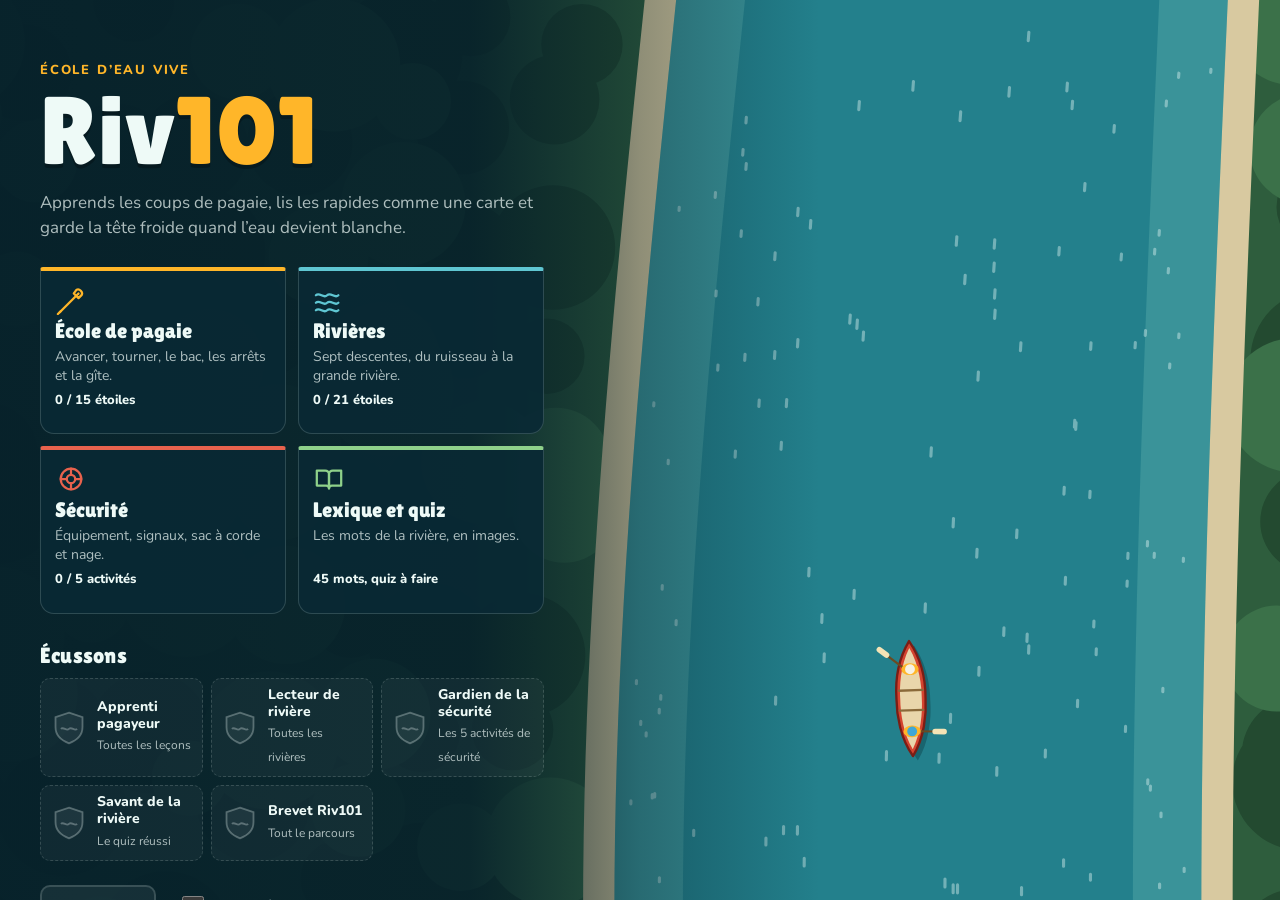
==== commit 4002ca61: "Jalon 1 : maniabilité tandem, inertie, déplacement latéral, bac arrière, son adouci Les coups latéra" ====
--- a/index.html
+++ b/index.html
@@ -200,7 +200,7 @@
 .hud-name { margin: 0; font: 800 12px/1.2 var(--text); letter-spacing: .08em; text-transform: uppercase; color: var(--mute); }
 .hud-task { margin: 2px 0 0; font-weight: 700; font-size: 15px; line-height: 1.3; }
 .hud-strokes { margin: 0; display: flex; flex-wrap: wrap; justify-content: center; gap: 4px; min-height: 22px; }
-.hud-strokes span { font: 800 12px/1 var(--text); padding: 5px 9px; border-radius: 999px; background: var(--vfi); color: var(--ink); }
+.hud-strokes span { font: 800 12px/1.25 var(--text); text-align: center; padding: 5px 9px; border-radius: 999px; background: var(--vfi); color: var(--ink); }
 .hud-pause {
   position: absolute; top: max(10px, env(safe-area-inset-top, 0px)); right: var(--gr); width: 48px; height: 48px; pointer-events: auto; cursor: pointer;
   display: grid; place-items: center; border-radius: 12px; background: var(--panel); border: 1px solid var(--line);
@@ -211,7 +211,7 @@
   display: flex; flex-direction: column; align-items: center; gap: 6px; width: max-content; max-width: calc(100% - 32px);
 }
 .hud-row { display: flex; align-items: center; gap: 10px; }
-body.touch .hud-bottom { bottom: calc(max(10px, env(safe-area-inset-bottom, 0px)) + 82px); }
+body.touch .hud-bottom { bottom: calc(max(10px, env(safe-area-inset-bottom, 0px)) + 124px); }
 .bal { display: flex; align-items: center; gap: 10px; padding: 6px 10px; border-radius: 14px; background: var(--panel); border: 1px solid var(--line); }
 .bal-mid { display: flex; flex-direction: column; gap: 3px; }
 .bal-t { font: 800 11px/1 var(--text); letter-spacing: .1em; text-transform: uppercase; color: var(--mute); text-align: center; }
@@ -230,13 +230,13 @@
 
 /* Manette tactile */
 #pad {
-  position: fixed; left: 0; right: 0; bottom: 0; z-index: 4; display: flex; gap: 12px;
+  position: fixed; left: 0; right: 0; bottom: 0; z-index: 4; display: flex; flex-direction: column; gap: 6px;
   padding: 8px var(--gr) max(10px, env(safe-area-inset-bottom, 0px)) var(--gl);
   touch-action: none; user-select: none; -webkit-user-select: none;
 }
-.pg { flex: 1; display: flex; gap: 6px; }
+.pg { display: flex; gap: 6px; max-width: 640px; width: 100%; margin: 0 auto; }
 #pad button {
-  flex: 1; min-width: 44px; height: 62px; border-radius: 14px; cursor: pointer; touch-action: none;
+  flex: 1; min-width: 44px; height: 50px; border-radius: 14px; cursor: pointer; touch-action: none;
   background: rgba(6,32,42,.75); border: 2px solid rgba(238,250,247,.3); font: 800 13px/1.1 var(--text);
 }
 #pad button.on { background: var(--vfi); border-color: var(--vfi); color: var(--ink); }
@@ -308,17 +308,17 @@
 
 <div id="pad" hidden data-mode="canoe">
   <div class="pg">
-    <button type="button" data-k="left"><span class="c">Appel</span><span class="s">Gauche</span></button>
-    <button type="button" data-k="right"><span class="c">Écart</span><span class="s">Droite</span></button>
+    <button type="button" data-k="latL" class="c-only">Latéral G</button>
+    <button type="button" data-k="leanL" class="c-only">Gîte G</button>
+    <button type="button" data-k="swim" class="s-only">Posture</button>
+    <button type="button" data-k="leanR" class="c-only">Gîte D</button>
+    <button type="button" data-k="latR" class="c-only">Latéral D</button>
   </div>
   <div class="pg">
-    <button type="button" data-k="leanL" class="c-only">Gîte G</button>
-    <button type="button" data-k="leanR" class="c-only">Gîte D</button>
-    <button type="button" data-k="swim" class="s-only">Posture</button>
-  </div>
-  <div class="pg">
+    <button type="button" data-k="left"><span class="c">Pivot G</span><span class="s">Gauche</span></button>
+    <button type="button" data-k="right"><span class="c">Pivot D</span><span class="s">Droite</span></button>
     <button type="button" data-k="fwd"><span class="c">Avant</span><span class="s">Aval</span></button>
-    <button type="button" data-k="back"><span class="c">Arrière</span><span class="s">Amont</span></button>
+    <button type="button" data-k="back"><span class="c">Rétro</span><span class="s">Amont</span></button>
   </div>
 </div>
 
@@ -363,11 +363,14 @@
 R.shuffle = a => { a = a.slice(); for (let i = a.length - 1; i > 0; i--) { const j = Math.floor(Math.random() * (i + 1)); const t = a[i]; a[i] = a[j]; a[j] = t; } return a; };
 
 R.save = {
-  d: { stars: {}, done: {}, opts: { sound: true, unlock: false } },
+  d: { stars: {}, done: {}, opts: { sound: 'normal', unlock: false } },
   load() {
     try {
       const s = JSON.parse(localStorage.getItem('riv101') || 'null');
       if (s) { Object.assign(this.d.stars, s.stars); Object.assign(this.d.done, s.done); Object.assign(this.d.opts, s.opts); }
+      // Ancienne sauvegarde : sound était vrai ou faux.
+      const m = this.d.opts.sound;
+      if (m === false) this.d.opts.sound = 'coupe'; else if (!R.SOUND[m]) this.d.opts.sound = 'normal';
     } catch (e) { /* stockage indisponible : on joue sans sauvegarde */ }
   },
   store() { try { localStorage.setItem('riv101', JSON.stringify(this.d)); } catch (e) { /* idem */ } },
@@ -375,8 +378,11 @@
   mark(id) { if (!this.d.done[id]) { this.d.done[id] = 1; this.store(); } }
 };
 
+// Réglages du son : gain général, effets, bruit de la rivière.
+R.SOUND = { normal: { m: 1, fx: 1, riv: 1, t: 'Son : normal' }, doux: { m: 1, fx: 0.7, riv: 0.5, t: 'Son : doux' }, coupe: { m: 0, fx: 1, riv: 1, t: 'Son : coupé' } };
 R.audio = {
-  ctx: null,
+  ctx: null, rv: 0,
+  mode() { return R.SOUND[R.save.d.opts.sound] ? R.save.d.opts.sound : 'normal'; },
   init() {
     if (this.ctx) { if (this.ctx.state === 'suspended') this.ctx.resume(); return; }
     try {
@@ -386,29 +392,40 @@
       let last = 0;
       for (let i = 0; i < len; i++) { const w = Math.random() * 2 - 1; last = (last + 0.04 * w) / 1.04; d[i] = last * 4 + w * 0.15; }
       this.noise = buf;
-      this.master = c.createGain(); this.master.gain.value = R.save.d.opts.sound ? 1 : 0; this.master.connect(c.destination);
+      const S = R.SOUND[this.mode()];
+      this.master = c.createGain(); this.master.gain.value = S.m; this.master.connect(c.destination);
+      this.fx = c.createGain(); this.fx.gain.value = S.fx; this.fx.connect(this.master);
       const src = c.createBufferSource(); src.buffer = buf; src.loop = true;
-      this.lp = c.createBiquadFilter(); this.lp.type = 'lowpass'; this.lp.frequency.value = 900;
-      this.river = c.createGain(); this.river.gain.value = 0.04;
+      // Bruit de fond de la rivière : discret et sourd (un grondement plutôt qu'un souffle), sous les effets.
+      this.lp = c.createBiquadFilter(); this.lp.type = 'lowpass'; this.lp.frequency.value = 350;
+      this.river = c.createGain(); this.river.gain.value = 0.012 * S.riv;
       src.connect(this.lp); this.lp.connect(this.river); this.river.connect(this.master); src.start();
     } catch (e) { this.ctx = null; }
   },
-  setOn(on) { R.save.d.opts.sound = on; R.save.store(); if (this.master) this.master.gain.value = on ? 1 : 0; },
-  setRiver(v) {
-    if (!this.ctx) return; const t = this.ctx.currentTime;
-    this.river.gain.setTargetAtTime(0.04 + 0.3 * v, t, 0.3); this.lp.frequency.setTargetAtTime(500 + 1800 * v, t, 0.3);
+  setMode(m) {
+    if (!R.SOUND[m]) m = 'normal';
+    R.save.d.opts.sound = m; R.save.store();
+    if (!this.ctx) return;
+    const S = R.SOUND[m]; this.master.gain.value = S.m; this.fx.gain.value = S.fx; this.setRiver(this.rv, true);
+  },
+  nextMode() { const k = Object.keys(R.SOUND), m = k[(k.indexOf(this.mode()) + 1) % k.length]; this.setMode(m); return m; },
+  riverGain(v) { return (0.012 + 0.10 * v) * R.SOUND[this.mode()].riv; },
+  setRiver(v, now) {
+    this.rv = v; if (!this.ctx) return; const t = this.ctx.currentTime, g = this.riverGain(v);
+    if (now) { this.river.gain.cancelScheduledValues(t); this.river.gain.value = g; } else this.river.gain.setTargetAtTime(g, t, 0.3);
+    this.lp.frequency.setTargetAtTime(300 + 900 * v, t, 0.3);
   },
   tone(f, dur, type, vol, f2) {
     const c = this.ctx; if (!c) return; const o = c.createOscillator(), g = c.createGain(), t = c.currentTime;
     o.type = type || 'sine'; o.frequency.setValueAtTime(f, t); if (f2) o.frequency.exponentialRampToValueAtTime(f2, t + dur);
     g.gain.setValueAtTime(vol || 0.2, t); g.gain.exponentialRampToValueAtTime(0.001, t + dur);
-    o.connect(g); g.connect(this.master); o.start(t); o.stop(t + dur + 0.02);
+    o.connect(g); g.connect(this.fx); o.start(t); o.stop(t + dur + 0.02);
   },
   burst(dur, freq, vol) {
     const c = this.ctx; if (!c) return; const s = c.createBufferSource(), f = c.createBiquadFilter(), g = c.createGain(), t = c.currentTime;
     s.buffer = this.noise; f.type = 'bandpass'; f.frequency.value = freq;
     g.gain.setValueAtTime(vol, t); g.gain.exponentialRampToValueAtTime(0.001, t + dur);
-    s.connect(f); f.connect(g); g.connect(this.master); s.start(t, Math.random()); s.stop(t + dur + 0.02);
+    s.connect(f); f.connect(g); g.connect(this.fx); s.start(t, Math.random()); s.stop(t + dur + 0.02);
   },
   sfx(n) {
     if (!this.ctx) return; const T = this;
@@ -530,13 +547,29 @@
 'use strict';
 // Physique du canot et du nageur.
 // Cap « th » : 0 = pointe vers l'aval, positif = tourne à droite.
-// Le canot est porté par l'eau en deux points (avant, arrière) : c'est la différence de
+// Le canot est porté par l'eau en deux points (pointe avant, pointe arrière) : c'est la différence de
 // courant entre les deux qui fait pivoter le canot en entrant dans un contre-courant.
-const D = 2.0, CF = 0.36, CL = 1.6, I = 2.5, KX = 1.0, AP = 2.0, ALP = 7.5, RC = 0.5, THR = 1.3;
+// Canot tandem : l'équipier avant avironne à gauche, l'équipier arrière à droite. Les coups latéraux
+// sont des forces appliquées aux deux pointes : forces opposées = pivot, même sens = déplacement latéral.
+// Réglages (eau calme) : propulsion 2,7 m/s, 63 % en 2,4 s, un tiers de l'erre après 3 s environ ;
+// pivot d'environ 50 degrés par seconde, mis en route et amorti en 0,6 s ; déplacement latéral 0,75 m/s.
+// Rétro à 85 % de la propulsion : le bac arrière est la manœuvre d'évitement de base.
+const D = 2.0, CF = 0.21, CL = 0.9, I = 4.3, KX = 1.0, AP = 1.13, RETRO = 0.85, FP = 0.68, TQ = 0.87, RC = 0.5, THR = 1.4;
 const OFFS = [-2, -1, 0, 1, 2], U = {}, A = {};
 
 function newBoat(x, y, th) {
   return { x, y, py: y, vx: 0, vy: 0, th: th || 0, om: 0, lean: 0, need: 0, instab: 0, mode: 'canoe', hitCd: 0, ev: [], hearts: 3, active: false, safeT: 0, sth: 0, sdir: 0 };
+}
+
+// Ce que fait chaque équipier. fb, fs : force latérale à la pointe avant, à la pointe arrière
+// (+1 = vers la droite du canot) ; tq : couple ajouté pour un pivot.
+function strokes(inp) {
+  let fb = 0, fs = 0, tq = 0;
+  if (inp.left) { fb -= 1; fs += 1; tq -= 1; }
+  if (inp.right) { fb += 1; fs -= 1; tq += 1; }
+  if (inp.latL) { fb -= 1; fs -= 1; }
+  if (inp.latR) { fb += 1; fs += 1; }
+  return { fb, fs, tq };
 }
 
 // Impulsion au point de contact (rx, ry) le long de la normale (nx, ny).
@@ -568,9 +601,13 @@
   }
   al += KX * CL * D * (wb - ws) / I;
   if (inp.fwd) { ax += AP * fx; ay += AP * fy; }
-  if (inp.back) { ax -= AP * 0.75 * fx; ay -= AP * 0.75 * fy; }
-  if (inp.left) al -= ALP;
-  if (inp.right) al += ALP;
+  if (inp.back) { ax -= AP * RETRO * fx; ay -= AP * RETRO * fy; }
+  // Coups latéraux aux deux pointes (le long de n, vers la droite du canot).
+  // Pointe avant (aviron à gauche) : appel = vers la gauche, écart = vers la droite.
+  // Pointe arrière (aviron à droite) : appel = vers la droite, écart = vers la gauche.
+  const st = strokes(inp), fb = st.fb * FP, fs = st.fs * FP;
+  ax += (fb + fs) * nx; ay += (fb + fs) * ny;
+  al += D * (fb - fs) / I + st.tq * TQ;
   b.py = b.y;
   b.vx += ax * dt; b.vy += ay * dt; b.om += al * dt;
   b.x += b.vx * dt; b.y += b.vy * dt; b.th += b.om * dt;
@@ -581,7 +618,7 @@
   const need = -((b.vx - U.x) * nx + (b.vy - U.y) * ny), mag = Math.abs(need), sg = need > 0 ? 1 : -1;
   let lean = (inp.leanR ? 1 : 0) - (inp.leanL ? 1 : 0);
   if (assist) lean = mag > 0.7 ? sg : 0;
-  b.lean = lean; b.need = mag > 0.9 ? sg : 0;
+  b.lean = lean; b.need = mag > 1.0 ? sg : 0;
   if (tippy > 0 && mag > THR) {
     let rate = (mag - THR) * 0.9 * tippy;
     if (lean === sg) rate = -0.6; else if (lean === -sg) rate *= 2.2;
@@ -653,7 +690,8 @@
 }
 
 // Pilote automatique : vise la vitesse voulue sur le fond en compensant le courant.
-function bot(b, rv, tx, ty, inp) {
+// back : bac arrière (pointe avant vers l'aval, en rétro) au lieu de pointer vers la cible.
+function bot(b, rv, tx, ty, inp, back) {
   for (let j = 0; j < rv.rocks.length; j++) { // contourne la roche droit devant
     const k = rv.rocks[j], dy = k.y - b.y;
     if (dy > -1 && dy < 13 && Math.abs(k.x - b.x) < k.r + 2 && ty > k.y) { tx = k.x + (tx >= k.x ? 1 : -1) * (k.r + 3.6); ty = k.y + 1; break; }
@@ -661,18 +699,35 @@
   rv.flow(b.x, b.y, U);
   // Loin de la cible, on va au moins aussi vite que l'eau : sinon, en courant rapide, le
   // pilote se met face à l'amont et fait du surplace.
-  const dx = tx - b.x, dy = ty - b.y, d = Math.hypot(dx, dy) || 1, sp = Math.min(Math.max(2.4, Math.hypot(U.x, U.y) + 0.6), d * 0.6);
+  const dx = tx - b.x, dy = ty - b.y, d = Math.hypot(dx, dy) || 1, uu = Math.hypot(U.x, U.y);
+  // En bac arrière, on descend moins vite que l'eau : c'est le rétro qui ralentit et décale le canot.
+  const sp = back ? Math.min(Math.max(0.6, uu * 0.45), d * 0.6) : Math.min(Math.max(2.4, uu + 0.6), d * 0.6);
   const wx = dx / d * sp - U.x, wy = dy / d * sp - U.y, wsp = Math.hypot(wx, wy);
-  let err = Math.atan2(wx, wy) - b.th;
+  // Le rétro ne sert qu'à freiner par rapport à l'eau : s'il faut descendre plus vite que l'eau, on pagaie vers l'avant.
+  if (back && wy > 0.3) back = false;
+  let hd = back ? Math.atan2(-wx, -wy) : Math.atan2(wx, wy);
+  if (back) { // bac arrière : la pointe avant reste tournée vers l'aval (au plus 55 degrés d'angle)
+    const fh = Math.hypot(U.x, U.y) > 0.3 ? Math.atan2(U.x, U.y) : 0;
+    let dd = hd - fh; while (dd > Math.PI) dd -= 2 * Math.PI; while (dd < -Math.PI) dd += 2 * Math.PI;
+    hd = fh + R.clamp(dd, -0.95, 0.95);
+  }
+  let err = hd - b.th;
   while (err > Math.PI) err -= 2 * Math.PI;
   while (err < -Math.PI) err += 2 * Math.PI;
-  inp.left = err < -0.12; inp.right = err > 0.12;
-  inp.fwd = wsp > 0.35 && Math.abs(err) < 1.0; inp.back = false;
+  // Le canot a de l'inertie en rotation : on anticipe (erreur prévue dans 0,6 s) pour ne pas dépasser.
+  const ep = err - b.om * 0.6;
+  inp.left = ep < -0.1; inp.right = ep > 0.1;
+  const fx = Math.sin(b.th), fy = Math.cos(b.th), lat = wx * fy - wy * fx; // composante voulue vers la droite du canot
+  inp.fwd = !back && wsp > 0.35 && Math.abs(err) < 1.0;
+  // Rétro dosé : on recule par rapport à l'eau tant qu'on ne recule pas encore assez.
+  inp.back = !!back && Math.abs(err) < 1.0 && ((b.vx - U.x) * fx + (b.vy - U.y) * fy) > (wx * fx + wy * fy) + 0.05;
+  // Déplacement latéral pour s'aligner (porte, roche) quand le cap est presque bon.
+  inp.latL = Math.abs(err) < 0.6 && lat < -0.25; inp.latR = Math.abs(err) < 0.6 && lat > 0.25;
   // Gîte vers le côté demandé par le courant (utile quand l'assistance est coupée).
   inp.leanL = b.need < 0; inp.leanR = b.need > 0;
 }
 
-R.sim = { newBoat, stepCanoe, stepSwim, bot };
+R.sim = { newBoat, stepCanoe, stepSwim, bot, strokes };
 })();
 
 // ---- src/render.js
@@ -1017,17 +1072,19 @@
 // de la rivière (négatif = rive gauche). start = [o, y, cap en degrés] (180 = face à l'amont).
 const ecole = [
   {
-    id: 'e1', name: 'Premiers coups de pagaie', cls: 'Leçon 1', len: 190, assist: true,
-    path: [[0, 0, 24, 0.2], [190, 0, 24, 0.2]], start: [0, 10, 0],
+    id: 'e1', name: 'Premiers coups de pagaie', cls: 'Leçon 1', len: 240, assist: true,
+    path: [[0, 0, 24, 0.2], [240, 0, 24, 0.2]], start: [0, 10, 0],
     rocks: [[-15, 62, 2.4], [14, 122, 2.8]],
     tasks: [
-      { t: 'gate', o: -7, y: 45, w: 10, m: 'Propulsion (↑) pour avancer. Appel (←) et écart (→) pour tourner. Passe entre les bouées.' },
+      { t: 'gate', o: -7, y: 45, w: 10, m: 'Propulsion (↑) pour avancer. Pivot (← ou →) pour tourner. Passe entre les bouées.' },
       { t: 'gate', o: 8, y: 80, w: 10 }, { t: 'gate', o: -5, y: 115, w: 10 },
-      { t: 'zone', o: 6, y: 150, r: 5, hold: 1.5, m: 'Arrête-toi dans le cercle. Dénage (↓) pour freiner.' },
-      { t: 'finish', y: 178 }
+      { t: 'gate', o: -5, y: 132, w: 5, m: 'Glisse de côté sans tourner : Q ou E. L’équipier avant fait un appel, l’équipier arrière un écart.' },
+      { t: 'gate', o: -1, y: 146, w: 5, m: 'Encore de côté, sans pivoter : la porte suivante est décalée.' },
+      { t: 'zone', o: 4, y: 185, r: 5, hold: 1.5, m: 'Arrête-toi dans le cercle. Rétro (↓) pour freiner. Le canot glisse sur son erre : freine tôt.' },
+      { t: 'finish', y: 222 }
     ],
-    intro: ['Bienvenue à bord! Ici, l’eau est calme : parfait pour apprendre.', 'Tu es à l’avant et tu pagaies à gauche. L’appel tire le canot vers ta pagaie. L’écart le pousse de l’autre côté.'],
-    terms: ['propulsion', 'denage', 'appel', 'ecart'], learned: 'avancer, freiner et tourner.'
+    intro: ['Bienvenue à bord! Ici, l’eau est calme : parfait pour apprendre.', 'Vous êtes deux : l’équipier avant avironne à gauche, l’équipier arrière à droite. Si les deux poussent le canot de côté dans le même sens, il glisse sans tourner. S’ils poussent en sens contraires, il pivote.', 'Un canot chargé ne s’arrête pas d’un coup : anticipe.'],
+    terms: ['propulsion', 'retro', 'appel', 'ecart', 'lateral'], learned: 'avancer, freiner, tourner et glisser de côté.'
   },
   {
     id: 'e2', name: 'Suivre le courant', cls: 'Leçon 2', len: 300, assist: true,
@@ -1045,16 +1102,18 @@
     terms: ['amont', 'rives', 'vaval', 'vamont'], learned: 'reconnaître le V aval et le V amont.'
   },
   {
-    id: 'e3', name: 'Le bac', cls: 'Leçon 3', len: 160, assist: true,
-    path: [[0, 0, 20, 1.5], [160, 0, 20, 1.5]], start: [-15, 31, 180],
-    rocks: [['L', 22, 5], ['R', 26, 5]],
+    id: 'e3', name: 'Le bac', cls: 'Leçon 3', len: 220, assist: true,
+    path: [[0, 0, 20, 1.5], [220, 0, 20, 1.5]], start: [-15, 31, 180],
+    rocks: [['L', 22, 5], ['R', 26, 5], [11, 104, 2.6]],
     tasks: [
       { t: 'ferry', o: 'R', inset: 5, y: 35, r: 4.5, limit: 72, retry: true, m: 'Traverse en bac : pointe vers l’amont, un peu vers la rive droite, et pagaie.' },
       { t: 'ferry', o: 'L', inset: 5, y: 31, r: 4.5, limit: 72, retry: true, m: 'Reviens en bac vers la rive gauche. Ne dépasse pas la ligne rouge.' },
-      { t: 'finish', y: 140, m: 'Bravo! Sors du contre-courant et descends jusqu’à l’arrivée.' }
+      { t: 'ferry', o: 'R', inset: 6, y: 60, r: 5, hold: 1, limit: 125, retry: true, back: true, m: 'Bac arrière : garde la pointe avant vers l’aval, tourne un peu la pointe arrière vers la rive à atteindre, et fais du rétro.' },
+      { t: 'gate', o: 4, y: 116, w: 5, back: true, m: 'Roche devant! Rétro pour ralentir, puis bac arrière vers la gauche pour la contourner. Passe entre les bouées.' },
+      { t: 'finish', y: 200, m: 'Bravo! Descends jusqu’à l’arrivée.' }
     ],
-    intro: ['Le bac sert à traverser la rivière sans se faire emporter.', 'Le canot regarde vers l’amont, avec un petit angle vers la rive à atteindre. Tu pagaies vers l’avant, et le courant te pousse de côté.'],
-    terms: ['bac', 'contre', 'amont'], learned: 'traverser le courant en bac.'
+    intro: ['Le bac sert à traverser la rivière sans se faire emporter.', 'Bac avant : le canot regarde vers l’amont, avec un petit angle vers la rive à atteindre. Tu pagaies vers l’avant, et le courant te pousse de côté.', 'Bac arrière : le canot regarde vers l’aval et tu fais du rétro. Tu ralentis et tu te déplaces de côté tout en regardant le rapide devant toi. C’est la façon de base d’éviter un obstacle.'],
+    terms: ['bac', 'bacarriere', 'contre', 'amont'], learned: 'traverser le courant en bac avant et en bac arrière.'
   },
   {
     id: 'e4', name: 'Arrêt et reprise', cls: 'Leçon 4', len: 300, assist: true,
@@ -1305,13 +1364,15 @@
 
   // Coups et manœuvres
   { id: 'propulsion', t: 'Propulsion', c: 'coups', d: 'Le coup de base pour avancer. Tu plantes la pagaie devant toi et tu la tires vers l’arrière.' },
-  { id: 'denage', t: 'Dénage', c: 'coups', d: 'Pagayer vers l’arrière. Le dénage sert à freiner ou à reculer.' },
-  { id: 'appel', t: 'Appel', c: 'coups', d: 'Tu tires l’eau vers le canot, sur le côté. Le canot se déplace vers ta pagaie.' },
-  { id: 'ecart', t: 'Écart', c: 'coups', d: 'Tu pousses l’eau loin du canot, sur le côté. Le canot s’éloigne de ta pagaie.' },
+  { id: 'retro', t: 'Rétro (rétropropulsion)', c: 'coups', d: 'Le coup pour freiner ou reculer. Tu pousses l’eau vers l’avant avec l’aviron.' },
+  { id: 'appel', t: 'Appel', c: 'coups', d: 'Tu tires l’eau vers le canot, sur le côté. Ta pointe du canot se déplace vers ta pagaie. Si les deux équipiers font un appel, le canot pivote.' },
+  { id: 'ecart', t: 'Écart', c: 'coups', d: 'Tu pousses l’eau loin du canot, sur le côté. Ta pointe du canot s’éloigne de ta pagaie. Si les deux équipiers font un écart, le canot pivote dans l’autre sens.' },
+  { id: 'lateral', t: 'Déplacement latéral', c: 'coups', d: 'Glisser de côté sans tourner, pour un petit décalage de près. Un équipier fait un appel et l’autre un écart, et les deux poussent le canot du même côté.' },
   { id: 'coupj', t: 'Coup en J', c: 'coups', d: 'Une propulsion qui finit par un petit crochet, comme la lettre J. Il garde le canot en ligne droite sans changer de côté.' },
   { id: 'appui', t: 'Appui', c: 'coups', d: 'Tu poses la pagaie à plat sur l’eau et tu t’appuies dessus. Ça t’aide à retrouver ton équilibre.' },
   { id: 'gite', t: 'Gîte', c: 'coups', d: 'Pencher volontairement le canot. On gîte vers l’aval du courant où l’on entre, donc vers l’intérieur du virage. De travers sur une roche, on gîte vers la roche.' },
-  { id: 'bac', t: 'Bac', c: 'coups', d: 'Traverser la rivière sans descendre. Le canot pointe vers l’amont, avec un petit angle vers la rive à atteindre.', sc: SC.bac },
+  { id: 'bac', t: 'Bac avant', c: 'coups', d: 'Traverser la rivière sans descendre. Le canot pointe vers l’amont, avec un petit angle vers la rive à atteindre, et on fait de la propulsion.', sc: SC.bac },
+  { id: 'bacarriere', t: 'Bac arrière', c: 'coups', d: 'Le canot pointe vers l’aval, la pointe arrière un peu tournée vers le côté où tu veux aller, et tu fais du rétro. Le canot ralentit et se décale de côté. C’est une manœuvre de base pour éviter un obstacle en gardant les yeux sur le rapide, souvent préférée au déplacement latéral.' },
   { id: 'arret', t: 'Arrêt contre-courant', c: 'coups', d: 'Entrer dans un contre-courant pour s’arrêter. On en profite pour se reposer et regarder la suite.', sc: SC.arret },
   { id: 'reprise', t: 'Reprise de courant', c: 'coups', d: 'Sortir d’un contre-courant pour repartir dans le courant. On traverse la ligne de cisaillement en gîtant vers l’aval.' },
 
@@ -1337,14 +1398,15 @@
   // Termes et coups
   { q: 'Où est l’amont?', a: ['D’où vient l’eau', 'Où va l’eau', 'Au milieu de la rivière'], why: 'L’amont, c’est d’où vient l’eau. L’aval, c’est où elle va.' },
   { q: 'Comment sait-on quelle est la rive gauche?', a: ['On regarde vers l’aval', 'On regarde vers l’amont', 'Ça dépend de la carte'], why: 'On nomme toujours les rives en regardant vers l’aval, là où va l’eau.' },
-  { q: 'Quel coup sert à freiner ou à reculer?', a: ['Le dénage', 'La propulsion', 'L’appel'], why: 'Le dénage, c’est pagayer vers l’arrière : le canot freine ou recule.' },
+  { q: 'Quel coup sert à freiner ou à reculer?', a: ['Le rétro', 'La propulsion', 'L’appel'], why: 'Le rétro (rétropropulsion), c’est pousser l’eau vers l’avant avec l’aviron : le canot freine ou recule.' },
   { q: 'Avec un appel, le canot se déplace…', a: ['Vers ta pagaie', 'Loin de ta pagaie', 'Vers l’arrière'], why: 'L’appel tire l’eau vers le canot, alors le canot se rapproche de ta pagaie.' },
   { q: 'Avec un écart, le canot se déplace…', a: ['Loin de ta pagaie', 'Vers ta pagaie', 'Vers l’avant seulement'], why: 'L’écart pousse l’eau loin du canot, alors le canot s’éloigne de ta pagaie.' },
   { q: 'À quoi sert le coup en J?', a: ['Garder le canot en ligne droite sans changer de côté', 'Faire demi-tour très vite', 'Freiner d’un coup'], why: 'Le petit crochet à la fin du coup corrige la direction. Plus besoin de changer de côté.' },
-  { q: 'Tu perds l’équilibre. Quel coup t’aide?', a: ['L’appui', 'Le dénage', 'La propulsion'], why: 'L’appui, c’est poser la pagaie à plat sur l’eau pour t’y appuyer.' },
+  { q: 'Tu perds l’équilibre. Quel coup t’aide?', a: ['L’appui', 'Le rétro', 'La propulsion'], why: 'L’appui, c’est poser la pagaie à plat sur l’eau pour t’y appuyer.' },
   { q: 'Que veut dire « gîter »?', a: ['Pencher le canot', 'Sortir du canot', 'Ramer très vite'], why: 'Gîter, c’est pencher volontairement le canot sur le côté.' },
   { q: 'En entrant dans un contre-courant, de quel côté gîtes-tu?', a: ['Vers l’intérieur du virage', 'Vers l’extérieur du virage', 'On ne gîte jamais'], why: 'On gîte vers l’aval du courant où l’on entre, donc vers l’intérieur du virage.' },
   { q: 'Pour faire un bac, vers où pointe le canot?', a: ['Vers l’amont, avec un petit angle', 'Vers l’aval, tout droit', 'Directement vers la rive'], why: 'En bac, le canot pointe vers l’amont avec un petit angle vers la rive à atteindre. Il traverse sans descendre.' },
+  { q: 'Quelle est la différence entre le bac avant et le bac arrière?', a: ['En bac avant, on pointe vers l’amont et on pagaie vers l’avant ; en bac arrière, on pointe vers l’aval et on fait du rétro', 'Il n’y a aucune différence', 'Le bac arrière se fait seulement en eau calme'], why: 'Les deux servent à traverser. En bac arrière, on garde les yeux sur le rapide devant soi.' },
   { q: 'Qu’est-ce qu’une reprise de courant?', a: ['Sortir d’un contre-courant pour repartir', 'Reprendre son souffle sur la berge', 'Changer de pagaie'], why: 'La reprise de courant, c’est quitter le contre-courant pour retourner dans le courant.' },
   // Lecture de rapides
   { q: 'Qu’est-ce qu’un V aval?', a: ['Une langue d’eau lisse, souvent le bon passage', 'Un V qui cache une roche', 'Une grosse vague'], why: 'Le V aval pointe vers l’aval entre deux obstacles. C’est souvent par là qu’on passe.' },
@@ -1454,7 +1516,7 @@
 };
 const MISS = {
   eddy: 'Contre-courant manqué. Passe plus près de la roche, puis tourne derrière elle.',
-  zone: 'Tu as dépassé le cercle. Dénage plus tôt pour t’arrêter.',
+  zone: 'Tu as dépassé le cercle. Fais un rétro plus tôt : le canot glisse sur son erre.',
   ferry: 'Tu as trop dérivé. Pointe plus vers l’amont et pagaie fort.'
 };
 const LET = {
@@ -1464,12 +1526,12 @@
 };
 const SWIM_A = 'À l’eau! Mets-toi en position de sécurité (Espace) : sur le dos, pieds vers l’aval.';
 const SWIM_B = 'Bien! Nage avec les flèches vers l’eau calme ou la rive. La nage active (Espace), c’est seulement loin des roches.';
-const KEYS = { arrowup: 'fwd', w: 'fwd', arrowdown: 'back', s: 'back', arrowleft: 'left', arrowright: 'right', a: 'leanL', q: 'leanL', d: 'leanR', e: 'leanR' };
+const KEYS = { arrowup: 'fwd', w: 'fwd', arrowdown: 'back', s: 'back', arrowleft: 'left', arrowright: 'right', a: 'leanL', d: 'leanR', q: 'latL', e: 'latR' };
 
 let rd = null, cv = null, rv = null, def = null, boat = null, tasks = [], ti = 0, stats = null, cp = null;
 let hold = 0, portT = 0, parts = [], labels = [], tlabels = [], sc = null, rope = null, camMode = 'follow', scouted = false;
 let padT = 0, rivT = 0, touch = false, drag = null, wrongT = 0, wrongShown = false, cliffSeen = false;
-const inp = { fwd: false, back: false, left: false, right: false, leanL: false, leanR: false };
+const inp = { fwd: false, back: false, left: false, right: false, latL: false, latR: false, leanL: false, leanR: false };
 // Clavier et tactile d'un côté, manette de l'autre : fusionnés (OU) dans inp à chaque image.
 const kb = Object.assign({}, inp), gp = Object.assign({}, inp);
 const newStats = () => ({ hits: 0, caps: 0, lethal: 0, missed: 0, time: 0 });
@@ -1589,7 +1651,7 @@
     const y2 = b.y + 16, h2 = rv.hwAt(y2);
     tx = rv.cxAt(y2) + R.clamp((tx - rv.cxAt(ty)) * h2 / rv.hwAt(ty), -0.6 * h2, 0.6 * h2); ty = y2;
   }
-  R.sim.bot(b, rv, tx, ty, inp);
+  R.sim.bot(b, rv, tx, ty, inp, !!(k && k.back));
 }
 
 function events() {
@@ -1825,7 +1887,7 @@
   if (!G.canPause()) return;
   G.paused = true; clearInp();
   const back = def === R.ROPE ? 'secu' : R.ui.backOf(def);
-  R.ui.dialog('Pause', '<p>La rivière t’attend.</p>', [
+  R.ui.dialog('Pause', '<p>La rivière t’attend.</p><p>' + R.ui.soundBtn() + '</p>', [
     ['Reprendre', () => { G.paused = false; }],
     ['Recommencer', () => { G.paused = false; G.restart(); }],
     ['Quitter', () => { G.paused = false; R.ui.go(back); }]
@@ -1852,7 +1914,7 @@
   const W = rd.W, H = rd.H, c = rd.cam;
   if (camMode === 'scout' && sc) { c.s = Math.min(W / 62, H / 105); c.anchor = 0.5; return { x: rv.cxAt(sc.y), y: sc.y, k: drag && drag.moved ? 30 : 6 }; }
   if (camMode === 'rope') { c.s = Math.min(W / 48, H / 60); c.anchor = 0.5; return { x: rv.cxAt(80), y: 80, k: 100 }; }
-  c.s = R.clamp(Math.min(W / 34, H / 46), 7, 20); c.anchor = 0.64;
+  c.s = R.clamp(Math.min(W / 34, H / 46), 7, 20); c.anchor = touch ? 0.57 : 0.64; // tactile : la manette prend plus de place en bas
   const b = boat; let x = (rv.cxAt(b.y + 8) + b.x) / 2;
   const y = b.y + 5 + R.clamp(b.vy * 1.3, -5, 8);
   if (G.st === 'demo' && document.body.dataset.screen === 'home') {
@@ -1910,6 +1972,20 @@
     showSigns: camMode !== 'scout'
   });
 }
+
+// Ce que fait chaque équipier (affiché dans la tête haute, c'est pédagogique).
+// L'équipier avant avironne à gauche, l'équipier arrière à droite.
+G.crewText = function (i) {
+  const st = R.sim.strokes(i), bow = [], stern = [];
+  if (i.fwd && !i.back) { bow.push('propulsion'); stern.push('propulsion'); }
+  if (i.back && !i.fwd) { bow.push('rétro'); stern.push('rétro'); }
+  if (st.fb) bow.push(st.fb < 0 ? 'appel' : 'écart');
+  if (st.fs) stern.push(st.fs > 0 ? 'appel' : 'écart');
+  if (!bow.length && !stern.length) return '';
+  if (i.back && !i.fwd && !st.fb && !st.fs) return 'Rétro';
+  const kind = st.fb && st.fs ? (Math.sign(st.fb) === Math.sign(st.fs) ? ' (déplacement latéral)' : ' (pivot)') : '';
+  return 'Avant : ' + (bow.join(' et ') || 'attend') + ' · Arrière : ' + (stern.join(' et ') || 'attend') + kind;
+};
 
 // ---------- Affichage tête haute (on n'écrit dans le DOM que si la valeur change) ----------
 const cache = {};
@@ -1934,7 +2010,7 @@
   const sk = [];
   if (swim) sk.push(b.active ? 'Nage active' : 'Position de sécurité');
   else {
-    if (inp.fwd) sk.push('Propulsion'); if (inp.back) sk.push('Dénage'); if (inp.left) sk.push('Appel'); if (inp.right) sk.push('Écart');
+    const c = G.crewText(inp); if (c) sk.push(c);
     if (b.lean < 0) sk.push('Gîte à gauche'); else if (b.lean > 0) sk.push('Gîte à droite');
   }
   put('hudStroke', 'h', sk.join('|'), (e) => { e.innerHTML = sk.map(s => '<span>' + s + '</span>').join(''); });
@@ -2029,7 +2105,12 @@
   if (edge(9)) { G.pause(); return; }
   if (G.view === 'run' && !G.paused) {
     if (boat && boat.mode === 'swim') { if (edge(0)) G.toggleSwim(); }
-    else { gp.leanL = !!(cur[4] || cur[6]); gp.leanR = !!(cur[5] || cur[7]); }
+    else {
+      // Gîte : LT et RT. Déplacement latéral : LB et RB, ou stick droit à l'horizontale.
+      const rx = ax(2);
+      gp.leanL = !!cur[6]; gp.leanR = !!cur[7];
+      gp.latL = !!cur[4] || rx < -0.5; gp.latR = !!cur[5] || rx > 0.5;
+    }
     gp.fwd = up; gp.back = dn; gp.left = lf; gp.right = rt;
   } else if ((G.view === 'scout' || G.view === 'rope') && !G.paused && rd) {
     if (cross.view !== G.view) { cross.view = G.view; cross.x = rd.W / 2; cross.y = rd.H * 0.4; }
@@ -2154,6 +2235,9 @@
   lex: '<path d="M4 7h9a4 4 0 0 1 4 4v15a3 3 0 0 0-3-3H4z"/><path d="M30 7h-9a4 4 0 0 0-4 4v15a3 3 0 0 1 3-3h10z"/>'
 };
 
+// Réglage du son à trois positions (normal, doux, coupé), aussi dans le dialogue de pause.
+function soundBtn() { return '<button type="button" class="btn ghost sm snd" data-act="sound">' + R.SOUND[R.audio.mode()].t + '</button>'; }
+U.soundBtn = soundBtn;
 function stars(n, big) {
   let h = '<span class="stars' + (big ? ' big' : '') + '" role="img" aria-label="' + n + ' étoile' + (n > 1 ? 's' : '') + ' sur 3">';
   for (let i = 0; i < 3; i++) h += '<i class="' + (i < n ? 'on' : '') + '">' + STAR + '</i>';
@@ -2216,7 +2300,7 @@
     tile('secu', 'Sécurité', 'Équipement, signaux, sac à corde et nage.', secN + ' / 5 activités', secN / 5, '#e8624d') +
     tile('lex', 'Lexique et quiz', 'Les mots de la rivière, en images.', d.done.quiz ? 'Quiz réussi' : nLex + ' mots, quiz à faire', d.done.quiz ? 1 : 0, '#8fd18a') +
     '</div><section class="badges"><h2>Écussons</h2><ul>' + bh + '</ul></section>' +
-    '<div class="opts"><label><input type="checkbox" id="optSound"' + (d.opts.sound ? ' checked' : '') + '> Son</label>' +
+    '<div class="opts">' + soundBtn() +
     '<label><input type="checkbox" id="optUnlock"' + (d.opts.unlock ? ' checked' : '') + '> Tout débloquer (parents)</label></div></div>', 'home');
 }
 
@@ -2238,10 +2322,11 @@
 // ---------- Breffage ----------
 function keysHtml(x) {
   if (x.swimOnly) return '<h2>Commandes</h2><ul class="keys"><li><kbd>Espace</kbd> Position de sécurité ou nage active</li><li><kbd>←</kbd> <kbd>→</kbd> <kbd>↑</kbd> <kbd>↓</kbd> Nager</li><li><kbd>Échap</kbd> Pause</li></ul><p class="small mute">Manette : stick gauche ou croix pour nager, A pour la posture, Start pour la pause.</p>';
-  return '<h2>Commandes</h2><ul class="keys"><li><kbd>↑</kbd> Propulsion</li><li><kbd>↓</kbd> Dénage</li><li><kbd>←</kbd> Appel</li><li><kbd>→</kbd> Écart</li>' +
+  return '<h2>Commandes</h2><ul class="keys"><li><kbd>↑</kbd> Propulsion</li><li><kbd>↓</kbd> Rétro</li><li><kbd>←</kbd> <kbd>→</kbd> Pivot à gauche, à droite</li><li><kbd>Q</kbd> <kbd>E</kbd> Déplacement latéral à gauche, à droite</li>' +
     (x.assist ? '<li class="mute">Ici, la gîte se fait toute seule.</li>' : '<li><kbd>A</kbd> <kbd>D</kbd> Gîte à gauche, à droite</li>') +
     '<li><kbd>Échap</kbd> Pause</li></ul>' +
-    '<p class="small mute">Manette : stick gauche ou croix pour pagayer, LB et RB pour gîter, Start pour la pause.' + (x.scout ? ' Au repérage : réticule au stick gauche, A pour toucher, stick droit pour longer la rivière, X pour passer.' : '') + '</p>' +
+    '<p class="small mute">Pivot : les deux équipiers font un appel (ou un écart). Déplacement latéral : l’un fait un appel, l’autre un écart, et le canot glisse de côté sans tourner.</p>' +
+    '<p class="small mute">Manette : stick gauche ou croix pour pagayer, LB et RB (ou stick droit) pour le déplacement latéral, LT et RT pour gîter, Start pour la pause.' + (x.scout ? ' Au repérage : réticule au stick gauche, A pour toucher, stick droit pour longer la rivière, X pour passer.' : '') + '</p>' +
     (x.scout ? '<p class="small mute">Au repérage : glisse pour longer la rivière, puis touche ce qu’on te demande.</p>' : '') +
     '<p class="small mute">Sur tablette, utilise les boutons à l’écran. L’aval est en haut de l’écran.</p>';
 }
@@ -2455,6 +2540,7 @@
 };
 const ACT = {
   eqcheck: eqCheck, qnext: qNext, pause: () => G.pause(),
+  sound: () => { R.audio.init(); const m = R.audio.nextMode(); $$('[data-act="sound"]').forEach(b => { b.textContent = R.SOUND[m].t; }); },
   sAval: () => G.scoutPan(20), sAmont: () => G.scoutPan(-20), sSkip: () => G.scoutSkip()
 };
 document.addEventListener('click', e => {
@@ -2465,8 +2551,7 @@
   const ac = e.target.closest('[data-act]'); if (ac && ACT[ac.dataset.act]) ACT[ac.dataset.act]();
 });
 document.addEventListener('change', e => {
-  if (e.target.id === 'optSound') { R.audio.init(); R.audio.setOn(e.target.checked); }
-  else if (e.target.id === 'optUnlock') { sv().opts.unlock = e.target.checked; R.save.store(); }
+  if (e.target.id === 'optUnlock') { sv().opts.unlock = e.target.checked; R.save.store(); }
 });
 document.addEventListener('keydown', e => {
   if (e.key === 'Escape' && U.dialogOpen() && dlgEsc) { const f = dlgEsc; e.preventDefault(); e.stopPropagation(); U.closeDialog(); f(); }
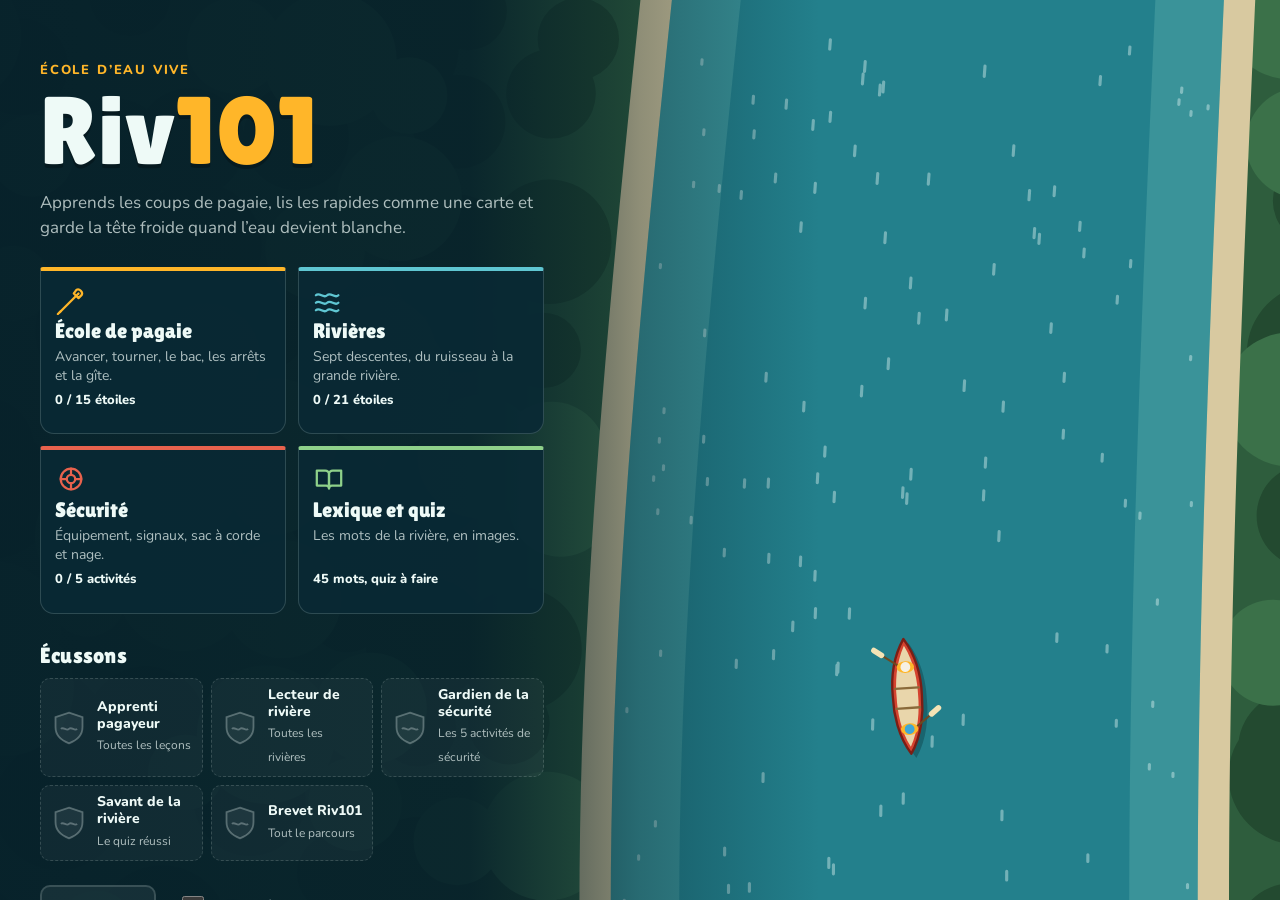
==== commit 6b56d04c: "Jalon 2 : gîte requise en bac, courants plus forts, passages exigeants La gîte vers l'aval condition" ====
--- a/index.html
+++ b/index.html
@@ -558,7 +558,7 @@
 const OFFS = [-2, -1, 0, 1, 2], U = {}, A = {};
 
 function newBoat(x, y, th) {
-  return { x, y, py: y, vx: 0, vy: 0, th: th || 0, om: 0, lean: 0, need: 0, instab: 0, mode: 'canoe', hitCd: 0, ev: [], hearts: 3, active: false, safeT: 0, sth: 0, sdir: 0 };
+  return { x, y, py: y, vx: 0, vy: 0, th: th || 0, om: 0, lean: 0, need: 0, side: 0, sideT: 0, cross: 0, auto: false, instab: 0, mode: 'canoe', hitCd: 0, ev: [], hearts: 3, active: false, safeT: 0, sth: 0, sdir: 0 };
 }
 
 // Ce que fait chaque équipier. fb, fs : force latérale à la pointe avant, à la pointe arrière
@@ -588,9 +588,24 @@
   return Math.hypot(px - s.x0 - vx * t, py - s.y0 - vy * t);
 }
 
+// Gîte en bac : quand le courant arrive de travers sur la coque (c = U · n au-delà de 0,5 m/s),
+// il faut gîter vers l'aval (signe de c) pour que le courant glisse sous la coque.
+// À plat, la coque accroche : le coup d'aviron porte moins et le courant emporte le canot.
+// Gîté vers l'amont : presque aucun déplacement utile, et l'instabilité monte vite.
+const CROSS = 0.5;
 function stepCanoe(b, inp, rv, dt, assist, tippy) {
   const fx = Math.sin(b.th), fy = Math.cos(b.th), nx = fy, ny = -fx;
   let ax = 0, ay = 0, al = 0, wb = 0, ws = 0;
+  // Gîte décidée au début du pas, à partir du côté requis au pas précédent.
+  let lean = (inp.leanR ? 1 : 0) - (inp.leanL ? 1 : 0);
+  if (assist) lean = b.side;
+  rv.flow(b.x, b.y, U);
+  const c = U.x * nx + U.y * ny, kx = R.sstep(CROSS - 0.1, CROSS + 0.3, Math.abs(c)), cs = c > 0 ? 1 : -1;
+  const lq = kx === 0 ? 0 : lean === cs ? 0 : lean === 0 ? 1 : 2; // 0 bonne gîte, 1 à plat, 2 mauvais côté
+  const eff = lq === 0 ? 1 : 1 - kx * (lq === 1 ? 0.35 : 0.85);   // efficacité des coups d'aviron
+  const drag = lq === 0 ? 0 : kx * Math.abs(c) * (lq === 1 ? 0.22 : 0.8); // la coque accrochée suit le courant
+  if (drag) { const u = Math.hypot(U.x, U.y) || 1; ax += (U.x / u) * drag; ay += (U.y / u) * drag; }
+  b.cross = kx; b.lq = lq;
   for (let s = -1; s <= 1; s += 2) {
     rv.flow(b.x + s * D * fx, b.y + s * D * fy, U);
     const rx = b.vx + b.om * s * D * nx - U.x, ry = b.vy + b.om * s * D * ny - U.y;
@@ -600,12 +615,12 @@
     const wn = U.x * nx + U.y * ny; if (s > 0) wb = wn; else ws = wn;
   }
   al += KX * CL * D * (wb - ws) / I;
-  if (inp.fwd) { ax += AP * fx; ay += AP * fy; }
-  if (inp.back) { ax -= AP * RETRO * fx; ay -= AP * RETRO * fy; }
+  if (inp.fwd) { ax += AP * eff * fx; ay += AP * eff * fy; }
+  if (inp.back) { ax -= AP * RETRO * eff * fx; ay -= AP * RETRO * eff * fy; }
   // Coups latéraux aux deux pointes (le long de n, vers la droite du canot).
   // Pointe avant (aviron à gauche) : appel = vers la gauche, écart = vers la droite.
   // Pointe arrière (aviron à droite) : appel = vers la droite, écart = vers la gauche.
-  const st = strokes(inp), fb = st.fb * FP, fs = st.fs * FP;
+  const st = strokes(inp), fb = st.fb * FP * eff, fs = st.fs * FP * eff;
   ax += (fb + fs) * nx; ay += (fb + fs) * ny;
   al += D * (fb - fs) / I + st.tq * TQ;
   b.py = b.y;
@@ -615,13 +630,25 @@
 
   // Équilibre : l'eau qui arrive de côté pousse sur la coque. On gîte vers l'aval de ce courant.
   rv.flow(b.x, b.y, U);
+  // Côté de gîte requis : la vitesse latérale par rapport à l'eau (entrées et sorties de
+  // contre-courant) passe en premier ; sinon, le courant de travers (bac). Il faut 0,2 s de
+  // constance pour changer de côté (sauf cisaillement franc) : les repères G et D ne clignotent pas.
   const need = -((b.vx - U.x) * nx + (b.vy - U.y) * ny), mag = Math.abs(need), sg = need > 0 ? 1 : -1;
-  let lean = (inp.leanR ? 1 : 0) - (inp.leanL ? 1 : 0);
-  if (assist) lean = mag > 0.7 ? sg : 0;
-  b.lean = lean; b.need = mag > 1.0 ? sg : 0;
-  if (tippy > 0 && mag > THR) {
-    let rate = (mag - THR) * 0.9 * tippy;
-    if (lean === sg) rate = -0.6; else if (lean === -sg) rate *= 2.2;
+  const c2 = U.x * nx + U.y * ny, ac = Math.abs(c2);
+  let cand = mag > 0.9 ? sg : ac > CROSS ? (c2 > 0 ? 1 : -1) : 0;
+  if (cand === 0 && b.side !== 0 && (mag > 0.75 || ac > CROSS - 0.1)) cand = b.side; // hystérésis
+  if (cand === b.side) b.sideT = 0;
+  else if (mag > 0.9 || (b.sideT += dt) > 0.2) { b.side = cand; b.sideT = 0; } // cisaillement : tout de suite
+  b.lean = lean; b.need = b.side; b.auto = !!assist;
+  if (tippy > 0) {
+    let rate = -0.6;
+    // (à plat en bac, la coque accrochée glisse de côté : seul un cisaillement franc compte en plus)
+    if (mag > THR + (lq === 1 ? 0.6 : 0)) {
+      rate = (mag - THR) * 0.9 * tippy;
+      if (lean === sg) rate = -0.6; else if (lean === -sg) rate *= 2.2;
+    }
+    // Bac à plat : l'instabilité monte lentement. Gîté vers l'amont : elle monte vite.
+    if (lq === 1) rate = Math.max(rate, 0.07 * kx * tippy); else if (lq === 2) rate = Math.max(rate, 0.6 * kx * tippy);
     b.instab += rate * dt;
   } else b.instab -= 0.6 * dt;
   b.instab = R.clamp(b.instab, 0, 1.05);
@@ -694,7 +721,7 @@
 function bot(b, rv, tx, ty, inp, back) {
   for (let j = 0; j < rv.rocks.length; j++) { // contourne la roche droit devant
     const k = rv.rocks[j], dy = k.y - b.y;
-    if (dy > -1 && dy < 13 && Math.abs(k.x - b.x) < k.r + 2 && ty > k.y) { tx = k.x + (tx >= k.x ? 1 : -1) * (k.r + 3.6); ty = k.y + 1; break; }
+    if (dy > -1 && dy < 13 && Math.abs(k.x - b.x) < k.r + 2 && ty > k.y) { const sd = Math.abs(tx - k.x) > 0.8 ? Math.sign(tx - k.x) : (b.x >= k.x ? 1 : -1); tx = k.x + sd * (k.r + 3.6); ty = k.y + 1; break; }
   }
   rv.flow(b.x, b.y, U);
   // Loin de la cible, on va au moins aussi vite que l'eau : sinon, en courant rapide, le
@@ -715,7 +742,8 @@
   while (err > Math.PI) err -= 2 * Math.PI;
   while (err < -Math.PI) err += 2 * Math.PI;
   // Le canot a de l'inertie en rotation : on anticipe (erreur prévue dans 0,6 s) pour ne pas dépasser.
-  const ep = err - b.om * 0.6;
+  let ep = err - b.om * 0.6;
+  if (Math.abs(err) > 2.6 && Math.abs(b.om) > 0.15) ep = Math.sign(b.om); // demi-tour : on continue dans le même sens
   inp.left = ep < -0.1; inp.right = ep > 0.1;
   const fx = Math.sin(b.th), fy = Math.cos(b.th), lat = wx * fy - wy * fx; // composante voulue vers la droite du canot
   inp.fwd = !back && wsp > 0.35 && Math.abs(err) < 1.0;
@@ -727,7 +755,17 @@
   inp.leanL = b.need < 0; inp.leanR = b.need > 0;
 }
 
-R.sim = { newBoat, stepCanoe, stepSwim, bot, strokes };
+// Pilote naïf (tests de difficulté) : propulsion continue, il pivote vers la prochaine cible,
+// sans anticipation, sans déplacement latéral, sans rétro, sans arrêt voulu et sans gîte à la main.
+function naive(b, tx, ty, inp) {
+  let err = Math.atan2(tx - b.x, ty - b.y) - b.th;
+  while (err > Math.PI) err -= 2 * Math.PI;
+  while (err < -Math.PI) err += 2 * Math.PI;
+  inp.left = err < -0.1; inp.right = err > 0.1; inp.fwd = true;
+  inp.back = inp.latL = inp.latR = inp.leanL = inp.leanR = false;
+}
+
+R.sim = { newBoat, stepCanoe, stepSwim, bot, strokes, naive };
 })();
 
 // ---- src/render.js
@@ -804,10 +842,20 @@
   }
 
   function drawCanoe(b, inp, t) {
+    // Gîte visible : coque décalée et amincie, bord bas plus sombre, liseré d'eau du côté haut (amont).
+    const lv = b.lv = R.lerp(b.lv || 0, b.lean || 0, 0.18), al = Math.abs(lv);
     ctx.save(); ctx.translate(b.x, b.y); ctx.rotate(-b.th); ctx.scale(self.boatScale, self.boatScale); ctx.lineCap = 'round';
-    ctx.save(); ctx.translate(0.2, -0.2); hull(ctx); ctx.fillStyle = 'rgba(0,25,35,.28)'; ctx.fill(); ctx.restore();
+    ctx.save(); ctx.translate(0.2 + lv * 0.25, -0.2); hull(ctx); ctx.fillStyle = 'rgba(0,25,35,.28)'; ctx.fill(); ctx.restore();
+    ctx.save(); ctx.translate(lv * 0.1, 0); ctx.scale(1 - 0.1 * al, 1);
     hull(ctx); ctx.fillStyle = C.canot; ctx.fill(); ctx.lineWidth = 0.1; ctx.strokeStyle = '#7a1e15'; ctx.stroke();
-    ctx.save(); ctx.translate(b.lean * 0.13, 0); ctx.scale(0.74, 0.88); hull(ctx); ctx.fillStyle = '#e9d6ab'; ctx.fill(); ctx.restore();
+    if (al > 0.05) {
+      ctx.save(); hull(ctx); ctx.clip(); ctx.fillStyle = 'rgba(40,8,4,' + (0.45 * al).toFixed(2) + ')'; ctx.fillRect(lv > 0 ? 0.3 : -1, -2.6, 0.7, 5.2); ctx.restore();
+      ctx.strokeStyle = 'rgba(242,251,248,' + (0.85 * al).toFixed(2) + ')'; ctx.lineWidth = 0.13; ctx.beginPath();
+      if (lv > 0) ctx.ellipse(0, 0, 0.8, 2.3, 0, Math.PI / 2 + 0.35, Math.PI * 1.5 - 0.35); else ctx.ellipse(0, 0, 0.8, 2.3, 0, -Math.PI / 2 + 0.35, Math.PI / 2 - 0.35);
+      ctx.stroke();
+    }
+    ctx.save(); ctx.translate(lv * 0.16, 0); ctx.scale(0.74, 0.88); hull(ctx); ctx.fillStyle = '#e9d6ab'; ctx.fill(); ctx.restore();
+    ctx.restore();
     ctx.strokeStyle = '#8a6a3a'; ctx.lineWidth = 0.1; line(-0.5, 0.35, 0.5, 0.35); line(-0.5, -0.5, 0.5, -0.5);
     paddler(1.25, -1, true, b, inp, t); paddler(-1.4, 1, false, b, inp, t);
     ctx.restore();
@@ -1088,7 +1136,7 @@
   },
   {
     id: 'e2', name: 'Suivre le courant', cls: 'Leçon 2', len: 300, assist: true,
-    path: [[0, 0, 20, 1.2], [90, 6, 19, 1.4], [180, -6, 17, 1.6], [300, 0, 20, 1.2]], start: [0, 10, 0],
+    path: [[0, 0, 20, 1.3], [90, 6, 19, 1.5], [180, -6, 17, 1.8], [300, 0, 20, 1.3]], start: [0, 10, 0],
     rocks: [[-6, 95, 2], [5, 100, 2], [10, 142, 1.8], [-9, 185, 2.2], [1, 190, 2.2]],
     vs: [[-0.5, 107], [-4, 197]],
     tasks: [
@@ -1103,7 +1151,7 @@
   },
   {
     id: 'e3', name: 'Le bac', cls: 'Leçon 3', len: 220, assist: true,
-    path: [[0, 0, 20, 1.5], [220, 0, 20, 1.5]], start: [-15, 31, 180],
+    path: [[0, 0, 20, 1.6], [220, 0, 20, 1.6]], start: [-15, 31, 180],
     rocks: [['L', 22, 5], ['R', 26, 5], [11, 104, 2.6]],
     tasks: [
       { t: 'ferry', o: 'R', inset: 5, y: 35, r: 4.5, limit: 72, retry: true, m: 'Traverse en bac : pointe vers l’amont, un peu vers la rive droite, et pagaie.' },
@@ -1112,12 +1160,12 @@
       { t: 'gate', o: 4, y: 116, w: 5, back: true, m: 'Roche devant! Rétro pour ralentir, puis bac arrière vers la gauche pour la contourner. Passe entre les bouées.' },
       { t: 'finish', y: 200, m: 'Bravo! Descends jusqu’à l’arrivée.' }
     ],
-    intro: ['Le bac sert à traverser la rivière sans se faire emporter.', 'Bac avant : le canot regarde vers l’amont, avec un petit angle vers la rive à atteindre. Tu pagaies vers l’avant, et le courant te pousse de côté.', 'Bac arrière : le canot regarde vers l’aval et tu fais du rétro. Tu ralentis et tu te déplaces de côté tout en regardant le rapide devant toi. C’est la façon de base d’éviter un obstacle.'],
+    intro: ['Le bac sert à traverser la rivière sans se faire emporter.', 'Bac avant : le canot regarde vers l’amont, avec un petit angle vers la rive à atteindre. Tu pagaies vers l’avant, et le courant te pousse de côté.', 'Bac arrière : le canot regarde vers l’aval et tu fais du rétro. Tu ralentis et tu te déplaces de côté tout en regardant le rapide devant toi. C’est la façon de base d’éviter un obstacle.', 'Pendant un bac, le canot gîte vers l’aval : le courant glisse sous la coque. Ici, ton équipier s’en occupe.'],
     terms: ['bac', 'bacarriere', 'contre', 'amont'], learned: 'traverser le courant en bac avant et en bac arrière.'
   },
   {
     id: 'e4', name: 'Arrêt et reprise', cls: 'Leçon 4', len: 300, assist: true,
-    path: [[0, 0, 20, 1.7], [300, 0, 20, 1.7]], start: [0, 10, 0],
+    path: [[0, 0, 20, 2.0], [300, 0, 20, 2.0]], start: [0, 10, 0],
     rocks: [[-5, 70, 3], [6, 140, 3], [-4, 210, 3]],
     tasks: [
       { t: 'eddy', o: -5, y: 77, r: 4, retry: true, m: 'Arrêt contre-courant : passe près de la roche, puis tourne derrière elle.' },
@@ -1131,15 +1179,16 @@
   },
   {
     id: 'e5', name: 'La gîte', cls: 'Leçon 5', len: 300, assist: false, tippy: 1,
-    path: [[0, 0, 18, 2.2], [300, 0, 18, 2.2]], start: [0, 10, 0],
+    path: [[0, 0, 18, 2.4], [300, 0, 18, 2.4]], start: [0, 10, 0],
     rocks: [[-5, 70, 3], ['R', 135, 5], [-3, 205, 3.2]],
     tasks: [
       { t: 'eddy', o: -5, y: 77, r: 4, retry: true, m: 'Gîte (A ou D) quand le repère G ou D s’allume, en entrant dans le contre-courant.' },
       { t: 'eddy', o: 'R', inset: 5, y: 146, r: 4.5, retry: true, m: 'En sortant du contre-courant, gîte vers l’aval.' },
+      { t: 'ferry', o: 'L', inset: 5, y: 165, r: 4.5, hold: 1, limit: 200, retry: true, m: 'Bac avec gîte : penche le canot vers l’aval (A ou D) pour que le courant te pousse de côté.' },
       { t: 'eddy', o: -3, y: 212.5, r: 4.2, retry: true },
       { t: 'finish', y: 280 }
     ],
-    intro: ['Quand tu changes de courant, l’eau pousse sur le côté du canot et peut le faire chavirer.', 'La règle : gîte vers l’aval du courant où tu entres, donc vers l’intérieur de ton virage. Touches A (gauche) et D (droite).', 'La jauge au bas de l’écran montre l’équilibre du canot. Si tu chavires, tu apprendras à nager en rapide.'],
+    intro: ['Quand tu changes de courant, l’eau pousse sur le côté du canot et peut le faire chavirer.', 'La règle : gîte vers l’aval du courant où tu entres, donc vers l’intérieur de ton virage. Touches A (gauche) et D (droite).', 'En bac aussi, gîte vers l’aval : à plat, la coque accroche et le courant t’emporte.', 'La jauge au bas de l’écran montre l’équilibre du canot. Si tu chavires, tu apprendras à nager en rapide.'],
     terms: ['gite', 'cisaillement', 'appui'], learned: 'gîter pour garder l’équilibre.'
   }
 ];
@@ -1148,7 +1197,7 @@
 const riv = [
   {
     id: 'r0', name: 'Ruisseau des Aulnes', cls: 'R1', len: 330, assist: true,
-    path: [[0, 0, 6, 1.2], [60, 4, 5.5, 1.4], [120, -3, 6, 1.5], [180, 3, 5, 1.6], [240, -2, 6.5, 1.3], [300, 1, 7, 1.1], [330, 1, 7, 1.1]], start: [0, 10, 0],
+    path: [[0, 0, 6, 1.6], [60, 4, 5.5, 1.9], [120, -3, 6, 2.1], [180, 3, 5, 2.3], [240, -2, 6.5, 1.8], [300, 1, 7, 1.5], [330, 1, 7, 1.5]], start: [0, 10, 0],
     rocks: [[1.5, 40, 1.2], ['L', 70, 3.5], [-2, 110, 1.4], ['R', 150, 3.5], [2, 200, 1.5], ['L', 255, 3], [-1.5, 285, 1.2]],
     strainers: [['R', 225, 4.5]],
     tasks: [
@@ -1166,12 +1215,12 @@
   },
   {
     id: 'r1', name: 'Rivière aux Castors', cls: 'R1', len: 420, assist: true,
-    path: [[0, 0, 15, 1.3], [100, 5, 13, 1.6], [200, -3, 12, 1.9], [300, 4, 13, 1.6], [420, 0, 15, 1.3]], start: [0, 10, 0],
+    path: [[0, 0, 15, 1.5], [100, 5, 13, 1.9], [200, -3, 12, 2.3], [300, 4, 13, 1.9], [420, 0, 15, 1.5]], start: [0, 10, 0],
     rocks: [[-6, 70, 2], [3.5, 76, 2], [6, 130, 2.2], [-5, 175, 3], [-1, 235, 1.6], [8, 240, 1.6], [-7, 250, 2], ['R', 300, 4], [-4, 335, 1.6], [5, 338, 1.6]],
     vs: [[-1.2, 84], [3.7, 249], [0.5, 347]],
     tasks: [
       { t: 'gate', o: -1.2, y: 82, w: 5.5, m: 'Premier V aval : passe dans la langue d’eau lisse.' },
-      { t: 'gate', o: -1, y: 131, w: 8, m: 'Roche à droite : passe à sa gauche.' },
+      { t: 'gate', o: -1, y: 131, w: 8, m: 'Roche à droite : choisis ta ligne tôt. Un petit déplacement latéral à gauche (Q) suffit.' },
       { t: 'eddy', o: -5, y: 182, r: 3.5, m: 'Arrête-toi dans le contre-courant pour regarder la suite.' },
       { t: 'gate', o: 3.7, y: 247, w: 5.5 }, { t: 'gate', o: 0.5, y: 345, w: 5.5 },
       { t: 'finish', y: 405 }
@@ -1182,14 +1231,19 @@
   },
   {
     id: 'r2', name: 'La Sinueuse', cls: 'R2', len: 520, assist: true,
-    path: [[0, 0, 11, 1.5], [90, 0, 11, 1.6], [190, 26, 10, 1.9], [290, -10, 9, 1.9], [390, 22, 10, 2.0], [520, 10, 12, 1.4]], start: [0, 10, 0],
-    rocks: [[2, 60, 1.4], [-1, 160, 1.8], [4, 262, 2.6], [-3, 350, 1.6], [2, 430, 1.8], [-3, 470, 1.5]],
+    path: [[0, 0, 11, 2.0], [90, 0, 11, 2.2], [190, 26, 10, 2.7], [290, -10, 9, 2.7], [390, 22, 10, 2.9], [520, 10, 12, 2.0]], start: [0, 10, 0],
+    rocks: [[2.5, 36, 1.6], [-3, 48, 1.6], [2.5, 60, 1.6], [-1, 160, 1.8], ['L', 200, 4], [4, 262, 2.6], [1, 298, 2.2], [-3, 350, 1.6], [2, 430, 1.8], [-3, 470, 1.5]],
     strainers: [['L', 118, 5], ['R', 228, 5], ['L', 322, 4.5]],
     tasks: [
+      { t: 'gate', o: -3, y: 39, w: 4.5, back: true, m: 'Jardin de roches : rétro, puis bac arrière vers la gauche pour contourner la roche.' },
+      { t: 'gate', o: 2.5, y: 51, w: 4.5, back: true, m: 'Rétro, puis bac arrière vers la droite pour contourner la roche suivante.' },
+      { t: 'gate', o: -3, y: 63, w: 4.5, back: true, m: 'Encore une : bac arrière vers la gauche.' },
       { t: 'gate', o: 4, y: 120, w: 6, m: 'Virage : le courant pousse vers l’extérieur, où attend une passoire. Reste à l’intérieur.' },
+      { t: 'eddy', o: 'L', inset: 3.5, y: 207, r: 3, retry: true, m: 'Arrêt à ne pas manquer : derrière la pointe, à gauche. Une passoire attend plus bas, à droite.' },
       { t: 'gate', o: -4, y: 230, w: 6, m: 'Virage à gauche : garde l’intérieur, loin de l’arbre tombé.' },
       { t: 'eddy', o: 4, y: 268, r: 3, m: 'Arrêt derrière la grosse roche.' },
-      { t: 'gate', o: 4, y: 324, w: 6 }, { t: 'gate', o: -0.5, y: 450, w: 6 },
+      { t: 'gate', o: -3, y: 301, w: 4.5, back: true, m: 'Roche dans la veine, à la sortie du virage : rétro, puis bac arrière vers la gauche.' },
+      { t: 'gate', o: 4, y: 324, w: 7, back: true, m: 'Passoire à gauche : bac arrière vers la droite.' }, { t: 'gate', o: -0.5, y: 450, w: 6 },
       { t: 'finish', y: 505 }
     ],
     scout: ['passoire', 'contre', 'vamont'],
@@ -1198,7 +1252,7 @@
   },
   {
     id: 'r6', name: 'La Gorge du Portageur', cls: 'R2', len: 420, assist: true,
-    path: [[0, 0, 15, 1.2], [50, 0, 15, 1.2], [85, 0, 6, 2.6], [125, 0, 6.5, 2.6], [160, 2, 15, 1.2], [230, 2, 15, 1.2], [265, 0, 6, 2.8], [310, 0, 6.5, 2.6], [345, 0, 15, 1.2], [420, 0, 15, 1.2]], start: [0, 10, 0],
+    path: [[0, 0, 15, 1.3], [50, 0, 15, 1.3], [85, 0, 6, 3.2], [125, 0, 6.5, 3.0], [160, 2, 15, 1.3], [230, 2, 15, 1.3], [265, 0, 6, 3.2], [310, 0, 6.5, 3.0], [345, 0, 15, 1.3], [420, 0, 15, 1.3]], start: [0, 10, 0],
     rocks: [[-6, 30, 1.5], [7, 185, 2.6], ['L', 205, 4], [-4, 250, 1.4], [4, 252, 1.4]],
     waves: [[0, 90, 6, 30], [0, 270, 6, 32]], vs: [[0, 259]],
     banks: [['L', 66, 142, 'cliff'], ['R', 66, 142, 'cliff'], ['L', 255, 328, 'cliff'], ['R', 255, 328, 'cliff']],
@@ -1206,6 +1260,7 @@
       { t: 'land', side: 'R', y0: 28, y1: 56, range: [55, 150], scout: ['vagues', 'falaise'], retry: true, m: 'Un canyon devant! Accoste sur la rive droite et va le voir à pied.' },
       { t: 'gate', o: 0, y: 105, w: 6, m: 'La rivière se resserre : le courant accélère. Reste au centre, dans les vagues.' },
       { t: 'eddy', o: 7, y: 191, r: 3, m: 'Arrêt dans le bassin : la rivière s’élargit et le courant ralentit.' },
+      { t: 'ferry', o: 'L', inset: 4, y: 211, r: 3.5, limit: 236, retry: true, m: 'Bac vers la gauche jusqu’au contre-courant derrière la pointe. Gîte vers l’aval.' },
       { t: 'land', side: 'L', y0: 214, y1: 238, range: [236, 335], scout: ['vaval', 'vagues'], retry: true, m: 'Deuxième canyon : accoste à gauche, derrière la pointe, et repère-le à pied.' },
       { t: 'gate', o: 0, y: 258, w: 5.5, m: 'Vise le V aval à l’entrée du deuxième étranglement.' },
       { t: 'gate', o: 0, y: 292, w: 6, m: 'Garde le canot droit dans les vagues.' },
@@ -1217,15 +1272,18 @@
   },
   {
     id: 'r3', name: 'Les Trois Sœurs', cls: 'R2+', len: 480, assist: false, tippy: 1,
-    path: [[0, 0, 21, 1.6], [120, -5, 19, 2.2], [260, 5, 18, 2.5], [380, 0, 19, 2.2], [480, 0, 21, 1.5]], start: [0, 10, 0],
-    rocks: [[-7, 110, 3.2], [4, 150, 3.4], [-3, 205, 3.5], [10, 95, 2], [-12, 160, 2], [11, 215, 2.2], [2, 300, 2.4], [-9, 330, 2.6], [9, 360, 2.4]],
+    path: [[0, 0, 21, 2.3], [120, -5, 19, 2.8], [260, 5, 18, 3.2], [380, 0, 19, 2.8], [480, 0, 21, 2.3]], start: [0, 10, 0],
+    rocks: [[-7, 110, 3.2], [4, 150, 3.4], [-3, 205, 3.5], [10, 95, 2], [-12, 160, 2], [11, 215, 2.2], [2, 300, 2.4], [-9, 330, 2.6], [9, 360, 2.4], [-3, 388, 1.8], [3, 400, 1.8], [-3, 412, 1.8]],
     holes: [[6, 262, 7]], waves: [[-4, 255, 7, 24]], vs: [[-4, 253]],
     tasks: [
       { t: 'eddy', o: -7, y: 117, r: 4, m: 'Arrêt derrière la première sœur. Pense à gîter.' },
-      { t: 'gate', o: -2, y: 180, w: 9 },
-      { t: 'eddy', o: -3, y: 212.5, r: 4.2, m: 'Arrêt derrière la troisième sœur. Regarde le rouleau plus bas, à droite.' },
+      { t: 'ferry', o: 4, y: 157, r: 4, limit: 190, retry: true, m: 'Bac en plein rapide jusqu’au contre-courant de la deuxième sœur. Pointe vers l’amont et gîte vers l’aval.' },
+      { t: 'eddy', o: -3, y: 212.5, r: 4.2, retry: true, m: 'Arrêt à ne pas manquer derrière la troisième sœur : le rouleau est plus bas, à droite.' },
       { t: 'gate', o: -4, y: 258, w: 7, m: 'Passe dans le train de vagues, à gauche du rouleau. Garde le canot bien droit.' },
       { t: 'gate', o: -3.5, y: 318, w: 9 },
+      { t: 'gate', o: 2.5, y: 391, w: 4.5, back: true, m: 'Jardin de roches : rétro, puis bac arrière vers la droite pour contourner la roche.' },
+      { t: 'gate', o: -2.5, y: 403, w: 4.5, back: true, m: 'Bac arrière vers la gauche.' },
+      { t: 'gate', o: 2.5, y: 415, w: 4.5, back: true, m: 'Et vers la droite.' },
       { t: 'finish', y: 465 }
     ],
     scout: ['rouleau', 'vagues', 'vaval', 'contre'],
@@ -1234,7 +1292,7 @@
   },
   {
     id: 'r4', name: 'Le Seuil du Draveur', cls: 'R3', len: 560, assist: false, tippy: 1,
-    path: [[0, 0, 22, 1.2], [70, 0, 22, 1.3], [120, 0, 12, 2.4], [200, -4, 11, 2.8], [240, -2, 12, 2.6], [280, 0, 22, 1.1], [330, 0, 22, 1.0], [420, 0, 20, 1.9], [560, 0, 22, 1.4]], start: [0, 10, 0],
+    path: [[0, 0, 22, 2.0], [70, 0, 22, 2.2], [120, 0, 12, 3.2], [200, -4, 11, 3.8], [240, -2, 12, 3.4], [280, 0, 22, 1.1], [330, 0, 22, 1.0], [420, 0, 20, 2.8], [560, 0, 22, 2.2]], start: [0, 10, 0],
     rocks: [[-6, 120, 1.8], [6, 135, 2], [3, 190, 2], [-6.5, 215, 1.8], ['L', 262, 5.5], ['R', 268, 4.5], [3, 282, 2.2], [-6, 400, 2.6], [6, 430, 3], [-2, 480, 2.2]],
     holes: [[6, 235, 5]], waves: [[0, 150, 6, 36], [-3, 205, 6, 24]],
     seuil: { y: 318 }, portage: { side: 'L', y0: 264, y1: 302, toY: 345 }, banks: [['R', 248, 372, 'cliff']],
@@ -1242,7 +1300,8 @@
       { t: 'gate', o: 0, y: 152, w: 7, m: 'Passage resserré : le courant accélère. Reste au centre, bien droit.' },
       { t: 'gate', o: -3.5, y: 232, w: 7, m: 'Rouleau à droite! Passe à gauche, puis prépare ton arrêt.' },
       { t: 'portage', m: 'Seuil devant! Le sentier de portage est d’un seul côté. Arrête-toi sur la bonne rive.' },
-      { t: 'eddy', o: 6, y: 437, r: 4, m: 'Le seuil est derrière toi. Arrêt derrière la roche.' },
+      { t: 'eddy', o: -6, y: 407, r: 4, m: 'Le seuil est derrière toi. Arrêt derrière la roche, à gauche.' },
+      { t: 'ferry', o: 6, y: 437, r: 4, limit: 462, retry: true, m: 'Bac jusqu’au contre-courant de la roche suivante, à droite. Gîte vers l’aval.' },
       { t: 'finish', y: 545 }
     ],
     scout: ['seuil', 'falaise', 'portage', 'rouleau', 'vagues'],
@@ -1251,7 +1310,7 @@
   },
   {
     id: 'r5', name: 'La Grande Descente', cls: 'R3', len: 760, assist: false, tippy: 1.1,
-    path: [[0, 0, 24, 1.4], [90, 0, 22, 1.9], [190, 22, 20, 2.3], [300, -8, 13, 2.7], [400, 10, 20, 2.4], [470, 10, 24, 1.4], [520, 10, 25, 1.2], [620, 0, 22, 2.2], [760, 0, 25, 1.4]], start: [0, 10, 0],
+    path: [[0, 0, 24, 2.0], [90, 0, 22, 2.6], [190, 22, 20, 3.0], [300, -8, 13, 3.8], [400, 10, 20, 3.2], [470, 10, 24, 1.4], [520, 10, 25, 1.2], [620, 0, 22, 3.0], [760, 0, 25, 2.0]], start: [0, 10, 0],
     rocks: [[-6, 60, 2.4], [6, 65, 2.4], [5, 150, 3], [-8, 205, 2.4], [-2, 275, 3.2], [9, 290, 2.2], [-10, 335, 2.4], [-0.5, 350, 2.4], [10.5, 352, 2.4], ['R', 432, 5.5], ['L', 448, 5], [-5, 580, 2.6], [7, 610, 3], [-8, 660, 2.4], [3, 700, 2.2]],
     strainers: [['L', 125, 9], ['R', 240, 9]], holes: [[-5, 368, 6]], waves: [[5, 364, 7, 24]], vs: [[0, 76], [5, 361]],
     seuil: { y: 500 }, portage: { side: 'R', y0: 434, y1: 482, toY: 525 }, banks: [['L', 415, 560, 'cliff']],
@@ -1259,6 +1318,7 @@
       { t: 'gate', o: 0, y: 74, w: 7 },
       { t: 'gate', o: 8, y: 127, w: 10, m: 'Passoire à l’extérieur du virage : garde l’intérieur.' },
       { t: 'eddy', o: 5, y: 157, r: 4, m: 'Arrêt derrière la roche.' },
+      { t: 'ferry', o: -8, y: 211, r: 3.5, limit: 236, retry: true, m: 'Bac vers la gauche jusqu’au contre-courant : la passoire est plus bas, à droite.' },
       { t: 'gate', o: -7, y: 242, w: 10 },
       { t: 'eddy', o: -2, y: 282, r: 4.2, m: 'Arrêt. La rivière se resserre : deux V aval plus bas, un seul est le bon.' },
       { t: 'gate', o: 5, y: 359, w: 5.5, m: 'Prends le V de droite. Celui de gauche mène à un rouleau.' },
@@ -1370,9 +1430,9 @@
   { id: 'lateral', t: 'Déplacement latéral', c: 'coups', d: 'Glisser de côté sans tourner, pour un petit décalage de près. Un équipier fait un appel et l’autre un écart, et les deux poussent le canot du même côté.' },
   { id: 'coupj', t: 'Coup en J', c: 'coups', d: 'Une propulsion qui finit par un petit crochet, comme la lettre J. Il garde le canot en ligne droite sans changer de côté.' },
   { id: 'appui', t: 'Appui', c: 'coups', d: 'Tu poses la pagaie à plat sur l’eau et tu t’appuies dessus. Ça t’aide à retrouver ton équilibre.' },
-  { id: 'gite', t: 'Gîte', c: 'coups', d: 'Pencher volontairement le canot. On gîte vers l’aval du courant où l’on entre, donc vers l’intérieur du virage. De travers sur une roche, on gîte vers la roche.' },
-  { id: 'bac', t: 'Bac avant', c: 'coups', d: 'Traverser la rivière sans descendre. Le canot pointe vers l’amont, avec un petit angle vers la rive à atteindre, et on fait de la propulsion.', sc: SC.bac },
-  { id: 'bacarriere', t: 'Bac arrière', c: 'coups', d: 'Le canot pointe vers l’aval, la pointe arrière un peu tournée vers le côté où tu veux aller, et tu fais du rétro. Le canot ralentit et se décale de côté. C’est une manœuvre de base pour éviter un obstacle en gardant les yeux sur le rapide, souvent préférée au déplacement latéral.' },
+  { id: 'gite', t: 'Gîte', c: 'coups', d: 'Pencher volontairement le canot. On gîte vers l’aval du courant où l’on entre, donc vers l’intérieur du virage. Pendant un bac, la gîte vers l’aval laisse le courant glisser sous la coque et pousser le canot de côté. De travers sur une roche, on gîte vers la roche.' },
+  { id: 'bac', t: 'Bac avant', c: 'coups', d: 'Traverser la rivière sans descendre. Le canot pointe vers l’amont, avec un petit angle vers la rive à atteindre, et on fait de la propulsion. On gîte vers l’aval.', sc: SC.bac },
+  { id: 'bacarriere', t: 'Bac arrière', c: 'coups', d: 'Le canot pointe vers l’aval, la pointe arrière un peu tournée vers le côté où tu veux aller, et tu fais du rétro, en gîtant vers l’aval. Le canot ralentit et se décale de côté. C’est une manœuvre de base pour éviter un obstacle en gardant les yeux sur le rapide, souvent préférée au déplacement latéral.' },
   { id: 'arret', t: 'Arrêt contre-courant', c: 'coups', d: 'Entrer dans un contre-courant pour s’arrêter. On en profite pour se reposer et regarder la suite.', sc: SC.arret },
   { id: 'reprise', t: 'Reprise de courant', c: 'coups', d: 'Sortir d’un contre-courant pour repartir dans le courant. On traverse la ligne de cisaillement en gîtant vers l’aval.' },
 
@@ -1407,6 +1467,7 @@
   { q: 'En entrant dans un contre-courant, de quel côté gîtes-tu?', a: ['Vers l’intérieur du virage', 'Vers l’extérieur du virage', 'On ne gîte jamais'], why: 'On gîte vers l’aval du courant où l’on entre, donc vers l’intérieur du virage.' },
   { q: 'Pour faire un bac, vers où pointe le canot?', a: ['Vers l’amont, avec un petit angle', 'Vers l’aval, tout droit', 'Directement vers la rive'], why: 'En bac, le canot pointe vers l’amont avec un petit angle vers la rive à atteindre. Il traverse sans descendre.' },
   { q: 'Quelle est la différence entre le bac avant et le bac arrière?', a: ['En bac avant, on pointe vers l’amont et on pagaie vers l’avant ; en bac arrière, on pointe vers l’aval et on fait du rétro', 'Il n’y a aucune différence', 'Le bac arrière se fait seulement en eau calme'], why: 'Les deux servent à traverser. En bac arrière, on garde les yeux sur le rapide devant soi.' },
+  { q: 'Pendant un bac, de quel côté gîtes-tu?', a: ['Vers l’aval, pour que le courant glisse sous la coque', 'Vers l’amont, face au courant', 'On reste toujours à plat'], why: 'Gîté vers l’aval, le courant passe sous le canot et le pousse de côté. À plat, la coque accroche ; vers l’amont, le canot peut se retourner.' },
   { q: 'Qu’est-ce qu’une reprise de courant?', a: ['Sortir d’un contre-courant pour repartir', 'Reprendre son souffle sur la berge', 'Changer de pagaie'], why: 'La reprise de courant, c’est quitter le contre-courant pour retourner dans le courant.' },
   // Lecture de rapides
   { q: 'Qu’est-ce qu’un V aval?', a: ['Une langue d’eau lisse, souvent le bon passage', 'Un V qui cache une roche', 'Une grosse vague'], why: 'Le V aval pointe vers l’aval entre deux obstacles. C’est souvent par là qu’on passe.' },
@@ -1651,6 +1712,7 @@
     const y2 = b.y + 16, h2 = rv.hwAt(y2);
     tx = rv.cxAt(y2) + R.clamp((tx - rv.cxAt(ty)) * h2 / rv.hwAt(ty), -0.6 * h2, 0.6 * h2); ty = y2;
   }
+  if (G.naive) { R.sim.naive(b, k && k.t !== 'finish' ? k.x : tx, k && k.t !== 'finish' ? k.y : ty, inp); return; }
   R.sim.bot(b, rv, tx, ty, inp, !!(k && k.back));
 }
 
@@ -1722,8 +1784,10 @@
       }
     } else if (land && b.y > yb + 15) miss(k.miss || 'Tu as dépassé l’endroit où accoster.', !!k.retry);
   } else {
+    // Un arrêt est un arrêt : dans le cercle ET presque immobile (moins de 1,3 m/s par rapport au fond).
+    // Exception : le cercle de la leçon 1 (zone), qui reste tolérant.
     const d = Math.hypot(b.x - k.x, b.y - k.y);
-    if (d < k.r) hold += h; else hold = Math.max(0, hold - 2 * h);
+    if (d < k.r && (k.t === 'zone' || Math.hypot(b.vx, b.vy) < 1.3)) hold += h; else hold = Math.max(0, hold - 2 * h);
     if (hold >= k.hold) { cp = { x: k.x, y: k.y, th: b.th }; pass(); }
     else if (k.t === 'ferry' ? b.y > k.limit : b.y > k.y + k.r + 22) miss(k.miss || MISS[k.t] || MISS.zone, !!k.retry);
   }
@@ -1896,15 +1960,16 @@
 G.toggleSwim = function () { if (boat && boat.mode === 'swim' && G.st === 'swim' && !G.paused) boat.active = !boat.active; };
 
 // ---------- Outils de test ----------
-G.autoRun = function (d, max) {
-  const was = G.headless; G.headless = true;
+// mode 'naif' : pilote naïf (mesure de difficulté) ; sinon pilote expert.
+G.autoRun = function (d, max, niv, mode) {
+  const was = G.headless; G.headless = true; G.naive = mode === 'naif';
   let t = 0, out;
   try {
     G.load(d, { noScout: true });
     const h = 1 / 30;
     while (t < max && !G.result) { G.update(h); t += h; }
     out = { id: d.id, ok: !!G.result, t: +t.toFixed(1), ti, n: G.result ? G.result.n : 0, stats: Object.assign({}, stats) };
-  } finally { G.headless = was; }
+  } finally { G.headless = was; G.naive = false; }
   if (rd) G.demoStart();
   return out;
 };
@@ -2011,7 +2076,7 @@
   if (swim) sk.push(b.active ? 'Nage active' : 'Position de sécurité');
   else {
     const c = G.crewText(inp); if (c) sk.push(c);
-    if (b.lean < 0) sk.push('Gîte à gauche'); else if (b.lean > 0) sk.push('Gîte à droite');
+    if (b.lean) sk.push((b.lean < 0 ? 'Gîte à gauche' : 'Gîte à droite') + (b.auto ? ' (auto)' : ''));
   }
   put('hudStroke', 'h', sk.join('|'), (e) => { e.innerHTML = sk.map(s => '<span>' + s + '</span>').join(''); });
   if (swim) put('hearts', 'h', b.hearts, (e, n) => { let h = ''; for (let i = 0; i < 3; i++) h += i < n ? HEART : HEART.replace('<svg', '<svg class="off"'); e.innerHTML = h; e.setAttribute('aria-label', n + ' cœur' + (n > 1 ? 's' : '')); });
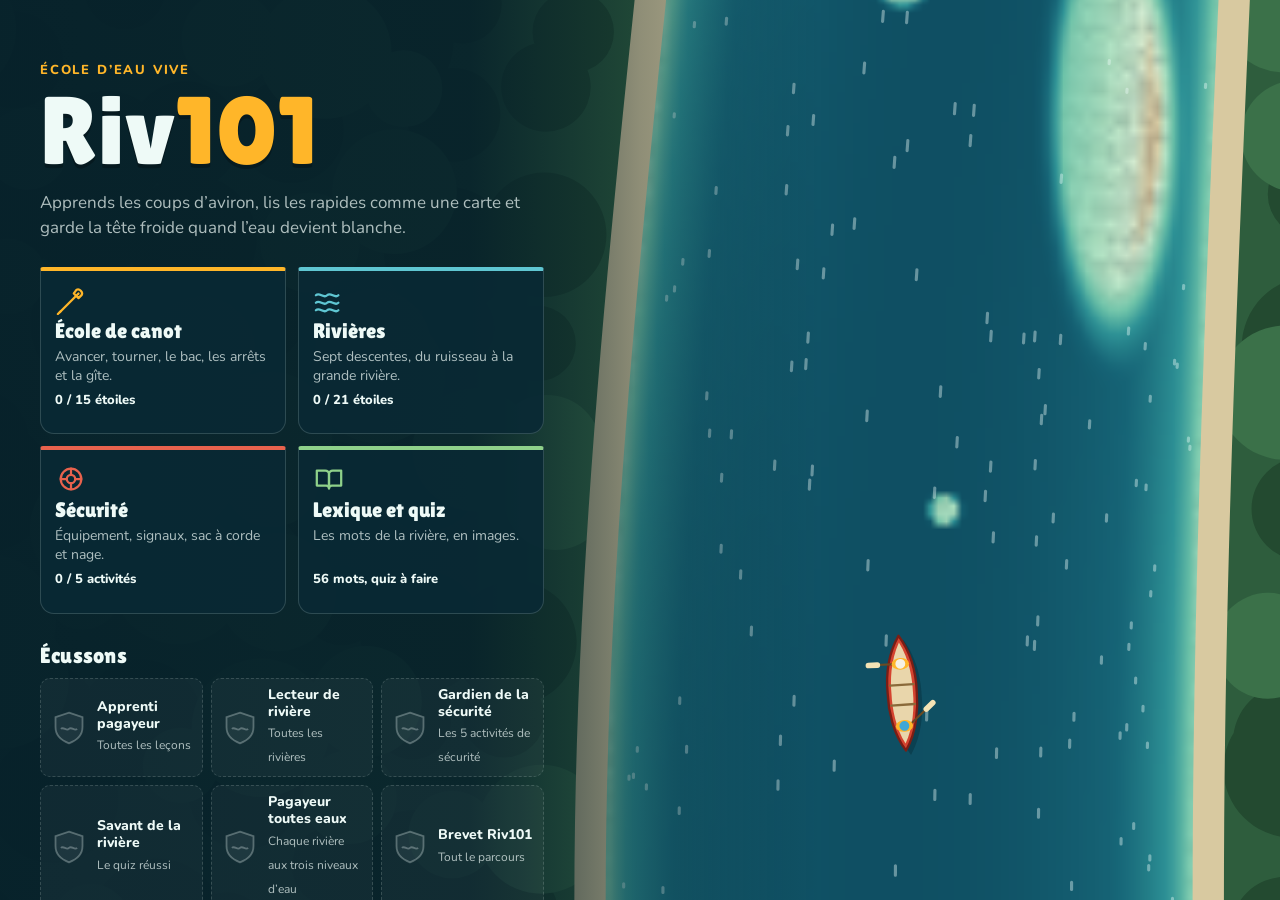
==== commit 258f24e5: "Jalon 3 : profondeur en couleur, niveaux d'eau, eau embarquée, cravate, terminologie Carte de profon" ====
--- a/index.html
+++ b/index.html
@@ -4,7 +4,7 @@
 <meta charset="utf-8">
 <meta name="viewport" content="width=device-width, initial-scale=1, viewport-fit=cover">
 <meta name="theme-color" content="#0b2f3a">
-<meta name="description" content="Riv101 : jeu éducatif de canot d’eau vive pour les 10 à 12 ans. Coups de pagaie, lecture de rapides et sécurité en rivière.">
+<meta name="description" content="Riv101 : jeu éducatif de canot d’eau vive pour les 10 à 12 ans. Coups d’aviron, lecture de rapides et sécurité en rivière.">
 <title>Riv101</title>
 <link rel="preconnect" href="https://fonts.googleapis.com">
 <link rel="preconnect" href="https://fonts.gstatic.com" crossorigin>
@@ -130,6 +130,30 @@
 .stars i { display: inline-flex; }
 .stars i.on svg { fill: var(--vfi); }
 .stars.big svg { width: 58px; height: 58px; }
+.nivs { display: grid; gap: 2px; margin-top: auto; }
+.niv-r { display: flex; align-items: center; gap: 6px; }
+.niv-n { width: 52px; font-size: 12px; font-weight: 800; color: var(--mute); }
+.niv-r .stars { margin-top: 0; }
+.niv-r .stars svg { width: 17px; height: 17px; }
+.lock.sm { margin-top: 0; font-size: 12px; }
+.lock.sm svg { width: 14px; height: 14px; }
+.nivpick { display: grid; grid-template-columns: repeat(3, minmax(0, 1fr)); gap: 8px; }
+.nivb {
+  display: flex; flex-direction: column; align-items: center; gap: 4px; padding: 10px 6px; min-height: 44px; cursor: pointer; text-align: center;
+  background: rgba(238,250,247,.05); border: 2px solid var(--line); border-radius: 12px;
+}
+.nivb[aria-checked="true"] { border-color: var(--vfi); background: rgba(255,182,41,.12); }
+.nivb[disabled] { opacity: .55; cursor: not-allowed; }
+.nivb-n { font-weight: 800; font-size: 15px; line-height: 1.2; }
+.nivb-c { font: 800 11px/1 var(--text); letter-spacing: .08em; padding: 4px 6px; border-radius: 5px; background: rgba(31,122,134,.45); }
+.nivb .stars { margin-top: 0; }
+.nivb .stars svg { width: 16px; height: 16px; }
+.gauge { width: 44px; height: 50px; }
+.gauge .g-w { fill: #2a8fa0; }
+.gauge .g-wl { fill: none; stroke: #bfeef0; stroke-width: 1.5; }
+.gauge .g-r { fill: #f4e3b5; stroke: #6b4a22; stroke-width: 1; }
+.gauge .g-t { stroke: #6b4a22; stroke-width: 1.4; }
+.nivtxt { margin-top: 10px; padding: 10px 14px; border-left: 4px solid #4aa3df; background: rgba(74,163,223,.1); border-radius: 0 8px 8px 0; }
 .res-stars { text-align: center; margin: 4px 0 14px; }
 
 .intro { font-size: 17px; max-width: 62ch; }
@@ -215,9 +239,24 @@
 .bal { display: flex; align-items: center; gap: 10px; padding: 6px 10px; border-radius: 14px; background: var(--panel); border: 1px solid var(--line); }
 .bal-mid { display: flex; flex-direction: column; gap: 3px; }
 .bal-t { font: 800 11px/1 var(--text); letter-spacing: .1em; text-transform: uppercase; color: var(--mute); text-align: center; }
-.bal-track { display: block; width: min(200px, 40vw); height: 10px; border-radius: 5px; background: rgba(238,250,247,.14); overflow: hidden; }
+.bal-track { display: block; width: min(200px, 36vw); height: 10px; border-radius: 5px; background: rgba(238,250,247,.14); overflow: hidden; }
 #balFill { display: block; width: 0; height: 100%; background: var(--ok); transition: width .1s; }
 #balFill.hot { background: var(--canot); }
+.wat { display: flex; align-items: center; gap: 6px; margin-top: 2px; }
+.wat .bal-t { width: 30px; text-align: left; }
+.wat-track { width: calc(min(200px, 36vw) - 36px); height: 8px; }
+#watFill { display: block; width: 0; height: 100%; background: #5fb4e8; transition: width .2s; }
+#watFill.warm { background: var(--vfi); }
+#watFill.hot { background: var(--canot); }
+#hud:not([data-wet="1"]) .wat { display: none; }
+.bail-btn {
+  pointer-events: auto; cursor: pointer; touch-action: none; display: inline-flex; flex-direction: column; align-items: center; justify-content: center; gap: 2px;
+  min-width: 64px; min-height: 52px; padding: 4px 10px; border-radius: 14px; background: #1f6f9c; border: 2px solid #5fb4e8; font: 800 14px/1 var(--text); color: var(--foam);
+}
+.bail-btn kbd { min-width: 0; padding: 0 5px; font-size: 11px; line-height: 1.4; }
+body.touch .bail-btn kbd, body.pad .bail-btn kbd { display: none; }
+.bail-btn.on { background: #5fb4e8; color: var(--ink); }
+#hud[data-mode="swim"] .bail-btn { display: none; }
 .bal-m { width: 32px; height: 32px; display: grid; place-items: center; border-radius: 50%; border: 2px solid var(--line); font: 800 14px/1 var(--text); color: var(--mute); }
 .bal-m.need { border-color: var(--vfi); color: var(--vfi); animation: pulse .5s infinite alternate; }
 .bal-m.on { background: var(--vfi); border-color: var(--vfi); color: var(--ink); }
@@ -298,9 +337,11 @@
     <div class="hud-row">
     <div class="bal" aria-hidden="true">
       <span class="bal-m" id="balL">G</span>
-      <span class="bal-mid"><span class="bal-t">Équilibre</span><span class="bal-track"><i id="balFill"></i></span></span>
+      <span class="bal-mid"><span class="bal-t">Équilibre</span><span class="bal-track"><i id="balFill"></i></span>
+        <span class="wat"><span class="bal-t">Eau</span><span class="bal-track wat-track"><i id="watFill"></i></span></span></span>
       <span class="bal-m" id="balR">D</span>
     </div>
+    <button type="button" id="bailBtn" class="bail-btn" data-k="bail" hidden>Écoper<kbd>B</kbd></button>
     <div class="hearts" id="hearts" role="img" aria-label="3 cœurs"></div>
     </div>
   </div>
@@ -377,6 +418,8 @@
   star(id, n) { if ((this.d.stars[id] || 0) < n) { this.d.stars[id] = n; this.store(); } },
   mark(id) { if (!this.d.done[id]) { this.d.done[id] = 1; this.store(); } }
 };
+// Étoiles par niveau d'eau : « id » en eau moyenne (comme avant), « id@bas » et « id@haut ».
+R.starKey = (id, niv) => niv && niv !== 'moyen' ? id + '@' + niv : id;
 
 // Réglages du son : gain général, effets, bruit de la rivière.
 R.SOUND = { normal: { m: 1, fx: 1, riv: 1, t: 'Son : normal' }, doux: { m: 1, fx: 0.7, riv: 0.5, t: 'Son : doux' }, coupe: { m: 0, fx: 1, riv: 1, t: 'Son : coupé' } };
@@ -438,6 +481,8 @@
     else if (n === 'fail') T.tone(330, 0.6, 'sawtooth', 0.1, 80);
     else if (n === 'splash') T.burst(0.6, 800, 0.5);
     else if (n === 'whoosh') T.burst(0.35, 2400, 0.2);
+    else if (n === 'scrape') { T.burst(0.28, 3200, 0.12); T.tone(70, 0.22, 'sawtooth', 0.05, 55); }
+    else if (n === 'bail') T.burst(0.3, 1100, 0.16);
   }
 };
 
@@ -447,14 +492,28 @@
 // Construit une rivière à partir d'une définition de niveau.
 // Repère : x vers la rive droite, y vers l'aval (en mètres). Les décalages « o » des
 // niveaux sont mesurés depuis le centre de la rivière ('L' / 'R' = collé à une rive).
-R.buildRiver = function (def) {
+// Niveaux d'eau : v = courant, d = décalage de profondeur (m), w = largeur, rk = rayon des roches,
+// hk = force des rouleaux, wk = force des vagues, ek = contre-courants, sl = longueur des passoires,
+// tip = instabilité, wet = eau embarquée.
+R.NIVEAUX = {
+  bas: { v: 0.75, d: -0.45, w: 1, rk: 1.15, hk: 0.6, wk: 0.65, ek: 1, sl: 1, tip: 0.85, wet: 0.6 },
+  moyen: { v: 1, d: 0, w: 1, rk: 1, hk: 1, wk: 1, ek: 1, sl: 1, tip: 1, wet: 1 },
+  haut: { v: 1.35, d: 0.6, w: 1.08, rk: 1, hk: 1.35, wk: 1.45, ek: 0.7, sl: 1.3, tip: 1.2, wet: 1.6 }
+};
+// Classe affichée : un cran de plus en eau haute.
+R.clsFor = function (def, niv) {
+  if (niv !== 'haut') return def.cls;
+  return { R1: 'R2', R2: 'R2+', 'R2+': 'R3', R3: 'R3+' }[def.cls] || def.cls;
+};
+R.buildRiver = function (def, niveau) {
+  const niv = R.NIVEAUX[niveau] ? niveau : 'moyen', NV = R.NIVEAUX[niv];
   const L = def.len, n = L + 1, P = def.path;
   const cx = new Float32Array(n), hw = new Float32Array(n), vb = new Float32Array(n), dcx = new Float32Array(n), skew = new Float32Array(n);
   let k = 0;
   for (let i = 0; i < n; i++) {
     while (k < P.length - 2 && i >= P[k + 1][0]) k++;
     const a = P[k], b = P[k + 1], t = R.sstep(a[0], b[0], i);
-    cx[i] = R.lerp(a[1], b[1], t); hw[i] = R.lerp(a[2], b[2], t); vb[i] = R.lerp(a[3], b[3], t);
+    cx[i] = R.lerp(a[1], b[1], t); hw[i] = R.lerp(a[2], b[2], t) * NV.w; vb[i] = R.lerp(a[3], b[3], t) * NV.v;
   }
   for (let i = 0; i < n; i++) dcx[i] = (cx[Math.min(n - 1, i + 1)] - cx[Math.max(0, i - 1)]) / 2;
   // Dans un virage, la veine se déporte vers l'extérieur (drossage).
@@ -462,7 +521,8 @@
   for (let i = 1; i < n - 1; i++) raw[i] = R.clamp(-(dcx[i + 1] - dcx[i - 1]) / 2 * 12, -0.45, 0.45);
   for (let i = 0; i < n; i++) { let s = 0, c = 0; for (let j = Math.max(0, i - 6); j <= Math.min(n - 1, i + 6); j++) { s += raw[j]; c++; } skew[i] = s / c; }
 
-  const rv = { def, L, rocks: [], holes: [], waves: [], strainers: [], vs: [], seuil: null, portage: null };
+  const D0 = def.depth || 1.2, CU = niv === 'haut' ? 1.35 : 1; // coussins plus marqués en eau haute
+  const rv = { def, L, niveau: niv, nv: NV, D0, rocks: [], holes: [], waves: [], strainers: [], vs: [], bars: [], seuil: null, portage: null };
   rv.at = function (y, o) {
     const f = R.clamp(y, 0, L - 0.001), i = f | 0, t = f - i;
     o.cx = cx[i] + (cx[i + 1] - cx[i]) * t; o.hw = hw[i] + (hw[i + 1] - hw[i]) * t; o.vb = vb[i] + (vb[i + 1] - vb[i]) * t;
@@ -473,10 +533,19 @@
   rv.hwAt = y => rv.at(y, T).hw;
   const X = (o, y, r) => o === 'L' ? rv.cxAt(y) - rv.hwAt(y) + (r || 0) * 0.35 : o === 'R' ? rv.cxAt(y) + rv.hwAt(y) - (r || 0) * 0.35 : rv.cxAt(y) + o;
 
-  (def.rocks || []).forEach((q, i) => { const r = q[2]; rv.rocks.push({ x: X(q[0], q[1], r), y: q[1], r, Le: 5 * r + 2, w: 1.3 * r, bank: typeof q[0] === 'string', id: i }); });
-  (def.holes || []).forEach(q => rv.holes.push({ x: X(q[0], q[1]), y: q[1], w: q[2], len: 3.5 }));
-  (def.waves || []).forEach(q => rv.waves.push({ x: X(q[0], q[1]), y: q[1], w: q[2], len: q[3] }));
-  (def.strainers || []).forEach(q => { const x0 = X(q[0], q[1]), s = q[0] === 'L' ? 1 : -1; rv.strainers.push({ x0, y0: q[1], x1: x0 + s * q[2], y1: q[1] + q[2] * 0.35 }); });
+  // Eau haute : les petites roches de plein courant passent sous l'eau et deviennent des rouleaux.
+  // Les grosses gardent un contre-courant plus court et plus faible.
+  (def.rocks || []).forEach((q, i) => {
+    const bank = typeof q[0] === 'string', r = bank ? q[2] : q[2] * NV.rk;
+    if (niv === 'haut' && !bank && q[2] < 2.2) { rv.holes.push({ x: X(q[0], q[1]), y: q[1] + 0.4 * r, w: 2 * r + 1.4, len: 2.6, k: 0.55, sub: true }); return; }
+    const ek = bank ? 1 : NV.ek;
+    rv.rocks.push({ x: X(q[0], q[1], r), y: q[1], r, Le: (5 * r + 2) * ek, w: 1.3 * r, ek: niv === 'haut' && !bank ? 0.75 : 1, bank, id: i });
+  });
+  (def.holes || []).forEach(q => rv.holes.push({ x: X(q[0], q[1]), y: q[1], w: q[2] * (niv === 'haut' ? 1.15 : 1), len: 3.5, k: NV.hk }));
+  (def.waves || []).forEach(q => rv.waves.push({ x: X(q[0], q[1]), y: q[1], w: q[2], len: q[3] * (niv === 'haut' ? 1.15 : niv === 'bas' ? 0.85 : 1), k: NV.wk }));
+  (def.strainers || []).forEach(q => { const x0 = X(q[0], q[1]), s = q[0] === 'L' ? 1 : -1, l = q[2] * NV.sl; rv.strainers.push({ x0, y0: q[1], x1: x0 + s * l, y1: q[1] + l * 0.35 }); });
+  // Bancs de gravier et hauts-fonds : ellipses qui retranchent jusqu'à h mètres.
+  (def.bars || []).forEach(q => { const rx = q[2]; rv.bars.push({ x: typeof q[0] === 'string' ? X(q[0], q[1], rx * 1.4) : X(q[0], q[1]), y: q[1], rx, ry: q[3], h: q[4] == null ? 1 : q[4] }); });
   (def.vs || []).forEach(q => rv.vs.push({ x: X(q[0], q[1]), y: q[1] }));
   if (def.seuil) rv.seuil = { y: def.seuil.y, safe: !!def.seuil.safe };
   if (def.portage) rv.portage = def.portage;
@@ -487,35 +556,78 @@
     return 'low';
   };
 
-  // Vitesse de l'eau au point (x, y).
+  // Profondeur (m) sans les roches : profil en travers, plus creux à l'extérieur des virages,
+  // moins des bancs, plus le décalage du niveau d'eau. Négatif = gravier à sec.
+  function baseDepth(x, y, p, q, sk) {
+    const side = sk > 0 ? p : -p, out = side > 0 ? side * Math.abs(sk) * 1.3 : 0;
+    let d = D0 * (0.12 + 0.88 * Math.pow(Math.max(0, 1 - q * q), 0.6)) * (1 + out) + NV.d;
+    for (let i = 0; i < rv.bars.length; i++) {
+      const b = rv.bars[i], ey = (y - b.y) / b.ry; if (ey > 1 || ey < -1) continue;
+      const ex = (x - b.x) / b.rx; if (ex > 1 || ex < -1) continue;
+      const e = Math.sqrt(ex * ex + ey * ey); if (e < 1) d -= b.h * R.sstep(1, 0.55, e);
+    }
+    return d;
+  }
+  // Halo moins profond autour d'une roche (pas pour les pointes de berge).
+  // Derrière la roche, le contre-courant creuse une fosse un peu plus profonde (valeur négative = plus creux).
+  const halo = (k, dx, dy) => {
+    let v = 0;
+    if (dy > 0 && dy < k.Le) { const t = dy / k.Le, a = Math.abs(dx) / (k.w + 1); if (a < 1) v -= 0.3 * R.sstep(1, 0.5, a) * R.sstep(1, 0.5, t) * R.sstep(0, k.r, dy); }
+    if (k.bank) return v;
+    const d = Math.hypot(dx, dy); return v + (d < k.r + 1.8 ? 0.35 * R.sstep(k.r + 1.8, k.r, d) : 0);
+  };
+
+  // Vitesse de l'eau au point (x, y). out.d reçoit la profondeur.
   const A = {};
   rv.flow = function (x, y, out) {
     rv.at(y, A);
     const p = (x - A.cx) / A.hw;
-    if (p <= -1 || p >= 1) { out.x = 0; out.y = 0; out.land = true; return out; }
+    if (p <= -1 || p >= 1) { out.x = 0; out.y = 0; out.land = true; out.d = -0.5; return out; }
     out.land = false;
     const sk = A.skew; let q = p - sk; q = q > 0 ? q / (1 - sk) : q / (1 + sk);
-    const sp = A.vb * (0.12 + 0.88 * Math.pow(1 - q * q, 0.75)), il = 1 / Math.hypot(A.dcx, 1);
+    let sp = A.vb * (0.12 + 0.88 * Math.pow(1 - q * q, 0.75)), dep = baseDepth(x, y, p, q, sk);
+    const il = 1 / Math.hypot(A.dcx, 1);
     let mult = 1, ax = 0, ay = 0;
     for (let i = 0; i < rv.rocks.length; i++) {
       const k = rv.rocks[i], dy = y - k.y;
       if (dy < -3.5 * k.r || dy > k.Le) continue;
       const dx = x - k.x;
+      dep -= halo(k, dx, dy);
       if (dy > -0.3 * k.r) { // contre-courant derrière la roche
         const t = dy / k.Le, w = k.w * (1 - t * t) + 0.2, a = Math.abs(dx) / w;
-        if (a < 1.15) mult -= 1.35 * R.sstep(1.15, 0.55, a) * R.sstep(1, 0.7, t) * R.sstep(-0.3 * k.r, 0.4 * k.r, dy);
+        // En eau haute, la ligne de cisaillement est plus brusque (transition plus étroite).
+        if (a < 1.15) mult -= 1.35 * k.ek * (niv === 'haut' ? R.sstep(1.0, 0.85, a) : R.sstep(1.15, 0.55, a)) * R.sstep(1, 0.7, t) * R.sstep(-0.3 * k.r, 0.4 * k.r, dy);
       }
       if (dy < 0.5 * k.r) { // coussin : l'eau contourne la roche
         const d = Math.hypot(dx, dy), R2 = 3.4 * k.r;
-        if (d < R2 && d > 0.01) { const kk = 1 - d / R2, s2 = sp * kk * kk; ax += dx / d * s2 * 0.9; ay += dy / d * s2 * 0.55; }
+        if (d < R2 && d > 0.01) { const kk = 1 - d / R2, s2 = sp * kk * kk * CU; ax += dx / d * s2 * 0.9; ay += dy / d * s2 * 0.55; }
       }
     }
     for (let i = 0; i < rv.holes.length; i++) {
       const h = rv.holes[i], dy = y - h.y;
-      if (dy > -0.5 && dy < h.len) { const a = Math.abs(x - h.x) / (h.w / 2); if (a < 1) mult -= 1.5 * R.sstep(1, 0.8, a) * R.sstep(-0.5, 0.3, dy) * R.sstep(h.len, h.len - 0.8, dy); }
+      if (dy > -0.5 && dy < h.len) { const a = Math.abs(x - h.x) / (h.w / 2); if (a < 1) mult -= 1.5 * h.k * R.sstep(1, 0.8, a) * R.sstep(-0.5, 0.3, dy) * R.sstep(h.len, h.len - 0.8, dy); }
     }
     if (mult < -0.5) mult = -0.5;
-    out.x = sp * A.dcx * il * mult + ax; out.y = sp * il * mult + ay; return out;
+    // Le courant ralentit sur un haut-fond.
+    const sl = dep >= 0.5 ? 1 : 0.15 + 0.85 * R.sstep(-0.05, 0.5, dep);
+    out.d = dep;
+    out.x = (sp * A.dcx * il * mult + ax) * sl; out.y = (sp * il * mult + ay) * sl; return out;
+  };
+  // Profondeur seule (m). Hors de l'eau : -0.5.
+  rv.depth = function (x, y) {
+    rv.at(y, A);
+    const p = (x - A.cx) / A.hw;
+    if (p <= -1 || p >= 1) return -0.5;
+    const sk = A.skew; let q = p - sk; q = q > 0 ? q / (1 - sk) : q / (1 + sk);
+    let d = baseDepth(x, y, p, q, sk);
+    for (let i = 0; i < rv.rocks.length; i++) { const k = rv.rocks[i], dy = y - k.y; if (dy > -k.r - 2 && dy < Math.max(k.r + 2, k.Le)) d -= halo(k, x - k.x, dy); }
+    return d;
+  };
+  // Profondeur maximale de la section et sa position (veine principale).
+  rv.deepest = function (y) {
+    rv.at(y, A); const c = A.cx, h = A.hw; let bx = c, bd = -9;
+    for (let i = -24; i <= 24; i++) { const x = c + i / 25 * h, d = rv.depth(x, y); if (d > bd) { bd = d; bx = x; } }
+    return { x: bx, d: bd };
   };
 
   // Éléments à reconnaître pendant le repérage.
@@ -535,9 +647,23 @@
       const y = (k.y0 + k.y1) / 2;
       f.push({ type: 'falaise', side: k.side, y0: k.y0, y1: k.y1, x: k.side === 'L' ? rv.cxAt(y) - rv.hwAt(y) : rv.cxAt(y) + rv.hwAt(y), y, r: Math.max(8, (k.y1 - k.y0) / 2) });
     }
+    // Hauts-fonds : bancs où l'eau reste peu profonde à ce niveau. Veine principale : là où l'eau est la plus profonde.
+    for (const b of rv.bars) {
+      if (rv.depth(b.x, b.y) < 0.4) f.push({ type: 'hautfond', x: b.x, y: b.y, r: Math.max(3, Math.min(b.rx, b.ry)), bar: b });
+      const v = rv.deepest(b.y); f.push({ type: 'veine', x: v.x, y: b.y, r: 3 });
+    }
     if (rv.portage) { const z = rv.portage, y = (z.y0 + z.y1) / 2; f.push({ type: 'portage', x: z.side === 'L' ? rv.cxAt(y) - rv.hwAt(y) + 4 : rv.cxAt(y) + rv.hwAt(y) - 4, y, r: Math.max(9, (z.y1 - z.y0) / 2 + 2) }); }
     return f;
   };
+  // Roches d'eau basse (lowRocks = [o, y, r]) : elles émergent en eau basse ; en eau moyenne, ce sont des
+  // roches à fleur d'eau (tache pâle où le canot racle, sans collision) ; en eau haute, elles disparaissent
+  // sous l'eau foncée, et les plus grosses deviennent de petits rouleaux.
+  (def.lowRocks || []).forEach((q, i) => {
+    const r = q[2], x = X(q[0], q[1]), y = q[1];
+    if (niv === 'bas') rv.rocks.push({ x, y, r, Le: 5 * r + 2, w: 1.3 * r, ek: 1, bank: false, low: true, id: 100 + i });
+    else if (niv === 'moyen') rv.bars.push({ x, y, rx: r * 1.3, ry: r * 1.3, h: Math.max(0, rv.depth(x, y) - 0.15), low: true });
+    else if (r >= 1.4) rv.holes.push({ x, y: y + 0.4 * r, w: 2 * r + 1, len: 2.4, k: 0.5, sub: true });
+  });
   return rv;
 };
 })();
@@ -555,10 +681,10 @@
 // pivot d'environ 50 degrés par seconde, mis en route et amorti en 0,6 s ; déplacement latéral 0,75 m/s.
 // Rétro à 85 % de la propulsion : le bac arrière est la manœuvre d'évitement de base.
 const D = 2.0, CF = 0.21, CL = 0.9, I = 4.3, KX = 1.0, AP = 1.13, RETRO = 0.85, FP = 0.68, TQ = 0.87, RC = 0.5, THR = 1.4;
-const OFFS = [-2, -1, 0, 1, 2], U = {}, A = {};
+const OFFS = [-2, -1, 0, 1, 2], U = {}, A = {}, A2 = {};
 
 function newBoat(x, y, th) {
-  return { x, y, py: y, vx: 0, vy: 0, th: th || 0, om: 0, lean: 0, need: 0, side: 0, sideT: 0, cross: 0, auto: false, instab: 0, mode: 'canoe', hitCd: 0, ev: [], hearts: 3, active: false, safeT: 0, sth: 0, sdir: 0 };
+  return { x, y, py: y, vx: 0, vy: 0, th: th || 0, om: 0, lean: 0, need: 0, side: 0, sideT: 0, cross: 0, auto: false, instab: 0, mode: 'canoe', hitCd: 0, ev: [], hearts: 3, active: false, safeT: 0, sth: 0, sdir: 0, water: 0, depth: 9, scrape: 0, grounded: false, bailing: false };
 }
 
 // Ce que fait chaque équipier. fb, fs : force latérale à la pointe avant, à la pointe arrière
@@ -593,38 +719,60 @@
 // À plat, la coque accroche : le coup d'aviron porte moins et le courant emporte le canot.
 // Gîté vers l'amont : presque aucun déplacement utile, et l'instabilité monte vite.
 const CROSS = 0.5;
-function stepCanoe(b, inp, rv, dt, assist, tippy) {
+// Frottement sur le fond selon la profondeur : racle sous 0,35 m, presque échoué sous 0,12 m.
+const SCRAPE = 0.35, GROUND = 0.12;
+function bottom(d) { return d >= SCRAPE ? 0 : 1.6 * R.sstep(SCRAPE, GROUND, d) + 5.5 * R.sstep(GROUND, -0.05, d); }
+// wet : facteur d'eau embarquée (0 dans les leçons).
+function stepCanoe(b, inp, rv, dt, assist, tippy, wet) {
   const fx = Math.sin(b.th), fy = Math.cos(b.th), nx = fy, ny = -fx;
-  let ax = 0, ay = 0, al = 0, wb = 0, ws = 0;
+  const wl = b.water || 0, pad = !b.bailing;
+  let ax = 0, ay = 0, al = 0, wb = 0, ws = 0, fr = 0, dmin = 9, rfw = 0;
   // Gîte décidée au début du pas, à partir du côté requis au pas précédent.
   let lean = (inp.leanR ? 1 : 0) - (inp.leanL ? 1 : 0);
   if (assist) lean = b.side;
   rv.flow(b.x, b.y, U);
   const c = U.x * nx + U.y * ny, kx = R.sstep(CROSS - 0.1, CROSS + 0.3, Math.abs(c)), cs = c > 0 ? 1 : -1;
-  const lq = kx === 0 ? 0 : lean === cs ? 0 : lean === 0 ? 1 : 2; // 0 bonne gîte, 1 à plat, 2 mauvais côté
+  // Le côté requis est celui montré au joueur (b.side, qui tient compte aussi du cisaillement).
+  const sd = b.side || cs, lq = kx === 0 ? 0 : lean === sd ? 0 : lean === 0 ? 1 : 2; // 0 bonne gîte, 1 à plat, 2 mauvais côté
   const eff = lq === 0 ? 1 : 1 - kx * (lq === 1 ? 0.35 : 0.85);   // efficacité des coups d'aviron
   const drag = lq === 0 ? 0 : kx * Math.abs(c) * (lq === 1 ? 0.22 : 0.8); // la coque accrochée suit le courant
   if (drag) { const u = Math.hypot(U.x, U.y) || 1; ax += (U.x / u) * drag; ay += (U.y / u) * drag; }
   b.cross = kx; b.lq = lq;
   for (let s = -1; s <= 1; s += 2) {
     rv.flow(b.x + s * D * fx, b.y + s * D * fy, U);
+    const dd = U.d == null ? 9 : U.d; if (dd < dmin) dmin = dd; fr += bottom(dd) / 2;
     const rx = b.vx + b.om * s * D * nx - U.x, ry = b.vy + b.om * s * D * ny - U.y;
     const rf = rx * fx + ry * fy, rn = rx * nx + ry * ny;
     ax -= CF * rf * fx + CL * rn * nx; ay -= CF * rf * fy + CL * rn * ny;
     al -= s * D * CL * rn / I;
     const wn = U.x * nx + U.y * ny; if (s > 0) wb = wn; else ws = wn;
+    rfw += rf / 2;
   }
   al += KX * CL * D * (wb - ws) / I;
-  if (inp.fwd) { ax += AP * eff * fx; ay += AP * eff * fy; }
-  if (inp.back) { ax -= AP * RETRO * eff * fx; ay -= AP * RETRO * eff * fy; }
+  // Un canot chargé d'eau accélère moins et tourne moins bien. On ne pagaie pas pendant qu'on écope.
+  const pw = (1 - 0.45 * wl) * eff, tw = 1 - 0.4 * wl;
+  if (pad && inp.fwd) { ax += AP * pw * fx; ay += AP * pw * fy; }
+  if (pad && inp.back) { ax -= AP * RETRO * pw * fx; ay -= AP * RETRO * pw * fy; }
   // Coups latéraux aux deux pointes (le long de n, vers la droite du canot).
   // Pointe avant (aviron à gauche) : appel = vers la gauche, écart = vers la droite.
   // Pointe arrière (aviron à droite) : appel = vers la droite, écart = vers la gauche.
-  const st = strokes(inp), fb = st.fb * FP * eff, fs = st.fs * FP * eff;
+  const st = pad ? strokes(inp) : { fb: 0, fs: 0, tq: 0 }, fb = st.fb * FP * pw, fs = st.fs * FP * pw;
   ax += (fb + fs) * nx; ay += (fb + fs) * ny;
-  al += D * (fb - fs) / I + st.tq * TQ;
+  al += (D * (fb - fs) / I + st.tq * TQ) * tw;
   b.py = b.y;
   b.vx += ax * dt; b.vy += ay * dt; b.om += al * dt;
+  // Le fond freine le canot par rapport au sol (et non par rapport à l'eau).
+  // En reculant ou en pagayant vers l'eau plus profonde, le fond retient beaucoup moins : on se dégage toujours.
+  if (fr > 0) {
+    const sp = Math.hypot(b.vx, b.vy);
+    // (en reculant, ou en poussant lentement vers une eau nettement plus profonde ; pas en fonçant par-dessus un banc)
+    if (sp > 0.03 && ((b.vx * fx + b.vy * fy) < 0 || (sp < 0.8 && rv.depth(b.x + b.vx / sp * 1.5, b.y + b.vy / sp * 1.5) > dmin + 0.15))) fr *= 0.3;
+    const k = 1 / (1 + fr * dt); b.vx *= k; b.vy *= k; b.om *= 1 / (1 + 0.6 * fr * dt);
+  }
+  b.depth = dmin; b.scrape = fr > 0 ? R.clamp(fr / 1.6, 0, 1) * R.clamp(Math.hypot(b.vx, b.vy) / 1.5, 0, 1) : 0;
+  if (!b.grounded && dmin < GROUND) { b.grounded = true; b.ev.push('ground'); }
+  else if (b.grounded && dmin > GROUND + 0.12) b.grounded = false;
+  if (fr > 0 && Math.hypot(b.vx, b.vy) > 0.3) b.ev.push('scrape');
   b.x += b.vx * dt; b.y += b.vy * dt; b.th += b.om * dt;
   if (b.th > Math.PI) b.th -= 2 * Math.PI; else if (b.th < -Math.PI) b.th += 2 * Math.PI;
 
@@ -643,8 +791,9 @@
   if (tippy > 0) {
     let rate = -0.6;
     // (à plat en bac, la coque accrochée glisse de côté : seul un cisaillement franc compte en plus)
-    if (mag > THR + (lq === 1 ? 0.6 : 0)) {
-      rate = (mag - THR) * 0.9 * tippy;
+    const thr = THR * (1 - 0.4 * wl); // un canot chargé d'eau chavire plus facilement
+    if (mag > thr + (lq === 1 ? 0.6 : 0)) {
+      rate = (mag - thr) * 0.9 * tippy * (1 + wl);
       if (lean === sg) rate = -0.6; else if (lean === -sg) rate *= 2.2;
     }
     // Bac à plat : l'instabilité monte lentement. Gîté vers l'amont : elle monte vite.
@@ -654,8 +803,37 @@
   b.instab = R.clamp(b.instab, 0, 1.05);
   if (b.instab >= 1) { b.instab = 0; b.ev.push('capsize'); }
 
+  // Eau embarquée (rivières seulement) : trains de vagues (selon la vitesse par rapport à l'eau, et
+  // plus encore de travers), rouleaux, instabilité élevée, gîte du mauvais côté en bac.
+  if (wet > 0) {
+    const fsp = Math.hypot(U.x, U.y), side = fsp > 0.3 ? Math.abs((U.x * nx + U.y * ny) / fsp) : 0;
+    let inc = 0;
+    for (let i = 0; i < rv.waves.length; i++) {
+      const w = rv.waves[i], dy = b.y - w.y;
+      if (dy < 0 || dy > w.len || Math.abs(b.x - w.x) > w.w / 2) continue;
+      inc += 0.024 * w.k * (0.25 + Math.max(0, rfw)) * (1 + 1.5 * side);
+    }
+    for (let i = 0; i < rv.holes.length; i++) {
+      const h = rv.holes[i], dy = b.y - h.y;
+      if (dy < -0.5 || dy > h.len || Math.abs(b.x - h.x) > h.w / 2) continue;
+      inc += 0.12 * h.k * (1 + side);
+    }
+    if (b.instab > 0.6) inc += 0.25 * (b.instab - 0.6);
+    if (lq === 2) inc += 0.08 * kx;
+    if (inc > 0) {
+      b.water = Math.min(1, wl + inc * wet * dt);
+      if (b.water >= 1) { b.ev.push('swamp'); return; }
+    }
+  }
+
   // Collisions : la coque est approchée par cinq cercles.
-  let hit = 0; b.hitCd -= dt;
+  // Cravate : le canot touche une roche de travers (plus de 55 degrés avec le courant), vers le milieu de la
+  // coque, dans un courant fort (plus de 2,2 m/s). Sans gîte vers la roche pendant 0,6 s, le courant le plaque
+  // et le remplit. Avec la bonne gîte, le courant passe sous la coque et le canot glisse le long de la roche.
+  let hit = 0, pin = 0; b.hitCd -= dt;
+  // Courant d'arrivée mesuré 3 m en amont (près de la roche, le coussin dévie l'eau).
+  rv.flow(b.x, b.y - 3, A2);
+  const fl = Math.hypot(A2.x, A2.y), trav = fl > 2.2 && Math.abs((A2.x * nx + A2.y * ny) / fl) > (b.pinT > 0 ? 0.55 : 0.82);
   for (let i = 0; i < 5; i++) {
     const o = OFFS[i], rxo = o * fx, ryo = o * fy;
     for (let j = 0; j < rv.rocks.length; j++) {
@@ -665,6 +843,7 @@
       if (d2 >= rr * rr) continue;
       const d = Math.sqrt(d2) || 0.01;
       hit = Math.max(hit, impulse(b, rxo, ryo, dx / d, dy / d, rr - d, 0.15));
+      if (trav && Math.abs(o) <= 1) pin = (k.x - b.x) * nx + (k.y - b.y) * ny > 0 ? 1 : -1; // côté de la roche
     }
     const px = b.x + rxo, py = b.y + ryo;
     rv.at(py, A);
@@ -674,6 +853,22 @@
     else if (px > right) { const cl = rv.bankType('R', py) === 'cliff'; impulse(b, rxo, ryo, -il, A.dcx * il, (px - right) * il, cl ? 0.3 : 0); if (!cl) { b.vx *= 1 - 1.5 * dt; b.vy *= 1 - 1.5 * dt; } }
     for (let j = 0; j < rv.strainers.length; j++) if (segDist(px, py, rv.strainers[j]) < 0.9) { b.ev.push('passoire'); return; }
   }
+  // Le contact est gardé en mémoire 0,3 s : le canot rebondit un peu sur la roche sans s'en dégager.
+  b.travCd = (b.travCd || 0) - dt;
+  if (pin) { if (!(b.pinC > 0) && b.travCd <= 0) { b.travCd = 2; b.ev.push('travers'); if (wet > 0) b.water = Math.min(0.99, (b.water || 0) + 0.05); } b.pinC = 0.3; b.pinS = pin; }
+  else if (b.pinC > 0) b.pinC -= dt;
+  if (assist && b.pinC > 0 && trav) { lean = b.pinS; b.lean = lean; } // avec aide, l'équipier gîte vers la roche
+  if (b.pinC > 0 && trav) {
+    const ps = b.pinS;
+    if (lean === ps) { // bonne gîte : le canot glisse le long de la roche, dans le sens du courant
+      const tx = -ny * ps, ty = nx * ps, sg = (A2.x * tx + A2.y * ty) >= 0 ? 1 : -1;
+      b.vx += tx * sg * 1.6 * dt; b.vy += ty * sg * 1.6 * dt; b.pinT = 0;
+    } else {
+      // Mauvaise gîte : la pression de l'eau plaque la coque contre la roche (elle ne pivote presque plus).
+      if (!assist) { b.om *= 1 / (1 + 5 * dt); b.vx += A2.x / fl * 1.2 * dt; b.vy += A2.y / fl * 1.2 * dt; }
+      if ((b.pinT = (b.pinT || 0) + dt) > 0.6 && !assist) { b.pinT = 0; b.pinC = 0; b.ev.push('cravate'); return; }
+    }
+  } else b.pinT = 0;
   if (hit > 0.35 && b.hitCd <= 0) { b.ev.push(hit > 1.1 ? 'hit' : 'bump'); b.hitCd = 0.7; }
   if (b.y < 1) { b.y = 1; if (b.vy < 0) b.vy = 0; }
   if (rv.seuil && !rv.seuil.safe && b.py < rv.seuil.y && b.y >= rv.seuil.y) b.ev.push('rappel');
@@ -719,9 +914,37 @@
 // Pilote automatique : vise la vitesse voulue sur le fond en compensant le courant.
 // back : bac arrière (pointe avant vers l'aval, en rétro) au lieu de pointer vers la cible.
 function bot(b, rv, tx, ty, inp, back) {
+  let av = false;
   for (let j = 0; j < rv.rocks.length; j++) { // contourne la roche droit devant
     const k = rv.rocks[j], dy = k.y - b.y;
-    if (dy > -1 && dy < 13 && Math.abs(k.x - b.x) < k.r + 2 && ty > k.y) { const sd = Math.abs(tx - k.x) > 0.8 ? Math.sign(tx - k.x) : (b.x >= k.x ? 1 : -1); tx = k.x + sd * (k.r + 3.6); ty = k.y + 1; break; }
+    if (dy > -1 && dy < 13 && Math.abs(k.x - b.x) < k.r + 2 && ty > k.y) {
+      // Si la cible est le contre-courant de cette roche, on la frôle de plus près.
+      const eddyT = ty < k.y + k.Le && Math.abs(tx - k.x) < k.w + 1;
+      // Déjà à côté de la roche : on la contourne de ce côté-là, sans passer devant sa face amont.
+      let sd = dy < k.r + 1 ? (b.x >= k.x ? 1 : -1) : Math.abs(tx - k.x) > 0.8 ? Math.sign(tx - k.x) : (b.x >= k.x ? 1 : -1);
+      // Pas assez de place entre la roche et la berge pour le canot : on passe de l'autre côté.
+      const gap = s0 => s0 > 0 ? rv.cxAt(k.y) + rv.hwAt(k.y) - k.x - k.r : k.x - k.r - rv.cxAt(k.y) + rv.hwAt(k.y);
+      if (gap(sd) < 5.5 && gap(-sd) > gap(sd)) sd = -sd;
+      tx = k.x + sd * (k.r + (eddyT ? 2.6 : 3.6)); ty = k.y + 1; av = true; break;
+    }
+  }
+  if (!av) for (let j = 0; j < rv.holes.length; j++) { // et le rouleau droit devant
+    const k = rv.holes[j], dy = k.y - b.y, r = k.w / 2;
+    if (dy > -1 && dy < 15 && Math.abs(k.x - b.x) < r + 1.8 && ty > k.y) { const sd = Math.abs(tx - k.x) > 0.8 ? Math.sign(tx - k.x) : (b.x >= k.x ? 1 : -1); tx = k.x + sd * (r + 3); ty = k.y + 2; break; }
+  }
+  // Suit l'eau profonde : si la ligne vers la cible passe sur un haut-fond, vise la veine principale.
+  if (rv.bars && rv.bars.length && ty - b.y > 5) {
+    for (const la of [5, 9, 14]) {
+      if (ty - b.y <= la) break;
+      const yy = b.y + la, xl = b.x + (tx - b.x) * la / (ty - b.y);
+      if (rv.depth(xl, yy) >= 0.55) continue;
+      const c = rv.cxAt(yy), h = rv.hwAt(yy); let bx = xl, bs = -9;
+      for (let i = -12; i <= 12; i++) {
+        const x = c + i / 13 * h, d = Math.min(0.9, rv.depth(x, yy)) - Math.abs(x - xl) * 0.02;
+        if (d > bs) { bs = d; bx = x; }
+      }
+      tx = bx; ty = yy; break;
+    }
   }
   rv.flow(b.x, b.y, U);
   // Loin de la cible, on va au moins aussi vite que l'eau : sinon, en courant rapide, le
@@ -746,11 +969,19 @@
   if (Math.abs(err) > 2.6 && Math.abs(b.om) > 0.15) ep = Math.sign(b.om); // demi-tour : on continue dans le même sens
   inp.left = ep < -0.1; inp.right = ep > 0.1;
   const fx = Math.sin(b.th), fy = Math.cos(b.th), lat = wx * fy - wy * fx; // composante voulue vers la droite du canot
-  inp.fwd = !back && wsp > 0.35 && Math.abs(err) < 1.0;
+  // Pivot bloqué par le courant (sortie de contre-courant) : on pagaie aussi vers l'avant pour sortir.
+  const stall = Math.abs(err) >= 1.0 && Math.abs(b.om) < 0.15;
+  inp.fwd = !back && wsp > 0.35 && (Math.abs(err) < 1.0 || stall);
+  // Dans un train de vagues (ou juste avant), on ne fonce pas : le canot embarque moins d'eau.
+  if (inp.fwd && Math.abs(err) < 0.5) for (let i = 0; i < rv.waves.length; i++) {
+    const w = rv.waves[i], dy = b.y - w.y;
+    if (dy > -5 && dy < w.len && Math.abs(b.x - w.x) < w.w / 2 + 1.5) { inp.fwd = false; break; }
+  }
   // Rétro dosé : on recule par rapport à l'eau tant qu'on ne recule pas encore assez.
   inp.back = !!back && Math.abs(err) < 1.0 && ((b.vx - U.x) * fx + (b.vy - U.y) * fy) > (wx * fx + wy * fy) + 0.05;
   // Déplacement latéral pour s'aligner (porte, roche) quand le cap est presque bon.
   inp.latL = Math.abs(err) < 0.6 && lat < -0.25; inp.latR = Math.abs(err) < 0.6 && lat > 0.25;
+
   // Gîte vers le côté demandé par le courant (utile quand l'assistance est coupée).
   inp.leanL = b.need < 0; inp.leanR = b.need > 0;
 }
@@ -774,6 +1005,47 @@
 // Rendu canvas : rivière vue de haut, l'aval vers le haut de l'écran.
 const C = { forest: '#2e5d3d', t1: '#234a30', t2: '#3b7149', sand: '#d8c9a0', water: '#23808c', foam: '#f2fbf8', rock: '#868c8a', rockD: '#4f5656', rockL: '#aab0ad', canot: '#d4432f', vfi: '#ffb629', ink: '#06202a' };
 const A = {};
+
+// Carte de profondeur : calculée une fois par rivière et par niveau d'eau dans un canvas hors écran
+// (2,5 px par mètre), puis dessinée avec lissage dans le contour de l'eau. Foncé = profond (veine
+// principale), turquoise, vert clair = peu profond, très pâle avec cailloux et rides = haut-fond,
+// gravier beige = à sec.
+const PX = 2.5, MAPS = new WeakMap();
+const RAMP = [[-0.05, 200, 186, 150], [0.02, 190, 216, 192], [0.15, 160, 214, 184], [0.3, 108, 194, 168], [0.5, 46, 146, 150], [0.8, 22, 100, 118], [1.3, 13, 74, 94], [2.0, 8, 54, 74]];
+function depthColor(d, x, y, out) {
+  let i = 0; while (i < RAMP.length - 2 && d > RAMP[i + 1][0]) i++;
+  const a = RAMP[i], b = RAMP[i + 1], t = R.clamp((d - a[0]) / (b[0] - a[0]), 0, 1);
+  let r = a[1] + (b[1] - a[1]) * t, g = a[2] + (b[2] - a[2]) * t, bl = a[3] + (b[3] - a[3]) * t;
+  if (d < 0.32) { // cailloux du fond et petites rides serrées
+    const k = 1 - R.clamp(d / 0.32, 0, 1), n = (R.hash(Math.floor(x * 2.2) * 57 + Math.floor(y * 2.2) * 131) - 0.5) * 34 * k;
+    const rip = d > 0 ? Math.sin(y * 4.2 + Math.sin(x * 1.3) * 0.8) * 9 * k : 0;
+    r += n + rip; g += n + rip; bl += n * 0.8 + rip;
+  }
+  out[0] = r; out[1] = g; out[2] = bl;
+}
+function depthMap(rv) {
+  const key = rv.def; let per = MAPS.get(key);
+  if (per && per[rv.niveau]) return per[rv.niveau];
+  if (!per) { per = {}; MAPS.set(key, per); }
+  let xa = 1e9, xb = -1e9;
+  for (let y = 0; y <= rv.L; y += 1) { rv.at(y, A); xa = Math.min(xa, A.cx - A.hw); xb = Math.max(xb, A.cx + A.hw); }
+  xa -= 2; xb += 2; const ya = -2, yb = rv.L + 2;
+  const w = Math.ceil((xb - xa) * PX), h = Math.ceil((yb - ya) * PX);
+  const cv = document.createElement('canvas'); cv.width = w; cv.height = h;
+  const g = cv.getContext('2d'), img = g.createImageData(w, h), D = img.data, col = [0, 0, 0];
+  for (let j = 0; j < h; j++) {
+    const y = ya + (j + 0.5) / PX; rv.at(y, A); const cx = A.cx, hw = A.hw * 0.995;
+    for (let i = 0; i < w; i++) {
+      // Hors de l'eau, on prolonge la couleur du bord : le lissage reste propre le long de la berge.
+      const x = R.clamp(xa + (i + 0.5) / PX, cx - hw, cx + hw);
+      depthColor(rv.depth(x, y), x, y, col);
+      const o = (j * w + i) * 4; D[o] = col[0]; D[o + 1] = col[1]; D[o + 2] = col[2]; D[o + 3] = 255;
+    }
+  }
+  g.putImageData(img, 0, 0);
+  return (per[rv.niveau] = { cv, xa, ya, w: w / PX, h: h / PX });
+}
+R.depthMap = depthMap;
 
 function hull(c) {
   c.beginPath(); c.moveTo(0, 2.45);
@@ -855,6 +1127,11 @@
       ctx.stroke();
     }
     ctx.save(); ctx.translate(lv * 0.16, 0); ctx.scale(0.74, 0.88); hull(ctx); ctx.fillStyle = '#e9d6ab'; ctx.fill(); ctx.restore();
+    if (b.water > 0.01) { // eau dans la coque : la flaque grandit avec la quantité d'eau
+      const k = 0.3 + 0.7 * R.clamp(b.water, 0, 1);
+      ctx.save(); ctx.translate(lv * 0.3, 0); ctx.scale(0.72 * k, 0.86 * k); hull(ctx);
+      ctx.fillStyle = 'rgba(60,150,210,' + (0.5 + 0.35 * b.water).toFixed(2) + ')'; ctx.fill(); ctx.restore();
+    }
     ctx.restore();
     ctx.strokeStyle = '#8a6a3a'; ctx.lineWidth = 0.1; line(-0.5, 0.35, 0.5, 0.35); line(-0.5, -0.5, 0.5, -0.5);
     paddler(1.25, -1, true, b, inp, t); paddler(-1.4, 1, false, b, inp, t);
@@ -929,9 +1206,11 @@
     path.closePath();
     ctx.lineJoin = 'round'; ctx.lineCap = 'round';
     ctx.strokeStyle = C.sand; ctx.lineWidth = 3.2; ctx.stroke(path);
-    ctx.fillStyle = C.water; ctx.fill(path);
     ctx.save(); ctx.clip(path);
-    ctx.strokeStyle = 'rgba(150,220,205,.2)'; ctx.lineWidth = 7; ctx.stroke(path);
+    // Couleur de l'eau selon la profondeur (carte précalculée, seule la bande visible est copiée).
+    const dm = depthMap(rv), sy0 = Math.max(0, Math.floor((y0 - dm.ya) * PX)), sy1 = Math.min(dm.cv.height, Math.ceil((y1 - dm.ya) * PX));
+    if (sy1 > sy0) { ctx.imageSmoothingEnabled = true; ctx.drawImage(dm.cv, 0, sy0, dm.cv.width, sy1 - sy0, dm.xa, dm.ya + sy0 / PX, dm.w, (sy1 - sy0) / PX); }
+    else { ctx.fillStyle = C.water; ctx.fill(path); }
 
     // Contre-courants (eau calme, plus sombre) derrière les roches.
     ctx.fillStyle = 'rgba(6,48,62,.3)';
@@ -1098,7 +1377,7 @@
 
 // Image fixe pour le lexique : la rivière avec des flèches de courant.
 R.still = function (cv, sc) {
-  const rv = R.buildRiver(Object.assign({ len: 60, path: [[0, 0, 12, 1.8], [60, 0, 12, 1.8]] }, sc.def));
+  const rv = R.buildRiver(Object.assign({ len: 60, path: [[0, 0, 12, 1.8], [60, 0, 12, 1.8]] }, sc.def), sc.def && sc.def.niveau);
   const rd = R.Renderer(cv); rd.resize(); rd.boatScale = 1; // taille réelle dans les scènes du lexique
   const c = rd.cam; c.s = rd.H / (sc.span || 34); c.anchor = 0.5; c.y = sc.y || 28; c.x = rv.cxAt(c.y);
   const lines = [], U = {};
@@ -1120,7 +1399,7 @@
 // de la rivière (négatif = rive gauche). start = [o, y, cap en degrés] (180 = face à l'amont).
 const ecole = [
   {
-    id: 'e1', name: 'Premiers coups de pagaie', cls: 'Leçon 1', len: 240, assist: true,
+    id: 'e1', name: 'Premiers coups d’aviron', cls: 'Leçon 1', len: 240, assist: true,
     path: [[0, 0, 24, 0.2], [240, 0, 24, 0.2]], start: [0, 10, 0],
     rocks: [[-15, 62, 2.4], [14, 122, 2.8]],
     tasks: [
@@ -1161,7 +1440,7 @@
       { t: 'finish', y: 200, m: 'Bravo! Descends jusqu’à l’arrivée.' }
     ],
     intro: ['Le bac sert à traverser la rivière sans se faire emporter.', 'Bac avant : le canot regarde vers l’amont, avec un petit angle vers la rive à atteindre. Tu pagaies vers l’avant, et le courant te pousse de côté.', 'Bac arrière : le canot regarde vers l’aval et tu fais du rétro. Tu ralentis et tu te déplaces de côté tout en regardant le rapide devant toi. C’est la façon de base d’éviter un obstacle.', 'Pendant un bac, le canot gîte vers l’aval : le courant glisse sous la coque. Ici, ton équipier s’en occupe.'],
-    terms: ['bac', 'bacarriere', 'contre', 'amont'], learned: 'traverser le courant en bac avant et en bac arrière.'
+    terms: ['bac', 'bacarriere', 'assiette', 'contre', 'amont'], learned: 'traverser le courant en bac avant et en bac arrière.'
   },
   {
     id: 'e4', name: 'Arrêt et reprise', cls: 'Leçon 4', len: 300, assist: true,
@@ -1194,12 +1473,16 @@
 ];
 
 // Rivières, dans l'ordre de déblocage. La largeur vaut deux fois la demi-largeur du path.
+// bars = [o, y, rx, ry, h] : bancs de gravier ou hauts-fonds elliptiques qui retranchent jusqu'à h mètres
+// de profondeur. En eau basse, beaucoup émergent et il reste une veine principale plus étroite.
 const riv = [
   {
     id: 'r0', name: 'Ruisseau des Aulnes', cls: 'R1', len: 330, assist: true,
     path: [[0, 0, 6, 1.6], [60, 4, 5.5, 1.9], [120, -3, 6, 2.1], [180, 3, 5, 2.3], [240, -2, 6.5, 1.8], [300, 1, 7, 1.5], [330, 1, 7, 1.5]], start: [0, 10, 0],
     rocks: [[1.5, 40, 1.2], ['L', 70, 3.5], [-2, 110, 1.4], ['R', 150, 3.5], [2, 200, 1.5], ['L', 255, 3], [-1.5, 285, 1.2]],
     strainers: [['R', 225, 4.5]],
+    bars: [[3, 14, 2.6, 9, 0.75], [-3.2, 58, 2.5, 10, 0.8], [3, 93, 2.6, 10, 0.8], [-3, 135, 2.5, 10, 0.8], [2.5, 192, 2.4, 11, 0.8], [-2.8, 265, 2.5, 11, 0.8], [3.5, 296, 2.2, 8, 0.75]],
+    lowRocks: [[2.5, 23, 0.9], [-2.4, 86, 0.9], [2.1, 128, 1.3], [-0.5, 173, 1]], // roches d'eau basse
     tasks: [
       { t: 'gate', o: 0, y: 28, w: 6, m: 'Sur un ruisseau, tout arrive vite. Regarde loin devant.' },
       { t: 'gate', o: -2, y: 44, w: 5, m: 'Petite roche à droite : passe à sa gauche.' },
@@ -1209,15 +1492,17 @@
       { t: 'gate', o: -3, y: 229, w: 5, m: 'Passoire à droite! Garde la gauche, loin des branches.' },
       { t: 'finish', y: 315 }
     ],
-    scout: ['vamont', 'contre', 'passoire'],
+    scout: ['vamont', 'contre', 'passoire', 'hautfond', 'veine'],
     intro: ['Un petit ruisseau qui serpente sous les aulnes. Ici, tout arrive plus vite : il y a moins de place et moins de temps pour réagir.', 'Regarde loin devant et arrête-toi souvent derrière les pointes de berge pour voir la suite.'],
-    terms: ['vamont', 'contre', 'passoire', 'reperage'], learned: 'descendre un petit ruisseau en regardant loin et en t’arrêtant souvent.'
+    terms: ['vamont', 'contre', 'passoire', 'hautfond', 'reperage'], learned: 'descendre un petit ruisseau en regardant loin et en t’arrêtant souvent.'
   },
   {
     id: 'r1', name: 'Rivière aux Castors', cls: 'R1', len: 420, assist: true,
     path: [[0, 0, 15, 1.5], [100, 5, 13, 1.9], [200, -3, 12, 2.3], [300, 4, 13, 1.9], [420, 0, 15, 1.5]], start: [0, 10, 0],
     rocks: [[-6, 70, 2], [3.5, 76, 2], [6, 130, 2.2], [-5, 175, 3], [-1, 235, 1.6], [8, 240, 1.6], [-7, 250, 2], ['R', 300, 4], [-4, 335, 1.6], [5, 338, 1.6]],
     vs: [[-1.2, 84], [3.7, 249], [0.5, 347]],
+    bars: [[9, 40, 4, 14, 0.8], [-9, 112, 3.5, 13, 0.8], [8, 210, 3.5, 12, 0.8], [-8, 290, 4, 14, 0.8], [7, 380, 4, 14, 0.8]],
+    lowRocks: [[1.8, 20, 0.8], [-2.1, 47, 1.3], [4, 89, 0.9], [-0.6, 116, 1.3], [1.4, 158, 1], [-2.9, 200, 1], [2.1, 227, 0.9], [-0.7, 266, 1.1]], // roches d'eau basse
     tasks: [
       { t: 'gate', o: -1.2, y: 82, w: 5.5, m: 'Premier V aval : passe dans la langue d’eau lisse.' },
       { t: 'gate', o: -1, y: 131, w: 8, m: 'Roche à droite : choisis ta ligne tôt. Un petit déplacement latéral à gauche (Q) suffit.' },
@@ -1225,15 +1510,17 @@
       { t: 'gate', o: 3.7, y: 247, w: 5.5 }, { t: 'gate', o: 0.5, y: 345, w: 5.5 },
       { t: 'finish', y: 405 }
     ],
-    scout: ['vaval', 'vamont', 'contre'],
+    scout: ['vaval', 'vamont', 'contre', 'hautfond', 'veine'],
     intro: ['Une rivière de classe R1 : petites vagues et passages faciles à voir.', 'Commence par le repérage : trouve les V aval, les roches et un contre-courant pour t’arrêter.'],
-    terms: ['classes', 'vaval', 'contre', 'reperage'], learned: 'descendre un rapide R1 en choisissant ta ligne.'
+    terms: ['classes', 'vaval', 'contre', 'hautfond', 'reperage'], learned: 'descendre un rapide R1 en choisissant ta ligne.'
   },
   {
     id: 'r2', name: 'La Sinueuse', cls: 'R2', len: 520, assist: true,
     path: [[0, 0, 11, 2.0], [90, 0, 11, 2.2], [190, 26, 10, 2.7], [290, -10, 9, 2.7], [390, 22, 10, 2.9], [520, 10, 12, 2.0]], start: [0, 10, 0],
     rocks: [[2.5, 36, 1.6], [-3, 48, 1.6], [2.5, 60, 1.6], [-1, 160, 1.8], ['L', 200, 4], [4, 262, 2.6], [1, 298, 2.2], [-3, 350, 1.6], [2, 430, 1.8], [-3, 470, 1.5]],
     strainers: [['L', 118, 5], ['R', 228, 5], ['L', 322, 4.5]],
+    bars: [[-6, 176, 3.5, 13, 0.85], [6, 292, 3, 13, 0.85], [-6, 392, 3.5, 16, 0.85]],
+    lowRocks: [[1.3, 20, 0.8], [-3.1, 56, 0.8], [0.6, 86, 0.9], [-2.4, 134, 1.4], [1.3, 167, 1.1], [0.8, 194, 1], [0.4, 251, 1.1], [-5.7, 281, 0.8]], // roches d'eau basse
     tasks: [
       { t: 'gate', o: -3, y: 39, w: 4.5, back: true, m: 'Jardin de roches : rétro, puis bac arrière vers la gauche pour contourner la roche.' },
       { t: 'gate', o: 2.5, y: 51, w: 4.5, back: true, m: 'Rétro, puis bac arrière vers la droite pour contourner la roche suivante.' },
@@ -1241,21 +1528,23 @@
       { t: 'gate', o: 4, y: 120, w: 6, m: 'Virage : le courant pousse vers l’extérieur, où attend une passoire. Reste à l’intérieur.' },
       { t: 'eddy', o: 'L', inset: 3.5, y: 207, r: 3, retry: true, m: 'Arrêt à ne pas manquer : derrière la pointe, à gauche. Une passoire attend plus bas, à droite.' },
       { t: 'gate', o: -4, y: 230, w: 6, m: 'Virage à gauche : garde l’intérieur, loin de l’arbre tombé.' },
-      { t: 'eddy', o: 4, y: 268, r: 3, m: 'Arrêt derrière la grosse roche.' },
+      { t: 'eddy', o: 4, y: 268, r: 3, niv: ['bas', 'moyen'], m: 'Arrêt derrière la grosse roche.' },
       { t: 'gate', o: -3, y: 301, w: 4.5, back: true, m: 'Roche dans la veine, à la sortie du virage : rétro, puis bac arrière vers la gauche.' },
       { t: 'gate', o: 4, y: 324, w: 7, back: true, m: 'Passoire à gauche : bac arrière vers la droite.' }, { t: 'gate', o: -0.5, y: 450, w: 6 },
       { t: 'finish', y: 505 }
     ],
-    scout: ['passoire', 'contre', 'vamont'],
+    scout: ['passoire', 'contre', 'vamont', 'hautfond', 'veine'],
     intro: ['Dans un virage, le courant fonce vers l’extérieur : c’est le drossage.', 'Les arbres tombés s’accumulent souvent là. Une passoire laisse passer l’eau, mais pas toi : on s’en éloigne tôt.'],
-    terms: ['drossage', 'passoire', 'contre'], learned: 'garder l’intérieur du virage et éviter les passoires.'
+    terms: ['drossage', 'passoire', 'contre', 'hautfond', 'veine'], learned: 'garder l’intérieur du virage et éviter les passoires.'
   },
   {
     id: 'r6', name: 'La Gorge du Portageur', cls: 'R2', len: 420, assist: true,
     path: [[0, 0, 15, 1.3], [50, 0, 15, 1.3], [85, 0, 6, 3.2], [125, 0, 6.5, 3.0], [160, 2, 15, 1.3], [230, 2, 15, 1.3], [265, 0, 6, 3.2], [310, 0, 6.5, 3.0], [345, 0, 15, 1.3], [420, 0, 15, 1.3]], start: [0, 10, 0],
     rocks: [[-6, 30, 1.5], [7, 185, 2.6], ['L', 205, 4], [-4, 250, 1.4], [4, 252, 1.4]],
     waves: [[0, 90, 6, 30], [0, 270, 6, 32]], vs: [[0, 259]],
+    bars: [[-8, 22, 5, 12, 0.85], [9, 216, 4.5, 13, 0.8], [-7, 382, 5, 15, 0.85], [7, 360, 3.5, 9, 0.75]],
     banks: [['L', 66, 142, 'cliff'], ['R', 66, 142, 'cliff'], ['L', 255, 328, 'cliff'], ['R', 255, 328, 'cliff']],
+    lowRocks: [[2.4, 62, 0.9], [-2.9, 89, 0.9], [2.2, 122, 1.5], [-1.9, 149, 1.4]], // roches d'eau basse
     tasks: [
       { t: 'land', side: 'R', y0: 28, y1: 56, range: [55, 150], scout: ['vagues', 'falaise'], retry: true, m: 'Un canyon devant! Accoste sur la rive droite et va le voir à pied.' },
       { t: 'gate', o: 0, y: 105, w: 6, m: 'La rivière se resserre : le courant accélère. Reste au centre, dans les vagues.' },
@@ -1266,19 +1555,20 @@
       { t: 'gate', o: 0, y: 292, w: 6, m: 'Garde le canot droit dans les vagues.' },
       { t: 'finish', y: 405 }
     ],
-    scout: ['contre', 'falaise'],
+    scout: ['contre', 'falaise', 'hautfond', 'veine'],
     intro: ['Une rivière qui respire : de grands bassins calmes, puis des canyons étroits où l’eau file. Quand elle se resserre, le courant accélère.', 'Dans un canyon, les parois de roc empêchent de sortir et de portager. Avant d’y entrer, accoste dans le bassin et va le voir à pied.'],
-    terms: ['canyon', 'accostage', 'vagues', 'veine'], learned: 'le courant accélère dans un passage étroit et ralentit dans un bassin.'
+    terms: ['canyon', 'accostage', 'vagues', 'veine', 'hautfond'], learned: 'le courant accélère dans un passage étroit et ralentit dans un bassin.'
   },
   {
     id: 'r3', name: 'Les Trois Sœurs', cls: 'R2+', len: 480, assist: false, tippy: 1,
     path: [[0, 0, 21, 2.3], [120, -5, 19, 2.8], [260, 5, 18, 3.2], [380, 0, 19, 2.8], [480, 0, 21, 2.3]], start: [0, 10, 0],
     rocks: [[-7, 110, 3.2], [4, 150, 3.4], [-3, 205, 3.5], [10, 95, 2], [-12, 160, 2], [11, 215, 2.2], [2, 300, 2.4], [-9, 330, 2.6], [9, 360, 2.4], [-3, 388, 1.8], [3, 400, 1.8], [-3, 412, 1.8]],
-    holes: [[6, 262, 7]], waves: [[-4, 255, 7, 24]], vs: [[-4, 253]],
+    holes: [[6, 262, 7]], waves: [[-4, 255, 7, 24]], vs: [[-4, 253]], bars: [[12, 58, 5, 16, 0.8]],
+    lowRocks: [[3.8, 20, 0.8], [-2.8, 47, 1.3], [1.3, 74, 1.6], [6.9, 101, 0.9], [2.7, 167, 1.1], [-1.4, 194, 1], [3.1, 242, 1.5], [-2.3, 281, 0.8], [3.1, 308, 1.6], [-3.2, 350, 1.5], [0.6, 377, 1.4]], // roches d'eau basse
     tasks: [
       { t: 'eddy', o: -7, y: 117, r: 4, m: 'Arrêt derrière la première sœur. Pense à gîter.' },
-      { t: 'ferry', o: 4, y: 157, r: 4, limit: 190, retry: true, m: 'Bac en plein rapide jusqu’au contre-courant de la deuxième sœur. Pointe vers l’amont et gîte vers l’aval.' },
-      { t: 'eddy', o: -3, y: 212.5, r: 4.2, retry: true, m: 'Arrêt à ne pas manquer derrière la troisième sœur : le rouleau est plus bas, à droite.' },
+      { t: 'ferry', o: 4, y: 157, r: 4, limit: 190, retry: true, niv: ['bas', 'moyen'], m: 'Bac en plein rapide jusqu’au contre-courant de la deuxième sœur. Pointe vers l’amont et gîte vers l’aval.' },
+      { t: 'eddy', o: -3, y: 212.5, r: 4.2, retry: true, haut: { retry: false }, m: 'Arrêt à ne pas manquer derrière la troisième sœur : le rouleau est plus bas, à droite.' },
       { t: 'gate', o: -4, y: 258, w: 7, m: 'Passe dans le train de vagues, à gauche du rouleau. Garde le canot bien droit.' },
       { t: 'gate', o: -3.5, y: 318, w: 9 },
       { t: 'gate', o: 2.5, y: 391, w: 4.5, back: true, m: 'Jardin de roches : rétro, puis bac arrière vers la droite pour contourner la roche.' },
@@ -1288,36 +1578,38 @@
     ],
     scout: ['rouleau', 'vagues', 'vaval', 'contre'],
     intro: ['Trois grosses roches, un rouleau et un train de vagues. Ici, tu gères ta gîte toi-même.', 'Le rouleau retient ce qui flotte. Le train de vagues, lui, marque l’eau profonde : c’est ta route.'],
-    terms: ['rouleau', 'vagues', 'gite'], learned: 'éviter un rouleau en suivant le train de vagues.'
+    terms: ['rouleau', 'vagues', 'gite', 'cravate', 'ecoper'], learned: 'éviter un rouleau en suivant le train de vagues.'
   },
   {
     id: 'r4', name: 'Le Seuil du Draveur', cls: 'R3', len: 560, assist: false, tippy: 1,
     path: [[0, 0, 22, 2.0], [70, 0, 22, 2.2], [120, 0, 12, 3.2], [200, -4, 11, 3.8], [240, -2, 12, 3.4], [280, 0, 22, 1.1], [330, 0, 22, 1.0], [420, 0, 20, 2.8], [560, 0, 22, 2.2]], start: [0, 10, 0],
     rocks: [[-6, 120, 1.8], [6, 135, 2], [3, 190, 2], [-6.5, 215, 1.8], ['L', 262, 5.5], ['R', 268, 4.5], [3, 282, 2.2], [-6, 400, 2.6], [6, 430, 3], [-2, 480, 2.2]],
     holes: [[6, 235, 5]], waves: [[0, 150, 6, 36], [-3, 205, 6, 24]],
-    seuil: { y: 318 }, portage: { side: 'L', y0: 264, y1: 302, toY: 345 }, banks: [['R', 248, 372, 'cliff']],
+    seuil: { y: 318 }, portage: { side: 'L', y0: 264, y1: 302, toY: 345 }, banks: [['R', 248, 372, 'cliff']], bars: [[10, 300, 5, 11, 0.8]],
+    lowRocks: [[1.3, 20, 0.8], [-1.5, 47, 1.3], [1.8, 74, 1.6], [-2.8, 101, 0.9], [5.5, 143, 1.4], [-3, 176, 1.4], [-3.1, 221, 1.3]], // roches d'eau basse
     tasks: [
       { t: 'gate', o: 0, y: 152, w: 7, m: 'Passage resserré : le courant accélère. Reste au centre, bien droit.' },
       { t: 'gate', o: -3.5, y: 232, w: 7, m: 'Rouleau à droite! Passe à gauche, puis prépare ton arrêt.' },
       { t: 'portage', m: 'Seuil devant! Le sentier de portage est d’un seul côté. Arrête-toi sur la bonne rive.' },
       { t: 'eddy', o: -6, y: 407, r: 4, m: 'Le seuil est derrière toi. Arrêt derrière la roche, à gauche.' },
-      { t: 'ferry', o: 6, y: 437, r: 4, limit: 462, retry: true, m: 'Bac jusqu’au contre-courant de la roche suivante, à droite. Gîte vers l’aval.' },
+      { t: 'ferry', o: 6, y: 437, r: 4, limit: 462, retry: true, niv: ['bas', 'moyen'], m: 'Bac jusqu’au contre-courant de la roche suivante, à droite. Gîte vers l’aval.' },
       { t: 'finish', y: 545 }
     ],
     scout: ['seuil', 'falaise', 'portage', 'rouleau', 'vagues'],
     intro: ['Tu entends un grondement et la rivière semble disparaître : c’est un seuil.', 'Au pied d’un seuil, le rappel peut retenir un canot et un nageur. On ne le franchit jamais sans le connaître : on portage.'],
-    terms: ['seuil', 'rappel', 'portage', 'sentier'], learned: 'reconnaître un seuil et portager.'
+    terms: ['seuil', 'rappel', 'portage', 'sentier', 'debit'], learned: 'reconnaître un seuil et portager.'
   },
   {
     id: 'r5', name: 'La Grande Descente', cls: 'R3', len: 760, assist: false, tippy: 1.1,
     path: [[0, 0, 24, 2.0], [90, 0, 22, 2.6], [190, 22, 20, 3.0], [300, -8, 13, 3.8], [400, 10, 20, 3.2], [470, 10, 24, 1.4], [520, 10, 25, 1.2], [620, 0, 22, 3.0], [760, 0, 25, 2.0]], start: [0, 10, 0],
     rocks: [[-6, 60, 2.4], [6, 65, 2.4], [5, 150, 3], [-8, 205, 2.4], [-2, 275, 3.2], [9, 290, 2.2], [-10, 335, 2.4], [-0.5, 350, 2.4], [10.5, 352, 2.4], ['R', 432, 5.5], ['L', 448, 5], [-5, 580, 2.6], [7, 610, 3], [-8, 660, 2.4], [3, 700, 2.2]],
     strainers: [['L', 125, 9], ['R', 240, 9]], holes: [[-5, 368, 6]], waves: [[5, 364, 7, 24]], vs: [[0, 76], [5, 361]],
-    seuil: { y: 500 }, portage: { side: 'R', y0: 434, y1: 482, toY: 525 }, banks: [['L', 415, 560, 'cliff']],
+    seuil: { y: 500 }, portage: { side: 'R', y0: 434, y1: 482, toY: 525 }, banks: [['L', 415, 560, 'cliff']], bars: [[10, 28, 5, 14, 0.8], [-10, 492, 5, 13, 0.8]],
+    lowRocks: [[2.5, 20, 0.8], [-1.6, 47, 1.3], [1.6, 80, 1.3], [-6.3, 107, 1.3], [6.2, 176, 1.4], [3.5, 203, 1.3], [0.9, 263, 1.4], [-3.9, 308, 1.6], [1.2, 335, 1.5], [1.4, 377, 1.4], [2.1, 404, 1.1], [-1, 539, 1.1]], // roches d'eau basse
     tasks: [
       { t: 'gate', o: 0, y: 74, w: 7 },
       { t: 'gate', o: 8, y: 127, w: 10, m: 'Passoire à l’extérieur du virage : garde l’intérieur.' },
-      { t: 'eddy', o: 5, y: 157, r: 4, m: 'Arrêt derrière la roche.' },
+      { t: 'eddy', o: 5, y: 157, r: 4.5, m: 'Arrêt derrière la roche.' },
       { t: 'ferry', o: -8, y: 211, r: 3.5, limit: 236, retry: true, m: 'Bac vers la gauche jusqu’au contre-courant : la passoire est plus bas, à droite.' },
       { t: 'gate', o: -7, y: 242, w: 10 },
       { t: 'eddy', o: -2, y: 282, r: 4.2, m: 'Arrêt. La rivière se resserre : deux V aval plus bas, un seul est le bon.' },
@@ -1328,7 +1620,7 @@
     ],
     scout: ['passoire', 'vaval', 'rouleau', 'seuil', 'falaise', 'portage'],
     intro: ['La grande descente : la plus grosse rivière, avec virages, passoires, un passage resserré, un rouleau et un seuil.', 'Prends ton temps au repérage. Un bon plan vaut mieux que des bras fatigués.'],
-    terms: ['reperage', 'passoire', 'portage', 'sentier'], learned: 'enchaîner repérage, arrêts, lignes et portage.'
+    terms: ['reperage', 'passoire', 'portage', 'sentier', 'cravate'], learned: 'enchaîner repérage, arrêts, lignes et portage.'
   }
 ];
 
@@ -1351,7 +1643,7 @@
 // Contenu pédagogique de Riv101 : lexique, quiz, mises en situation, signaux, équipement.
 // Dans chaque tableau de choix, la bonne réponse est toujours a[0] (l’interface mélange).
 
-R.CATS = [['riv', 'La rivière'], ['lire', 'Lire le rapide'], ['coups', 'Coups et manœuvres'], ['secu', 'Sécurité']];
+R.CATS = [['riv', 'La rivière'], ['lire', 'Lire le rapide'], ['canot', 'Le canot'], ['coups', 'Coups et manœuvres'], ['secu', 'Sécurité']];
 
 // Scènes illustrées pour R.still(canvas, sc). L’aval est en haut de l’image.
 const SC = {
@@ -1392,6 +1684,10 @@
     boat: [-3, 30, 205],
     labels: [[7, 36, 'Courant'], [-3, 25, 'Bac']]
   },
+  hautfond: {
+    def: { path: [[0, 0, 13, 1.6], [60, 0, 13, 1.6]], bars: [[4, 28, 6, 11, 1.15], [-7, 12, 4, 8, 0.8]], niveau: 'bas' },
+    labels: [[4, 28, 'Haut-fond', 'danger'], [-4, 36, 'Veine principale']]
+  },
   arret: {
     def: { rocks: [[5, 23, 3.5]] },
     boat: [5, 30, 180],
@@ -1404,8 +1700,8 @@
   { id: 'amont', t: 'Amont', c: 'riv', d: 'L’amont, c’est d’où vient l’eau. Remonter la rivière, c’est aller vers l’amont.' },
   { id: 'aval', t: 'Aval', c: 'riv', d: 'L’aval, c’est où va l’eau. Le courant te porte toujours vers l’aval.' },
   { id: 'rives', t: 'Rive gauche, rive droite', c: 'riv', d: 'On nomme toujours les rives en regardant vers l’aval. La rive gauche est donc à ta gauche quand tu regardes où va l’eau.' },
-  { id: 'veine', t: 'Veine d’eau', c: 'riv', d: 'La veine d’eau, c’est là où l’eau coule le plus vite et le plus profond. C’est souvent le chemin principal du courant.' },
-  { id: 'debit', t: 'Débit (niveau d’eau)', c: 'riv', d: 'Le débit, c’est la quantité d’eau qui coule. Quand il change, la rivière change aussi. Après de grosses pluies, elle est plus rapide et charrie des débris.' },
+  { id: 'veine', t: 'Veine principale', c: 'riv', d: 'La veine principale, c’est là où l’eau coule le plus vite et le plus profond. On la reconnaît à son eau foncée. C’est souvent le chemin principal du courant.' },
+  { id: 'debit', t: 'Débit (niveau d’eau)', c: 'riv', d: 'Le débit, c’est la quantité d’eau qui coule. Quand il change, la rivière change aussi. En eau basse, le courant est plus lent, mais les roches et les hauts-fonds sont partout : la difficulté, ce sont les roches. En eau haute, la difficulté, c’est le débit : tout va plus vite, des roches deviennent des rouleaux, les contre-courants rapetissent, l’eau charrie des débris et une roche prise de travers peut cravater le canot. Quand la rivière est en crue, on reporte la sortie.' },
   { id: 'contre', t: 'Contre-courant', c: 'riv', d: 'Eau calme ou qui remonte, derrière une roche ou une pointe de la berge. C’est l’endroit idéal pour s’arrêter.', sc: SC.contre },
   { id: 'cisaillement', t: 'Ligne de cisaillement', c: 'riv', d: 'La frontière entre le courant et le contre-courant. L’eau y tourbillonne : on la traverse avec un bon angle et de la vitesse.' },
   { id: 'coussin', t: 'Coussin', c: 'riv', d: 'Le bourrelet d’eau qui se forme en amont d’une roche. Il signale la roche même quand on la voit mal.' },
@@ -1419,17 +1715,26 @@
   { id: 'seuil', t: 'Seuil', c: 'lire', d: 'Une marche où la rivière tombe d’un coup. De loin, on voit une ligne d’horizon et on entend un grondement.', sc: SC.seuil },
   { id: 'rappel', t: 'Rappel', c: 'lire', d: 'Au pied d’un seuil ou d’un barrage, l’eau revient vers l’arrière. Le rappel peut retenir un canot et un nageur : on portage.', sc: SC.seuil },
   { id: 'passoire', t: 'Passoire', c: 'lire', d: 'Un arbre tombé ou des branches dans le courant. L’eau passe, mais pas toi. On s’en éloigne tôt.', sc: SC.passoire },
+  { id: 'hautfond', t: 'Haut-fond', c: 'lire', d: 'Un endroit où l’eau est peu profonde, souvent un banc de gravier. L’eau y est pâle et on voit les cailloux du fond. Le canot racle ou s’échoue : on suit plutôt la veine principale, l’eau foncée qui contourne le banc.', sc: SC.hautfond },
   { id: 'drossage', t: 'Drossage', c: 'lire', d: 'Dans un virage, le courant pousse vers l’extérieur, contre la berge. On garde l’intérieur du virage.', sc: SC.drossage },
   { id: 'reperage', t: 'Repérage', c: 'lire', d: 'S’arrêter et marcher sur la berge pour regarder le rapide avant de le descendre. Dans le doute, on portage.' },
 
+  // Le canot
+  { id: 'aviron', t: 'Aviron', c: 'canot', d: 'La pagaie simple du canot : une poignée, un manche et une pale. On avironne d’un seul côté à la fois. Le kayak, lui, utilise une pagaie double.' },
+  { id: 'pointes', t: 'Pointe avant, pointe arrière', c: 'canot', d: 'Les deux bouts du canot. L’équipier de la pointe avant voit les obstacles en premier. L’équipier de la pointe arrière dirige le canot.' },
+  { id: 'quille', t: 'Quille', c: 'canot', d: 'Une arête sous le canot, d’une pointe à l’autre. Un canot à quille garde mieux sa ligne sur un lac, mais tourne moins vite. En eau vive, on préfère un canot sans quille, au fond arrondi et aux pointes relevées, qui pivote facilement.' },
+  { id: 'ballon', t: 'Ballon de pointe', c: 'canot', d: 'Un gros sac gonflé d’air, attaché dans une pointe du canot. Il prend la place de l’eau : un canot chaviré ou rempli flotte plus haut et se récupère plus facilement.' },
+  { id: 'assiette', t: 'Assiette', c: 'canot', d: 'La répartition du poids entre la pointe avant et la pointe arrière. Pendant un bac, on garde plus légère la pointe qui fait face au courant, pour que le courant ne l’attrape pas : la pointe avant en bac avant, la pointe arrière en bac arrière.' },
+
   // Coups et manœuvres
-  { id: 'propulsion', t: 'Propulsion', c: 'coups', d: 'Le coup de base pour avancer. Tu plantes la pagaie devant toi et tu la tires vers l’arrière.' },
+  { id: 'propulsion', t: 'Propulsion', c: 'coups', d: 'Le coup de base pour avancer. Tu plantes l’aviron devant toi et tu le tires vers l’arrière.' },
   { id: 'retro', t: 'Rétro (rétropropulsion)', c: 'coups', d: 'Le coup pour freiner ou reculer. Tu pousses l’eau vers l’avant avec l’aviron.' },
-  { id: 'appel', t: 'Appel', c: 'coups', d: 'Tu tires l’eau vers le canot, sur le côté. Ta pointe du canot se déplace vers ta pagaie. Si les deux équipiers font un appel, le canot pivote.' },
-  { id: 'ecart', t: 'Écart', c: 'coups', d: 'Tu pousses l’eau loin du canot, sur le côté. Ta pointe du canot s’éloigne de ta pagaie. Si les deux équipiers font un écart, le canot pivote dans l’autre sens.' },
+  { id: 'appel', t: 'Appel', c: 'coups', d: 'Tu tires l’eau vers le canot, sur le côté. Ta pointe du canot se déplace vers ton aviron. Si les deux équipiers font un appel, le canot pivote.' },
+  { id: 'ecart', t: 'Écart', c: 'coups', d: 'Tu pousses l’eau loin du canot, sur le côté. Ta pointe du canot s’éloigne de ton aviron. Si les deux équipiers font un écart, le canot pivote dans l’autre sens.' },
   { id: 'lateral', t: 'Déplacement latéral', c: 'coups', d: 'Glisser de côté sans tourner, pour un petit décalage de près. Un équipier fait un appel et l’autre un écart, et les deux poussent le canot du même côté.' },
+  { id: 'coupc', t: 'Coup en C', c: 'coups', d: 'Un coup en forme de C qui fait tourner le canot du côté opposé à l’aviron.' },
   { id: 'coupj', t: 'Coup en J', c: 'coups', d: 'Une propulsion qui finit par un petit crochet, comme la lettre J. Il garde le canot en ligne droite sans changer de côté.' },
-  { id: 'appui', t: 'Appui', c: 'coups', d: 'Tu poses la pagaie à plat sur l’eau et tu t’appuies dessus. Ça t’aide à retrouver ton équilibre.' },
+  { id: 'appui', t: 'Appui', c: 'coups', d: 'Tu poses la pale de l’aviron à plat sur l’eau et tu t’appuies dessus. Ça t’aide à retrouver ton équilibre.' },
   { id: 'gite', t: 'Gîte', c: 'coups', d: 'Pencher volontairement le canot. On gîte vers l’aval du courant où l’on entre, donc vers l’intérieur du virage. Pendant un bac, la gîte vers l’aval laisse le courant glisser sous la coque et pousser le canot de côté. De travers sur une roche, on gîte vers la roche.' },
   { id: 'bac', t: 'Bac avant', c: 'coups', d: 'Traverser la rivière sans descendre. Le canot pointe vers l’amont, avec un petit angle vers la rive à atteindre, et on fait de la propulsion. On gîte vers l’aval.', sc: SC.bac },
   { id: 'bacarriere', t: 'Bac arrière', c: 'coups', d: 'Le canot pointe vers l’aval, la pointe arrière un peu tournée vers le côté où tu veux aller, et tu fais du rétro, en gîtant vers l’aval. Le canot ralentit et se décale de côté. C’est une manœuvre de base pour éviter un obstacle en gardant les yeux sur le rapide, souvent préférée au déplacement latéral.' },
@@ -1441,15 +1746,19 @@
   { id: 'casque', t: 'Casque', c: 'secu', d: 'Il protège ta tête contre les roches si tu tombes à l’eau. On le porte en eau vive.' },
   { id: 'sifflet', t: 'Sifflet', c: 'secu', d: 'Attaché à ton VFI, il porte plus loin que ta voix. Trois longs coups veulent dire : urgence.' },
   { id: 'sacacorde', t: 'Sac à corde', c: 'secu', d: 'Un sac qui contient une corde à lancer à un nageur. On crie « Corde! », on lance pour que la corde tombe sur lui et on se tient solidement. Jamais attaché à soi, jamais enroulé autour de la main.' },
-  { id: 'signaux', t: 'Signaux', c: 'secu', d: 'Des gestes pour se parler malgré le bruit de l’eau. Pagaie à l’horizontale : arrêt. À la verticale : voie libre. Inclinée : passe de ce côté. Tape sur le casque : « ça va? »' },
+  { id: 'signaux', t: 'Signaux', c: 'secu', d: 'Des gestes pour se parler malgré le bruit de l’eau. Aviron à l’horizontale : arrêt. À la verticale : voie libre. Incliné : passe de ce côté. Tape sur le casque : « ça va? »' },
+  { id: 'denage', t: 'Dénager', c: 'secu', d: 'Dénager, c’est ce que fait le nageur dans un rapide : il nage en reculant, sur le dos, en position de sécurité, et il se dirige avec les bras vers l’eau calme. Pour le canot, on ne parle pas de dénage : on dit rétro.' },
   { id: 'position', t: 'Position de sécurité', c: 'secu', d: 'La nage défensive : sur le dos, les pieds en surface pointés vers l’aval. Tes pieds amortissent les roches.' },
   { id: 'nageactive', t: 'Nage active', c: 'secu', d: 'Sur le ventre, tu nages à fond. Elle sert à rejoindre un contre-courant ou à t’éloigner d’une passoire.' },
   { id: 'coincement', t: 'Coincement de pied', c: 'secu', d: 'Ton pied peut se coincer entre les roches du fond. Ne te mets jamais debout dans le courant : nage jusqu’à l’eau calme avant de te lever.' },
+  { id: 'cravate', t: 'Cravate', c: 'secu', d: 'Le courant plaque le canot de travers contre une roche. Il se remplit d’eau et peut même plier autour de la roche. Pour l’éviter, si tu arrives de travers sur une roche, gîte vers la roche : le courant passe sous la coque et le canot glisse.' },
   { id: 'chavirage', t: 'Chavirage', c: 'secu', d: 'Si le canot se renverse, reste en amont du canot. Un canot plein d’eau peut coincer quelqu’un contre une roche.' },
   { id: 'hypothermie', t: 'Hypothermie', c: 'secu', d: 'Quand le corps se refroidit trop. L’eau froide épuise vite : habille-toi pour l’eau, garde des vêtements secs dans un sac étanche, sors de l’eau et dis-le à un adulte.' },
   { id: 'groupe', t: 'Pagayer en groupe', c: 'secu', d: 'On ne pagaie jamais seul. Au moins trois embarcations, avec un adulte formé, et on garde le contact visuel.' },
   { id: 'portage', t: 'Portage', c: 'secu', d: 'Porter le canot sur la berge pour contourner un obstacle. Faire un portage, c’est un choix intelligent.' },
   { id: 'canyon', t: 'Canyon', c: 'lire', d: 'Une gorge étroite entre deux parois de roc. Une fois dedans, on ne peut ni sortir ni portager : on la repère à pied avant d’y entrer.' },
+  { id: 'cordelle', t: 'Cordelle', c: 'coups', d: 'Haler le canot depuis la berge avec des cordes attachées aux pointes, au lieu de le porter. C’est une solution de rechange au portage quand la berge le permet.' },
+  { id: 'ecoper', t: 'Écoper', c: 'coups', d: 'Vider l’eau du canot avec l’écope. On le fait à l’arrêt, en eau calme : dans un contre-courant ou près de la berge.' },
   { id: 'accostage', t: 'Accostage', c: 'coups', d: 'Rejoindre la berge et s’y arrêter. On accoste de préférence face à l’amont : le canot est plus stable et plus facile à tenir.' },
   { id: 'sentier', t: 'Sentier de portage', c: 'secu', d: 'Un chemin sur la berge pour contourner un seuil ou un rapide. On vérifie de quel côté il se trouve AVANT d’arriver au seuil.' }
 ];
@@ -1459,16 +1768,16 @@
   { q: 'Où est l’amont?', a: ['D’où vient l’eau', 'Où va l’eau', 'Au milieu de la rivière'], why: 'L’amont, c’est d’où vient l’eau. L’aval, c’est où elle va.' },
   { q: 'Comment sait-on quelle est la rive gauche?', a: ['On regarde vers l’aval', 'On regarde vers l’amont', 'Ça dépend de la carte'], why: 'On nomme toujours les rives en regardant vers l’aval, là où va l’eau.' },
   { q: 'Quel coup sert à freiner ou à reculer?', a: ['Le rétro', 'La propulsion', 'L’appel'], why: 'Le rétro (rétropropulsion), c’est pousser l’eau vers l’avant avec l’aviron : le canot freine ou recule.' },
-  { q: 'Avec un appel, le canot se déplace…', a: ['Vers ta pagaie', 'Loin de ta pagaie', 'Vers l’arrière'], why: 'L’appel tire l’eau vers le canot, alors le canot se rapproche de ta pagaie.' },
-  { q: 'Avec un écart, le canot se déplace…', a: ['Loin de ta pagaie', 'Vers ta pagaie', 'Vers l’avant seulement'], why: 'L’écart pousse l’eau loin du canot, alors le canot s’éloigne de ta pagaie.' },
+  { q: 'Avec un appel, ta pointe du canot se déplace…', a: ['Vers ton aviron', 'Loin de ton aviron', 'Vers l’arrière'], why: 'L’appel tire l’eau vers le canot, alors ta pointe se rapproche de ton aviron.' },
+  { q: 'Avec un écart, ta pointe du canot se déplace…', a: ['Loin de ton aviron', 'Vers ton aviron', 'Vers l’avant seulement'], why: 'L’écart pousse l’eau loin du canot, alors ta pointe s’éloigne de ton aviron.' },
   { q: 'À quoi sert le coup en J?', a: ['Garder le canot en ligne droite sans changer de côté', 'Faire demi-tour très vite', 'Freiner d’un coup'], why: 'Le petit crochet à la fin du coup corrige la direction. Plus besoin de changer de côté.' },
-  { q: 'Tu perds l’équilibre. Quel coup t’aide?', a: ['L’appui', 'Le rétro', 'La propulsion'], why: 'L’appui, c’est poser la pagaie à plat sur l’eau pour t’y appuyer.' },
+  { q: 'Tu perds l’équilibre. Quel coup t’aide?', a: ['L’appui', 'Le rétro', 'La propulsion'], why: 'L’appui, c’est poser la pale de l’aviron à plat sur l’eau pour t’y appuyer.' },
   { q: 'Que veut dire « gîter »?', a: ['Pencher le canot', 'Sortir du canot', 'Ramer très vite'], why: 'Gîter, c’est pencher volontairement le canot sur le côté.' },
   { q: 'En entrant dans un contre-courant, de quel côté gîtes-tu?', a: ['Vers l’intérieur du virage', 'Vers l’extérieur du virage', 'On ne gîte jamais'], why: 'On gîte vers l’aval du courant où l’on entre, donc vers l’intérieur du virage.' },
   { q: 'Pour faire un bac, vers où pointe le canot?', a: ['Vers l’amont, avec un petit angle', 'Vers l’aval, tout droit', 'Directement vers la rive'], why: 'En bac, le canot pointe vers l’amont avec un petit angle vers la rive à atteindre. Il traverse sans descendre.' },
   { q: 'Quelle est la différence entre le bac avant et le bac arrière?', a: ['En bac avant, on pointe vers l’amont et on pagaie vers l’avant ; en bac arrière, on pointe vers l’aval et on fait du rétro', 'Il n’y a aucune différence', 'Le bac arrière se fait seulement en eau calme'], why: 'Les deux servent à traverser. En bac arrière, on garde les yeux sur le rapide devant soi.' },
   { q: 'Pendant un bac, de quel côté gîtes-tu?', a: ['Vers l’aval, pour que le courant glisse sous la coque', 'Vers l’amont, face au courant', 'On reste toujours à plat'], why: 'Gîté vers l’aval, le courant passe sous le canot et le pousse de côté. À plat, la coque accroche ; vers l’amont, le canot peut se retourner.' },
-  { q: 'Qu’est-ce qu’une reprise de courant?', a: ['Sortir d’un contre-courant pour repartir', 'Reprendre son souffle sur la berge', 'Changer de pagaie'], why: 'La reprise de courant, c’est quitter le contre-courant pour retourner dans le courant.' },
+  { q: 'Qu’est-ce qu’une reprise de courant?', a: ['Sortir d’un contre-courant pour repartir', 'Reprendre son souffle sur la berge', 'Changer d’aviron'], why: 'La reprise de courant, c’est quitter le contre-courant pour retourner dans le courant.' },
   // Lecture de rapides
   { q: 'Qu’est-ce qu’un V aval?', a: ['Une langue d’eau lisse, souvent le bon passage', 'Un V qui cache une roche', 'Une grosse vague'], why: 'Le V aval pointe vers l’aval entre deux obstacles. C’est souvent par là qu’on passe.' },
   { q: 'Un V qui pointe vers l’amont montre…', a: ['Une roche à éviter', 'Le meilleur passage', 'Un contre-courant'], why: 'La pointe du V amont montre une roche. On l’évite.' },
@@ -1479,16 +1788,27 @@
   { q: 'Pourquoi le rouleau est-il dangereux?', a: ['L’eau tourne sur elle-même et peut retenir le canot', 'Il est trop calme', 'Il pousse toujours vers la rive'], why: 'Derrière un obstacle submergé, l’eau retombe et tourne. Elle peut garder le canot prisonnier.' },
   { q: 'Dans un virage, où le courant pousse-t-il?', a: ['Vers l’extérieur, contre la berge', 'Vers l’intérieur', 'Nulle part'], why: 'C’est le drossage. On garde l’intérieur du virage.' },
   { q: 'Qu’est-ce qu’une passoire?', a: ['Un arbre ou des branches où l’eau passe, mais pas toi', 'Un passage facile', 'Un outil pour écoper'], why: 'L’eau traverse les branches, mais un canot ou un nageur reste pris. On s’en éloigne tôt.' },
-  { q: 'Qu’est-ce que la veine d’eau?', a: ['Là où l’eau coule le plus vite et le plus profond', 'Un petit ruisseau à côté', 'L’eau calme près de la rive'], why: 'La veine d’eau, c’est le cœur du courant : rapide et profond.' },
+  { q: 'Qu’est-ce que la veine principale?', a: ['Là où l’eau coule le plus vite et le plus profond', 'Un petit ruisseau à côté', 'L’eau calme près de la rive'], why: 'La veine principale, c’est le cœur du courant : rapide et profond. Son eau est plus foncée.' },
+  { q: 'Vue d’en haut, l’eau foncée montre souvent…', a: ['L’eau profonde, la veine principale', 'Un haut-fond', 'Une roche hors de l’eau'], why: 'Plus l’eau est profonde, plus elle paraît foncée. L’eau pâle où l’on voit les cailloux est peu profonde.' },
+  { q: 'Ton canot racle le fond sur de l’eau pâle. Que fais-tu?', a: ['Je recule ou je pagaie vers l’eau foncée, la veine principale', 'Je me lève dans le canot pour pousser', 'Je pagaie plus fort tout droit'], why: 'L’eau pâle est un haut-fond. On rejoint l’eau foncée et profonde, en restant assis dans le canot.' },
+  { q: 'Quand l’eau est basse, la rivière…', a: ['Va moins vite, mais les roches et les hauts-fonds sont partout', 'Devient plus dangereuse à cause des rouleaux géants', 'Ne change pas'], why: 'En eau basse, on suit la veine principale pour ne pas racler ni s’échouer.' },
+  { q: 'La rivière est en crue après de grosses pluies. Que fais-tu?', a: ['On reporte la sortie', 'On y va, ça ira plus vite', 'On part sans le dire à personne'], why: 'En crue, l’eau est rapide, froide et charrie des débris. Les contre-courants rapetissent. On reporte la sortie.' },
+  { q: 'Ton canot se remplit d’eau. Où écopes-tu?', a: ['À l’arrêt, en eau calme : un contre-courant ou près de la berge', 'En plein rapide, tout en pagayant', 'Dans le train de vagues'], why: 'On ne peut pas pagayer et écoper en même temps. On s’arrête d’abord en eau calme.' },
+  { q: 'Avec un aviron, quel coup sert à freiner ou à reculer?', a: ['Le rétro (rétropropulsion)', 'Le dénage', 'Le coup en J'], why: 'Le rétro pousse l’eau vers l’avant avec l’aviron. Le mot « dénager » sert pour le nageur dans un rapide.' },
+  { q: 'Qu’est-ce que la cordelle?', a: ['Haler le canot depuis la berge avec des cordes attachées aux pointes', 'Une corde pour attacher son VFI', 'Un nœud pour le sac à corde'], why: 'On cordelle quand la berge le permet, au lieu de porter le canot.' },
+  { q: 'À quoi servent les ballons de pointe?', a: ['À faire flotter le canot plus haut s’il se remplit ou chavire', 'À jouer pendant les pauses', 'À rendre le canot plus rapide'], why: 'Les ballons prennent la place de l’eau : le canot flotte plus haut et se récupère plus facilement.' },
+  { q: 'En eau vive, quel canot pivote le plus facilement?', a: ['Un canot sans quille, au fond arrondi', 'Un canot à longue quille', 'Un canot très plat avec une grosse quille'], why: 'La quille aide à garder sa ligne sur un lac, mais elle empêche de tourner vite. En rapide, on préfère un canot sans quille.' },
+  { q: 'Ton canot arrive de travers sur une roche, dans un courant fort. Que fais-tu?', a: ['Je gîte vers la roche pour que le courant passe sous la coque', 'Je gîte vers l’amont, loin de la roche', 'Je reste bien à plat'], why: 'Gîté vers la roche, le canot glisse. Vers l’amont ou à plat, le courant peut le plaquer : c’est la cravate.' },
+  { q: 'Pendant un bac avant, quelle pointe garde-t-on plus légère?', a: ['La pointe avant, celle qui fait face au courant', 'La pointe arrière', 'Les deux pointes doivent être lourdes'], why: 'C’est l’assiette : la pointe qui fait face au courant reste légère pour que le courant ne l’attrape pas.' },
   { q: 'Quelles classes de rapides pour débuter?', a: ['R1 et R2, avec un adulte formé', 'R3 et R4', 'Toutes, si on est prudent'], why: 'On commence en R1 et R2, toujours avec un adulte formé. R4 et plus, c’est pour les experts.' },
   // Sécurité
   { q: 'Quand portes-tu ton VFI?', a: ['Toujours, attaché et ajusté', 'Seulement dans les gros rapides', 'Quand il fait chaud'], why: 'Le VFI se porte tout le temps sur l’eau, bien attaché et ajusté.' },
   { q: 'Dans la position de sécurité, tes pieds sont…', a: ['En surface, pointés vers l’aval', 'Au fond, pour marcher', 'Pointés vers l’amont'], why: 'Sur le dos, pieds devant vers l’aval : tes pieds amortissent les roches.' },
   { q: 'Quand utilises-tu la nage active?', a: ['Pour rejoindre un contre-courant ou fuir une passoire', 'Pour te reposer', 'Jamais en rivière'], why: 'Sur le ventre, à fond : c’est pour aller vite vers un endroit sûr.' },
-  { q: 'Que veut dire le mot « repérage »?', a: ['Marcher sur la berge pour regarder le rapide avant', 'Compter les canots', 'Chercher sa pagaie'], why: 'On s’arrête et on observe le rapide depuis la berge avant de le descendre.' },
+  { q: 'Que veut dire le mot « repérage »?', a: ['Marcher sur la berge pour regarder le rapide avant', 'Compter les canots', 'Chercher son aviron'], why: 'On s’arrête et on observe le rapide depuis la berge avant de le descendre.' },
   { q: 'Tu hésites devant un rapide. Que fais-tu?', a: ['Je portage', 'Je fonce', 'Je ferme les yeux'], why: 'Dans le doute, on portage. C’est toujours un bon choix.' },
   { q: 'Combien d’embarcations, au minimum, pour une sortie en eau vive?', a: ['Trois', 'Une', 'Deux'], why: 'On ne pagaie jamais seul : au moins trois embarcations, avec un adulte formé.' },
-  { q: 'Que signifient trois longs coups de sifflet?', a: ['Urgence', 'Tout va bien', 'C’est l’heure de manger'], why: 'Trois longs coups de sifflet, en agitant la pagaie ou les bras, veulent dire : urgence.' },
+  { q: 'Que signifient trois longs coups de sifflet?', a: ['Urgence', 'Tout va bien', 'C’est l’heure de manger'], why: 'Trois longs coups de sifflet, en agitant l’aviron ou les bras, veulent dire : urgence.' },
   { q: 'Que fais-tu avec la corde d’un sac à corde?', a: ['Je la tiens, sans l’enrouler autour de ma main', 'Je l’attache à ma taille', 'Je l’enroule autour de ma main'], why: 'On ne s’attache jamais à une corde et on ne l’enroule jamais autour de la main : on pourrait rester pris.' }
 ];
 
@@ -1503,15 +1823,15 @@
   { q: 'Au printemps, l’eau est très froide. Que fais-tu?', a: ['Je m’habille pour l’eau et j’apporte des vêtements secs dans un sac étanche', 'Je mets un jean et un chandail de coton', 'Je ne dis rien si j’ai froid'], why: 'L’eau froide épuise vite. Si tu as froid, sors de l’eau et dis-le à un adulte.' },
   { q: 'Ton cousin veut descendre la rivière seul avec toi, en un seul canot. Que réponds-tu?', a: ['Non : il faut au moins trois embarcations et un adulte formé', 'D’accord, à deux c’est assez', 'D’accord, si on va vite'], why: 'On ne pagaie jamais seul. En groupe, on peut s’entraider.' },
   { q: 'Après de grosses pluies, la rivière est très haute. Que fais-tu?', a: ['On reporte la sortie ou on demande à un adulte formé', 'On y va, ce sera plus amusant', 'On part seul pour aller plus vite'], why: 'Quand le débit monte, la rivière est plus rapide et charrie des débris.' },
-  { q: 'Ton coéquipier en aval lève sa pagaie à l’horizontale au-dessus de sa tête. Que fais-tu?', a: ['Je m’arrête', 'Je descends tout de suite', 'Je passe à gauche'], why: 'La pagaie à l’horizontale au-dessus de la tête veut dire : arrêt.' },
+  { q: 'Ton coéquipier en aval lève son aviron à l’horizontale au-dessus de sa tête. Que fais-tu?', a: ['Je m’arrête', 'Je descends tout de suite', 'Je passe à gauche'], why: 'L’aviron à l’horizontale au-dessus de la tête veut dire : arrêt.' },
   { q: 'Devant toi, il y a un petit barrage. Que fais-tu?', a: ['Je portage', 'Je passe par-dessus', 'Je vise le centre'], why: 'Au pied d’un barrage ou d’un seuil, le rappel peut retenir un canot et un nageur. On portage.' }
 ];
 
 R.SIG = [
-  { sig: 'stop', a: ['Arrêt', 'Voie libre', 'Urgence', 'Ça va'], why: 'La pagaie à l’horizontale au-dessus de la tête veut dire : arrête-toi.' },
-  { sig: 'go', a: ['Voie libre', 'Arrêt', 'Passe à gauche', 'Urgence'], why: 'La pagaie à la verticale veut dire : la voie est libre, tu peux descendre.' },
-  { sig: 'dir', a: ['Passe du côté montré', 'Danger du côté montré', 'Arrêt', 'Ça va'], why: 'La pagaie inclinée montre le passage sûr. On pointe toujours vers le passage, jamais vers le danger.' },
-  { sig: 'help', a: ['Urgence', 'Voie libre', 'Ça va', 'Arrêt'], why: 'Trois longs coups de sifflet en agitant la pagaie ou les bras : quelqu’un a besoin d’aide.' },
+  { sig: 'stop', a: ['Arrêt', 'Voie libre', 'Urgence', 'Ça va'], why: 'L’aviron à l’horizontale au-dessus de la tête veut dire : arrête-toi.' },
+  { sig: 'go', a: ['Voie libre', 'Arrêt', 'Passe à gauche', 'Urgence'], why: 'L’aviron à la verticale veut dire : la voie est libre, tu peux descendre.' },
+  { sig: 'dir', a: ['Passe du côté montré', 'Danger du côté montré', 'Arrêt', 'Ça va'], why: 'L’aviron incliné montre le passage sûr. On pointe toujours vers le passage, jamais vers le danger.' },
+  { sig: 'help', a: ['Urgence', 'Voie libre', 'Ça va', 'Arrêt'], why: 'Trois longs coups de sifflet en agitant l’aviron ou les bras : quelqu’un a besoin d’aide.' },
   { sig: 'ok', a: ['« Ça va? » ou « ça va »', 'Urgence', 'Arrêt', 'Passe à droite'], why: 'Taper sur son casque, c’est demander « ça va? » ou répondre « ça va ».' }
 ];
 
@@ -1520,7 +1840,8 @@
   { n: 'Casque', ok: true, why: 'Le casque protège ta tête contre les roches.' },
   { n: 'Sifflet', ok: true, why: 'Le sifflet porte plus loin que ta voix. Trois longs coups : urgence.' },
   { n: 'Sac à corde', ok: true, why: 'Il sert à lancer une corde à quelqu’un qui nage dans le courant.' },
-  { n: 'Pagaie de rechange', ok: true, why: 'Une pagaie peut se briser ou partir avec le courant. Sans pagaie, tu ne peux plus diriger le canot.' },
+  { n: 'Aviron de rechange', ok: true, why: 'Un aviron peut se briser ou partir avec le courant. Sans aviron, tu ne peux plus diriger le canot.' },
+  { n: 'Ballons de pointe', ok: true, why: 'Ils aident le canot à flotter s’il se remplit d’eau ou s’il chavire.' },
   { n: 'Écope et éponge', ok: true, why: 'Elles servent à vider l’eau qui entre dans le canot.' },
   { n: 'Trousse de premiers soins', ok: true, why: 'Pour soigner une coupure ou une égratignure sans attendre.' },
   { n: 'Vêtements chauds dans un sac étanche', ok: true, why: 'Des vêtements secs aident à se réchauffer après une baignade froide.' },
@@ -1542,7 +1863,7 @@
 const G = R.game = { st: 'demo', paused: false, headless: false, t: 0, view: 'menu', result: null };
 const PI = Math.PI, U = {}, V = { ya: 0, yb: 1, xa: -1, xb: 1 };
 
-const NAMES = { vaval: 'V aval', vamont: 'V amont', contre: 'Contre-courant', rouleau: 'Rouleau', vagues: 'Train de vagues', passoire: 'Passoire', seuil: 'Seuil', portage: 'Portage', falaise: 'Falaise' };
+const NAMES = { vaval: 'V aval', vamont: 'V amont', contre: 'Contre-courant', rouleau: 'Rouleau', vagues: 'Train de vagues', passoire: 'Passoire', seuil: 'Seuil', portage: 'Portage', falaise: 'Falaise', hautfond: 'Haut-fond', veine: 'Veine principale' };
 const DANGER = { rouleau: 1, passoire: 1, seuil: 1, falaise: 1 };
 const QS = {
   vaval: 'Touche un V aval : la langue d’eau lisse qui pointe vers l’aval.',
@@ -1553,7 +1874,9 @@
   passoire: 'Touche la passoire : l’arbre tombé qui laisse passer l’eau, mais pas toi.',
   seuil: 'Touche le seuil : la marche où la rivière tombe d’un coup.',
   portage: 'Où t’arrêtes-tu avant le seuil? Touche la zone de portage.',
-  falaise: 'Touche une falaise : une berge où on ne peut pas sortir.'
+  falaise: 'Touche une falaise : une berge où on ne peut pas sortir.',
+  hautfond: 'Touche un haut-fond : l’eau pâle où le canot racle.',
+  veine: 'Touche la veine principale : l’eau foncée et profonde.'
 };
 const HINTS = {
   vaval: 'Cherche l’eau lisse entre deux roches. La pointe du V monte vers le haut de l’écran, vers l’aval.',
@@ -1564,7 +1887,9 @@
   passoire: 'Cherche un tronc brun qui part d’une rive, souvent à l’extérieur d’un virage.',
   seuil: 'Cherche une ligne droite en travers de toute la rivière, suivie d’une bande d’écume.',
   portage: 'Cherche la zone jaune le long de la rive, juste avant le seuil.',
-  falaise: 'Cherche une bande de roc gris le long d’une rive, sans plage ni arbres.'
+  falaise: 'Cherche une bande de roc gris le long d’une rive, sans plage ni arbres.',
+  hautfond: 'Cherche une tache d’eau très pâle, où l’on voit les cailloux du fond.',
+  veine: 'Cherche la bande d’eau la plus foncée, celle qui contourne les bancs pâles.'
 };
 const MSG = {
   gate: 'Passe entre les deux bouées.',
@@ -1583,25 +1908,30 @@
 const LET = {
   passoire: ['Passoire!', 'L’eau passe à travers les branches, mais pas toi. C’est un des pires dangers en rivière : on s’en éloigne tôt, toujours.'],
   rappel: ['Rappel!', 'Au pied d’un seuil, l’eau revient vers l’arrière et peut te retenir. On ne franchit jamais un seuil sans le connaître : on portage.'],
+  cravate: ['Cravate!', 'Le courant a plaqué ton canot de travers contre la roche et l’a rempli d’eau. Si tu arrives de travers sur une roche, gîte vers la roche : le courant passe sous la coque et le canot glisse.'],
   ko: ['Trop de chocs', 'Sur le dos, pieds en surface vers l’aval : tes pieds amortissent les roches. Réessaie en position de sécurité.']
 };
 const SWIM_A = 'À l’eau! Mets-toi en position de sécurité (Espace) : sur le dos, pieds vers l’aval.';
 const SWIM_B = 'Bien! Nage avec les flèches vers l’eau calme ou la rive. La nage active (Espace), c’est seulement loin des roches.';
-const KEYS = { arrowup: 'fwd', w: 'fwd', arrowdown: 'back', s: 'back', arrowleft: 'left', arrowright: 'right', a: 'leanL', d: 'leanR', q: 'latL', e: 'latR' };
+const KEYS = { arrowup: 'fwd', w: 'fwd', arrowdown: 'back', s: 'back', arrowleft: 'left', arrowright: 'right', a: 'leanL', d: 'leanR', q: 'latL', e: 'latR', b: 'bail' };
+// Écoper : à l'arrêt (moins de 1 m/s par rapport au fond) dans un courant faible (moins de 1 m/s).
+const BAIL_CALM = 1.0, BAIL_SPEED = 1.0, BAIL_TIME = 3.5;
 
 let rd = null, cv = null, rv = null, def = null, boat = null, tasks = [], ti = 0, stats = null, cp = null;
 let hold = 0, portT = 0, parts = [], labels = [], tlabels = [], sc = null, rope = null, camMode = 'follow', scouted = false;
 let padT = 0, rivT = 0, touch = false, drag = null, wrongT = 0, wrongShown = false, cliffSeen = false;
-const inp = { fwd: false, back: false, left: false, right: false, latL: false, latR: false, leanL: false, leanR: false };
+let traversSeen = false, niveau = 'moyen', wet = 0, scrapeSeen = false, waterWarned = false, bailNoT = 0, scrT = 0, bailT = 0, keepWater = false;
+const inp = { fwd: false, back: false, left: false, right: false, latL: false, latR: false, leanL: false, leanR: false, bail: false };
 // Clavier et tactile d'un côté, manette de l'autre : fusionnés (OU) dans inp à chaque image.
 const kb = Object.assign({}, inp), gp = Object.assign({}, inp);
-const newStats = () => ({ hits: 0, caps: 0, lethal: 0, missed: 0, time: 0 });
+const newStats = () => ({ hits: 0, caps: 0, lethal: 0, missed: 0, time: 0, grounds: 0, wmax: 0, crav: 0 });
 
 // Accès en lecture pour les tests et l'interface.
 Object.defineProperties(G, {
   boat: { get: () => boat }, rv: { get: () => rv }, def: { get: () => def }, tasks: { get: () => tasks },
   ti: { get: () => ti }, stats: { get: () => stats }, labels: { get: () => labels }, renderer: { get: () => rd },
-  rope: { get: () => rope }, scout: { get: () => sc }, inp: { get: () => inp }, wrongShown: { get: () => wrongShown }
+  rope: { get: () => rope }, scout: { get: () => sc }, inp: { get: () => inp }, wrongShown: { get: () => wrongShown },
+  niveau: { get: () => niveau }
 });
 
 function clearInp() { for (const k in inp) inp[k] = kb[k] = gp[k] = false; }
@@ -1644,16 +1974,23 @@
   if (R.ui) { R.ui.hud(v === 'run' || v === 'rope'); if (v !== 'scout') R.ui.scoutbar(null); }
   const pad = R.$('#pad'); if (pad) pad.hidden = !(v === 'run' && touch);
   const s = R.$('#screen'); if (s) s.hidden = v !== 'menu';
+  if (v === 'menu') { const t = R.$('#toast'); if (t && t.textContent !== 'Manette détectée.') t.hidden = true; } // pas de conseil de descente sur les menus
   if (v !== 'menu' && document.activeElement && document.activeElement.blur) document.activeElement.blur();
 };
 
 function toSwim() { boat.mode = 'swim'; boat.active = true; boat.hearts = 3; boat.safeT = 0; boat.sdir = 0; boat.hitCd = 0.5; }
 
 G.load = function (d, opts) {
-  opts = opts || {}; def = d; G.opts = opts; rv = R.buildRiver(d);
+  opts = opts || {}; def = d; G.opts = opts;
+  // Niveau d'eau : rivières seulement ; les leçons restent en eau moyenne.
+  const river = R.LEVELS.riv.includes(d);
+  niveau = river && R.NIVEAUX[opts.niveau] ? opts.niveau : 'moyen';
+  rv = R.buildRiver(d, niveau); wet = river ? rv.nv.wet : 0;
+  scrapeSeen = false; waterWarned = false; bailNoT = 0; keepWater = false;
   const s = d.start || [0, 10, 0];
   boat = R.sim.newBoat(rv.cxAt(s[1]) + s[0], s[1], s[2] * PI / 180);
-  tasks = (d.tasks || []).map(resolve); ti = 0; stats = newStats();
+  // Variantes par niveau d'eau : niv = niveaux où la tâche existe ; bas / haut = valeurs remplacées.
+  tasks = (d.tasks || []).filter(k => !k.niv || k.niv.includes(niveau)).map(k => resolve(k[niveau] ? Object.assign({}, k, k[niveau]) : k)); ti = 0; stats = newStats();
   labels = []; tlabels = []; parts = []; clearInp(); hold = 0; portT = 0; rope = null; sc = null; wrongT = 0; wrongShown = false; cliffSeen = false;
   G.result = null; G.paused = false; camMode = 'follow'; scouted = false;
   cp = { x: boat.x, y: boat.y, th: boat.th };
@@ -1664,11 +2001,13 @@
   snapCam();
 };
 G.demoStart = function () { G.load(R.LEVELS.riv.find(d => d.id === 'r1') || R.LEVELS.riv[0], { demo: true }); };
-G.restart = function () { if (def === R.ROPE) G.ropeStart(); else G.load(def, { noScout: scouted }); };
+G.restart = function () { if (def === R.ROPE) G.ropeStart(); else G.load(def, { noScout: scouted, niveau }); };
 
 function toCheckpoint() {
   if (def.swimOnly) { const s = stats; G.load(def, { noScout: true }); stats = s; return; }
-  boat = R.sim.newBoat(cp.x, cp.y, cp.th); hold = 0; portT = 0; clearInp();
+  // Après un objectif manqué, l'eau reste dans le canot ; après un chavirage, on l'a vidé.
+  const w = keepWater && boat && boat.mode === 'canoe' ? boat.water : 0; keepWater = false;
+  boat = R.sim.newBoat(cp.x, cp.y, cp.th); hold = 0; portT = 0; clearInp(); boat.water = w;
   if (G.st !== 'demo') setSt('run');
   snapCam();
 }
@@ -1687,15 +2026,31 @@
       const b = boat, demo = G.st === 'demo';
       if (demo || G.headless) autoInput();
       if (b.mode === 'swim') R.sim.stepSwim(b, inp, rv, h);
-      else R.sim.stepCanoe(b, inp, rv, h, demo || !!def.assist, demo ? 0 : (def.tippy || 1));
+      else { bail(b, h); R.sim.stepCanoe(b, inp, rv, h, demo || !!def.assist, demo ? 0 : (def.tippy || 1) * rv.nv.tip, demo ? 0 : wet); }
       events();
       if (G.st !== st || boat !== b) break;
-      if (b.mode === 'canoe') doTasks(h);
+      if (b.mode === 'canoe') { waterCheck(); doTasks(h); }
       if (G.st !== st || boat !== b) break;
     }
     if (!G.headless && boat) sounds(dt);
   } else if (st === 'rope') ropeUpdate(dt);
 };
+
+// Écoper : seulement à l'arrêt en eau calme. On ne pagaie pas pendant qu'on écope.
+function calmHere(b) {
+  rv.flow(b.x, b.y, U);
+  return Math.hypot(b.vx, b.vy) < BAIL_SPEED && Math.hypot(U.x, U.y) < BAIL_CALM;
+}
+function bail(b, h) {
+  b.bailing = false; bailNoT -= h;
+  if (!inp.bail || !wet || b.water <= 0) return;
+  if (!calmHere(b)) {
+    if (bailNoT <= 0) { bailNoT = 2.5; say('Impossible d’écoper dans le courant : trouve de l’eau calme.'); sfx('no'); }
+    return;
+  }
+  b.bailing = true; b.water = Math.max(0, b.water - h / BAIL_TIME);
+}
+G.canBail = () => !!(boat && boat.mode === 'canoe' && wet && boat.water > 0.01);
 
 function autoInput() {
   const b = boat;
@@ -1714,6 +2069,11 @@
   }
   if (G.naive) { R.sim.naive(b, k && k.t !== 'finish' ? k.x : tx, k && k.t !== 'finish' ? k.y : ty, inp); return; }
   R.sim.bot(b, rv, tx, ty, inp, !!(k && k.back));
+  // Pendant un arrêt (contre-courant, accostage), le pilote écope s'il a de l'eau.
+  inp.bail = false;
+  if (wet && b.water > 0.02 && k && (k.t === 'eddy' || k.t === 'ferry' || k.t === 'land' || k.t === 'portage') && Math.hypot(b.x - k.x, b.y - k.y) < k.r + 2 && calmHere(b)) {
+    inp.bail = true; inp.fwd = inp.back = inp.left = inp.right = inp.latL = inp.latR = false;
+  }
 }
 
 function events() {
@@ -1722,11 +2082,18 @@
   for (const e of ev) {
     if (e === 'bump') sfx('bump');
     else if (e === 'hit') { sfx('hit'); stats.hits++; say('Aïe, une roche! Lis la rivière plus loin devant.'); }
-    else if (e === 'capsize') {
+    else if (e === 'capsize' || e === 'swamp') {
       stats.caps++; sfx('splash');
+      if (e === 'swamp') stats.wmax = 1;
       if (G.st === 'demo') { toCheckpoint(); return; }
-      toSwim(); setSt('swim'); clearInp(); say('Tu as chaviré! Vite, la position de sécurité.');
-    } else if (e === 'ouch') { sfx('hit'); say('Aïe! En position de sécurité, tes pieds amortissent les roches.'); }
+      toSwim(); setSt('swim'); clearInp();
+      say(e === 'swamp' ? 'Ton canot est plein d’eau : il ne flotte plus assez. À la nage!' : 'Tu as chaviré! Vite, la position de sécurité.');
+      return;
+    }
+    else if (e === 'ground') { stats.grounds++; sfx('scrape'); scrapeToast(); }
+    else if (e === 'scrape') scrapeToast();
+    else if (e === 'travers') { if (!traversSeen && def.assist) { traversSeen = true; say('De travers sur une roche! Ton équipier gîte vers la roche : le courant passe sous la coque et le canot glisse.'); } }
+    else if (e === 'cravate') { stats.crav++; sfx('hit'); lethal(e); return; } else if (e === 'ouch') { sfx('hit'); say('Aïe! En position de sécurité, tes pieds amortissent les roches.'); }
     else if (e === 'cliff') { if (!cliffSeen) { cliffSeen = true; say('Falaise : impossible de sortir ici. Continue jusqu’à une berge basse.'); } }
     else if (e === 'safe') { safe(); return; }
     else if (LET[e]) { lethal(e); return; }
@@ -1747,13 +2114,18 @@
   R.ui.dialog(LET[e][0], '<p>' + LET[e][1] + '</p>', [[def.swimOnly ? 'Recommencer' : 'Réessayer', toCheckpoint]]);
 }
 
+function scrapeToast() { if (!scrapeSeen) { scrapeSeen = true; say('Tu racles le fond! Suis l’eau foncée : c’est la veine principale.'); } }
+function waterCheck() {
+  if (boat.water > stats.wmax) stats.wmax = boat.water;
+  if (!waterWarned && boat.water >= 0.35) { waterWarned = true; say('Ton canot se remplit. Arrête-toi dans un contre-courant et écope.'); }
+}
 function pass() {
   ti++; hold = 0; portT = 0;
   if (ti < tasks.length) sfx('ding'); else finish();
 }
 function miss(msg, retry) {
   stats.missed++; hold = 0; say(msg);
-  if (retry) toCheckpoint(); else { ti++; if (ti >= tasks.length) finish(); }
+  if (retry) { keepWater = true; toCheckpoint(); } else { ti++; if (ti >= tasks.length) finish(); }
 }
 
 function doTasks(h) {
@@ -1805,18 +2177,20 @@
   if (G.st === 'demo') { G.load(def, { demo: true }); return; }
   const s = stats;
   const n = def.swimOnly ? Math.max(1, boat.hearts)
-    : (!s.caps && !s.lethal && !s.missed && s.hits <= 1) ? 3 : (!s.lethal && s.caps <= 1 && s.missed <= 1) ? 2 : 1;
-  G.st = 'done'; G.result = { n, stats: Object.assign({}, s) }; clearInp();
+    : (!s.caps && !s.lethal && !s.missed && !s.grounds && s.hits <= 1) ? 3 : (!s.lethal && s.caps <= 1 && s.missed <= 1) ? 2 : 1;
+  G.st = 'done'; G.result = { n, niveau, stats: Object.assign({}, s) }; clearInp();
   if (G.headless) return;
-  R.save.star(def.id, n); if (def.swimOnly) R.save.mark('swim');
+  R.save.star(R.starKey(def.id, niveau), n); if (def.swimOnly) R.save.mark('swim');
   R.audio.sfx('win');
-  const d = def;
-  setTimeout(() => { if (G.st === 'done' && def === d) R.ui.result(d, n, s); }, 900);
+  const d = def, nv = niveau;
+  setTimeout(() => { if (G.st === 'done' && def === d) R.ui.result(d, n, s, nv); }, 900);
 }
 
 function sounds(dt) {
   const paddling = boat.mode === 'canoe' && G.st === 'run' && (inp.fwd || inp.back || inp.left || inp.right);
-  padT += dt; if (paddling && padT > 0.55) { padT = 0; R.audio.sfx('paddle'); }
+  padT += dt; if (paddling && !boat.bailing && padT > 0.55) { padT = 0; R.audio.sfx('paddle'); }
+  scrT -= dt; if (boat.mode === 'canoe' && boat.scrape > 0.15 && scrT <= 0) { scrT = 0.32; R.audio.sfx('scrape'); }
+  bailT -= dt; if (boat.bailing && bailT <= 0) { bailT = 0.7; R.audio.sfx('bail'); }
   rivT += dt;
   if (rivT > 0.3) { rivT = 0; rv.flow(boat.x, boat.y, U); R.audio.setRiver(R.clamp(Math.hypot(U.x, U.y) / 3.2, 0, 1)); }
 }
@@ -1851,6 +2225,17 @@
   }
   return [Math.hypot(w.x - f.x, w.y - f.y), f.r];
 }
+// Veine principale : tout point dont la profondeur est proche du maximum de sa section.
+// Haut-fond : un point peu profond sur un banc (pas le simple bord de la rive).
+function depthTap(type, w) {
+  const d = rv.depth(w.x, w.y);
+  if (d <= -0.4) return null;
+  if (type === 'veine') { const m = rv.deepest(w.y); return d >= m.d - Math.max(0.12, 0.12 * m.d) ? { x: w.x, y: w.y } : null; }
+  if (d > 0.45) return null;
+  for (const b of rv.bars) { const ex = (w.x - b.x) / (b.rx + 1.5), ey = (w.y - b.y) / (b.ry + 1.5); if (ex * ex + ey * ey < 1) return { x: w.x, y: w.y }; }
+  return null;
+}
+G.depthTap = depthTap;
 function scoutEnd() {
   if (R.ui) R.ui.scoutbar(null);
   const foot = sc && sc.foot; setSt('dlg');
@@ -1868,8 +2253,9 @@
   if (G.st !== 'scout' || G.paused || !sc) return;
   const type = sc.q[sc.i]; if (!type) return;
   const w = rd.toWorld(sx, sy), cands = rv.features().filter(f => f.type === type && (!sc.range || inRange(f, sc.range)));
-  let best = null, bd = Infinity;
-  for (const f of cands) {
+  let best = (type === 'veine' || type === 'hautfond') ? depthTap(type, w) : null, bd = Infinity;
+  if (!best) for (const f of cands) {
+    if (f.type === 'veine') continue;
     const [d, lim] = fdist(f, w);
     if (d < lim && d < bd) { bd = d; best = f; }
   }
@@ -1965,10 +2351,10 @@
   const was = G.headless; G.headless = true; G.naive = mode === 'naif';
   let t = 0, out;
   try {
-    G.load(d, { noScout: true });
+    G.load(d, { noScout: true, niveau: niv });
     const h = 1 / 30;
     while (t < max && !G.result) { G.update(h); t += h; }
-    out = { id: d.id, ok: !!G.result, t: +t.toFixed(1), ti, n: G.result ? G.result.n : 0, stats: Object.assign({}, stats) };
+    out = { id: d.id, niveau, ok: !!G.result, t: +t.toFixed(1), ti, n: G.result ? G.result.n : 0, stats: Object.assign({}, stats) };
   } finally { G.headless = was; G.naive = false; }
   if (rd) G.demoStart();
   return out;
@@ -2020,7 +2406,7 @@
   for (const p of parts) {
     p.life -= dt;
     if (p.life <= 0 || p.y < V.ya - 2 || p.y > V.yb + 2 || p.x < V.xa - 2 || p.x > V.xb + 2) { spawn(p); continue; }
-    rv.flow(p.x, p.y, U); if (U.land) { spawn(p); continue; }
+    rv.flow(p.x, p.y, U); if (U.land || U.d < 0.04) { spawn(p); continue; }
     p.x += U.x * dt; p.y += U.y * dt; tail(p);
   }
 }
@@ -2069,13 +2455,13 @@
   if (G.view !== 'run' || !boat) return;
   const b = boat, swim = b.mode === 'swim';
   dat('hud', 'data-mode', swim ? 'swim' : 'canoe'); dat('pad', 'data-mode', swim ? 'swim' : 'canoe');
-  txt('hudName', def.name);
+  txt('hudName', def.name + (niveau === 'bas' ? ' · eau basse' : niveau === 'haut' ? ' · eau haute' : ''));
   const k = tasks[ti];
   txt('hudTask', swim ? (b.active ? SWIM_A : SWIM_B) : k ? (k.m || MSG[k.t] || '') : 'Bravo!');
   const sk = [];
   if (swim) sk.push(b.active ? 'Nage active' : 'Position de sécurité');
   else {
-    const c = G.crewText(inp); if (c) sk.push(c);
+    const c = b.bailing ? 'Les deux équipiers écopent' : G.crewText(inp); if (c) sk.push(c);
     if (b.lean) sk.push((b.lean < 0 ? 'Gîte à gauche' : 'Gîte à droite') + (b.auto ? ' (auto)' : ''));
   }
   put('hudStroke', 'h', sk.join('|'), (e) => { e.innerHTML = sk.map(s => '<span>' + s + '</span>').join(''); });
@@ -2086,6 +2472,12 @@
     cls('balFill', b.instab > 0.5 ? 'hot' : '');
     cls('balL', 'bal-m' + (b.lean < 0 ? ' on' : b.need < 0 ? ' need' : ''));
     cls('balR', 'bal-m' + (b.lean > 0 ? ' on' : b.need > 0 ? ' need' : ''));
+    dat('hud', 'data-wet', wet ? '1' : '0');
+    const wv = Math.round(R.clamp(b.water, 0, 1) * 50) * 2;
+    put('watFill', 'w', wv, (e, x) => { e.style.width = x + '%'; });
+    cls('watFill', b.water > 0.6 ? 'hot' : b.water > 0.35 ? 'warm' : '');
+    put('bailBtn', 'v', G.canBail() || b.bailing, (e, x) => { e.hidden = !x; });
+    cls('bailBtn', 'bail-btn' + (b.bailing ? ' on' : ''));
   }
 }
 
@@ -2173,7 +2565,7 @@
     else {
       // Gîte : LT et RT. Déplacement latéral : LB et RB, ou stick droit à l'horizontale.
       const rx = ax(2);
-      gp.leanL = !!cur[6]; gp.leanR = !!cur[7];
+      gp.leanL = !!cur[6]; gp.leanR = !!cur[7]; gp.bail = !!cur[2];
       gp.latL = !!cur[4] || rx < -0.5; gp.latR = !!cur[5] || rx > 0.5;
     }
     gp.fwd = up; gp.back = dn; gp.left = lf; gp.right = rt;
@@ -2250,7 +2642,7 @@
     G.scoutPan(-e.deltaY * (e.deltaMode === 1 ? 1.2 : 0.06));
   }, { passive: false });
 
-  R.$$('#pad [data-k]').forEach(b => {
+  R.$$('#pad [data-k], #bailBtn').forEach(b => {
     const k = b.dataset.k;
     const on = e => {
       e.preventDefault(); R.audio.init();
@@ -2322,6 +2714,24 @@
   if (i === 0) return (st.e2 || 0) >= 1;
   if (i > 0) return (st[r[i - 1].id] || 0) >= 1;
   return true;
+}
+// Niveaux d'eau des rivières : bas et moyen ouverts avec la rivière ; haut demande 1 étoile en eau moyenne.
+const NIVS = ['bas', 'moyen', 'haut'];
+const NIV_NOM = { bas: 'Eau basse', moyen: 'Eau moyenne', haut: 'Eau haute' };
+const NIV_TXT = {
+  bas: 'Eau basse : le courant est plus lent, mais les roches sortent de partout. La difficulté, ce sont les roches : suis la veine principale et manœuvre souvent. Là où il n’y a plus assez d’eau, on cordelle ou on portage.',
+  moyen: 'Eau moyenne : le niveau de référence.',
+  haut: 'Eau haute : la difficulté, c’est le débit. Tout va plus vite, tu as moins de temps pour réagir, et une roche prise de travers peut cravater ton canot. En vrai, quand la rivière est en crue, on reporte la sortie.'
+};
+const isRiv = d => R.LEVELS.riv.includes(d);
+function nivOpen(d, niv) { return isOpen(d) && (niv !== 'haut' || sv().opts.unlock || (sv().stars[d.id] || 0) >= 1); }
+const nivStars = (d, niv) => sv().stars[R.starKey(d.id, niv)] || 0;
+// Petite échelle de niveau d'eau : une règle graduée plantée dans l'eau.
+function gauge(niv) {
+  const lvl = { bas: 34, moyen: 24, haut: 13 }[niv];
+  let t = ''; for (let i = 0; i < 6; i++) { const y = 8 + i * 7; t += '<path d="M22 ' + y + 'h' + (i % 2 ? 4 : 7) + '"/>'; }
+  return '<svg class="gauge" viewBox="0 0 44 50" aria-hidden="true"><rect class="g-w" x="0" y="' + lvl + '" width="44" height="' + (50 - lvl) + '"/>' +
+    '<path class="g-wl" d="M0 ' + lvl + 'q5.5 -2.5 11 0t11 0t11 0t11 0"/><rect class="g-r" x="18" y="4" width="5" height="44" rx="1"/><g class="g-t">' + t + '</g></svg>';
 }
 const mmss = t => Math.floor(t / 60) + ' min ' + String(Math.floor(t % 60)).padStart(2, '0') + ' s';
 
@@ -2354,13 +2764,16 @@
     ['Gardien de la sécurité', 'Les 5 activités de sécurité', secN === 5, '#e8624d'],
     ['Savant de la rivière', 'Le quiz réussi', !!d.done.quiz, '#8fd18a']
   ];
-  badges.push(['Brevet Riv101', 'Tout le parcours', badges.every(b => b[2]), '#eefaf7']);
+  // Pagayeur toutes eaux : au moins 1 étoile sur chaque rivière aux trois niveaux. Pas requis pour le brevet.
+  const brevet = badges.every(b => b[2]);
+  badges.push(['Pagayeur toutes eaux', 'Chaque rivière aux trois niveaux d’eau', r.every(x => NIVS.every(n => (d.stars[R.starKey(x.id, n)] || 0) >= 1)), '#4aa3df']);
+  badges.push(['Brevet Riv101', 'Tout le parcours', brevet, '#eefaf7']);
   const bh = badges.map(b => '<li class="badge' + (b[2] ? ' on' : '') + '" style="--c:' + b[3] + '"><svg viewBox="0 0 40 40" aria-hidden="true"><path d="M20 3l15 5v11c0 9-6.5 15-15 18C11.5 34 5 28 5 19V8z"/><path class="w" d="M11 21c3-3 6 3 9 0s6 3 9 0"/></svg><span><b>' + b[0] + '</b><small>' + (b[2] ? 'Obtenu' : b[1]) + '</small></span></li>').join('');
   menu('<div class="home-col">' +
     '<p class="kicker">École d’eau vive</p><h1 class="logo">Riv<span>101</span></h1>' +
-    '<p class="lead">Apprends les coups de pagaie, lis les rapides comme une carte et garde la tête froide quand l’eau devient blanche.</p>' +
+    '<p class="lead">Apprends les coups d’aviron, lis les rapides comme une carte et garde la tête froide quand l’eau devient blanche.</p>' +
     '<div class="tiles">' +
-    tile('ecole', 'École de pagaie', 'Avancer, tourner, le bac, les arrêts et la gîte.', sum(e) + ' / ' + e.length * 3 + ' étoiles', sum(e) / (e.length * 3), '#ffb629') +
+    tile('ecole', 'École de canot', 'Avancer, tourner, le bac, les arrêts et la gîte.', sum(e) + ' / ' + e.length * 3 + ' étoiles', sum(e) / (e.length * 3), '#ffb629') +
     tile('riv', 'Rivières', 'Sept descentes, du ruisseau à la grande rivière.', sum(r) + ' / ' + r.length * 3 + ' étoiles', sum(r) / (r.length * 3), '#5fc6d2') +
     tile('secu', 'Sécurité', 'Équipement, signaux, sac à corde et nage.', secN + ' / 5 activités', secN / 5, '#e8624d') +
     tile('lex', 'Lexique et quiz', 'Les mots de la rivière, en images.', d.done.quiz ? 'Quiz réussi' : nLex + ' mots, quiz à faire', d.done.quiz ? 1 : 0, '#8fd18a') +
@@ -2374,12 +2787,15 @@
   const L = R.LEVELS[key], d = sv();
   const cards = L.map(x => {
     const open = isOpen(x);
+    const res = !open ? '<span class="lock">' + LOCK + 'Verrouillé</span>'
+      : key !== 'riv' ? stars(d.stars[x.id] || 0)
+      : '<span class="nivs">' + NIVS.map(n => '<span class="niv-r"><span class="niv-n">' + { bas: 'Bas', moyen: 'Moyen', haut: 'Haut' }[n] + '</span>' +
+        (nivOpen(x, n) ? stars(nivStars(x, n)) : '<span class="lock sm">' + LOCK + '</span>') + '</span>').join('') + '</span>';
     return '<button class="card' + (open ? '' : ' locked') + '"' + (open ? ' data-go="brief:' + x.id + '"' : ' disabled') + '>' +
-      '<span class="cls">' + esc(x.cls) + '</span><span class="cn">' + esc(x.name) + '</span>' +
-      (open ? stars(d.stars[x.id] || 0) : '<span class="lock">' + LOCK + 'Verrouillé</span>') + '</button>';
+      '<span class="cls">' + esc(x.cls) + '</span><span class="cn">' + esc(x.name) + '</span>' + res + '</button>';
   }).join('');
-  const note = key === 'riv' && !isOpen(L[0]) ? '<p class="note">Réussis la leçon 2 de l’École de pagaie pour ouvrir la première rivière.</p>' : '';
-  menu(panel(key === 'ecole' ? 'École de pagaie' : 'Rivières',
+  const note = key === 'riv' && !isOpen(L[0]) ? '<p class="note">Réussis la leçon 2 de l’École de canot pour ouvrir la première rivière.</p>' : '';
+  menu(panel(key === 'ecole' ? 'École de canot' : 'Rivières',
     '<p class="lead">' + (key === 'ecole' ? 'Chaque leçon ouvre la suivante. Une étoile suffit pour avancer.' : 'Repère, choisis ta ligne, puis descends. Chaque rivière réussie ouvre la suivante.') + '</p>' +
     note + '<div class="cards">' + cards + '</div>', 'home'), 'sub');
 }
@@ -2389,22 +2805,40 @@
   if (x.swimOnly) return '<h2>Commandes</h2><ul class="keys"><li><kbd>Espace</kbd> Position de sécurité ou nage active</li><li><kbd>←</kbd> <kbd>→</kbd> <kbd>↑</kbd> <kbd>↓</kbd> Nager</li><li><kbd>Échap</kbd> Pause</li></ul><p class="small mute">Manette : stick gauche ou croix pour nager, A pour la posture, Start pour la pause.</p>';
   return '<h2>Commandes</h2><ul class="keys"><li><kbd>↑</kbd> Propulsion</li><li><kbd>↓</kbd> Rétro</li><li><kbd>←</kbd> <kbd>→</kbd> Pivot à gauche, à droite</li><li><kbd>Q</kbd> <kbd>E</kbd> Déplacement latéral à gauche, à droite</li>' +
     (x.assist ? '<li class="mute">Ici, la gîte se fait toute seule.</li>' : '<li><kbd>A</kbd> <kbd>D</kbd> Gîte à gauche, à droite</li>') +
+    (isRiv(x) ? '<li><kbd>B</kbd> Écoper (à l’arrêt, en eau calme)</li>' : '') +
     '<li><kbd>Échap</kbd> Pause</li></ul>' +
     '<p class="small mute">Pivot : les deux équipiers font un appel (ou un écart). Déplacement latéral : l’un fait un appel, l’autre un écart, et le canot glisse de côté sans tourner.</p>' +
-    '<p class="small mute">Manette : stick gauche ou croix pour pagayer, LB et RB (ou stick droit) pour le déplacement latéral, LT et RT pour gîter, Start pour la pause.' + (x.scout ? ' Au repérage : réticule au stick gauche, A pour toucher, stick droit pour longer la rivière, X pour passer.' : '') + '</p>' +
+    '<p class="small mute">Manette : stick gauche ou croix pour pagayer, LB et RB (ou stick droit) pour le déplacement latéral, LT et RT pour gîter, ' + (isRiv(x) ? 'X pour écoper, ' : '') + 'Start pour la pause.' + (x.scout ? ' Au repérage : réticule au stick gauche, A pour toucher, stick droit pour longer la rivière, X pour passer.' : '') + '</p>' +
     (x.scout ? '<p class="small mute">Au repérage : glisse pour longer la rivière, puis touche ce qu’on te demande.</p>' : '') +
-    '<p class="small mute">Sur tablette, utilise les boutons à l’écran. L’aval est en haut de l’écran.</p>';
-}
-function brief(x) {
+    '<p class="small mute">Sur tablette, utilise les boutons à l’écran' + (isRiv(x) ? ' ; le bouton Écoper apparaît quand il y a de l’eau dans le canot' : '') + '. L’aval est en haut de l’écran.</p>';
+}
+let nivSel = 'moyen';
+function nivPicker(x) {
+  if (!isRiv(x)) return '';
+  if (!nivOpen(x, nivSel)) nivSel = 'moyen';
+  return '<h2>Niveau d’eau</h2><div class="nivpick" role="radiogroup" aria-label="Niveau d’eau">' + NIVS.map(n => {
+    const ok = nivOpen(x, n);
+    return '<button type="button" class="nivb" role="radio" aria-checked="' + (n === nivSel) + '" data-niv="' + n + '"' + (ok ? '' : ' disabled') + '>' + gauge(n) +
+      '<span class="nivb-n">' + NIV_NOM[n] + '</span><span class="nivb-c">' + esc(R.clsFor(x, n)) + '</span>' +
+      (ok ? stars(nivStars(x, n)) : '<span class="lock sm">' + LOCK + '1 étoile en eau moyenne</span>') + '</button>';
+  }).join('') + '</div><p class="nivtxt">' + NIV_TXT[nivSel] + '</p>';
+}
+function brief(x, niv) {
   if (!x) return home();
   if (!isOpen(x)) return list(listOf(x));
+  if (niv) nivSel = niv;
   const lex = A(R.LEX), terms = A(x.terms).map(id => lex.find(t => t.id === id)).filter(Boolean);
   const words = terms.length ? '<h2>Mots à retenir</h2><dl class="words">' + terms.map(t => '<div><dt>' + esc(t.t) + '</dt><dd>' + esc(t.d) + '</dd></div>').join('') + '</dl>' : '';
-  menu(panel(esc(x.name), A(x.intro).map(p => '<p class="intro">' + esc(p) + '</p>').join('') + words + keysHtml(x) +
-    '<div class="actions"><button class="btn" data-go="play:' + x.id + '">' + (x.scout ? 'Repérage' : 'Départ') + '</button>' +
-    '<button class="btn ghost" data-go="' + listOf(x) + '">Retour</button></div>', listOf(x), esc(x.cls)), 'sub');
-}
-function play(x) { if (!x) return home(); R.audio.init(); G.load(x); }
+  const nv = isRiv(x) ? nivSel : 'moyen', picker = nivPicker(x);
+  menu(panel(esc(x.name), A(x.intro).map(p => '<p class="intro">' + esc(p) + '</p>').join('') + picker + words + keysHtml(x) +
+    '<div class="actions"><button class="btn" data-go="play:' + x.id + (isRiv(x) ? '@' + nivSel : '') + '">' + (x.scout ? 'Repérage' : 'Départ') + '</button>' +
+    '<button class="btn ghost" data-go="' + listOf(x) + '">Retour</button></div>', listOf(x), esc(R.clsFor(x, nv)) + (nv !== 'moyen' ? ' · ' + NIV_NOM[nv].toLowerCase() : '')), 'sub');
+}
+function play(x, niv) {
+  if (!x) return home();
+  if (niv && !nivOpen(x, niv)) niv = 'moyen';
+  R.audio.init(); G.load(x, { niveau: niv });
+}
 
 // ---------- Résultat ----------
 function tip(s, x) {
@@ -2412,22 +2846,26 @@
   if (s.lethal) return 'Les pires dangers se voient au repérage : passoires, rouleaux, seuils. Repère-les et éloigne-toi tôt.';
   if (s.caps) return 'Pour rester sur l’eau : gîte vers l’aval du courant où tu entres, donc vers l’intérieur de ton virage.';
   if (s.missed) return 'Prépare chaque manœuvre plus tôt : un bon angle vaut mieux que de la vitesse.';
+  if (s.grounds) return 'Suis l’eau foncée : c’est la veine principale. L’eau pâle cache des hauts-fonds où le canot racle.';
+  if (s.wmax > 0.5) return 'Dans les vagues, ralentis avec un rétro et garde le canot droit. Écope à l’arrêt, en eau calme.';
   if (s.hits > 1) return 'Regarde loin devant et choisis ta ligne avant d’arriver aux roches.';
   return 'Descente parfaite. Tu peux passer à la suite!';
 }
-U.result = function (x, n, s) {
+U.result = function (x, n, s, niv) {
+  niv = niv || 'moyen';
   const key = listOf(x), L = R.LEVELS[key], i = L ? L.indexOf(x) : -1, nx = L && i >= 0 ? L[i + 1] : null;
   const rows = x.swimOnly
     ? [['Temps', mmss(s.time)], ['Cœurs restants', n], ['Recommencements', s.lethal]]
-    : [['Temps', mmss(s.time)], ['Roches touchées', s.hits], ['Chavirages', s.caps], ['Objectifs manqués', s.missed]];
+    : [['Temps', mmss(s.time)], ['Roches touchées', s.hits], ['Chavirages', s.caps], ['Objectifs manqués', s.missed]]
+      .concat(isRiv(x) ? [['Échouages', s.grounds || 0], ['Eau embarquée max', Math.round((s.wmax || 0) * 100) + ' %']] : []);
   show(panel(n >= 3 ? 'Superbe!' : n === 2 ? 'Bien joué!' : 'Arrivée!',
     '<div class="res-stars">' + stars(n, true) + '</div>' +
     '<dl class="stats">' + rows.map(r => '<div><dt>' + r[0] + '</dt><dd>' + r[1] + '</dd></div>').join('') + '</dl>' +
     (x.learned ? '<p class="learned"><b>Tu as appris :</b> ' + esc(x.learned) + '</p>' : '') +
     '<p class="tip">' + tip(s, x) + '</p><div class="actions">' +
     (nx ? '<button class="btn" data-go="brief:' + nx.id + '">Suivant</button>' : '') +
-    '<button class="btn' + (nx ? ' ghost' : '') + '" data-go="play:' + x.id + '">Rejouer</button>' +
-    '<button class="btn ghost" data-go="' + key + '">Menu</button></div>', null, esc(x.name)), 'sub');
+    '<button class="btn' + (nx ? ' ghost' : '') + '" data-go="play:' + x.id + (isRiv(x) ? '@' + niv : '') + '">Rejouer</button>' +
+    '<button class="btn ghost" data-go="' + key + '">Menu</button></div>', null, esc(x.name) + (isRiv(x) && niv !== 'moyen' ? ' · ' + NIV_NOM[niv].toLowerCase() : '')), 'sub');
 };
 
 // ---------- Sécurité ----------
@@ -2435,7 +2873,7 @@
   const d = sv().done;
   const acts = [
     ['equip', 'Prépare ton équipement', 'Choisis ce qu’on apporte pour une sortie en eau vive.'],
-    ['sig', 'Les signaux', 'Parle avec ta pagaie, même dans le bruit du rapide.'],
+    ['sig', 'Les signaux', 'Parle avec ton aviron, même dans le bruit du rapide.'],
     ['scen', 'Que fais-tu?', 'Huit situations : choisis la bonne réaction.'],
     ['rope', 'Lance le sac à corde', 'Sauve cinq nageurs depuis la rive.'],
     ['swim', 'Nage en eau vive', 'La position de sécurité et la nage vers l’eau calme.']
@@ -2590,8 +3028,8 @@
   switch (r) {
     case 'home': return home();
     case 'ecole': case 'riv': return list(r);
-    case 'brief': return brief(byId(a));
-    case 'play': return play(byId(a));
+    case 'brief': { const p = String(a || '').split('@'); return brief(byId(p[0]), p[1]); }
+    case 'play': { const p = String(a || '').split('@'); return play(byId(p[0]), p[1]); }
     case 'secu': return secu();
     case 'equip': return equip();
     case 'sig': return sig();
@@ -2612,6 +3050,8 @@
   const g = e.target.closest('[data-go]');
   if (g && !g.disabled) { R.audio.init(); const s = g.dataset.go, i = s.indexOf(':'); U.go(i < 0 ? s : s.slice(0, i), i < 0 ? undefined : s.slice(i + 1)); return; }
   const an = e.target.closest('[data-ans]'); if (an) { qAnswer(+an.dataset.ans); return; }
+  const nb = e.target.closest('[data-niv]');
+  if (nb && !nb.disabled) { nivSel = nb.dataset.niv; const id = ($('[data-go^="play:"]') || {}).dataset; brief(byId(id ? id.go.slice(5).split('@')[0] : ''), nivSel); const f = $('[data-niv="' + nivSel + '"]'); if (f) f.focus(); return; }
   const p = e.target.closest('[data-pick]'); if (p) { p.setAttribute('aria-pressed', p.getAttribute('aria-pressed') === 'true' ? 'false' : 'true'); return; }
   const ac = e.target.closest('[data-act]'); if (ac && ACT[ac.dataset.act]) ACT[ac.dataset.act]();
 });
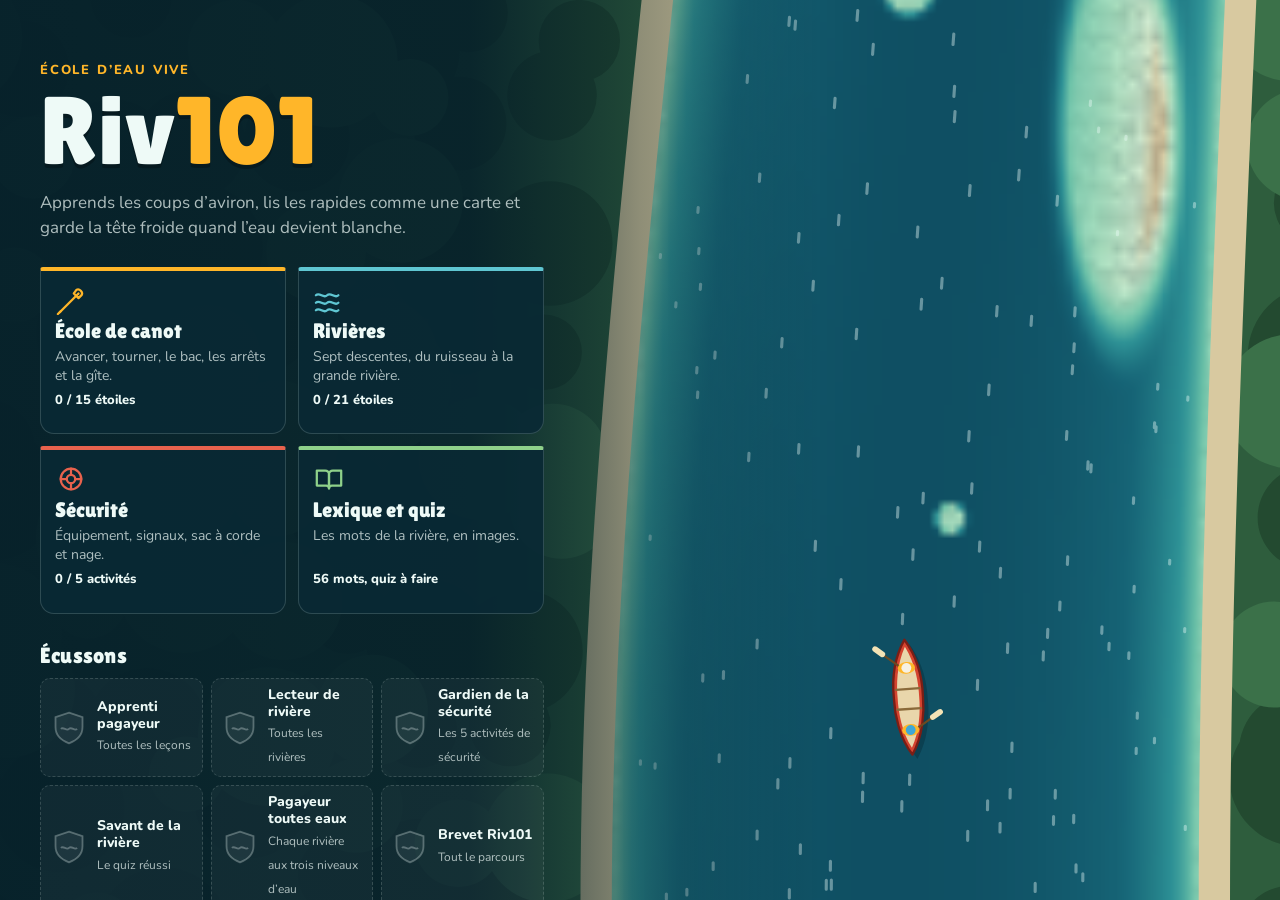
==== commit 525cea80: "Nage en position de sécurité, atelier du sac à corde, limite du bac Le nageur dénage nettement en po" ====
--- a/index.html
+++ b/index.html
@@ -223,6 +223,8 @@
 }
 .hud-name { margin: 0; font: 800 12px/1.2 var(--text); letter-spacing: .08em; text-transform: uppercase; color: var(--mute); }
 .hud-task { margin: 2px 0 0; font-weight: 700; font-size: 15px; line-height: 1.3; }
+.hud-keys { display: none; margin: 0 auto 6px; max-width: 560px; padding: 8px 12px; border-radius: 12px; background: var(--panel); border: 1px solid var(--line); border-left: 4px solid var(--vfi); font: 800 14px/1.35 var(--text); text-align: center; }
+#hud[data-mode="rope"] .hud-keys { display: block; }
 .hud-strokes { margin: 0; display: flex; flex-wrap: wrap; justify-content: center; gap: 4px; min-height: 22px; }
 .hud-strokes span { font: 800 12px/1.25 var(--text); text-align: center; padding: 5px 9px; border-radius: 999px; background: var(--vfi); color: var(--ink); }
 .hud-pause {
@@ -333,6 +335,7 @@
   </div>
   <button class="hud-pause" type="button" data-act="pause" aria-label="Pause"><svg viewBox="0 0 24 24" aria-hidden="true"><rect x="6" y="5" width="4" height="14" rx="1"/><rect x="14" y="5" width="4" height="14" rx="1"/></svg></button>
   <div class="hud-bottom">
+    <p class="hud-keys" id="hudKeys"></p>
     <p class="hud-strokes" id="hudStroke"></p>
     <div class="hud-row">
     <div class="bal" aria-hidden="true">
@@ -879,7 +882,10 @@
   const wsp = Math.hypot(U.x, U.y);
   b.vx += (U.x - b.vx) * 2.2 * dt; b.vy += (U.y - b.vy) * 2.2 * dt;
   const ix = (inp.right ? 1 : 0) - (inp.left ? 1 : 0), iy = (inp.fwd ? 1 : 0) - (inp.back ? 1 : 0), il = Math.hypot(ix, iy);
-  if (il) { const a = (b.active ? 2.6 : 0.7) / il; b.vx += ix * a * dt; b.vy += iy * a * dt; b.sdir = Math.atan2(ix, iy); }
+  // Vitesse visée par rapport à l'eau (accélération / 2,2) : nage active ~1,25 m/s ; en position de sécurité,
+  // on dénage sur le dos avec les bras, ~0,75 m/s, assez pour se diriger nettement dans le courant.
+  b.stroke = !!il;
+  if (il) { const a = (b.active ? 2.75 : 1.65) / il; b.vx += ix * a * dt; b.vy += iy * a * dt; b.sdir = Math.atan2(ix, iy); }
   b.x += b.vx * dt; b.y += b.vy * dt;
   if (wsp > 0.2) b.sth = Math.atan2(U.x, U.y);
   b.hitCd -= dt; b.clCd = (b.clCd || 0) - dt;
@@ -1152,7 +1158,13 @@
       ctx.rotate(-(b.sth || 0));
       ctx.strokeStyle = '#2b3a55'; ctx.lineWidth = 0.2; line(-0.13, 0.2, -0.15, 1.05); line(0.13, 0.2, 0.15, 1.05);
       ctx.fillStyle = '#1b2233'; circle(-0.15, 1.1, 0.13); ctx.fill(); circle(0.15, 1.1, 0.13); ctx.fill();
-      ctx.strokeStyle = '#e9c9a0'; ctx.lineWidth = 0.16; line(-0.25, 0, -0.7, 0.1); line(0.25, 0, 0.7, 0.1);
+      ctx.strokeStyle = '#e9c9a0'; ctx.lineWidth = 0.16;
+      if (b.stroke) { // il dénage : les bras balaient l'eau de chaque côté
+        const a = Math.sin(t * 9), c = Math.cos(t * 9);
+        line(-0.25, 0, -0.72, 0.1 + 0.45 * a); line(0.25, 0, 0.72, 0.1 + 0.45 * a);
+        ctx.strokeStyle = 'rgba(242,251,248,.55)'; ctx.lineWidth = 0.1;
+        line(-0.8, 0.1 + 0.45 * a, -0.8 - 0.25 * Math.abs(c), 0.1 + 0.45 * a - 0.3 * c); line(0.8, 0.1 + 0.45 * a, 0.8 + 0.25 * Math.abs(c), 0.1 + 0.45 * a - 0.3 * c);
+      } else { line(-0.25, 0, -0.7, 0.1); line(0.25, 0, 0.7, 0.1); }
       ctx.fillStyle = C.vfi; ctx.beginPath(); ctx.ellipse(0, 0, 0.3, 0.42, 0, 0, 6.2832); ctx.fill();
       ctx.fillStyle = '#f6f1e4'; circle(0, -0.5, 0.22); ctx.fill();
     }
@@ -1184,10 +1196,10 @@
     ctx.setTransform(dpr, 0, 0, dpr, 0, 0); ctx.font = '800 13px Nunito, system-ui, sans-serif'; ctx.textBaseline = 'middle';
     for (const l of list) {
       const p = self.toScreen(l.x, l.y); if (p.y < -30 || p.y > H + 40) continue;
-      const w = ctx.measureText(l.text).width + 16, x = R.clamp(p.x - w / 2, 4, Math.max(4, W - w - 4)), y = p.y - 34;
+      const w = ctx.measureText(l.text).width + 16, x = R.clamp(p.x - w / 2, 4, Math.max(4, W - w - 4)), y = l.below ? p.y + 10 : p.y - 34;
       ctx.fillStyle = l.kind === 'danger' ? '#a8321f' : l.kind === 'hint' ? C.vfi : '#0b3a46';
       rr(x, y, w, 24, 8); ctx.fill();
-      ctx.beginPath(); ctx.moveTo(p.x - 5, y + 23); ctx.lineTo(p.x, y + 31); ctx.lineTo(p.x + 5, y + 23); ctx.fill();
+      ctx.beginPath(); if (l.below) { ctx.moveTo(p.x - 5, y + 1); ctx.lineTo(p.x, y - 7); ctx.lineTo(p.x + 5, y + 1); } else { ctx.moveTo(p.x - 5, y + 23); ctx.lineTo(p.x, y + 31); ctx.lineTo(p.x + 5, y + 23); } ctx.fill();
       ctx.fillStyle = l.kind === 'hint' ? C.ink : '#fff'; ctx.fillText(l.text, x + 8, y + 12.5);
     }
   }
@@ -1342,6 +1354,7 @@
       ctx.fillStyle = '#3f2a17'; circle(q.x0, q.y0, 1.1); ctx.fill();
     }
     // Repères d'objectifs.
+    let limLab = null;
     for (const m of st.marks || []) {
       const col = m.active ? C.vfi : 'rgba(255,255,255,.4)';
       if (m.t === 'gate') {
@@ -1353,22 +1366,39 @@
       } else if (m.t !== 'portage') {
         ctx.strokeStyle = col; ctx.lineWidth = 0.35; ctx.setLineDash([1.3, 1]); ctx.lineDashOffset = -t * 1.5; circle(m.x, m.y, m.r); ctx.stroke(); ctx.setLineDash([]);
         if (m.active && st.hold > 0) { ctx.strokeStyle = '#fff'; ctx.lineWidth = 0.6; ctx.beginPath(); ctx.arc(m.x, m.y, m.r, 0, 6.2832 * Math.min(1, st.hold)); ctx.stroke(); }
-        if (m.active && m.limit) { rv.at(m.limit, A); ctx.strokeStyle = 'rgba(212,67,47,.9)'; ctx.lineWidth = 0.35; ctx.setLineDash([1.5, 1.2]); line(A.cx - A.hw, m.limit, A.cx + A.hw, m.limit); ctx.setLineDash([]); }
+        if (m.active && m.limit) { rv.at(m.limit, A); ctx.strokeStyle = 'rgba(212,67,47,.9)'; ctx.lineWidth = 0.35; ctx.setLineDash([1.5, 1.2]); line(A.cx - A.hw, m.limit, A.cx + A.hw, m.limit); ctx.setLineDash([]);
+          // Étiquette du côté opposé au cercle visé, sous la ligne à l'écran (la ligne arrive par le haut, sous la carte de consigne) ;
+          // au milieu si le canot est juste à côté.
+          const sd = m.x >= A.cx ? -1 : 1, b = st.boat;
+          let lx = A.cx + sd * A.hw * 0.55;
+          if (b && Math.abs(b.x - lx) < 5 && Math.abs(b.y - m.limit) < 8) lx = A.cx;
+          limLab = { x: lx, y: m.limit, text: 'Limite du bac', kind: 'danger', below: true };
+        }
       }
     }
     // Atelier du sac à corde.
     if (st.rope) {
       const r = st.rope;
-      if (r.fly && r.sw) {
-        const p = Math.min(1, r.fly.p), ex = r.sw.saved ? r.sw.x : r.tx + (r.fly.x - r.tx) * p, ey = r.sw.saved ? r.sw.y : r.ty + (r.fly.y - r.ty) * p;
-        ctx.strokeStyle = C.vfi; ctx.lineWidth = 0.2; line(r.tx, r.ty, ex, ey); ctx.fillStyle = C.canot; circle(ex, ey, 0.45); ctx.fill();
+      if (r.fly && r.sw && (r.fly.p < 1 || r.bag || r.sw.saved)) {
+        const p = Math.min(1, r.fly.p), g = r.bag, sv = r.sw.saved;
+        const ex = sv ? r.sw.x : g ? g.x : r.tx + (r.fly.x - r.tx) * p, ey = sv ? r.sw.y : g ? g.y : r.ty + (r.fly.y - r.ty) * p;
+        ctx.strokeStyle = C.vfi; ctx.lineWidth = 0.2;
+        if (g && !sv) { // corde posée sur l'eau : légèrement creusée vers l'aval par le courant
+          const sag = Math.min(1.5, 0.08 * Math.hypot(ex - r.tx, ey - r.ty));
+          ctx.beginPath(); ctx.moveTo(r.tx, r.ty); ctx.quadraticCurveTo((r.tx + ex) / 2, (r.ty + ey) / 2 + sag, ex, ey); ctx.stroke();
+        } else line(r.tx, r.ty, ex, ey);
+        if (!sv) { ctx.fillStyle = C.canot; circle(ex, ey, 0.45); ctx.fill(); }
+      }
+      for (const p of r.past || []) {
+        if (p.saved) { ctx.strokeStyle = C.vfi; ctx.lineWidth = 0.2; line(r.tx, r.ty, p.x, p.y); }
+        ctx.globalAlpha = Math.max(0, Math.min(1, 4 - p.t)); drawSwim({ x: p.x, y: p.y, active: false, sth: 0 }, t); ctx.globalAlpha = 1;
       }
       if (r.sw) drawSwim({ x: r.sw.x, y: r.sw.y, active: false, sth: 0 }, t);
       ctx.fillStyle = C.vfi; ctx.beginPath(); ctx.ellipse(r.tx, r.ty, 0.6, 0.42, 0, 0, 6.2832); ctx.fill(); ctx.fillStyle = '#3fa7d6'; circle(r.tx, r.ty, 0.3); ctx.fill();
     }
     if (st.boat) { if (st.boat.mode === 'swim') drawSwim(st.boat, t); else drawCanoe(st.boat, st.inp, t); }
 
-    const ls = (st.labels || []).slice();
+    const ls = (st.labels || []).slice(); if (limLab) ls.push(limLab);
     if (rv.portage && st.showSigns !== false) { const p = trail(rv, rv.portage), n = p.length; ls.push({ x: p[2], y: p[3], text: 'Portage', kind: 'hint' }, { x: p[n - 4], y: p[n - 3], text: 'Portage', kind: 'hint' }); }
     labels(ls);
   };
@@ -1895,7 +1925,7 @@
   gate: 'Passe entre les deux bouées.',
   eddy: 'Arrête-toi dans le contre-courant, derrière la roche.',
   zone: 'Arrête-toi dans le cercle et restes-y.',
-  ferry: 'Traverse en bac jusqu’au cercle, de l’autre côté.',
+  ferry: 'Traverse en bac jusqu’au cercle, de l’autre côté, sans dépasser la ligne rouge.',
   portage: 'Seuil devant! Arrête-toi dans la zone de portage, le long de la rive.',
   finish: 'Descends jusqu’à la ligne d’arrivée.',
   land: 'Accoste sur la berge pour aller voir la suite à pied.'
@@ -1912,7 +1942,7 @@
   ko: ['Trop de chocs', 'Sur le dos, pieds en surface vers l’aval : tes pieds amortissent les roches. Réessaie en position de sécurité.']
 };
 const SWIM_A = 'À l’eau! Mets-toi en position de sécurité (Espace) : sur le dos, pieds vers l’aval.';
-const SWIM_B = 'Bien! Nage avec les flèches vers l’eau calme ou la rive. La nage active (Espace), c’est seulement loin des roches.';
+const SWIM_B = 'Bien! Dénage avec les flèches vers l’eau calme ou la rive. La nage active (Espace) est plus rapide, mais seulement loin des roches.';
 const KEYS = { arrowup: 'fwd', w: 'fwd', arrowdown: 'back', s: 'back', arrowleft: 'left', arrowright: 'right', a: 'leanL', d: 'leanR', q: 'latL', e: 'latR', b: 'bail' };
 // Écoper : à l'arrêt (moins de 1 m/s par rapport au fond) dans un courant faible (moins de 1 m/s).
 const BAIL_CALM = 1.0, BAIL_SPEED = 1.0, BAIL_TIME = 3.5;
@@ -2280,52 +2310,89 @@
   def = R.ROPE; rv = R.buildRiver(def); boat = null; tasks = []; ti = 0; stats = newStats();
   labels = []; tlabels = []; parts = []; clearInp(); G.paused = false; sc = null; G.result = null;
   const ty = 80;
-  rope = { tx: rv.cxAt(ty) + rv.hwAt(ty) + 1.2, ty, sw: null, fly: null, n: 0, saved: 0, thrown: false, wait: 0 };
+  rope = { tx: rv.cxAt(ty) + rv.hwAt(ty) + 1.2, ty, sw: null, fly: null, n: 0, saved: 0, thrown: false, wait: 0, next: 0, past: [] };
   camMode = 'rope'; setSt('rope'); ropeNext(); snapCam();
 };
 function ropeNext() {
   const r = rope;
   if (r.n >= 5) { ropeEnd(); return; }
-  r.n++; r.sw = { x: rv.cxAt(30) - 9 + Math.random() * 14, y: 30, saved: false }; r.fly = null; r.thrown = false; r.wait = 0;
-}
-function ropeUpdate(dt) {
-  const r = rope, s = r && r.sw; if (!s) return;
+  // Le nageur apparaît juste hors de portée, en amont : il est à portée en 2 à 3 s, il faut quand même anticiper.
+  const y0 = r.ty - 28;
+  r.n++; r.sw = { x: Math.max(r.tx - 17, rv.cxAt(y0) - 8) + Math.random() * 10, y: y0, saved: false }; r.fly = null; r.bag = null; r.thrown = false; r.wait = 0; r.next = 0;
+}
+// Le nageur précédent (sauvé ou non) finit son trajet en arrière-plan pendant que le suivant arrive.
+function ropeSwim(s, r, dt) {
   if (s.saved) { // la corde fait pendule : le courant ramène le nageur vers la rive du lanceur
     const bx = rv.cxAt(s.y) + rv.hwAt(s.y) - 0.8;
     s.x += Math.min(1.9 * dt, Math.max(0, bx - s.x)); s.y += (r.ty + 3 - s.y) * Math.min(1, dt * 0.9);
-  } else {
-    // Tant que le nageur est loin en amont, hors de portée, il arrive plus vite (pas d'attente à vide).
-    const k = s.y < r.ty && Math.hypot(s.x - r.tx, s.y - r.ty) > 26 ? 3 : 1;
-    rv.flow(s.x, s.y, U); s.x += U.x * dt * k; s.y += U.y * dt * k;
-    for (const k of rv.rocks) { const dx = s.x - k.x, dy = s.y - k.y, d = Math.hypot(dx, dy), m = k.r + 0.5; if (d < m && d > 0.01) { s.x = k.x + dx / d * m; s.y = k.y + dy / d * m; } }
-  }
+    return;
+  }
+  // Hors de portée, il arrive plus vite ; à portée, il garde au moins 1,2 m/s vers l'aval (pas de nageur figé dans un remous).
+  // Pendant que la corde flotte, il dérive exactement comme elle.
+  const k = !r.bag && s.y < r.ty && Math.hypot(s.x - r.tx, s.y - r.ty) > 21 ? 3 : 1;
+  rv.flow(s.x, s.y, U); s.x += U.x * dt * k; s.y += Math.max(U.y * k, 1.2) * dt;
+  for (const k of rv.rocks) { const dx = s.x - k.x, dy = s.y - k.y, d = Math.hypot(dx, dy), m = k.r + 0.5; if (d < m && d > 0.01) { s.x = k.x + dx / d * m; s.y = k.y + dy / d * m; } }
+}
+function ropeOut(s, r) { return s.y > Math.min(132, r.ty + 26) || s.x > rv.cxAt(s.y) + rv.hwAt(s.y) - 1 || s.x < rv.cxAt(s.y) - rv.hwAt(s.y) + 1; }
+// Dérive commune au nageur et à la corde posée sur l'eau : même courant, donc même vitesse au même endroit.
+function ropeDrift(x, y) { rv.flow(x, y, U); U.y = Math.max(U.y, 1.2); return U; }
+function ropeUpdate(dt) {
+  const r = rope; if (!r) return;
+  for (let i = r.past.length - 1; i >= 0; i--) { const p = r.past[i]; p.t += dt; ropeSwim(p, r, dt); if (p.t > 4 || (!p.saved && ropeOut(p, r))) r.past.splice(i, 1); }
+  const s = r.sw; if (!s) return;
+  ropeSwim(s, r, dt);
   if (r.fly && r.fly.p < 1) { r.fly.p += dt / r.fly.dur; if (r.fly.p >= 1) { r.fly.p = 1; ropeLand(); } }
-  const out = s.y > 132 || s.x > rv.cxAt(s.y) + rv.hwAt(s.y) - 1 || s.x < rv.cxAt(s.y) - rv.hwAt(s.y) + 1;
-  if (out) { r.wait += dt; if (r.wait > 0.9) ropeNext(); }
-}
+  else if (r.bag) ropeFloat(dt);
+  // Après le lancer (corde attrapée, ou corde ramenée), le nageur suivant arrive environ 1 s plus tard.
+  if (r.thrown && !r.bag && r.fly && r.fly.p >= 1) { r.next += dt; if (r.next > 1) { r.past.push(Object.assign({ t: 0 }, s)); ropeNext(); } return; }
+  if (!r.bag && ropeOut(s, r)) { r.wait += dt; if (r.wait > 0.6) ropeNext(); }
+}
+// Le sac est tombé : la corde flotte entre le lanceur (bout fixe) et le sac, qui descend avec le courant.
 function ropeLand() {
   const r = rope, s = r.sw, f = r.fly;
-  if (segD(s.x, s.y, r.tx, r.ty, f.x, f.y) < 2.2) {
-    s.saved = true; r.saved++; sfx('ding'); say('Bien lancé! Il attrape la corde et le courant le ramène au bord.'); return;
-  }
-  sfx('no');
   const lt = Math.hypot(f.x - r.tx, f.y - r.ty), st = Math.hypot(s.x - r.tx, s.y - r.ty);
-  if (lt < st - 2.2) say('Trop court. Lance plus loin que le nageur : la corde doit tomber sur lui.');
-  else if (f.y < s.y) say('Trop tard : la corde est tombée derrière lui. Vise un peu devant, là où il sera.');
-  else say('Trop tôt : vise plus près de lui.');
+  r.bag = { x: f.x, y: f.y, L: Math.max(lt, 1), t: 0, short: lt < st - 2.2, up: f.y < s.y - 1 };
+  ropeFloat(0);
+}
+function ropeFloat(dt) {
+  const r = rope, s = r.sw, g = r.bag;
+  if (dt) {
+    g.t += dt; const u = ropeDrift(g.x, g.y); g.x += u.x * dt; g.y += u.y * dt;
+    // Le lanceur tient le bout : la corde ne s'allonge pas, le sac pendule vers la rive du lanceur.
+    const dx = g.x - r.tx, dy = g.y - r.ty, d = Math.hypot(dx, dy);
+    if (d > g.L) { g.x = r.tx + dx / d * g.L; g.y = r.ty + dy / d * g.L; }
+    const hi = rv.cxAt(g.y) + rv.hwAt(g.y) - 0.5, lo = rv.cxAt(g.y) - rv.hwAt(g.y) + 0.5; g.x = R.clamp(g.x, lo, hi);
+  }
+  // Point de la corde le plus proche du nageur.
+  const vx = g.x - r.tx, vy = g.y - r.ty, l2 = vx * vx + vy * vy || 1, q = R.clamp(((s.x - r.tx) * vx + (s.y - r.ty) * vy) / l2, 0, 1);
+  const px = r.tx + vx * q, py = r.ty + vy * q, dd = Math.hypot(s.x - px, s.y - py);
+  if (dd < 2.2) {
+    s.saved = true; r.saved++; r.bag = null; sfx('ding'); say('Bien lancé! Il attrape la corde et le courant le ramène au bord.'); return;
+  }
+  // La corde flotte juste devant lui (en aval) : il dénage vers elle. Il ne remonte pas le courant pour la chercher.
+  if (dt && dd < 4.5 && py - s.y > 0.5) { s.x += (px - s.x) / dd * 0.9 * dt; s.y += (py - s.y) / dd * 0.9 * dt; }
+  // Corde tendue vers l'aval le long de la berge, ou trop longtemps à l'eau : on la ramène.
+  const taut = g.y > r.ty && Math.hypot(g.x - r.tx, g.y - r.ty) > g.L - 0.3 && g.x > rv.cxAt(g.y) + rv.hwAt(g.y) - 4;
+  if (g.t > 5.5 || taut || s.y > g.y + 3 && s.y > r.ty + 2) {
+    r.bag = null; sfx('no');
+    if (g.short) say('Trop court. Lance plus loin que le nageur : la corde doit tomber sur lui.');
+    else if (g.up) say('Trop tard : la corde est tombée derrière lui et dérive à sa vitesse. Vise sur lui ou un peu en aval.');
+    else say('Raté : la corde ne lui est pas passée dessus. Vise sur lui ou un peu en aval.');
+  }
 }
 function ropeEnd() {
-  const r = rope, ok = r.saved >= 3; r.sw = null; r.fly = null;
+  const r = rope, ok = r.saved >= 3; r.sw = null; r.fly = null; r.bag = null; r.past = [];
   if (ok) R.save.mark('rope');
   setSt('dlg'); sfx(ok ? 'win' : 'no');
   R.ui.dialog('Atelier terminé', '<p>Tu as sauvé <b>' + r.saved + '</b> nageur' + (r.saved > 1 ? 's' : '') + ' sur 5.</p><p>' +
-    (ok ? 'Bravo! Tu sais lancer le sac à corde.' : 'Il en faut 3 pour réussir. Vise un peu devant le nageur, là où il sera.') + '</p>',
+    (ok ? 'Bravo! Tu sais lancer le sac à corde.' : 'Il en faut 3 pour réussir. Lance sur le nageur ou un peu plus loin : la corde doit lui passer dessus.') + '</p>',
     [['Rejouer', G.ropeStart], ['Retour', () => R.ui.go('secu')]]);
 }
-G.ropeTap = function (sx, sy) {
+G.ropeTap = function (sx, sy) { if (rd) { const w = rd.toWorld(sx, sy); G.ropeThrow(w.x, w.y); } };
+G.ropeThrow = function (wx, wy) {
   const r = rope;
   if (G.st !== 'rope' || G.paused || !r || !r.sw || r.thrown || r.sw.saved) return;
-  const w = rd.toWorld(sx, sy); let dx = w.x - r.tx, dy = w.y - r.ty, d = Math.hypot(dx, dy) || 0.01;
+  let dx = wx - r.tx, dy = wy - r.ty, d = Math.hypot(dx, dy) || 0.01;
   if (d > 22) { dx *= 22 / d; dy *= 22 / d; d = 22; }
   r.fly = { x: r.tx + dx, y: r.ty + dy, p: 0, dur: 0.45 + 0.03 * d }; r.thrown = true;
   tlabels.push({ x: r.tx, y: r.ty, text: 'Corde!', kind: 'ok', until: G.t + 1.3 }); sfx('whoosh');
@@ -2419,7 +2486,7 @@
   rd.draw(rv, {
     t: G.t, parts, labels: labels.concat(tlabels), marks, boat: camMode === 'rope' ? null : boat, inp,
     hold: playing && k && k.hold ? hold / k.hold : 0,
-    rope: rope ? { tx: rope.tx, ty: rope.ty, sw: rope.sw, fly: rope.fly } : null,
+    rope: rope ? { tx: rope.tx, ty: rope.ty, sw: rope.sw, fly: rope.fly, bag: rope.bag, past: rope.past } : null,
     showSigns: camMode !== 'scout'
   });
 }
@@ -2444,12 +2511,25 @@
 const txt = (id, v) => put(id, 't', v, (e, x) => { e.textContent = x; });
 const cls = (id, v) => put(id, 'c', v, (e, x) => { e.className = x; });
 const dat = (id, k, v) => put(id, k, v, (e, x) => { e.setAttribute(k, x); });
+// Consigne d'une tâche ; un bac rappelle toujours la ligne rouge (limite du bac) si la consigne n'en parle pas.
+function taskMsg(k) {
+  const m = k.m || MSG[k.t] || '';
+  return k.t === 'ferry' && k.limit && !/ligne rouge/i.test(m) ? m + ' Ne dépasse pas la ligne rouge.' : m;
+}
+// Rappel permanent des commandes de l'atelier, selon l'appareil utilisé.
+function ropeKeys() {
+  if (gpOn) return 'Vise avec le stick, lance avec A.';
+  if (touch) return 'Clique ou touche l’endroit où lancer la corde.';
+  return 'Clique ou touche l’endroit où lancer la corde. Au clavier : vise avec les flèches, lance avec Espace ou Entrée.';
+}
+G.ropeKeys = () => ropeKeys();
 const HEART = '<svg viewBox="0 0 24 22" aria-hidden="true"><path d="M12 21 2.6 11.6A5.6 5.6 0 0 1 12 4a5.6 5.6 0 0 1 9.4 7.6z"/></svg>';
 function hud() {
   if (G.view === 'rope' && rope) {
     dat('hud', 'data-mode', 'rope'); txt('hudName', 'Sac à corde');
-    txt('hudTask', rope.sw ? 'Nageur ' + rope.n + ' sur 5. Crie « Corde! », puis touche l’eau un peu devant lui pour lancer.' : '');
+    txt('hudTask', rope.sw ? 'Nageur ' + rope.n + ' sur 5. Crie « Corde! », puis lance la corde sur lui ou un peu plus loin.' : '');
     put('hudStroke', 'h', 'Sauvés : ' + rope.saved, (e, x) => { e.innerHTML = '<span>' + x + '</span>'; });
+    txt('hudKeys', ropeKeys());
     return;
   }
   if (G.view !== 'run' || !boat) return;
@@ -2457,7 +2537,7 @@
   dat('hud', 'data-mode', swim ? 'swim' : 'canoe'); dat('pad', 'data-mode', swim ? 'swim' : 'canoe');
   txt('hudName', def.name + (niveau === 'bas' ? ' · eau basse' : niveau === 'haut' ? ' · eau haute' : ''));
   const k = tasks[ti];
-  txt('hudTask', swim ? (b.active ? SWIM_A : SWIM_B) : k ? (k.m || MSG[k.t] || '') : 'Bravo!');
+  txt('hudTask', swim ? (b.active ? SWIM_A : SWIM_B) : k ? taskMsg(k) : 'Bravo!');
   const sk = [];
   if (swim) sk.push(b.active ? 'Nage active' : 'Position de sécurité');
   else {
@@ -2482,7 +2562,7 @@
 }
 
 G.frame = function (dt) {
-  pollPad(dt);
+  pollPad(dt); kbAimMove(dt);
   if (G.st !== 'demo') for (const k in inp) inp[k] = kb[k] || gp[k];
   G.update(dt);
   if (!rd || !rv) return;
@@ -2543,7 +2623,7 @@
   gpPrev = cur;
   const lx = ax(0), ly = ax(1), DZ = 0.35;
   const up = cur[12] || ly < -DZ, dn = cur[13] || ly > DZ, lf = cur[14] || lx < -DZ, rt = cur[15] || lx > DZ;
-  if (!gpOn) { if (cur.some(Boolean)) padOn(); else return; }
+  if (!gpOn) { if (cur.some(Boolean) || up || dn || lf || rt) padOn(); else return; } // le stick seul active aussi la manette
   document.body.classList.add('pad');
   const root = padRoot();
   if (root) { // menus et dialogues : navigation au focus
@@ -2570,7 +2650,7 @@
     }
     gp.fwd = up; gp.back = dn; gp.left = lf; gp.right = rt;
   } else if ((G.view === 'scout' || G.view === 'rope') && !G.paused && rd) {
-    if (cross.view !== G.view) { cross.view = G.view; cross.x = rd.W / 2; cross.y = rd.H * 0.4; }
+    crossInit();
     const sx = Math.abs(lx) > 0.2 ? lx : (cur[15] ? 1 : 0) - (cur[14] ? 1 : 0);
     const sy = Math.abs(ly) > 0.2 ? ly : (cur[13] ? 1 : 0) - (cur[12] ? 1 : 0);
     cross.x = R.clamp(cross.x + sx * 520 * dt, 0, rd.W); cross.y = R.clamp(cross.y + sy * 520 * dt, 0, rd.H);
@@ -2582,11 +2662,21 @@
     }
   }
 }
+// Réticule au clavier dans l'atelier du sac à corde : flèches pour viser (le même que celui de la manette).
+let kbAim = false;
+function crossInit() { if (rd && cross.view !== G.view) { cross.view = G.view; cross.x = rd.W / 2; cross.y = rd.H * 0.4; } }
+function kbAimMove(dt) {
+  if (G.view !== 'rope' || G.paused || !rd) return;
+  const sx = (kb.right ? 1 : 0) - (kb.left ? 1 : 0), sy = (kb.back ? 1 : 0) - (kb.fwd ? 1 : 0);
+  if (!sx && !sy) return;
+  kbAim = true; crossInit();
+  cross.x = R.clamp(cross.x + sx * 420 * dt, 0, rd.W); cross.y = R.clamp(cross.y + sy * 420 * dt, 0, rd.H);
+}
 function drawCross() {
   const el = R.$('#cross'); if (!el) return;
   const aim = G.view === 'scout' || G.view === 'rope';
   if (!aim) cross.view = '';
-  const on = gpOn && aim && !G.paused && !(R.ui && R.ui.dialogOpen());
+  const on = (gpOn || (kbAim && G.view === 'rope')) && aim && !G.paused && !(R.ui && R.ui.dialogOpen());
   if (el.hidden === on) el.hidden = !on;
   if (on) el.style.transform = 'translate(' + Math.round(cross.x) + 'px,' + Math.round(cross.y) + 'px)';
 }
@@ -2603,6 +2693,11 @@
     if (k === 'arrowup') { G.scoutPan(12); e.preventDefault(); } else if (k === 'arrowdown') { G.scoutPan(-12); e.preventDefault(); }
     return;
   }
+  if (G.st === 'rope' && !G.paused) {
+    if (k.startsWith('arrow')) { kb[KEYS[k]] = true; e.preventDefault(); }
+    else if ((k === ' ' || k === 'spacebar' || k === 'enter') && !e.repeat) { e.preventDefault(); kbAim = true; crossInit(); G.ropeTap(cross.x, cross.y); }
+    return;
+  }
   if ((G.st !== 'run' && G.st !== 'swim') || G.paused) return;
   if (k === ' ' || k === 'spacebar') { e.preventDefault(); if (!e.repeat) G.toggleSwim(); return; }
   const m = KEYS[k]; if (m) { kb[m] = true; e.preventDefault(); }
@@ -2623,7 +2718,7 @@
 
   cv.addEventListener('pointerdown', e => {
     if (G.st === 'scout' && !G.paused) { drag = { id: e.pointerId, x: e.clientX, y: e.clientY, y0: sc.y, moved: false }; try { cv.setPointerCapture(e.pointerId); } catch (x) { /* rien */ } }
-    else if (G.st === 'rope') G.ropeTap(e.clientX, e.clientY);
+    else if (G.st === 'rope') { kbAim = false; G.ropeTap(e.clientX, e.clientY); }
   });
   cv.addEventListener('pointermove', e => {
     if (!drag || drag.id !== e.pointerId) return;
@@ -2885,7 +2980,8 @@
 }
 function ropeBrief() {
   menu(panel('Lance le sac à corde', '<p class="intro">Un ami est tombé à l’eau. Tu es sur la rive, en aval de lui, avec un sac à corde.</p>' +
-    '<ol class="steps"><li><b>Crie « Corde! »</b> pour qu’il te regarde.</li><li><b>Lance pour que la corde tombe sur lui</b>, un peu devant, là où il sera.</li><li><b>Tiens-toi solidement</b>, assis ou derrière un appui. Ne t’attache jamais à la corde.</li></ol>' +
+    '<ol class="steps"><li><b>Crie « Corde! »</b> pour qu’il te regarde.</li><li><b>Lance sur le nageur ou un peu plus loin</b> : la corde doit lui passer dessus. Une fois à l’eau, elle descend avec le courant.</li><li><b>Tiens-toi solidement</b>, assis ou derrière un appui. Ne t’attache jamais à la corde.</li></ol>' +
+    '<p class="intro"><b>Commandes :</b> ' + (G.padActive() ? 'vise avec le stick, lance avec A.' : 'clique ou touche l’endroit où lancer la corde. Au clavier, vise avec les flèches et lance avec Espace ou Entrée. À la manette, vise avec le stick et lance avec A.') + '</p>' +
     '<p class="small mute">Touche ou clique sur l’eau pour lancer. Avec la manette : réticule au stick gauche, A pour lancer. Un seul lancer par nageur. Il en faut 3 sur 5.</p>' +
     '<div class="actions"><button class="btn" data-go="ropego">Commencer</button><button class="btn ghost" data-go="secu">Retour</button></div>', 'secu', 'Sécurité'), 'sub');
 }
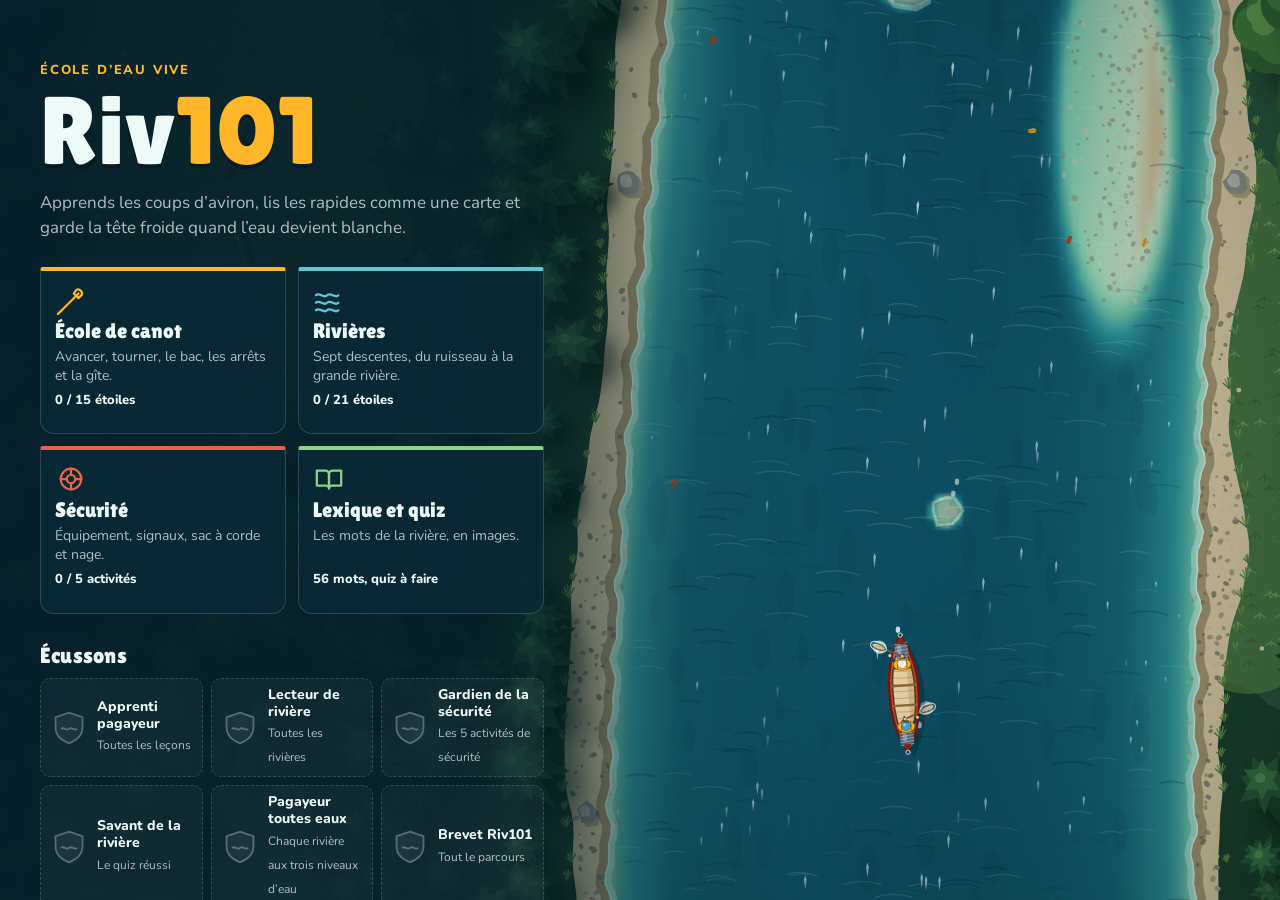
==== commit 12b55a84: "Passe graphique : eau vivante, forêt boréale, falaises, roches en volume, canot détaillé Décor préca" ====
--- a/index.html
+++ b/index.html
@@ -87,6 +87,7 @@
 .badge small { color: var(--mute); font-size: 12px; }
 .opts { display: flex; flex-wrap: wrap; gap: 8px 22px; margin-top: 24px; }
 .opts label { display: inline-flex; align-items: center; gap: 10px; min-height: 44px; cursor: pointer; font-weight: 700; }
+.opts-row { display: flex; flex-wrap: wrap; gap: 8px; }
 .opts input { width: 22px; height: 22px; accent-color: var(--vfi); }
 @media (max-width: 879px) {
   #screen.home { background: linear-gradient(180deg, rgba(6,32,42,0) 0, rgba(6,32,42,0) 28vh, rgba(6,32,42,.92) 40vh, rgba(6,32,42,.97) 100%); }
@@ -407,7 +408,7 @@
 R.shuffle = a => { a = a.slice(); for (let i = a.length - 1; i > 0; i--) { const j = Math.floor(Math.random() * (i + 1)); const t = a[i]; a[i] = a[j]; a[j] = t; } return a; };
 
 R.save = {
-  d: { stars: {}, done: {}, opts: { sound: 'normal', unlock: false } },
+  d: { stars: {}, done: {}, opts: { sound: 'normal', unlock: false, gfx: 'riche' } },
   load() {
     try {
       const s = JSON.parse(localStorage.getItem('riv101') || 'null');
@@ -415,6 +416,7 @@
       // Ancienne sauvegarde : sound était vrai ou faux.
       const m = this.d.opts.sound;
       if (m === false) this.d.opts.sound = 'coupe'; else if (!R.SOUND[m]) this.d.opts.sound = 'normal';
+      if (!R.GFX[this.d.opts.gfx]) this.d.opts.gfx = 'riche';
     } catch (e) { /* stockage indisponible : on joue sans sauvegarde */ }
   },
   store() { try { localStorage.setItem('riv101', JSON.stringify(this.d)); } catch (e) { /* idem */ } },
@@ -423,6 +425,18 @@
 };
 // Étoiles par niveau d'eau : « id » en eau moyenne (comme avant), « id@bas » et « id@haut ».
 R.starKey = (id, niv) => niv && niv !== 'moyen' ? id + '@' + niv : id;
+
+// Réglage des graphiques : « riches » (eau animée, écume, ombres, détails de vie) ou « simples »
+// (pour les appareils lents). R.gfx.rich() est lu à chaque image par le rendu.
+R.GFX = { riche: { t: 'Graphiques : riches' }, simple: { t: 'Graphiques : simples' } };
+R.gfx = {
+  mode() { return R.GFX[R.save.d.opts.gfx] ? R.save.d.opts.gfx : 'riche'; },
+  rich() { return this.mode() === 'riche'; },
+  // auto : bascule décidée par le jeu (images trop lentes) ; un choix manuel coupe la détection.
+  set(m, auto) { R.save.d.opts.gfx = R.GFX[m] ? m : 'riche'; if (!auto) R.save.d.opts.gfxManual = true; R.save.store(); },
+  next() { const m = this.mode() === 'riche' ? 'simple' : 'riche'; this.set(m); return m; },
+  reduced() { try { return !!(window.matchMedia && matchMedia('(prefers-reduced-motion: reduce)').matches); } catch (e) { return false; } }
+};
 
 // Réglages du son : gain général, effets, bruit de la rivière.
 R.SOUND = { normal: { m: 1, fx: 1, riv: 1, t: 'Son : normal' }, doux: { m: 1, fx: 0.7, riv: 0.5, t: 'Son : doux' }, coupe: { m: 0, fx: 1, riv: 1, t: 'Son : coupé' } };
@@ -1005,29 +1019,43 @@
 R.sim = { newBoat, stepCanoe, stepSwim, bot, strokes, naive };
 })();
 
-// ---- src/render.js
+// ---- src/render-bg.js
 (function () {
 'use strict';
-// Rendu canvas : rivière vue de haut, l'aval vers le haut de l'écran.
-const C = { forest: '#2e5d3d', t1: '#234a30', t2: '#3b7149', sand: '#d8c9a0', water: '#23808c', foam: '#f2fbf8', rock: '#868c8a', rockD: '#4f5656', rockL: '#aab0ad', canot: '#d4432f', vfi: '#ffb629', ink: '#06202a' };
-const A = {};
-
-// Carte de profondeur : calculée une fois par rivière et par niveau d'eau dans un canvas hors écran
-// (2,5 px par mètre), puis dessinée avec lissage dans le contour de l'eau. Foncé = profond (veine
-// principale), turquoise, vert clair = peu profond, très pâle avec cailloux et rides = haut-fond,
-// gravier beige = à sec.
+// Rendu, partie 1 : tout ce qui ne bouge pas. Carte de profondeur, forêt, berges, falaises, sentier
+// de portage et roches sont peints une seule fois dans des canvas hors écran (tuiles de 512 px à
+// l'échelle de l'écran, sprites d'arbres et de roches), puis simplement recopiés à chaque image.
+// Lumière unique : elle vient du haut à gauche de l'écran ; les ombres tombent vers le bas à droite,
+// c'est-à-dire vers +x et vers l'amont (-y) dans le repère de la rivière.
+const RB = R.RB = {};
+const A = {}, B = {};
+RB.C = {
+  floor: '#28533a', dense: '#1b3d29', meadow: '#557f46', sand: '#d9c9a0', sandW: '#b9a77c', gravel: '#b8ad94',
+  rock: '#8a908c', rockD: '#4c5554', rockL: '#b4b9b4', canot: '#d4432f', vfi: '#ffb629', ink: '#06202a', foam: '#f2fbf8'
+};
+const C = RB.C;
+// Ombres : décalage (en mètres, repère de la rivière) d'un objet de hauteur 1.
+RB.SH = { x: 0.55, y: -0.45 };
+
+// Bruit de valeur lissé, déterministe (0..1).
+function vn(x, y, s) {
+  const xi = Math.floor(x), yi = Math.floor(y), xf = x - xi, yf = y - yi, u = xf * xf * (3 - 2 * xf), v = yf * yf * (3 - 2 * yf);
+  const h = (i, j) => R.hash(i * 157.31 + j * 311.73 + s * 71.17);
+  const a = h(xi, yi), b = h(xi + 1, yi), c = h(xi, yi + 1), d = h(xi + 1, yi + 1);
+  return a + (b - a) * u + (c - a) * v + (a - b - c + d) * u * v;
+}
+RB.vn = vn;
+
+// ---------- Carte de profondeur ----------
+// Calculée une fois par rivière et par niveau d'eau (2,5 px par mètre), dessinée avec lissage dans les
+// tuiles. Foncé = profond (veine principale), turquoise, vert clair = peu profond, très pâle = haut-fond,
+// gravier beige = à sec. La profondeur elle-même est gardée pour placer les galets.
 const PX = 2.5, MAPS = new WeakMap();
-const RAMP = [[-0.05, 200, 186, 150], [0.02, 190, 216, 192], [0.15, 160, 214, 184], [0.3, 108, 194, 168], [0.5, 46, 146, 150], [0.8, 22, 100, 118], [1.3, 13, 74, 94], [2.0, 8, 54, 74]];
-function depthColor(d, x, y, out) {
+const RAMP = [[-0.05, 205, 190, 152], [0.02, 196, 222, 196], [0.15, 164, 217, 186], [0.3, 108, 194, 168], [0.5, 44, 144, 150], [0.8, 20, 98, 117], [1.3, 12, 71, 92], [2.0, 7, 50, 70]];
+function depthColor(d, out) {
   let i = 0; while (i < RAMP.length - 2 && d > RAMP[i + 1][0]) i++;
   const a = RAMP[i], b = RAMP[i + 1], t = R.clamp((d - a[0]) / (b[0] - a[0]), 0, 1);
-  let r = a[1] + (b[1] - a[1]) * t, g = a[2] + (b[2] - a[2]) * t, bl = a[3] + (b[3] - a[3]) * t;
-  if (d < 0.32) { // cailloux du fond et petites rides serrées
-    const k = 1 - R.clamp(d / 0.32, 0, 1), n = (R.hash(Math.floor(x * 2.2) * 57 + Math.floor(y * 2.2) * 131) - 0.5) * 34 * k;
-    const rip = d > 0 ? Math.sin(y * 4.2 + Math.sin(x * 1.3) * 0.8) * 9 * k : 0;
-    r += n + rip; g += n + rip; bl += n * 0.8 + rip;
-  }
-  out[0] = r; out[1] = g; out[2] = bl;
+  out[0] = a[1] + (b[1] - a[1]) * t; out[1] = a[2] + (b[2] - a[2]) * t; out[2] = a[3] + (b[3] - a[3]) * t;
 }
 function depthMap(rv) {
   const key = rv.def; let per = MAPS.get(key);
@@ -1038,155 +1066,1185 @@
   xa -= 2; xb += 2; const ya = -2, yb = rv.L + 2;
   const w = Math.ceil((xb - xa) * PX), h = Math.ceil((yb - ya) * PX);
   const cv = document.createElement('canvas'); cv.width = w; cv.height = h;
-  const g = cv.getContext('2d'), img = g.createImageData(w, h), D = img.data, col = [0, 0, 0];
+  const g = cv.getContext('2d'), img = g.createImageData(w, h), Dt = img.data, col = [0, 0, 0], D = new Float32Array(w * h);
   for (let j = 0; j < h; j++) {
     const y = ya + (j + 0.5) / PX; rv.at(y, A); const cx = A.cx, hw = A.hw * 0.995;
     for (let i = 0; i < w; i++) {
-      // Hors de l'eau, on prolonge la couleur du bord : le lissage reste propre le long de la berge.
-      const x = R.clamp(xa + (i + 0.5) / PX, cx - hw, cx + hw);
-      depthColor(rv.depth(x, y), x, y, col);
-      const o = (j * w + i) * 4; D[o] = col[0]; D[o + 1] = col[1]; D[o + 2] = col[2]; D[o + 3] = 255;
+      // Hors de l'eau, on prolonge la valeur du bord : le lissage reste propre le long de la berge.
+      const x = R.clamp(xa + (i + 0.5) / PX, cx - hw, cx + hw), d = rv.depth(x, y), o = j * w + i;
+      D[o] = d; depthColor(d, col);
+      Dt[o * 4] = col[0]; Dt[o * 4 + 1] = col[1]; Dt[o * 4 + 2] = col[2]; Dt[o * 4 + 3] = 255;
     }
   }
   g.putImageData(img, 0, 0);
-  return (per[rv.niveau] = { cv, xa, ya, w: w / PX, h: h / PX });
+  return (per[rv.niveau] = { cv, D, gw: w, gh: h, xa, ya, w: w / PX, h: h / PX });
 }
 R.depthMap = depthMap;
-
-function hull(c) {
-  c.beginPath(); c.moveTo(0, 2.45);
-  c.bezierCurveTo(0.55, 1.6, 0.64, 0.6, 0.62, 0); c.bezierCurveTo(0.64, -0.7, 0.5, -1.7, 0, -2.45);
-  c.bezierCurveTo(-0.5, -1.7, -0.64, -0.7, -0.62, 0); c.bezierCurveTo(-0.64, 0.6, -0.55, 1.6, 0, 2.45); c.closePath();
-}
+RB.depthMap = depthMap;
+// Profondeur interpolée dans la carte (rapide ; pour le décor seulement).
+RB.depthAt = function (dm, x, y) {
+  const fx = R.clamp((x - dm.xa) * PX - 0.5, 0, dm.gw - 1.001), fy = R.clamp((y - dm.ya) * PX - 0.5, 0, dm.gh - 1.001);
+  const i = fx | 0, j = fy | 0, u = fx - i, v = fy - j, o = j * dm.gw + i, D = dm.D;
+  return (D[o] * (1 - u) + D[o + 1] * u) * (1 - v) + (D[o + dm.gw] * (1 - u) + D[o + dm.gw + 1] * u) * v;
+};
+
+// ---------- Berges ----------
+// Largeur de la plage (m) d'un côté (-1 gauche, 1 droite) ; 0 le long d'une falaise.
+function cliffK(rv, sd, y) {
+  const side = sd < 0 ? 'L' : 'R'; let k = 0;
+  for (const b of rv.banks || []) if (b.side === side && b.type === 'cliff') k = Math.max(k, R.sstep(b.y0 - 2.5, b.y0 + 0.5, y) * R.sstep(b.y1 + 2.5, b.y1 - 0.5, y));
+  return k;
+}
+RB.cliffK = cliffK;
+function beachW(rv, sd, y) { return (0.8 + 1.9 * vn(y / 9, sd * 3.3, 5)) * (1 - cliffK(rv, sd, y)); }
+function cliffW(sd, y) { return 4.6 + 1.6 * vn(y / 3.2, sd * 5, 3) + 0.8 * vn(y / 1.1, sd * 2, 4) + 0.9 * R.hash(Math.floor(y / 1.3) * 3.3 + sd); }
+RB.cliffW = cliffW;
+// Petite irrégularité de la ligne d'eau (dessin à la main ; la physique garde la berge exacte).
+const wob = (sd, y) => 0.12 * Math.sin(y * 1.7 + sd) + 0.09 * Math.sin(y * 3.3 + sd * 2);
+
+// Sentier de portage : de la bande d'arrêt jusqu'à la remise à l'eau, sur la terre.
+RB.trail = function (rv, z) {
+  const sd = z.side === 'L' ? -1 : 1, ym = (z.y0 + z.y1) / 2, pts = [], off = y => A.hw + 6 + 1.5 * Math.sin(y * 0.12);
+  rv.at(ym, A); pts.push(A.cx + sd * (A.hw - 0.5), ym);
+  for (let y = ym; y < z.toY; y += 2) { rv.at(y, A); pts.push(A.cx + sd * off(y), y); }
+  rv.at(z.toY, A); pts.push(A.cx + sd * off(z.toY), z.toY, A.cx + sd * (A.hw - 0.5), z.toY);
+  return pts;
+};
+function segDist(px, py, p) {
+  let best = 1e9;
+  for (let i = 0; i + 3 < p.length; i += 2) {
+    const x0 = p[i], y0 = p[i + 1], vx = p[i + 2] - x0, vy = p[i + 3] - y0, l = vx * vx + vy * vy || 1e-6;
+    const t = R.clamp(((px - x0) * vx + (py - y0) * vy) / l, 0, 1), d = Math.hypot(px - x0 - vx * t, py - y0 - vy * t);
+    if (d < best) best = d;
+  }
+  return best;
+}
+
+// ---------- Sprites d'arbres ----------
+// Conifères vus de haut (étoiles à étages), quelques feuillus (couronnes en grappe), dont des
+// feuillus d'automne. Ombre douce portée vers le bas à droite (mode riche seulement).
+const TREES = new Map();
+function star(g, n, r0, r1, rot, seed) {
+  g.beginPath();
+  for (let i = 0; i < n * 2; i++) {
+    const a = rot + i / (n * 2) * 6.2832, j = 0.85 + 0.3 * R.hash(seed + i * 3.1), r = (i % 2 ? r1 : r0) * j;
+    const x = Math.cos(a) * r, y = Math.sin(a) * r; if (i) g.lineTo(x, y); else g.moveTo(x, y);
+  }
+  g.closePath();
+}
+function blobs(g, r, seed, n) {
+  g.beginPath();
+  for (let i = 0; i < n; i++) {
+    const a = i / n * 6.2832 + R.hash(seed + i) * 0.8, d = i ? r * (0.38 + 0.12 * R.hash(seed * 3 + i)) : 0, rr = r * (i ? 0.48 + 0.14 * R.hash(seed + i * 7) : 0.62);
+    const x = Math.cos(a) * d, y = Math.sin(a) * d; g.moveTo(x + rr, y); g.arc(x, y, rr, 0, 6.2832);
+  }
+}
+function treeSprite(S, rich, kind, r, seed) {
+  const sh = rich ? r * 0.75 : 0, pad = 2, half = Math.ceil(r * 1.15 * S) + pad, sz = half * 2 + Math.ceil(sh * S);
+  const cv = document.createElement('canvas'); cv.width = cv.height = sz;
+  const g = cv.getContext('2d'); g.translate(half, half); g.scale(S, S);
+  const shadow = col => { if (!rich) return; g.shadowColor = col; g.shadowBlur = r * 0.55 * S; g.shadowOffsetX = r * 0.5 * S; g.shadowOffsetY = r * 0.42 * S; };
+  const noShadow = () => { g.shadowColor = 'rgba(0,0,0,0)'; g.shadowBlur = 0; g.shadowOffsetX = g.shadowOffsetY = 0; };
+  if (kind === 'c') { // conifère : trois étages d'aiguilles, plus clair vers la lumière
+    const n = 7 + (seed % 3), rot = R.hash(seed) * 6.28;
+    shadow('rgba(0,14,8,.55)'); g.fillStyle = '#183d25'; star(g, n, r, r * 0.52, rot, seed); g.fill(); noShadow();
+    g.fillStyle = '#245433'; g.save(); g.translate(-0.08 * r, -0.08 * r); star(g, n, r * 0.74, r * 0.4, rot + 0.3, seed + 5); g.fill(); g.restore();
+    g.fillStyle = '#33703f'; g.save(); g.translate(-0.15 * r, -0.15 * r); star(g, n - 1, r * 0.48, r * 0.27, rot + 0.6, seed + 9); g.fill(); g.restore();
+    g.fillStyle = '#4f8f4f'; g.beginPath(); g.arc(-0.2 * r, -0.2 * r, r * 0.13, 0, 6.2832); g.fill();
+  } else { // feuillu : grappe de boules, une face éclairée
+    const pal = kind === 'a' ? ['#9c6a22', '#c98d2b', '#e5b84a'] : kind === 'b' ? ['#7d3f1f', '#b0582b', '#d98a3e'] : ['#2f6331', '#3f7d3a', '#64a04c'];
+    shadow('rgba(0,14,8,.5)'); g.fillStyle = pal[0]; blobs(g, r, seed, 6); g.fill(); noShadow();
+    g.fillStyle = pal[1]; g.save(); g.translate(-0.1 * r, -0.1 * r); g.scale(0.8, 0.8); blobs(g, r, seed + 2, 6); g.fill(); g.restore();
+    g.fillStyle = pal[2]; g.save(); g.translate(-0.28 * r, -0.28 * r); g.scale(0.42, 0.42); blobs(g, r, seed + 4, 4); g.fill(); g.restore();
+  }
+  return { cv, o: half };
+}
+function treeSet(S, rich) {
+  const key = S.toFixed(2) + (rich ? 'r' : 's'); let t = TREES.get(key);
+  if (t) return t;
+  if (TREES.size > 6) TREES.clear();
+  t = { c: [], d: [], a: [] };
+  [1.25, 1.6, 2.0, 2.5].forEach((r, i) => { for (let s = 0; s < 3; s++) t.c.push({ r, sp: treeSprite(S, rich, 'c', r, i * 10 + s * 3 + 1) }); });
+  [1.9, 2.5, 3.1].forEach((r, i) => { for (let s = 0; s < 2; s++) t.d.push({ r, sp: treeSprite(S, rich, 'd', r, 40 + i * 10 + s * 3) }); });
+  t.a.push({ r: 2.3, sp: treeSprite(S, rich, 'a', 2.3, 77) }, { r: 2.0, sp: treeSprite(S, rich, 'b', 2.0, 81) });
+  TREES.set(key, t); return t;
+}
+
+// ---------- Roches ----------
+// Polygone irrégulier, allongé ; face éclairée en haut à gauche, face ombrée, base mouillée, mousse.
+const GRANITE = [['#8c918d', '#5f6764', '#b9bdb8'], ['#9a948a', '#686157', '#c4beb2'], ['#7f8a89', '#545e5e', '#aeb7b5'], ['#a09a90', '#6d675e', '#cbc5ba']];
+function rockPts(k, sc) {
+  const n = 10 + Math.floor(R.hash(k.id * 7 + 1) * 4), el = 0.86 + 0.28 * R.hash(k.id * 5 + 2), rot = R.hash(k.id * 3 + 4) * 3.14, pts = [];
+  const cr = Math.cos(rot), sr = Math.sin(rot);
+  for (let i = 0; i < n; i++) {
+    const a = (i + 0.35 * (R.hash(k.id * 13 + i * 2) - 0.5)) / n * 6.2832, rr = k.r * sc * (0.8 + 0.3 * R.hash(k.id * 13 + i + k.r));
+    const x = Math.cos(a) * rr * el, y = Math.sin(a) * rr / el;
+    pts.push(x * cr - y * sr, x * sr + y * cr);
+  }
+  return pts;
+}
+function poly(g, p, s, ox, oy) {
+  g.beginPath(); for (let i = 0; i < p.length; i += 2) { const x = p[i] * s + ox, y = p[i + 1] * s + oy; if (i) g.lineTo(x, y); else g.moveTo(x, y); } g.closePath();
+}
+RB.rockPts = rockPts; RB.poly = poly;
+const ROCKS = new WeakMap();
+RB.rockSprite = function (k, S, rich) {
+  let e = ROCKS.get(k); if (e && e.S === S && e.rich === rich) return e;
+  const p = rockPts(k, 1), r = k.r, ext = r * 1.25 + 0.6, sh = rich ? r * 0.22 + 0.25 : 0;
+  const half = Math.ceil(ext * S) + 2, cv = document.createElement('canvas'); cv.width = cv.height = half * 2 + Math.ceil(sh * S);
+  const g = cv.getContext('2d'), col = GRANITE[Math.floor(R.hash(k.id * 9 + 3) * GRANITE.length)];
+  g.setTransform(S, 0, 0, -S, half, half); g.lineJoin = 'round'; g.lineCap = 'round';
+  if (rich) { poly(g, p, 1.04, sh, -sh); g.fillStyle = 'rgba(0,18,26,.34)'; g.fill(); }
+  poly(g, p, 1.1, 0.05, -0.05); g.fillStyle = '#2f3b3b'; g.fill(); // base mouillée, plus sombre
+  poly(g, p, 1, 0, 0); g.fillStyle = col[1]; g.fill();
+  g.save(); poly(g, p, 1, 0, 0); g.clip();
+  poly(g, p, 0.9, -0.14 * r, 0.14 * r); g.fillStyle = col[0]; g.fill();
+  poly(g, p, 0.5, -0.27 * r, 0.27 * r); g.fillStyle = col[2]; g.fill();
+  // arêtes entre les faces
+  g.strokeStyle = 'rgba(40,46,46,.45)'; g.lineWidth = Math.max(0.05, 1.2 / S); g.beginPath();
+  for (let i = 0; i < p.length; i += 4) { g.moveTo(p[i] * 0.5 - 0.27 * r, p[i + 1] * 0.5 + 0.27 * r); g.lineTo(p[i] * 0.95, p[i + 1] * 0.95); }
+  g.stroke();
+  // grain du granit
+  for (let i = 0; i < 6 + r * 6; i++) {
+    const a = R.hash(k.id * 31 + i) * 6.2832, d = Math.sqrt(R.hash(k.id * 17 + i * 3)) * r * 0.85;
+    g.fillStyle = i % 2 ? 'rgba(30,34,34,.35)' : 'rgba(240,240,232,.4)';
+    g.beginPath(); g.arc(Math.cos(a) * d, Math.sin(a) * d, Math.max(0.03, 0.06 * Math.min(r, 2)), 0, 6.2832); g.fill();
+  }
+  // mousse ou lichen sur la face éclairée
+  if (R.hash(k.id * 11 + 5) > 0.45) {
+    const moss = R.hash(k.id * 2 + 1) > 0.5;
+    g.fillStyle = moss ? 'rgba(98,128,58,.75)' : 'rgba(206,204,160,.7)';
+    g.beginPath();
+    for (let i = 0; i < 5; i++) { const x = -0.3 * r + (R.hash(k.id + i * 5) - 0.5) * r * 0.7, y = 0.3 * r + (R.hash(k.id + i * 9) - 0.5) * r * 0.6, rr = r * (0.07 + 0.08 * R.hash(i + k.id)); g.moveTo(x + rr, y); g.arc(x, y, rr, 0, 6.2832); }
+    g.fill();
+  }
+  g.restore();
+  // liseré de lumière et contour
+  poly(g, p, 1, 0, 0); g.strokeStyle = '#2e3636'; g.lineWidth = Math.max(0.07, 1.4 / S); g.stroke();
+  g.save(); poly(g, p, 1, 0, 0); g.clip(); poly(g, p, 1, 0.1, -0.1); g.strokeStyle = 'rgba(255,255,250,.45)'; g.lineWidth = Math.max(0.06, 1.5 / S); g.stroke(); g.restore();
+  e = { S, rich, cv, o: half }; ROCKS.set(k, e); return e;
+};
+
+// ---------- Tuiles ----------
+const T = 512;
+RB.TILE = T;
+// Une peinture de tuile : (X0, Y0) = coin en pixels-monde (x * S, -y * S).
+function paintTile(g, rv, X0, Y0, S, rich, cache) {
+  const xa = X0 / S, xb = (X0 + T) / S, yb = -Y0 / S, ya = -(Y0 + T) / S, m = 6;
+  g.setTransform(S, 0, 0, -S, -X0, -Y0); g.lineJoin = 'round'; g.lineCap = 'round';
+  // Sol de la forêt : sous-bois plus sombre, clairières plus claires.
+  g.fillStyle = C.floor; g.fillRect(xa - 1, ya - 1, xb - xa + 2, yb - ya + 2);
+  const cs = 3.2, dense = new Path2D(), mead = new Path2D();
+  for (let gy = Math.floor((ya - 4) / cs); gy <= Math.ceil((yb + 4) / cs); gy++) for (let gx = Math.floor((xa - 4) / cs); gx <= Math.ceil((xb + 4) / cs); gx++) {
+    const x = gx * cs + R.hash(gx * 3 + gy * 7) * cs, y = gy * cs + R.hash(gx * 5 + gy * 11) * cs, n = vn(x / 17, y / 17, 1);
+    if (n > 0.6) { const r = 2.2 + 2 * R.hash(gx + gy * 13); dense.moveTo(x + r, y); dense.arc(x, y, r, 0, 6.2832); }
+    else if (n < 0.3) { const r = 2 + 2 * R.hash(gx * 7 + gy); mead.moveTo(x + r, y); mead.arc(x, y, r, 0, 6.2832); }
+  }
+  g.fillStyle = 'rgba(16,46,28,.55)'; g.fill(dense); g.fillStyle = 'rgba(96,140,74,.55)'; g.fill(mead);
+  // herbes et fleurs des clairières
+  const tc = Math.max(0.9, 6 / S), tu = new Path2D(), tu2 = new Path2D(), fl = new Path2D();
+  for (let gy = Math.floor((ya - 1) / tc); gy <= Math.ceil((yb + 1) / tc); gy++) for (let gx = Math.floor((xa - 1) / tc); gx <= Math.ceil((xb + 1) / tc); gx++) {
+    const h = R.hash(gx * 7.7 + gy * 3.9); if (h > 0.5) continue;
+    const x = gx * tc + R.hash(gx * 1.9 + gy * 6.1) * tc, y = gy * tc + R.hash(gx * 4.3 + gy * 2.2) * tc;
+    if (vn(x / 17, y / 17, 1) > 0.33) continue;
+    if (h < 0.03) { fl.moveTo(x + 0.12, y); fl.arc(x, y, 0.12, 0, 6.2832); continue; }
+    const P = h < 0.25 ? tu : tu2, r = 0.25 + 0.2 * h;
+    P.moveTo(x - r, y - r * 0.2); P.lineTo(x, y + r * 0.5); P.lineTo(x + r, y - r * 0.2); P.moveTo(x, y - r * 0.3); P.lineTo(x, y + r * 0.7);
+  }
+  g.lineWidth = Math.max(0.06, 1 / S); g.strokeStyle = 'rgba(130,170,90,.7)'; g.stroke(tu); g.strokeStyle = 'rgba(48,90,50,.7)'; g.stroke(tu2);
+  g.fillStyle = 'rgba(240,226,150,.85)'; g.fill(fl);
+
+  const dm = depthMap(rv), y0 = Math.floor(ya - m), y1 = Math.ceil(yb + m);
+  // La rivière touche-t-elle la tuile?
+  let near = false;
+  for (let y = y0; y <= y1; y += 2) { rv.at(y, A); if (A.cx + A.hw + 8 > xa - m && A.cx - A.hw - 8 < xb + m) { near = true; break; } }
+  const st = 0.5, edge = (sd, y) => { rv.at(y, A); return A.cx + sd * (A.hw + wob(sd, y)); };
+  if (near) {
+    // Plages : sable ou gravier, bande mouillée au bord de l'eau.
+    for (let sd = -1; sd <= 1; sd += 2) {
+      g.beginPath();
+      for (let y = y0; y <= y1; y += st) g.lineTo(edge(sd, y) - sd * 0.3, y);
+      for (let y = y1; y >= y0; y -= st) { rv.at(y, A); g.lineTo(A.cx + sd * (A.hw + beachW(rv, sd, y) + 0.4 * vn(y / 2, sd, 8)), y); }
+      g.closePath(); g.fillStyle = C.sand; g.fill();
+    }
+    // Texture des plages : galets et gravier.
+    const pc = Math.max(0.45, 5 / S), P = [new Path2D(), new Path2D(), new Path2D()], PA = [new Path2D(), new Path2D(), new Path2D()];
+    for (let gy = Math.floor(y0 / pc); gy <= Math.ceil(y1 / pc); gy++) {
+      const y = gy * pc; rv.at(y, A);
+      const lo = Math.max(xa - 1, A.cx - A.hw - 4.5), hi = Math.min(xb + 1, A.cx + A.hw + 4.5);
+      for (let gx = Math.floor(lo / pc); gx <= Math.ceil(hi / pc); gx++) {
+        const h1 = R.hash(gx * 12.9 + gy * 78.2), x = gx * pc + h1 * pc, yy = y + R.hash(gx * 3.7 + gy * 9.1) * pc;
+        const e = Math.abs(x - A.cx) - A.hw, sd = x < A.cx ? -1 : 1, rad = (0.07 + 0.11 * R.hash(gx + gy * 3.3)) * Math.max(1, 4 / S);
+        let d, alpha;
+        if (e < 0) { d = RB.depthAt(dm, x, yy); if (d > 0.34) continue; alpha = d < 0 ? 2 : d < 0.14 ? 1 : 0; if (R.hash(gx * 1.7 + gy * 2.9) > (d < 0 ? 0.75 : 0.95 - d * 2)) continue; }
+        else { const bw = beachW(rv, sd, yy); if (e > bw) continue; const gravel = vn(yy / 14, sd * 7, 9) > 0.48; if (R.hash(gx * 1.3 + gy * 7.7) > (gravel ? 0.7 : 0.12)) continue; alpha = 2; }
+        const c = Math.floor(R.hash(gx * 5.3 + gy * 1.1) * 3), p = (alpha === 2 ? P : PA)[c];
+        if (alpha === 0 && c === 2) continue;
+        p.moveTo(x + rad, yy); p.ellipse(x, yy, rad, rad * 0.75, h1 * 3, 0, 6.2832);
+      }
+    }
+    const PC = ['#8a8574', '#cfc4a7', '#a59a82'];
+    for (let i = 0; i < 3; i++) { g.fillStyle = PC[i]; g.fill(P[i]); }
+    // Ligne mouillée du sable, juste au-dessus de l'eau.
+    for (let sd = -1; sd <= 1; sd += 2) {
+      g.beginPath(); for (let y = y0; y <= y1; y += st) { const x = edge(sd, y); if (y === y0) g.moveTo(x, y); else g.lineTo(x, y); }
+      g.strokeStyle = 'rgba(120,104,70,.55)'; g.lineWidth = 0.9; g.stroke();
+    }
+    // L'eau : carte de profondeur dans le contour de la rivière.
+    const wp = new Path2D();
+    for (let y = y0; y <= y1; y += st) wp.lineTo(edge(-1, y), y);
+    for (let y = y1; y >= y0; y -= st) wp.lineTo(edge(1, y), y);
+    wp.closePath();
+    g.save(); g.clip(wp);
+    const sy0 = Math.max(0, Math.floor((y0 - dm.ya) * PX)), sy1 = Math.min(dm.cv.height, Math.ceil((y1 - dm.ya) * PX));
+    if (sy1 > sy0) { g.imageSmoothingEnabled = true; g.drawImage(dm.cv, 0, sy0, dm.cv.width, sy1 - sy0, dm.xa, dm.ya + sy0 / PX, dm.w, (sy1 - sy0) / PX); }
+    // Galets du fond, visibles en transparence dans les hauts-fonds (plus pâles et voilés).
+    g.globalAlpha = 0.55; for (let i = 0; i < 3; i++) { g.fillStyle = PC[i]; g.fill(PA[i]); } g.globalAlpha = 1;
+    // Fond de roc : marbrures très discrètes dans l'eau profonde (la veine reste foncée).
+    if (rich) {
+      const mb = new Path2D(), mc = 2.6;
+      for (let gy = Math.floor(y0 / mc); gy <= Math.ceil(y1 / mc); gy++) {
+        const y = gy * mc; rv.at(y, A);
+        for (let gx = Math.floor((A.cx - A.hw) / mc); gx <= Math.ceil((A.cx + A.hw) / mc); gx++) {
+          const x = gx * mc + R.hash(gx * 2.1 + gy * 5.3) * mc, yy = y + R.hash(gx * 7.1 + gy) * mc;
+          if (x < xa - 2 || x > xb + 2 || RB.depthAt(dm, x, yy) < 0.6 || R.hash(gx + gy * 9.7) > 0.5) continue;
+          const rr = 0.25 + 0.3 * R.hash(gx * 3 + gy * 1.3); mb.moveTo(x + rr, yy); mb.ellipse(x, yy, rr, rr * (2 + 1.5 * R.hash(gx + gy)), 0, 0, 6.2832);
+        }
+      }
+      g.fillStyle = 'rgba(2,30,42,.07)'; g.fill(mb);
+    }
+    // Roches à fleur d'eau (eau moyenne) : silhouette sombre sous un voile d'eau claire.
+    for (const b of rv.bars) {
+      if (!b.low || b.y < ya - 4 || b.y > yb + 4) continue;
+      const k = { id: Math.round(b.x * 7 + b.y * 3), r: b.rx / 1.3 * 0.9 }, p = rockPts(k, 1);
+      poly(g, p, 1.25, b.x, b.y); g.fillStyle = 'rgba(214,236,214,.35)'; g.fill();
+      poly(g, p, 1, b.x, b.y); g.fillStyle = 'rgba(62,86,78,.42)'; g.fill();
+      poly(g, p, 0.55, b.x - 0.2 * k.r, b.y + 0.2 * k.r); g.fillStyle = 'rgba(150,170,155,.35)'; g.fill();
+    }
+    // Contre-courants : eau calme, plus sombre, derrière les roches.
+    g.fillStyle = 'rgba(6,48,62,.32)';
+    for (const k of rv.rocks) {
+      if (k.y > yb + 2 || k.y + k.Le < ya - 2) continue;
+      g.beginPath(); g.moveTo(k.x - k.w, k.y); g.quadraticCurveTo(k.x - k.w * 0.9, k.y + k.Le * 0.6, k.x, k.y + k.Le);
+      g.quadraticCurveTo(k.x + k.w * 0.9, k.y + k.Le * 0.6, k.x + k.w, k.y); g.closePath(); g.fill();
+    }
+    g.restore();
+    // Liseré d'eau claire le long des berges basses.
+    for (let sd = -1; sd <= 1; sd += 2) {
+      g.save(); g.clip(wp); g.beginPath();
+      for (let y = y0; y <= y1; y += st) { const x = edge(sd, y); if (y === y0) g.moveTo(x, y); else g.lineTo(x, y); }
+      g.strokeStyle = 'rgba(205,240,228,.45)'; g.lineWidth = 0.7; g.stroke();
+      g.strokeStyle = 'rgba(245,252,248,.5)'; g.lineWidth = 0.16; g.stroke(); g.restore();
+    }
+    // Touffes d'herbe et arbustes à la lisière de la forêt.
+    const gr = new Path2D(), gr2 = new Path2D();
+    for (let sd = -1; sd <= 1; sd += 2) for (let y = Math.floor(y0); y <= y1; y += 0.9) {
+      if (cliffK(rv, sd, y) > 0.2) continue;
+      const h = R.hash(y * 7.3 + sd * 13); if (h > 0.6) continue;
+      rv.at(y, A); const x = A.cx + sd * (A.hw + beachW(rv, sd, y) + 0.2 + 0.6 * h), r = 0.35 + 0.35 * R.hash(y * 3 + sd);
+      for (let i = 0; i < 5; i++) { const a = -0.9 + i * 0.45 + sd * 0.2; (i % 2 ? gr : gr2).moveTo(x, y); (i % 2 ? gr : gr2).lineTo(x + Math.cos(a + 1.57) * r * sd * 0.6, y + Math.sin(a + 1.57) * r); }
+    }
+    g.lineWidth = Math.max(0.07, 1 / S); g.strokeStyle = '#6f9a4e'; g.stroke(gr); g.strokeStyle = '#4f7a3c'; g.stroke(gr2);
+    // Rochers de berge, sur la plage (jamais dans l'eau).
+    for (let sd = -1; sd <= 1; sd += 2) for (let y = Math.floor(y0 / 2.3) * 2.3; y <= y1; y += 2.3) {
+      if (R.hash(y * 1.31 + sd * 5) > 0.11 || cliffK(rv, sd, y) > 0) continue;
+      rv.at(y, A); const bw = beachW(rv, sd, y); if (bw < 1.4) continue;
+      const k = { id: Math.round(y * 13 + sd * 7) + 500, r: 0.35 + 0.35 * R.hash(y * 2 + sd) }, p = rockPts(k, 1), x = A.cx + sd * (A.hw + bw * 0.6);
+      if (rich) { poly(g, p, 1, x + 0.2, y - 0.2); g.fillStyle = 'rgba(40,30,10,.25)'; g.fill(); }
+      poly(g, p, 1, x, y); g.fillStyle = '#8d8f88'; g.fill(); poly(g, p, 0.55, x - 0.1, y + 0.1); g.fillStyle = '#b7b8ae'; g.fill();
+    }
+  }
+  // Falaises : paroi de roc en gros blocs, strates et fissures, ombre portée sur la forêt.
+  // Face à l'ombre (sombre) sur la rive gauche, au soleil (claire) sur la rive droite.
+  for (const k of rv.banks || []) {
+    if (k.type !== 'cliff' || k.y1 < ya - m || k.y0 > yb + m) continue;
+    const sd = k.side === 'L' ? -1 : 1, c0 = Math.max(k.y0 - 2.5, y0), c1 = Math.min(k.y1 + 2.5, y1);
+    if (c1 <= c0) continue;
+    const at = (o, y) => { rv.at(y, A); return A.cx + sd * (A.hw + o * cliffK(rv, sd, y)); };
+    const shape = new Path2D();
+    for (let y = c0; y <= c1; y += 0.5) shape.lineTo(at(-0.15, y), y);
+    for (let y = c1; y >= c0; y -= 0.5) shape.lineTo(at(cliffW(sd, y) - 0.15, y), y);
+    shape.closePath();
+    if (rich) { g.save(); g.translate(1.5, -1.2); g.fillStyle = 'rgba(0,12,8,.4)'; g.fill(shape); g.restore(); }
+    g.fillStyle = '#737b78'; g.fill(shape);
+    g.save(); g.clip(shape);
+    // dessus de la paroi : dalles de granit de teintes variées, séparées par des fissures
+    const TONES = ['#858d8a', '#6d7572', '#979e9a', '#7c8582', '#8e918a'], cr = new Path2D();
+    let ya2 = Math.floor(c0 / 2) * 2;
+    while (ya2 < c1) {
+      const yb2 = ya2 + 1.4 + 1.6 * R.hash(ya2 * 3.7 + sd), mid = 2.4 + 1.4 * R.hash(ya2 * 1.9 + sd * 3);
+      for (const [o0, o1, s] of [[1.1, mid, 1], [mid, 8, 2]]) {
+        const j0 = 0.5 * (R.hash(ya2 * 5.1 + s) - 0.5), j1 = 0.5 * (R.hash(yb2 * 5.1 + s) - 0.5);
+        g.beginPath(); g.moveTo(at(o0, ya2 + j0), ya2 + j0); g.lineTo(at(o1, ya2 + j0 * 0.5), ya2 + j0 * 0.5); g.lineTo(at(o1, yb2 + j1 * 0.5), yb2 + j1 * 0.5); g.lineTo(at(o0, yb2 + j1), yb2 + j1); g.closePath();
+        g.fillStyle = TONES[Math.floor(R.hash(ya2 * 7.3 + s * 11 + sd) * TONES.length)]; g.fill();
+        // arête éclairée (haut-gauche) de chaque dalle
+        g.strokeStyle = 'rgba(214,220,214,.35)'; g.lineWidth = 0.1; g.beginPath(); g.moveTo(at(o0, yb2 + j1 - 0.1), yb2 + j1 - 0.1); g.lineTo(at(o1, yb2 + j1 * 0.5 - 0.1), yb2 + j1 * 0.5 - 0.1); g.stroke();
+        cr.moveTo(at(o0, ya2 + j0), ya2 + j0); cr.lineTo(at(o1, ya2 + j0 * 0.5), ya2 + j0 * 0.5);
+      }
+      ya2 = yb2;
+    }
+    // longue fissure entre les deux rangées, et petites fissures
+    for (let y = c0; y <= c1; y += 0.5) { const o = 2.4 + 1.4 * R.hash(Math.floor(y / 2) * 1.9 + sd * 3) + 0.3 * vn(y / 1.3, sd, 9); if (y === c0) cr.moveTo(at(o, y), y); else cr.lineTo(at(o, y), y); }
+    for (let y = Math.ceil(c0 / 1.3) * 1.3; y <= c1; y += 1.3) { const h = R.hash(y * 5.7 + 1); if (h > 0.55) continue; const o = 1.6 + 4 * h; cr.moveTo(at(o, y), y); cr.lineTo(at(o + 0.6, y + 0.45 - h), y + 0.45 - h); cr.lineTo(at(o + 1.2, y + 0.15), y + 0.15); }
+    g.strokeStyle = 'rgba(34,40,40,.75)'; g.lineWidth = 0.13; g.stroke(cr);
+    // lichen et mousse
+    g.fillStyle = 'rgba(196,200,150,.55)'; g.beginPath();
+    for (let y = Math.ceil(c0); y <= c1; y += 0.7) { const h = R.hash(y * 9.1 + sd); if (h > 0.45) continue; const x = at(2 + 4 * h, y), r = 0.1 + 0.18 * R.hash(y); g.moveTo(x + r, y); g.arc(x, y, r, 0, 6.2832); }
+    g.fill();
+    g.fillStyle = 'rgba(80,112,56,.7)'; g.beginPath();
+    for (let y = Math.ceil(c0); y <= c1; y += 1.1) { const h = R.hash(y * 4.3 + sd * 2); if (h > 0.4) continue; const x = at(3.5 + 2.5 * h, y), r = 0.2 + 0.25 * R.hash(y * 2); g.moveTo(x + r, y); g.arc(x, y, r, 0, 6.2832); }
+    g.fill();
+    // face verticale de la paroi, côté eau : striée
+    const fo = y => 1.25 + 0.3 * vn(y / 1.5, sd, 6);
+    const face = new Path2D();
+    for (let y = c0; y <= c1; y += 0.5) face.lineTo(at(-0.2, y), y);
+    for (let y = c1; y >= c0; y -= 0.5) face.lineTo(at(fo(y), y), y);
+    face.closePath(); g.fillStyle = sd < 0 ? '#384140' : '#b1b6b0'; g.fill(face);
+    g.beginPath();
+    for (let y = Math.ceil(c0 / 0.55) * 0.55; y <= c1; y += 0.55) { const h = R.hash(y * 3.1); g.moveTo(at(0, y), y); g.lineTo(at(fo(y) * (0.6 + 0.4 * h), y + 0.12), y + 0.12); }
+    g.strokeStyle = sd < 0 ? 'rgba(10,16,16,.65)' : 'rgba(96,104,100,.75)'; g.lineWidth = 0.12; g.stroke();
+    g.restore();
+    // arête du haut (claire), pied de la paroi (mouillé), contour
+    g.beginPath(); for (let y = c0; y <= c1; y += 0.5) g.lineTo(at(fo(y), y), y);
+    g.strokeStyle = sd < 0 ? 'rgba(160,168,164,.95)' : 'rgba(238,242,236,.95)'; g.lineWidth = 0.22; g.stroke();
+    g.beginPath(); for (let y = c0; y <= c1; y += 0.5) g.lineTo(at(-0.1, y), y);
+    g.strokeStyle = '#1f2828'; g.lineWidth = 0.36; g.stroke();
+    g.strokeStyle = '#2b3433'; g.lineWidth = 0.28; g.stroke(shape);
+  }
+  // Sentier de portage : terre battue, bordée d'herbe, panneaux aux deux bouts.
+  let tp = null;
+  if (rv.portage) {
+    const z = rv.portage; tp = RB.trail(rv, z);
+    if (z.toY > ya - 8 && (z.y0 + z.y1) / 2 < yb + 8) {
+      const path = new Path2D(); path.moveTo(tp[0], tp[1]); for (let i = 2; i < tp.length; i += 2) path.lineTo(tp[i], tp[i + 1]);
+      g.strokeStyle = 'rgba(70,96,50,.7)'; g.lineWidth = 2.5; g.stroke(path);
+      g.strokeStyle = '#a88a5c'; g.lineWidth = 1.8; g.stroke(path);
+      g.strokeStyle = '#c9ad7c'; g.lineWidth = 0.9; g.stroke(path);
+      // pointillé brun : on reconnaît le sentier au premier coup d'œil
+      g.strokeStyle = '#6b4a22'; g.lineWidth = 0.42; g.setLineDash([1, 0.9]); g.stroke(path); g.setLineDash([]);
+      // panneaux : poteau, planche jaune, petit canot dessiné
+      const n = tp.length;
+      for (const [x, y] of [[tp[2], tp[3]], [tp[n - 4], tp[n - 3]]]) {
+        const sd = z.side === 'L' ? 1 : -1, px = x + sd * 1.4, py = y;
+        if (rich) { g.fillStyle = 'rgba(20,20,10,.3)'; g.fillRect(px - 0.9 + 0.35, py - 0.45 - 0.35, 1.8, 0.9); }
+        g.fillStyle = '#5b3d22'; g.fillRect(px - 0.12, py - 0.7, 0.24, 1.4);
+        g.fillStyle = '#ffd36b'; g.strokeStyle = '#6b4a22'; g.lineWidth = 0.12; g.beginPath(); g.rect(px - 0.9, py - 0.45, 1.8, 0.9); g.fill(); g.stroke();
+        g.fillStyle = '#d4432f'; g.beginPath(); g.ellipse(px, py, 0.6, 0.14, 0, 0, 6.2832); g.fill();
+      }
+    }
+  }
+  // Hutte de castor, sur la Rivière aux Castors (sur la terre, loin des passages).
+  if (rv.def && rv.def.id === 'r1') {
+    for (const [sd, y] of [[1, 168], [-1, 362]]) {
+      if (y < ya - 5 || y > yb + 5) continue;
+      rv.at(y, A); const x = A.cx + sd * (A.hw + beachW(rv, sd, y) + 1.6);
+      if (rich) { g.fillStyle = 'rgba(0,12,8,.3)'; g.beginPath(); g.ellipse(x + 0.7, y - 0.6, 2.2, 1.6, 0, 0, 6.2832); g.fill(); }
+      g.fillStyle = '#5d4128'; g.beginPath(); g.ellipse(x, y, 2.2, 1.6, 0, 0, 6.2832); g.fill();
+      g.lineWidth = 0.13;
+      for (let i = 0; i < 26; i++) { const a = R.hash(i * 3 + y) * 6.28, d = R.hash(i * 7 + y) * 1.4, l = 0.6 + 0.6 * R.hash(i); g.strokeStyle = i % 3 ? '#8a6438' : '#3e2a17'; g.beginPath(); g.moveTo(x + Math.cos(a) * d, y + Math.sin(a) * d * 0.7); g.lineTo(x + Math.cos(a) * d + Math.cos(a * 2) * l, y + Math.sin(a) * d * 0.7 + Math.sin(a * 2) * l * 0.7); g.stroke(); }
+    }
+  }
+  // Troncs morts, rares, couchés au sol des clairières (loin de l'eau).
+  for (let gy = Math.floor((ya - 6) / 9); gy <= Math.ceil((yb + 6) / 9); gy++) for (let gx = Math.floor((xa - 6) / 9); gx <= Math.ceil((xb + 6) / 9); gx++) {
+    if (R.hash(gx * 4.1 + gy * 8.3) > 0.22) continue;
+    const x = gx * 9 + R.hash(gx + gy * 2.7) * 9, y = gy * 9 + R.hash(gx * 2 + gy) * 9; rv.at(y, A);
+    if (Math.abs(x - A.cx) - A.hw < 7 || vn(x / 17, y / 17, 1) > 0.42) continue;
+    const a = R.hash(gx * 6 + gy) * 3.14, l = 2.5 + 2.5 * R.hash(gx + gy * 5), dx = Math.cos(a) * l / 2, dy = Math.sin(a) * l / 2;
+    if (rich) { g.strokeStyle = 'rgba(0,14,8,.35)'; g.lineWidth = 0.5; g.beginPath(); g.moveTo(x - dx + 0.3, y - dy - 0.25); g.lineTo(x + dx + 0.3, y + dy - 0.25); g.stroke(); }
+    g.strokeStyle = '#7d6a55'; g.lineWidth = 0.42; g.beginPath(); g.moveTo(x - dx, y - dy); g.lineTo(x + dx, y + dy); g.stroke();
+    g.strokeStyle = '#a8957c'; g.lineWidth = 0.14; g.beginPath(); g.moveTo(x - dx * 0.9 - 0.06, y - dy * 0.9 + 0.06); g.lineTo(x + dx * 0.9 - 0.06, y + dy * 0.9 + 0.06); g.stroke();
+  }
+  // Arbres.
+  const ts = treeSet(S, rich), list = [], cell = 2.7, mg = 4.5;
+  for (let gy = Math.floor((ya - mg) / cell); gy <= Math.ceil((yb + mg) / cell); gy++) {
+    const yc = gy * cell; rv.at(yc, A); const cx = A.cx, hw = A.hw;
+    for (let gx = Math.floor((xa - mg) / cell); gx <= Math.ceil((xb + mg) / cell); gx++) {
+      const h = R.hash(gx * 17.3 + gy * 31.7), x = gx * cell + R.hash(gx * 3.3 + gy * 7.9) * cell, y = yc + R.hash(gx * 9.1 + gy * 2.3) * cell;
+      const n = vn(x / 17, y / 17, 1);
+      if (n < 0.3 + 0.12 * h) continue; // clairière
+      if (h > 0.4 + n * 0.75) continue; // densité variable
+      const sd = x < cx ? -1 : 1, e = Math.abs(x - cx) - hw, ty = vn(x / 22, y / 22, 2), hk = R.hash(gx * 5.1 + gy * 1.7);
+      const set = ty > 0.66 ? (hk > 0.82 ? ts.a : ts.d) : ts.c, tr = set[Math.floor(hk * set.length) % set.length];
+      const ck = cliffK(rv, sd, y);
+      if (e < (ck > 0 ? cliffW(sd, y) + 0.4 : beachW(rv, sd, y) + 0.4 + tr.r * 0.35)) continue;
+      if (tp && Math.abs(y - (rv.portage.y0 + rv.portage.toY) / 2) < (rv.portage.toY - rv.portage.y0) / 2 + 6 && segDist(x, y, tp) < 1.3 + tr.r * 0.6) continue;
+      if (rv.def && rv.def.id === 'r1' && ((sd > 0 && Math.abs(y - 168) < 4) || (sd < 0 && Math.abs(y - 362) < 4)) && e < beachW(rv, sd, y) + 5) continue;
+      list.push(x, y, set === ts.c ? 0 : set === ts.d ? 1 : 2, Math.floor(hk * set.length) % set.length);
+    }
+  }
+  // Ordre : bas-droite d'abord, pour que les ombres tombent sur les arbres voisins.
+  const idx = []; for (let i = 0; i < list.length; i += 4) idx.push(i);
+  idx.sort((a, b) => (list[b] - list[b + 1]) - (list[a] - list[a + 1]));
+  g.setTransform(1, 0, 0, 1, 0, 0);
+  for (const i of idx) {
+    const set = list[i + 2] === 0 ? ts.c : list[i + 2] === 1 ? ts.d : ts.a, sp = set[list[i + 3]].sp;
+    g.drawImage(sp.cv, Math.round(list[i] * S - X0 - sp.o), Math.round(-list[i + 1] * S - Y0 - sp.o));
+  }
+}
+
+// Cache de tuiles d'une rivière pour une échelle donnée ; les tuiles les plus anciennes sont libérées.
+RB.Tiles = function () {
+  const map = new Map(); let key = '', rvK = null, used = 0;
+  const self = {
+    max: 40,
+    reset() { for (const e of map.values()) { e.cv.width = 0; e.cv.height = 0; } map.clear(); },
+    // Tuile (i, j), peinte au besoin. sync = false : retourne null si absente (préchargement différé).
+    get(rv, S, rich, i, j, make) {
+      const k0 = S.toFixed(3) + (rich ? 'r' : 's');
+      // Une rivière reconstruite (même niveau, même niveau d'eau) garde ses tuiles.
+      if (!rvK || rv.def !== rvK.def || rv.niveau !== rvK.niveau || k0 !== key) { self.reset(); rvK = { def: rv.def, niveau: rv.niveau }; key = k0; }
+      const id = i + ',' + j; let e = map.get(id);
+      if (!e) {
+        if (!make) return null;
+        let cv = null;
+        if (map.size >= self.max) { // on recycle la tuile la moins récemment utilisée
+          let old = null, oid = null; for (const [k, v] of map) if (!old || v.u < old.u) { old = v; oid = k; }
+          map.delete(oid); cv = old.cv;
+        }
+        if (!cv) { cv = document.createElement('canvas'); cv.width = cv.height = T; }
+        const g = cv.getContext('2d'); g.setTransform(1, 0, 0, 1, 0, 0); g.clearRect(0, 0, T, T);
+        paintTile(g, rv, i * T, j * T, S, rich);
+        e = { cv }; map.set(id, e);
+      }
+      e.u = ++used; return e.cv;
+    },
+    has(i, j) { return map.has(i + ',' + j); },
+    get size() { return map.size; }
+  };
+  return self;
+};
+})();
+
+// ---- src/render-water.js
+(function () {
+'use strict';
+// Rendu, partie 2 : l'eau qui bouge. Rides de surface et écume (particules qui suivent le courant),
+// tourbillons de la ligne de cisaillement, langues lisses des V aval, crêtes de vagues, rouleaux,
+// seuil, filets de courant, sillage des roches, détails de vie (feuilles, oiseaux, castor).
+// Tout est dessiné dans le repère de la rivière (mètres) ; la vue v donne la zone visible.
+const RW = R.RW = {};
+const U = {}, A = {};
+const FOAM = 'rgba(244,252,250,';
+
+RW.Sys = function () {
+  return { foam: [], rides: [], leaves: [], rings: [], birds: [], beaver: null, nextBird: 6 + Math.random() * 10, nextBeaver: 4, acc: 0 };
+};
+function inView(v, x, y, m) { return x > v.x0 - m && x < v.x1 + m && y > v.y0 - m && y < v.y1 + m; }
+
+// ---------- Écume ----------
+const MAXF = 650;
+function addFoam(sys, x, y, vx, vy, life, r) {
+  if (sys.foam.length >= MAXF) return;
+  sys.foam.push({ x, y, vx: vx || 0, vy: vy || 0, life, l0: life, r: r || 0.16, ux: 0, uy: 0 });
+}
+RW.addFoam = addFoam;
+RW.ring = function (sys, x, y, r0, r1, dur, a) { if (sys.rings.length < 24) sys.rings.push({ x, y, r0, r1, dur, t: 0, a: a || 0.7 }); };
+// Nombre de particules à créer pour un débit (par seconde) pendant dt.
+function count(rate, dt) { const n = rate * dt; return Math.floor(n) + (Math.random() < n % 1 ? 1 : 0); }
+
+function spawnFoam(sys, rv, v, dt) {
+  // Coussins : l'eau s'empile en amont des roches.
+  for (const k of rv.rocks) {
+    if (!inView(v, k.x, k.y, 12)) continue;
+    rv.flow(k.x, k.y - k.r - 0.6, U); if (U.land) continue;
+    const sp = Math.hypot(U.x, U.y), n = count(3.2 * sp * Math.min(k.r, 3), dt);
+    for (let i = 0; i < n; i++) {
+      const a = -Math.PI / 2 + (Math.random() - 0.5) * 2.3, rr = k.r + 0.15 + Math.random() * 0.4, x = k.x + Math.cos(a) * rr, y = k.y + Math.sin(a) * rr;
+      rv.flow(x, y, U); if (U.land) continue;
+      addFoam(sys, x, y, Math.cos(a) * 0.7, Math.sin(a) * 0.3, 1 + Math.random() * 1.6, 0.11 + Math.random() * 0.1);
+    }
+  }
+  // Rouleaux : l'écume bouillonne et revient vers l'amont (rappel), puis s'échappe en traînées.
+  for (const h of rv.holes) {
+    if (!inView(v, h.x, h.y, 10)) continue;
+    const n = count(9 * h.w * h.k, dt);
+    for (let i = 0; i < n; i++) addFoam(sys, h.x + (Math.random() - 0.5) * h.w * 0.95, h.y + Math.random() * 2.2, (Math.random() - 0.5) * 0.8, 0, 0.8 + Math.random() * 1.5, 0.14 + Math.random() * 0.14);
+    // ce qui s'échappe du rouleau part en traînées vers l'aval
+    const n2 = count(2.2 * h.w * h.k, dt);
+    for (let i = 0; i < n2; i++) addFoam(sys, h.x + (Math.random() - 0.5) * h.w * 0.9, h.y + h.len + Math.random(), 0, 0.3, 1.8 + Math.random() * 2, 0.1 + Math.random() * 0.1);
+  }
+  // Pied du seuil.
+  if (rv.seuil && inView(v, rv.cxAt(rv.seuil.y), rv.seuil.y, 12)) {
+    const sy = rv.seuil.y; rv.at(sy, A); const n = count(2.4 * A.hw * 2, dt);
+    for (let i = 0; i < n; i++) addFoam(sys, A.cx + (Math.random() * 2 - 1) * A.hw * 0.97, sy + 0.4 + Math.random() * 3, 0, 0.4, 1 + Math.random() * 2.4, 0.12 + Math.random() * 0.14);
+  }
+  // Crêtes des vagues : moutons d'écume.
+  for (const w of rv.waves) {
+    if (!inView(v, w.x, w.y + w.len / 2, w.len / 2 + 6)) continue;
+    for (let i = 0; i * 3 < w.len; i++) {
+      const ww = w.w / 2 * (1 - 0.35 * i * 3 / w.len), n = count(2.2 * w.k, dt);
+      for (let j = 0; j < n; j++) addFoam(sys, w.x + (Math.random() - 0.5) * ww * 1.1, w.y + i * 3 + 0.1, 0, 0, 0.6 + Math.random() * 0.9, 0.1 + Math.random() * 0.1);
+    }
+  }
+  // Passoires : l'eau s'accumule contre les branches.
+  for (const q of rv.strainers) {
+    if (!inView(v, q.x0, q.y0, 14)) continue;
+    const n = count(5, dt);
+    for (let i = 0; i < n; i++) { const f = 0.15 + Math.random() * 0.85; addFoam(sys, q.x0 + (q.x1 - q.x0) * f, q.y0 + (q.y1 - q.y0) * f - 0.5, 0, 0, 0.8 + Math.random(), 0.1 + Math.random() * 0.08); }
+  }
+  // Bas des V aval : petites vagues qui se referment.
+  for (const q of rv.vs) {
+    if (!inView(v, q.x, q.y, 10)) continue;
+    const n = count(3, dt);
+    for (let i = 0; i < n; i++) addFoam(sys, q.x + (Math.random() - 0.5) * 3, q.y + 1.5 + Math.random() * 5, 0, 0, 0.6 + Math.random() * 0.6, 0.08 + Math.random() * 0.08);
+  }
+  // Roches à fleur d'eau (eau moyenne) : un petit remous blanc trahit la roche.
+  for (const b of rv.bars) {
+    if (!b.low || !inView(v, b.x, b.y, 8)) continue;
+    const n = count(1.6, dt);
+    for (let i = 0; i < n; i++) addFoam(sys, b.x + (Math.random() - 0.5) * b.rx, b.y + b.ry * 0.3 + Math.random() * 0.6, 0, 0, 0.5 + Math.random() * 0.5, 0.07 + Math.random() * 0.06);
+  }
+}
+
+// ---------- Mise à jour des particules ----------
+RW.step = function (sys, rv, v, dt, rich, reduced, t) {
+  // anneaux d'éclaboussure
+  for (let i = sys.rings.length - 1; i >= 0; i--) { const r = sys.rings[i]; r.t += dt; if (r.t > r.dur) sys.rings.splice(i, 1); }
+  if (!rich) { sys.foam.length = 0; sys.rides.length = 0; sys.leaves.length = 0; sys.birds.length = 0; sys.beaver = null; return; }
+  if (dt <= 0) return;
+  spawnFoam(sys, rv, v, dt);
+  const F = sys.foam, ex = 3, dmp = Math.exp(-2.5 * dt);
+  let n = 0;
+  for (let i = 0; i < F.length; i++) {
+    const p = F[i]; p.life -= dt;
+    if (p.life <= 0 || !inView(v, p.x, p.y, 8)) continue;
+    rv.flow(p.x, p.y, U); if (U.land || U.d < 0.02) continue;
+    p.ux = U.x + p.vx; p.uy = U.y + p.vy; p.vx *= dmp; p.vy *= dmp;
+    // petite agitation : l'écume tourbillonne
+    const j = 0.35 * Math.hypot(U.x, U.y) + 0.15;
+    p.x += (p.ux + (Math.random() - 0.5) * j) * dt; p.y += (p.uy + (Math.random() - 0.5) * j) * dt;
+    F[n++] = p;
+  }
+  F.length = n;
+  void ex;
+  // Rides de surface : densité selon la surface d'eau visible.
+  const area = (v.y1 - v.y0) * Math.min(v.x1 - v.x0, 2 * rv.hwAt((v.y0 + v.y1) / 2));
+  const N = Math.min(380, Math.round(area * 0.2)), Rd = sys.rides;
+  while (Rd.length < N) { const p = {}; spawnRide(p, rv, v); p.life *= Math.random(); Rd.push(p); }
+  if (Rd.length > N) Rd.length = N;
+  for (const p of Rd) {
+    p.life -= dt;
+    if (p.life <= 0 || !inView(v, p.x, p.y, 3)) { spawnRide(p, rv, v); continue; }
+    rv.flow(p.x, p.y, U); if (U.land || U.d < 0.03) { spawnRide(p, rv, v); continue; }
+    p.x += U.x * dt; p.y += U.y * dt; p.sp = Math.hypot(U.x, U.y);
+    if (p.sp > 0.05) { p.ux = U.x / p.sp; p.uy = U.y / p.sp; }
+  }
+  // Détails de vie (pas d'animations d'ambiance si l'utilisateur préfère moins de mouvement).
+  if (reduced) { sys.leaves.length = 0; sys.birds.length = 0; sys.beaver = null; return; }
+  const L = sys.leaves;
+  while (L.length < 5) { const p = { c: Math.floor(Math.random() * 3), a: Math.random() * 6.28, w: (Math.random() - 0.5) * 1.2 }; spawnRide(p, rv, v); p.life = 8 + Math.random() * 10; L.push(p); }
+  for (const p of L) {
+    p.life -= dt;
+    if (p.life <= 0 || !inView(v, p.x, p.y, 4)) { spawnRide(p, rv, v); p.life = 8 + Math.random() * 10; continue; }
+    rv.flow(p.x, p.y, U); if (U.land) { spawnRide(p, rv, v); continue; }
+    p.x += U.x * dt; p.y += U.y * dt; p.a += p.w * dt;
+  }
+  sys.nextBird -= dt;
+  if (sys.nextBird <= 0) {
+    sys.nextBird = 22 + Math.random() * 25;
+    const sd = Math.random() < 0.5 ? -1 : 1, y = v.y0 + (v.y1 - v.y0) * (0.2 + 0.6 * Math.random()), sp = 6 + Math.random() * 3;
+    sys.birds.push({ x: sd < 0 ? v.x0 - 6 : v.x1 + 6, y, vx: -sd * sp, vy: (Math.random() - 0.3) * 2.5, gull: Math.random() < 0.5, ph: Math.random() * 6 });
+  }
+  for (let i = sys.birds.length - 1; i >= 0; i--) {
+    const b = sys.birds[i]; b.x += b.vx * dt; b.y += b.vy * dt;
+    if (b.x < v.x0 - 12 || b.x > v.x1 + 12) sys.birds.splice(i, 1);
+  }
+  // Castor, sur la Rivière aux Castors seulement : il longe la berge dans l'eau calme, puis plonge.
+  if (rv.def && rv.def.id === 'r1') {
+    const bv = sys.beaver;
+    if (!bv) {
+      sys.nextBeaver -= dt;
+      if (sys.nextBeaver <= 0) {
+        sys.nextBeaver = 18 + Math.random() * 14;
+        const y = v.y0 + (v.y1 - v.y0) * (0.55 + 0.3 * Math.random()), sd = Math.random() < 0.5 ? -1 : 1; rv.at(y, A);
+        const x = A.cx + sd * (A.hw - 1.6); rv.flow(x, y, U);
+        if (!U.land && U.d > 0.25 && Math.hypot(U.x, U.y) < 1.2) sys.beaver = { x, y, t: 0, sd, dur: 7 };
+      }
+    } else {
+      bv.t += dt; rv.flow(bv.x, bv.y, U);
+      bv.x += U.x * 0.4 * dt; bv.y += (U.y * 0.4 - 0.55) * dt;
+      if (bv.t > bv.dur) { RW.ring(sys, bv.x, bv.y, 0.3, 1.6, 1.2, 0.6); sys.beaver = null; }
+    }
+  }
+};
+function spawnRide(p, rv, v) {
+  p.x = rv.cxAt((v.y0 + v.y1) / 2); p.y = (v.y0 + v.y1) / 2;
+  for (let i = 0; i < 8; i++) {
+    const y = v.y0 + Math.random() * (v.y1 - v.y0); rv.at(y, A);
+    const x = A.cx + (Math.random() * 2 - 1) * A.hw * 0.96;
+    if (x < v.x0 || x > v.x1) continue;
+    p.x = x; p.y = y; break;
+  }
+  p.life = 1.6 + Math.random() * 2.4; p.l0 = p.life; p.s = 0.4 + Math.random() * 0.5; p.k = Math.random() < 0.55 ? 0 : 1; p.ux = 0; p.uy = 1; p.sp = 0;
+}
+
+// ---------- Dessin ----------
+// Fondu d'entrée et de sortie d'une particule (0..1).
+const fade = (p, a) => Math.min(1, (p.l0 - p.life) / a, p.life / a);
+
+// Rides : petits croissants clairs et sombres, perpendiculaires au courant ; ils glissent avec l'eau.
+RW.drawRides = function (c, sys) {
+  const P = [[], [], []], Q = [[], [], []];
+  for (const p of sys.rides) {
+    const f = fade(p, 0.7); if (f <= 0.05) continue;
+    (p.k ? Q : P)[f > 0.66 ? 2 : f > 0.33 ? 1 : 0].push(p);
+  }
+  c.lineCap = 'round';
+  const draw = (L, col, al, lw) => {
+    for (let b = 0; b < 3; b++) {
+      if (!L[b].length) continue;
+      c.beginPath();
+      for (const p of L[b]) {
+        const s = p.s * (0.9 + 0.3 * Math.min(p.sp, 3)), nx = -p.uy * s, ny = p.ux * s, bx = p.ux * s * 0.3, by = p.uy * s * 0.3;
+        c.moveTo(p.x - nx, p.y - ny); c.quadraticCurveTo(p.x + bx, p.y + by, p.x + nx, p.y + ny);
+      }
+      c.strokeStyle = col + (al * (b + 1) / 3).toFixed(3) + ')'; c.lineWidth = lw; c.stroke();
+    }
+  };
+  draw(Q, 'rgba(2,34,46,', 0.22, 0.1);
+  draw(P, 'rgba(225,250,246,', 0.13, 0.06);
+};
+
+// Ligne de cisaillement : petits tourbillons qui descendent le long du contre-courant, et une couture d'écume.
+RW.drawEddyLines = function (c, rv, v, t, rich, reduced) {
+  const sw = new Path2D(), seam = new Path2D();
+  for (const k of rv.rocks) {
+    if (k.Le < 3 || !inView(v, k.x, k.y + k.Le / 2, k.Le / 2 + 4)) continue;
+    rv.at(k.y + k.Le * 0.4, A);
+    for (let sd = -1; sd <= 1; sd += 2) {
+      // couture : le long de la limite du contre-courant
+      let first = true;
+      for (let f = 0.08; f <= 0.9; f += 0.06) {
+        const y = k.y + f * k.Le, tt = f, x = k.x + sd * (k.w * (1 - tt * tt) + 0.2);
+        rv.at(y, A); if (Math.abs(x - A.cx) > A.hw * 0.97) { first = true; continue; }
+        if (first) seam.moveTo(x, y); else seam.lineTo(x, y); first = false;
+      }
+      const n = Math.max(1, Math.round(k.Le / 4.5)), ph = reduced ? 0 : (t * 0.55 / k.Le) % 1;
+      for (let i = 0; i < n; i++) {
+        const f = 0.08 + 0.8 * ((i + ph * n) / n % 1), y = k.y + f * k.Le, x = k.x + sd * (k.w * (1 - f * f) + 0.2);
+        rv.at(y, A); if (Math.abs(x - A.cx) > A.hw * 0.95) continue;
+        const s = Math.sin(f / 0.88 * Math.PI), rr = (0.25 + 0.3 * s) * Math.min(1.2, 0.5 + k.r / 3), a0 = (reduced ? 0 : -sd * t * 1.6) + i * 1.7;
+        // un tourbillon : une spirale ouverte, pas un cercle
+        for (let j = 0; j <= 8; j++) { const a = a0 + j * 0.42 * sd, r2 = rr * (1 - j * 0.07); const px = x + Math.cos(a) * r2, py = y + Math.sin(a) * r2; if (j) sw.lineTo(px, py); else sw.moveTo(px, py); }
+      }
+    }
+  }
+  c.lineCap = 'round';
+  c.setLineDash([0.5, 0.7]); c.lineDashOffset = reduced ? 0 : -t * 0.7;
+  c.strokeStyle = 'rgba(236,250,247,.3)'; c.lineWidth = 0.14; c.stroke(seam); c.setLineDash([]);
+  c.strokeStyle = 'rgba(236,250,247,.38)'; c.lineWidth = 0.08; c.stroke(sw);
+};
+
+// V aval : langue d'eau lisse et brillante, bordée par deux coutures, avec des reflets qui glissent.
+RW.drawVs = function (c, rv, v, t, rich, reduced) {
+  for (const q of rv.vs) {
+    if (!inView(v, q.x, q.y - 5, 14)) continue;
+    const tri = () => { c.beginPath(); c.moveTo(q.x, q.y); c.lineTo(q.x - 4, q.y - 11); c.lineTo(q.x + 4, q.y - 11); c.closePath(); };
+    tri(); c.fillStyle = 'rgba(190,240,235,.2)'; c.fill();
+    c.beginPath(); c.moveTo(q.x, q.y - 1); c.lineTo(q.x - 2.2, q.y - 10.5); c.lineTo(q.x + 2.2, q.y - 10.5); c.closePath(); c.fillStyle = 'rgba(230,252,248,.12)'; c.fill();
+    // coutures du V
+    c.strokeStyle = 'rgba(242,251,248,.42)'; c.lineWidth = 0.18; c.lineCap = 'round';
+    c.beginPath(); c.moveTo(q.x - 4.3, q.y - 11.5); c.lineTo(q.x - 0.15, q.y - 0.3); c.moveTo(q.x + 4.3, q.y - 11.5); c.lineTo(q.x + 0.15, q.y - 0.3); c.stroke();
+    // reflets qui glissent vers l'aval
+    if (rich) {
+      c.save(); tri(); c.clip(); c.lineWidth = 0.16;
+      for (let i = 0; i < 4; i++) {
+        const f = ((reduced ? 0.3 : t * 0.28) + i / 4) % 1, y = q.y - 11 + f * 10, hw = 4 * (1 - f) * 0.6, a = Math.sin(f * Math.PI) * 0.45;
+        c.strokeStyle = 'rgba(255,255,255,' + a.toFixed(2) + ')'; c.beginPath(); c.moveTo(q.x - hw, y - 0.2); c.quadraticCurveTo(q.x, y + 0.35, q.x + hw, y - 0.2); c.stroke();
+      }
+      c.restore();
+    }
+    c.strokeStyle = 'rgba(242,251,248,.55)'; c.lineWidth = 0.3;
+    for (let i = 1; i <= 3; i++) { const yy = q.y + i * 2.3, w = 1 + i * 0.5; c.beginPath(); c.moveTo(q.x - w, yy - 0.4); c.quadraticCurveTo(q.x, yy + 0.6, q.x + w, yy - 0.4); c.stroke(); }
+  }
+};
+
+// Trains de vagues : creux ombré côté amont, crête claire, dos éclairé côté aval.
+RW.drawWaves = function (c, rv, v, t, reduced) {
+  c.lineCap = 'round';
+  const am = reduced ? 0.08 : 0.3;
+  for (const w of rv.waves) {
+    if (!inView(v, w.x, w.y + w.len / 2, w.len / 2 + 4)) continue;
+    const cr = (i, dy) => { const yy = w.y + i * 3 + am * Math.sin(t * 2.5 + i) + dy, ww = w.w / 2 * (1 - 0.35 * i * 3 / w.len); c.moveTo(w.x - ww, yy - 0.6); c.quadraticCurveTo(w.x, yy + 0.9, w.x + ww, yy - 0.6); };
+    const n = Math.ceil(w.len / 3);
+    c.beginPath(); for (let i = 0; i < n; i++) cr(i, -0.75); c.strokeStyle = 'rgba(2,30,42,.36)'; c.lineWidth = 0.85; c.stroke();
+    c.beginPath(); for (let i = 0; i < n; i++) cr(i, 0.6); c.strokeStyle = 'rgba(190,240,235,.24)'; c.lineWidth = 0.9; c.stroke();
+    for (let i = 0; i < n; i++) {
+      c.strokeStyle = 'rgba(242,251,248,' + (0.62 + 0.22 * Math.sin(t * 3 + i * 1.3)).toFixed(2) + ')'; c.lineWidth = 0.48;
+      c.beginPath(); cr(i, 0); c.stroke();
+    }
+  }
+};
+
+// Rouleaux : bosse lisse en amont, chute sombre, bande d'écume qui bouillonne.
+RW.drawHoles = function (c, rv, v, t, reduced) {
+  const m = reduced ? 0.4 : 1;
+  for (const h of rv.holes) {
+    if (!inView(v, h.x, h.y, 8)) continue;
+    c.fillStyle = 'rgba(175,232,228,.1)'; c.beginPath(); c.ellipse(h.x, h.y - 1.3, h.w / 2 + 0.3, 1.3, 0, 0, 6.2832); c.fill();
+    c.strokeStyle = 'rgba(225,250,246,.35)'; c.lineWidth = 0.14; c.beginPath(); c.ellipse(h.x, h.y - 1.1, h.w / 2 - 0.2, 0.9, 0, Math.PI * 1.15, Math.PI * 1.85); c.stroke();
+    c.strokeStyle = 'rgba(3,30,40,.62)'; c.lineWidth = 0.65; c.lineCap = 'round'; c.beginPath(); c.moveTo(h.x - h.w / 2, h.y - 0.3); c.lineTo(h.x + h.w / 2, h.y - 0.3); c.stroke();
+    c.fillStyle = 'rgba(236,248,246,.55)'; c.beginPath(); c.ellipse(h.x, h.y + 1.2, h.w / 2, 1.25, 0, 0, 6.2832); c.fill();
+    const n = Math.max(3, Math.round(h.w / 1.1));
+    c.fillStyle = 'rgba(244,252,250,.94)'; c.beginPath();
+    for (let i = 0; i < n; i++) { const x = h.x - h.w / 2 + (i + 0.5) * h.w / n, px = x + 0.25 * m * Math.sin(t * 6 + i * 1.7), py = h.y + 1.1 + 0.4 * m * Math.sin(t * 4 + i), r = 0.8 + 0.2 * m * Math.sin(t * 5 + i * 2.3); c.moveTo(px + r, py); c.arc(px, py, r, 0, 6.2832); }
+    c.fill();
+    c.fillStyle = 'rgba(244,252,250,.5)'; c.beginPath();
+    for (let i = 0; i < n; i++) { const x = h.x - h.w / 2 + (i + 0.5) * h.w / n, px = x + 0.3 * m * Math.cos(t * 5 + i), py = h.y + 2.5 + 0.3 * m * Math.sin(t * 3 + i * 2); c.moveTo(px + 0.6, py); c.arc(px, py, 0.6, 0, 6.2832); }
+    c.fill();
+    // l'eau revient vers l'amont : petites volutes
+    c.strokeStyle = 'rgba(3,40,50,.35)'; c.lineWidth = 0.12; c.beginPath();
+    for (let i = 0; i < n - 1; i++) { const x = h.x - h.w / 2 + (i + 1) * h.w / n, y = h.y + 0.9 + 0.2 * m * Math.sin(t * 4 + i); c.moveTo(x - 0.35, y + 0.3); c.quadraticCurveTo(x, y - 0.45, x + 0.35, y + 0.3); }
+    c.stroke();
+  }
+};
+
+// Seuil : ligne d'horizon nette, eau lisse avant la chute, rappel blanc au pied.
+RW.drawSeuil = function (c, rv, v, t, reduced) {
+  if (!rv.seuil || !inView(v, rv.cxAt(rv.seuil.y), rv.seuil.y, 12)) return;
+  const sy = rv.seuil.y, m = reduced ? 0.4 : 1; rv.at(sy, A); const x0 = A.cx - A.hw, w = A.hw * 2;
+  const gr = c.createLinearGradient(0, sy - 3.2, 0, sy); gr.addColorStop(0, 'rgba(190,240,235,0)'); gr.addColorStop(1, 'rgba(205,245,240,.38)');
+  c.fillStyle = gr; c.fillRect(x0, sy - 3.2, w, 3.2);
+  // écume du rappel : dense contre la chute, puis de plus en plus éparse vers l'aval
+  const bg = c.createLinearGradient(0, sy, 0, sy + 5.5); bg.addColorStop(0, 'rgba(236,248,246,.75)'); bg.addColorStop(0.45, 'rgba(236,248,246,.35)'); bg.addColorStop(1, 'rgba(236,248,246,0)');
+  c.fillStyle = bg; c.fillRect(x0, sy + 0.1, w, 5.4);
+  c.lineCap = 'butt';
+  c.strokeStyle = 'rgba(3,26,36,.78)'; c.lineWidth = 0.8; c.beginPath(); c.moveTo(x0, sy); c.lineTo(x0 + w, sy); c.stroke();
+  c.strokeStyle = 'rgba(240,255,250,.75)'; c.lineWidth = 0.16; c.beginPath(); c.moveTo(x0, sy - 0.5); c.lineTo(x0 + w, sy - 0.5); c.stroke();
+  const n = Math.ceil(w / 0.75), PF = [new Path2D(), new Path2D(), new Path2D()];
+  for (let i = 0; i < n; i++) {
+    const h = R.hash(i * 7.31 + sy), h2 = R.hash(i * 3.17 + sy * 2), dy = 0.9 + 4 * h2 * h2, lvl = dy < 1.8 ? 0 : dy < 3 ? 1 : 2;
+    const r = (0.95 - 0.13 * dy) * (0.75 + 0.4 * h), px = x0 + (i + h) * w / n + 0.25 * m * Math.sin(t * (4 + 3 * h) + i), py = sy + dy + 0.3 * m * Math.sin(t * (2 + 2 * h2) + i * 1.9);
+    if (px - r < x0 - 0.3 || px + r > x0 + w + 0.3) continue;
+    PF[lvl].moveTo(px + r, py); PF[lvl].arc(px, py, r, 0, 6.2832);
+  }
+  c.fillStyle = 'rgba(244,252,250,.35)'; c.fill(PF[2]); c.fillStyle = 'rgba(244,252,250,.68)'; c.fill(PF[1]); c.fillStyle = 'rgba(246,253,251,.96)'; c.fill(PF[0]);
+  // rappel : volutes qui montrent l'eau revenant vers la chute
+  c.strokeStyle = 'rgba(3,40,50,.4)'; c.lineWidth = 0.13; c.lineCap = 'round'; c.beginPath();
+  for (let i = 0; i < n; i += 3) { const x = x0 + i * w / n + 1.2, y = sy + 1.6 + 0.25 * m * Math.sin(t * 3 + i); c.moveTo(x - 0.4, y + 0.35); c.quadraticCurveTo(x, y - 0.5, x + 0.4, y + 0.35); }
+  c.stroke();
+};
+
+// Filets d'eau : direction et vitesse du courant. Plus longs et plus opaques là où l'eau va vite,
+// extrémités effilées, apparition et disparition en douceur.
+RW.drawFilets = function (c, parts, rich) {
+  const B = [new Path2D(), new Path2D(), new Path2D(), new Path2D()];
+  for (const p of parts) {
+    const dx = p.x - p.px, dy = p.y - p.py, l = Math.hypot(dx, dy); if (l < 0.01) continue;
+    const sp = l / 0.32, f = p.l0 ? Math.min(1, (p.l0 - p.life) / 0.35, p.life / 0.45) : Math.min(1, p.life / 0.45);
+    const q = Math.min(1, sp / 2.6), lvl = Math.min(3, Math.floor((0.35 + 0.65 * q) * Math.max(0, f) * 4));
+    if (lvl < 0) continue;
+    // queue allongée (x 1,6) : le filet reste lisible, et plus long dans le courant rapide
+    const tx = p.x - dx * 1.6, ty = p.y - dy * 1.6, w = 0.045 + 0.04 * q, nx = -dy / l * w, ny = dx / l * w, mx = p.x - dx * 0.45, my = p.y - dy * 0.45, P = B[lvl];
+    P.moveTo(tx, ty); P.lineTo(mx + nx, my + ny); P.lineTo(p.x, p.y); P.lineTo(mx - nx, my - ny); P.closePath();
+  }
+  const AL = [0.2, 0.38, 0.55, 0.72];
+  for (let i = 0; i < 4; i++) { c.fillStyle = 'rgba(238,251,249,' + AL[i] + ')'; c.fill(B[i]); }
+  void rich;
+};
+
+// Écume : traînées qui dérivent avec le courant et s'estompent.
+RW.drawFoam = function (c, sys) {
+  const B = [[], [], [], [], [], []];
+  for (const p of sys.foam) { const f = fade(p, 0.25); B[(p.r > 0.17 ? 3 : 0) + (f > 0.66 ? 2 : f > 0.33 ? 1 : 0)].push(p); }
+  c.lineCap = 'round';
+  for (let b = 0; b < 6; b++) {
+    if (!B[b].length) continue;
+    c.beginPath();
+    for (const p of B[b]) { c.moveTo(p.x - p.ux * 0.07, p.y - p.uy * 0.07); c.lineTo(p.x + 0.001, p.y); }
+    c.strokeStyle = FOAM + [0.3, 0.55, 0.82][b % 3] + ')'; c.lineWidth = b >= 3 ? 0.36 : 0.22; c.stroke();
+  }
+  for (const r of sys.rings) {
+    const f = r.t / r.dur, rr = r.r0 + (r.r1 - r.r0) * (1 - (1 - f) * (1 - f));
+    c.strokeStyle = FOAM + (r.a * (1 - f)).toFixed(2) + ')'; c.lineWidth = 0.18; c.beginPath(); c.arc(r.x, r.y, rr, 0, 6.2832); c.stroke();
+  }
+};
+
+// Sillage des roches (V amont) et coussin blanc en amont.
+RW.drawRockWash = function (c, rv, v, t, reduced) {
+  c.lineCap = 'round';
+  const a1 = new Path2D(), a2 = new Path2D(), cu = new Path2D(), cu2 = new Path2D();
+  for (const k of rv.rocks) {
+    if (!inView(v, k.x, k.y, 20)) continue;
+    const len = Math.min(4 * k.r + 4, 16);
+    for (let sd = -1; sd <= 1; sd += 2) {
+      const xa = k.x + sd * k.r * 0.9, xm = xa + sd * 0.2 * len, xb = xa + sd * 0.4 * len;
+      a1.moveTo(xa, k.y + 0.2 * k.r); a1.lineTo(xm, k.y + len / 2); a2.moveTo(xm, k.y + len / 2); a2.lineTo(xb, k.y + len);
+    }
+    const pu = reduced ? 0 : 0.08 * Math.sin(t * 3 + k.id);
+    cu.moveTo(k.x + Math.cos(Math.PI * 1.15) * (k.r + 0.55 + pu), k.y + Math.sin(Math.PI * 1.15) * (k.r + 0.55 + pu)); cu.arc(k.x, k.y, k.r + 0.55 + pu, Math.PI * 1.15, Math.PI * 1.85);
+    cu2.moveTo(k.x + Math.cos(Math.PI * 1.2) * (k.r + 1.1), k.y + Math.sin(Math.PI * 1.2) * (k.r + 1.1)); cu2.arc(k.x, k.y, k.r + 1.1, Math.PI * 1.2, Math.PI * 1.8);
+  }
+  c.strokeStyle = 'rgba(242,251,248,.62)'; c.lineWidth = 0.28; c.stroke(a1);
+  c.strokeStyle = 'rgba(242,251,248,.3)'; c.lineWidth = 0.26; c.stroke(a2);
+  c.strokeStyle = 'rgba(225,248,244,.28)'; c.lineWidth = 0.9; c.stroke(cu2);
+  c.strokeStyle = 'rgba(244,252,250,.88)'; c.lineWidth = 0.45; c.stroke(cu);
+};
+
+// Ombre des falaises sur l'eau : large sur la rive gauche (paroi à contre-jour), étroite à droite.
+RW.drawCliffShadows = function (c, rv, v, rich) {
+  for (const k of rv.banks || []) {
+    if (k.type !== 'cliff' || k.y1 < v.y0 - 4 || k.y0 > v.y1 + 4) continue;
+    const sd = k.side === 'L' ? -1 : 1, ya = Math.floor(Math.max(k.y0 - 2.5, v.y0 - 4)), yb = Math.ceil(Math.min(k.y1 + 2.5, v.y1 + 4)), wd = sd < 0 ? 2.6 : 1.1;
+    c.beginPath();
+    for (let y = ya; y <= yb; y += 0.5) { rv.at(y, A); c.lineTo(A.cx + sd * A.hw, y); }
+    for (let y = yb; y >= ya; y -= 0.5) { rv.at(y, A); c.lineTo(A.cx + sd * (A.hw - wd * R.RB.cliffK(rv, sd, y)), y); }
+    c.closePath(); c.fillStyle = sd < 0 ? 'rgba(3,24,34,.42)' : 'rgba(3,24,34,.36)'; c.fill();
+  }
+  void rich;
+};
+
+// Passoires : arbre tombé, motte de racines côté berge, eau qui s'empile contre les branches.
+RW.drawStrainers = function (c, rv, v, rich, t) {
+  for (const q of rv.strainers) {
+    if (!inView(v, q.x0, q.y0, 14)) continue;
+    const dx = q.x1 - q.x0, dy = q.y1 - q.y0, l = Math.hypot(dx, dy), ux = dx / l, uy = dy / l;
+    c.lineCap = 'round';
+    // coussin d'eau en amont du tronc
+    c.strokeStyle = 'rgba(240,251,248,.55)'; c.lineWidth = 0.5; c.beginPath(); c.moveTo(q.x0 + ux * 1.5 + 0.1, q.y0 + uy * 1.5 - 0.75); c.lineTo(q.x1 + 0.1, q.y1 - 0.75); c.stroke();
+    if (rich) { c.strokeStyle = 'rgba(0,20,28,.35)'; c.lineWidth = 1; c.beginPath(); c.moveTo(q.x0 + 0.35, q.y0 - 0.35); c.lineTo(q.x1 + 0.35, q.y1 - 0.35); c.stroke(); }
+    // branches (sèches) et rameaux
+    const br = [];
+    for (let i = 1; i <= 7; i++) {
+      const f = i / 7.5, bx = q.x0 + dx * f, by = q.y0 + dy * f, L = 1.2 + 1.4 * R.hash(i + q.y0);
+      br.push(bx, by, bx + dy / 8 * L + dx * 0.04, by - Math.abs(dx) / 8 * L, bx, by, bx - dy / 9 * L + dx * 0.05, by + Math.abs(dx) / 11 * L);
+    }
+    c.strokeStyle = '#4a3220'; c.lineWidth = 0.3; c.beginPath();
+    for (let i = 0; i < br.length; i += 4) { c.moveTo(br[i], br[i + 1]); c.lineTo(br[i + 2], br[i + 3]); }
+    c.stroke();
+    c.strokeStyle = '#6b5136'; c.lineWidth = 0.12; c.beginPath();
+    for (let i = 0; i < br.length; i += 4) {
+      const ex = br[i + 2], ey = br[i + 3], mx = (br[i] + ex) / 2, my = (br[i + 1] + ey) / 2;
+      c.moveTo(ex, ey); c.lineTo(ex + ux * 0.5 + 0.2, ey + uy * 0.5 + 0.3); c.moveTo(mx, my); c.lineTo(mx + ux * 0.6 - 0.2, my + uy * 0.6 - 0.35);
+    }
+    c.stroke();
+    // tronc avec écorce
+    c.strokeStyle = '#3d2a18'; c.lineWidth = 1.0; c.beginPath(); c.moveTo(q.x0, q.y0); c.lineTo(q.x1, q.y1); c.stroke();
+    c.strokeStyle = '#6e4f30'; c.lineWidth = 0.55; c.beginPath(); c.moveTo(q.x0 - 0.12, q.y0 + 0.12); c.lineTo(q.x1 - 0.12, q.y1 + 0.12); c.stroke();
+    c.strokeStyle = 'rgba(40,24,12,.6)'; c.lineWidth = 0.08; c.setLineDash([0.35, 0.45]); c.beginPath(); c.moveTo(q.x0, q.y0); c.lineTo(q.x1, q.y1); c.stroke(); c.setLineDash([]);
+    // motte de racines, côté berge
+    c.fillStyle = '#3f2a17'; c.beginPath(); c.ellipse(q.x0, q.y0, 1.2, 1.4, Math.atan2(dy, dx), 0, 6.2832); c.fill();
+    c.strokeStyle = '#2a1a0d'; c.lineWidth = 0.14; c.beginPath();
+    for (let i = 0; i < 8; i++) { const a = i / 8 * 6.28; c.moveTo(q.x0 + Math.cos(a) * 0.9, q.y0 + Math.sin(a) * 1.1); c.lineTo(q.x0 + Math.cos(a) * 1.7, q.y0 + Math.sin(a) * 1.9); }
+    c.stroke();
+    void t;
+  }
+};
+
+// Feuilles qui dérivent, castor, oiseaux (et leur ombre).
+RW.drawLife = function (c, sys, t) {
+  const LC = ['#e0a92e', '#d0662a', '#b8442a'];
+  for (const p of sys.leaves) {
+    const f = Math.min(1, p.life / 1.5, (18 - p.life) / 1.5);
+    c.save(); c.globalAlpha = Math.max(0, Math.min(1, f)); c.translate(p.x, p.y); c.rotate(p.a);
+    c.fillStyle = LC[p.c]; c.beginPath(); c.ellipse(0, 0, 0.22, 0.12, 0, 0, 6.2832); c.fill();
+    c.strokeStyle = 'rgba(80,40,10,.6)'; c.lineWidth = 0.03; c.beginPath(); c.moveTo(-0.24, 0); c.lineTo(0.2, 0); c.stroke();
+    c.restore();
+  }
+  const bv = sys.beaver;
+  if (bv) {
+    const a = Math.min(1, bv.t / 0.6, (bv.dur - bv.t) / 0.4);
+    c.save(); c.globalAlpha = Math.max(0, a); c.translate(bv.x, bv.y);
+    c.strokeStyle = 'rgba(235,250,246,.45)'; c.lineWidth = 0.07;
+    for (let i = 1; i <= 3; i++) { const r = 0.35 + i * 0.35 + ((t * 0.8) % 0.35); c.beginPath(); c.arc(0, 0.3, r, Math.PI * 0.22, Math.PI * 0.78); c.stroke(); }
+    c.fillStyle = 'rgba(60,36,18,.55)'; c.beginPath(); c.ellipse(0, 0.55, 0.3, 0.5, 0, 0, 6.2832); c.fill(); // dos à fleur d'eau
+    c.fillStyle = '#5a3a20'; c.beginPath(); c.ellipse(0, -0.05, 0.24, 0.36, 0, 0, 6.2832); c.fill();
+    c.fillStyle = '#3d2614'; c.beginPath(); c.arc(-0.13, 0.12, 0.055, 0, 6.2832); c.arc(0.13, 0.12, 0.055, 0, 6.2832); c.arc(0, -0.36, 0.07, 0, 6.2832); c.fill();
+    c.restore();
+  }
+  for (const b of sys.birds) {
+    const fl = Math.sin(t * 9 + b.ph), dir = Math.atan2(b.vy, b.vx);
+    for (let s = 0; s < 2; s++) {
+      c.save(); c.translate(b.x + (s ? 0 : 4.5), b.y + (s ? 0 : -3.6)); c.rotate(dir); c.scale(2.3, 2.3);
+      const col = s ? (b.gull ? '#f2f4f2' : '#23282c') : 'rgba(0,15,20,.18)', sp = 0.75 + 0.25 * fl;
+      c.fillStyle = col; c.beginPath();
+      for (let w = -1; w <= 1; w += 2) { c.moveTo(0.1, 0); c.quadraticCurveTo(0.14, w * 0.45 * sp, -0.12, w * 0.85 * sp); c.quadraticCurveTo(-0.04, w * 0.35 * sp, -0.14, w * 0.02); c.closePath(); }
+      c.ellipse(0, 0, 0.32, 0.075, 0, 0, 6.2832); c.moveTo(-0.28, 0); c.lineTo(-0.44, 0.09); c.lineTo(-0.44, -0.09); c.closePath(); c.fill();
+      if (s && b.gull) { c.fillStyle = '#2b2f33'; c.beginPath(); for (let w = -1; w <= 1; w += 2) { c.moveTo(-0.12, w * 0.85 * sp); c.lineTo(-0.02, w * 0.68 * sp); c.lineTo(-0.11, w * 0.62 * sp); c.closePath(); } c.fill(); c.fillStyle = '#e0a92e'; c.beginPath(); c.arc(0.33, 0, 0.035, 0, 6.2832); c.fill(); }
+      c.restore();
+    }
+  }
+};
+})();
+
+// ---- src/render-boat.js
+(function () {
+'use strict';
+// Rendu, partie 3 : le canot (coque, ballons de pointe, équipiers et coups d'aviron), son sillage, et le nageur.
+// Repère du canot : +y = pointe avant, l'équipier avant avironne à gauche (-x), l'arrière à droite (+x).
+const RK = R.RK = {};
+const U = {};
+
+function hull(c, s) {
+  s = s || 1; c.beginPath(); c.moveTo(0, 2.45 * s);
+  c.bezierCurveTo(0.55 * s, 1.6 * s, 0.64 * s, 0.6 * s, 0.62 * s, 0); c.bezierCurveTo(0.64 * s, -0.7 * s, 0.5 * s, -1.7 * s, 0, -2.45 * s);
+  c.bezierCurveTo(-0.5 * s, -1.7 * s, -0.64 * s, -0.7 * s, -0.62 * s, 0); c.bezierCurveTo(-0.64 * s, 0.6 * s, -0.55 * s, 1.6 * s, 0, 2.45 * s); c.closePath();
+}
+RK.hull = hull;
+function line(c, x0, y0, x1, y1) { c.beginPath(); c.moveTo(x0, y0); c.lineTo(x1, y1); c.stroke(); }
+function circle(c, x, y, r) { c.beginPath(); c.arc(x, y, r, 0, 6.2832); }
+// Du repère du canot au repère de la rivière.
+function toWorld(b, sc, x, y) { const cs = Math.cos(b.th), sn = Math.sin(b.th); return { x: b.x + (x * cs + y * sn) * sc, y: b.y + (-x * sn + y * cs) * sc }; }
+
+// Mouvement de l'aviron selon le coup donné : position de la pale (le long de la coque, écart à la coque)
+// et pale dans l'eau ou non. along : +1 propulsion, -1 rétro ; lat : +1 appel, -1 écart.
+function stroke(ph, along, lat, t) {
+  const pw = ph < 0.62, u = pw ? ph / 0.62 : (ph - 0.62) / 0.38, e = u * u * (3 - 2 * u);
+  let a = 0.15, l = 0.25;
+  if (along) { const f = pw ? e : 1 - e; a = along > 0 ? 0.85 - 1.4 * f : -0.55 + 1.4 * f; }
+  if (lat) { const f = pw ? e : 1 - e; l = lat > 0 ? 0.95 - 0.8 * f : 0.12 + 0.78 * f; }
+  if (!along && !lat) { a = 0.1 + 0.04 * Math.sin(t * 1.3); l = 0.22; }
+  return { a, l, wet: (along || lat) ? pw : true, lift: pw ? 0 : Math.sin(u * Math.PI) };
+}
+
+function paddler(c, py, s, bow, b, mv, rich, helmet) {
+  const lean = (b.lv || 0) * 0.12, bx = s * (0.66 + mv.l), by = py + mv.a;
+  const hx = s * 0.5 + lean, hy = py + mv.a * 0.45 + 0.05, gx = -s * 0.06 + s * 0.12 * mv.l + lean, gy = py + mv.a * 0.18 + 0.2;
+  c.lineCap = 'round'; c.lineJoin = 'round';
+  // ombre de la pale levée sur l'eau
+  if (rich && mv.lift > 0.05) { c.fillStyle = 'rgba(0,25,35,.25)'; c.beginPath(); c.ellipse(bx + 0.25 * mv.lift, by - 0.2 * mv.lift, 0.12, 0.27, 0, 0, 6.2832); c.fill(); }
+  // manche de l'aviron
+  const dx = bx - gx, dy = by - gy, d = Math.hypot(dx, dy) || 1, ux = dx / d, uy = dy / d;
+  c.strokeStyle = '#7a5428'; c.lineWidth = 0.075; line(c, gx, gy, bx - ux * 0.25, by - uy * 0.25);
+  // pale : dans l'eau, en partie voilée ; levée, claire
+  c.save(); c.translate(bx, by); c.rotate(Math.atan2(uy, ux) - Math.PI / 2);
+  c.fillStyle = mv.wet ? 'rgba(230,214,170,.7)' : '#f4e3b5'; c.strokeStyle = '#6b4a22'; c.lineWidth = 0.035;
+  c.beginPath(); c.ellipse(0, 0.05, 0.11, 0.3, 0, 0, 6.2832); c.fill(); c.stroke();
+  if (mv.wet) { c.strokeStyle = 'rgba(242,251,248,.75)'; c.lineWidth = 0.05; c.beginPath(); c.ellipse(0, 0.05, 0.2, 0.36, 0, 0, 6.2832); c.stroke(); }
+  c.restore();
+  // poignée en T
+  c.strokeStyle = '#3a2a16'; c.lineWidth = 0.08; line(c, gx - uy * 0.09, gy + ux * 0.09, gx + uy * 0.09, gy - ux * 0.09);
+  // bras : manches de l'habit, mains
+  const shx = 0.27, shy = py + 0.04;
+  c.strokeStyle = '#2b3a55'; c.lineWidth = 0.13;
+  c.beginPath(); c.moveTo(s * shx + lean, shy); c.lineTo(hx, hy); c.moveTo(-s * shx + lean, shy); c.lineTo(gx, gy); c.stroke();
+  c.fillStyle = '#e9c9a0'; circle(c, hx, hy, 0.065); c.fill(); circle(c, gx, gy, 0.065); c.fill();
+  // VFI : jaune, bretelles et boucles
+  c.fillStyle = '#ffb629'; c.strokeStyle = '#a66a00'; c.lineWidth = 0.035;
+  c.beginPath(); c.ellipse(lean, py, 0.37, 0.25, 0, 0, 6.2832); c.fill(); c.stroke();
+  c.strokeStyle = 'rgba(60,40,0,.55)'; c.lineWidth = 0.035; line(c, lean - 0.2, py - 0.18, lean - 0.2, py + 0.18); line(c, lean + 0.2, py - 0.18, lean + 0.2, py + 0.18);
+  c.fillStyle = 'rgba(255,240,190,.7)'; c.beginPath(); c.ellipse(lean - 0.1, py + 0.08, 0.12, 0.06, 0, 0, 6.2832); c.fill();
+  // casque, avec la visière vers l'avant
+  const hl = lean * 1.3;
+  c.fillStyle = helmet; circle(c, hl, py + 0.03, 0.2); c.fill();
+  c.strokeStyle = 'rgba(0,0,0,.35)'; c.lineWidth = 0.035; c.stroke();
+  c.fillStyle = 'rgba(0,0,0,.28)'; c.beginPath(); c.ellipse(hl, py + 0.19, 0.13, 0.05, 0, 0, 6.2832); c.fill();
+  c.fillStyle = 'rgba(255,255,255,.55)'; circle(c, hl - 0.07, py + 0.08, 0.06); c.fill();
+}
+
+// Canot. dt sert à animer les coups ; sys reçoit les éclaboussures (mode riche).
+RK.drawCanoe = function (c, b, inp, t, dt, o) {
+  const sc = o.scale, rich = o.rich, sys = o.sys, rv = o.rv;
+  const lv = b.lv = R.lerp(b.lv || 0, b.lean || 0, 0.18), al = Math.abs(lv), ls = lv > 0 ? 1 : -1;
+  // Vitesse par rapport à l'eau : vague d'étrave et sillage.
+  let rf = 0;
+  if (rv) { rv.flow(b.x, b.y, U); if (!U.land) rf = (b.vx - U.x) * Math.sin(b.th) + (b.vy - U.y) * Math.cos(b.th); }
+  const rs = Math.abs(rf), wk = R.clamp((rs - 0.35) / 1.6, 0, 1), dir = rf >= 0 ? 1 : -1;
+  // Coups d'aviron réellement donnés.
+  inp = inp || {};
+  const st = R.sim.strokes(inp), along = inp.fwd && !inp.back ? 1 : inp.back && !inp.fwd ? -1 : 0;
+  const latB = st.fb < 0 ? 1 : st.fb > 0 ? -1 : 0, latS = st.fs > 0 ? 1 : st.fs < 0 ? -1 : 0, bail = b.bailing;
+  const act = !bail && (along || latB || latS);
+  const p0 = b.pph || 0, p1 = act ? (p0 + dt * 1.15) % 1 : 0;
+  const catchNow = act && dt > 0 && p1 < p0;
+  b.pph = p1;
+  c.save(); c.lineCap = 'round';
+  if (rich) { c.save(); c.translate(b.x + 0.32, b.y - 0.28); c.rotate(-b.th); c.scale(sc, sc); c.translate(lv * 0.25, 0); hull(c); c.fillStyle = 'rgba(0,25,35,.28)'; c.fill(); c.restore(); }
+  c.translate(b.x, b.y); c.rotate(-b.th); c.scale(sc, sc);
+  // sillage (derrière, selon le sens du déplacement par rapport à l'eau) et vague d'étrave
+  if (wk > 0) {
+    const e = -2.45 * dir, f = 2.45 * dir;
+    c.strokeStyle = 'rgba(242,251,248,' + (0.4 * wk).toFixed(2) + ')'; c.lineWidth = 0.14;
+    c.beginPath(); c.moveTo(-0.25, e); c.lineTo(-0.7 - 0.6 * wk, e - dir * (1.4 + 2.4 * wk)); c.moveTo(0.25, e); c.lineTo(0.7 + 0.6 * wk, e - dir * (1.4 + 2.4 * wk)); c.stroke();
+    c.strokeStyle = 'rgba(242,251,248,' + (0.2 * wk).toFixed(2) + ')'; c.lineWidth = 0.1;
+    c.beginPath(); c.moveTo(-0.1, e - dir * 0.6); c.lineTo(-0.25, e - dir * (1.6 + 1.5 * wk)); c.moveTo(0.1, e - dir * 0.6); c.lineTo(0.25, e - dir * (1.6 + 1.5 * wk)); c.stroke();
+    c.strokeStyle = 'rgba(244,252,250,' + (0.85 * wk).toFixed(2) + ')'; c.lineWidth = 0.1 + 0.08 * wk;
+    c.beginPath(); c.moveTo(-0.05, f + dir * 0.08); c.quadraticCurveTo(-0.5, f - dir * 0.2, -0.72, f - dir * 0.85); c.moveTo(0.05, f + dir * 0.08); c.quadraticCurveTo(0.5, f - dir * 0.2, 0.72, f - dir * 0.85); c.stroke();
+    if (rich && sys && dt > 0) {
+      const n = Math.floor(wk * 14 * dt + Math.random());
+      for (let i = 0; i < n; i++) { const sd = Math.random() < 0.5 ? -1 : 1, p = toWorld(b, sc, sd * 0.62, f - dir * 0.7); R.RW.addFoam(sys, p.x, p.y, 0, 0, 0.6 + Math.random() * 0.8, 0.09 + Math.random() * 0.07); }
+      if (Math.random() < wk * 6 * dt) { const p = toWorld(b, sc, (Math.random() - 0.5) * 0.6, e); R.RW.addFoam(sys, p.x, p.y, 0, 0, 0.9, 0.1); }
+    }
+  }
+  // gîte : l'eau lèche le bord bas
+  if (al > 0.05) {
+    c.save(); c.beginPath(); c.rect(ls > 0 ? 0 : -2, -3, 2, 6); c.clip();
+    c.translate(lv * 0.1, 0); hull(c, 1.06); c.strokeStyle = 'rgba(242,251,248,' + (0.85 * al).toFixed(2) + ')'; c.lineWidth = 0.16;
+    c.setLineDash([0.35, 0.18]); c.lineDashOffset = -t * 1.2; c.stroke(); c.setLineDash([]); c.restore();
+  }
+  // coque
+  c.save(); c.translate(lv * 0.1, 0); c.scale(1 - 0.1 * al, 1);
+  hull(c); c.fillStyle = '#d4432f'; c.fill(); c.lineWidth = 0.11; c.strokeStyle = '#6e1a12'; c.stroke();
+  c.save(); hull(c); c.clip();
+  // flanc côté haut, éclairé ; côté bas plus sombre
+  if (al > 0.05) {
+    c.fillStyle = 'rgba(255,170,150,' + (0.4 * al).toFixed(2) + ')'; c.fillRect(ls > 0 ? -0.7 : 0.35, -2.6, 0.35, 5.2);
+    c.fillStyle = 'rgba(40,8,4,' + (0.45 * al).toFixed(2) + ')'; c.fillRect(ls > 0 ? 0.3 : -1, -2.6, 0.7, 5.2);
+  }
+  c.fillStyle = 'rgba(255,255,255,.18)'; c.beginPath(); c.ellipse(-0.35, 0.4, 0.1, 1.6, 0, 0, 6.2832); c.fill(); // reflet de la coque
+  c.restore();
+  // intérieur : fond, membrures, plat-bord intérieur
+  c.save(); c.translate(lv * 0.16, 0); c.scale(0.76, 0.9);
+  hull(c); c.fillStyle = '#e6d1a3'; c.fill();
+  c.save(); hull(c); c.clip();
+  c.strokeStyle = 'rgba(176,140,84,.55)'; c.lineWidth = 0.05; c.beginPath();
+  for (let y = -2.1; y <= 2.1; y += 0.32) { c.moveTo(-0.7, y); c.quadraticCurveTo(0, y - 0.08, 0.7, y); }
+  c.stroke();
+  c.fillStyle = 'rgba(120,80,30,.18)'; c.fillRect(ls > 0 ? -0.7 : 0.25, -2.6, 0.45, 5.2);
+  c.restore();
+  hull(c); c.strokeStyle = '#5a3a1c'; c.lineWidth = 0.09; c.stroke();
+  c.restore();
+  // ballons de pointe (gris-bleu, lacés)
+  for (const [y, ry] of [[1.82, 0.42], [-1.95, 0.36]]) {
+    c.fillStyle = '#546a7d'; c.beginPath(); c.ellipse(lv * 0.16, y, 0.3, ry, 0, 0, 6.2832); c.fill();
+    c.fillStyle = 'rgba(170,190,205,.55)'; c.beginPath(); c.ellipse(lv * 0.16 - 0.09, y + 0.08, 0.1, ry * 0.5, 0, 0, 6.2832); c.fill();
+    c.strokeStyle = 'rgba(235,235,230,.7)'; c.lineWidth = 0.025; c.beginPath();
+    for (let i = -2; i <= 2; i++) { const yy = y + i * ry * 0.35; c.moveTo(lv * 0.16 - 0.28, yy); c.lineTo(lv * 0.16 + 0.28, yy + ry * 0.17); }
+    c.stroke();
+  }
+  // pointes : plaques et poignées
+  c.fillStyle = '#8f2417';
+  c.beginPath(); c.moveTo(0, 2.45); c.lineTo(-0.2, 2.12); c.lineTo(0.2, 2.12); c.closePath(); c.fill();
+  c.beginPath(); c.moveTo(0, -2.45); c.lineTo(-0.18, -2.15); c.lineTo(0.18, -2.15); c.closePath(); c.fill();
+  c.strokeStyle = 'rgba(245,245,240,.85)'; c.lineWidth = 0.04; c.beginPath(); c.arc(0, 2.5, 0.09, 0, 6.2832); c.moveTo(0.09, -2.5); c.arc(0, -2.5, 0.09, 0, 6.2832); c.stroke();
+  // eau embarquée : elle glisse du côté bas
+  if (b.water > 0.01) {
+    const k = 0.3 + 0.7 * R.clamp(b.water, 0, 1), sl = 0.05 * Math.sin(t * 3.1);
+    c.save(); c.translate(lv * 0.3 + sl, 0.05 * Math.sin(t * 2.3)); c.scale(0.72 * k, 0.86 * k); hull(c);
+    c.fillStyle = 'rgba(52,140,182,' + (0.5 + 0.35 * b.water).toFixed(2) + ')'; c.fill();
+    c.strokeStyle = 'rgba(220,245,250,.55)'; c.lineWidth = 0.05; c.stroke();
+    c.strokeStyle = 'rgba(235,250,252,.45)'; c.lineWidth = 0.04; c.beginPath(); c.moveTo(-0.2, 0.5 + sl * 4); c.lineTo(0.15, 0.3 + sl * 4); c.moveTo(-0.1, -0.8 - sl * 4); c.lineTo(0.2, -0.95 - sl * 4); c.stroke();
+    c.restore();
+  }
+  // barres (avant de la barre centrale, arrière) et sièges
+  c.strokeStyle = '#8a6a3a'; c.lineWidth = 0.1; line(c, -0.5 + lv * 0.1, 0.35, 0.5 + lv * 0.1, 0.35); line(c, -0.5 + lv * 0.1, -0.5, 0.5 + lv * 0.1, -0.5);
+  c.fillStyle = '#5b4026'; c.fillRect(-0.36 + lv * 0.12, 1.05, 0.72, 0.16); c.fillRect(-0.36 + lv * 0.12, -1.62, 0.72, 0.16);
+  c.restore(); c.restore();
+  // équipiers (dans le repère du canot)
+  c.save(); c.translate(b.x, b.y); c.rotate(-b.th); c.scale(sc, sc);
+  const ps = act ? (p1 + 0.06) % 1 : 0;
+  let mb, ms;
+  if (bail) { // ils écopent : aviron posé, mains vers le fond
+    const w = Math.sin(t * 7);
+    mb = { a: 0.2, l: -0.25 + 0.05 * w, wet: false, lift: 0 }; ms = { a: -0.2, l: -0.25 - 0.05 * w, wet: false, lift: 0 };
+    if (rich && sys && Math.random() < dt * 3) { const sd = Math.random() < 0.5 ? -1 : 1, p = toWorld(b, sc, sd * 1.1, (Math.random() - 0.5) * 2); R.RW.addFoam(sys, p.x, p.y, 0, 0, 0.5, 0.12); }
+  } else {
+    mb = stroke(p1, along, latB, t); ms = stroke(ps, along, latS, t);
+    if (!along && !latB) mb = stroke(0, 0, 0, t);
+    if (!along && !latS) ms = stroke(0, 0, 0, t);
+  }
+  paddler(c, 1.25, -1, true, b, mb, rich, '#f6f1e4');
+  paddler(c, -1.4, 1, false, b, ms, rich, '#3fa7d6');
+  c.restore();
+  // éclaboussure à l'entrée de l'aviron
+  if (catchNow && sys) {
+    for (const [py, s, m] of [[1.25, -1, mb], [-1.4, 1, ms]]) {
+      const p = toWorld(b, sc, s * (0.66 + m.l), py + m.a);
+      R.RW.ring(sys, p.x, p.y, 0.15, 0.7, 0.5, 0.6);
+      if (rich) for (let i = 0; i < 4; i++) R.RW.addFoam(sys, p.x, p.y, (Math.random() - 0.5) * 1.5, (Math.random() - 0.5) * 1.5, 0.4 + Math.random() * 0.4, 0.08 + Math.random() * 0.05);
+    }
+  }
+};
+
+// Nageur : position de sécurité (sur le dos, pieds vers l'aval) ou nage active (tête la première).
+RK.drawSwim = function (c, b, t, o) {
+  const sc = o.scale, rich = o.rich;
+  c.save(); c.translate(b.x, b.y); c.scale(sc, sc); c.lineCap = 'round';
+  // remous autour du nageur
+  c.fillStyle = 'rgba(225,248,244,.16)'; circle(c, 0, 0, 1.1); c.fill();
+  c.strokeStyle = 'rgba(242,251,248,.65)'; c.lineWidth = 0.12; circle(c, 0, 0, 0.95 + 0.15 * Math.sin(t * 6)); c.stroke();
+  c.strokeStyle = 'rgba(242,251,248,.35)'; c.lineWidth = 0.08; circle(c, 0, 0, 1.3 + 0.12 * Math.sin(t * 6 + 1.5)); c.stroke();
+  if (b.active) { // nage active : crawl, battements de jambes
+    c.rotate(-(b.sdir || 0));
+    const a = Math.sin(t * 9), k = Math.sin(t * 16);
+    c.strokeStyle = '#2b3a55'; c.lineWidth = 0.17; c.beginPath(); c.moveTo(-0.1, -0.25); c.lineTo(-0.13 + 0.08 * k, -1.0); c.moveTo(0.1, -0.25); c.lineTo(0.13 - 0.08 * k, -1.0); c.stroke();
+    c.fillStyle = 'rgba(244,252,250,.7)'; circle(c, 0.05 * k, -1.12, 0.16 + 0.05 * Math.abs(k)); c.fill();
+    c.strokeStyle = '#e9c9a0'; c.lineWidth = 0.14;
+    const la = 0.5 + 0.45 * a, ra = 0.5 - 0.45 * a;
+    c.beginPath(); c.moveTo(-0.22, 0.25); c.lineTo(-0.45, 0.25 + la); c.moveTo(0.22, 0.25); c.lineTo(0.45, 0.25 + ra); c.stroke();
+    if (rich) { c.fillStyle = 'rgba(244,252,250,.6)'; circle(c, -0.48, 0.3 + la, 0.12); c.fill(); circle(c, 0.48, 0.3 + ra, 0.12); c.fill(); }
+    c.fillStyle = '#ffb629'; c.strokeStyle = '#a66a00'; c.lineWidth = 0.035; c.beginPath(); c.ellipse(0, 0, 0.3, 0.42, 0, 0, 6.2832); c.fill(); c.stroke();
+    c.fillStyle = '#f6f1e4'; circle(c, 0, 0.5, 0.21); c.fill(); c.strokeStyle = 'rgba(0,0,0,.3)'; c.stroke();
+  } else { // position de sécurité : sur le dos, pieds en surface vers l'aval
+    c.rotate(-(b.sth || 0));
+    c.strokeStyle = '#2b3a55'; c.lineWidth = 0.19; c.beginPath(); c.moveTo(-0.13, 0.2); c.lineTo(-0.16, 1.02); c.moveTo(0.13, 0.2); c.lineTo(0.16, 1.02); c.stroke();
+    c.fillStyle = 'rgba(244,252,250,.75)'; circle(c, -0.16, 1.14, 0.2); c.fill(); circle(c, 0.16, 1.14, 0.2); c.fill();
+    c.fillStyle = '#1b2233'; c.beginPath(); c.ellipse(-0.16, 1.12, 0.1, 0.14, 0, 0, 6.2832); c.fill(); c.beginPath(); c.ellipse(0.16, 1.12, 0.1, 0.14, 0, 0, 6.2832); c.fill();
+    c.strokeStyle = '#e9c9a0'; c.lineWidth = 0.14;
+    if (b.stroke) { // il dénage : les bras balaient l'eau de chaque côté
+      const a = Math.sin(t * 9), cc = Math.cos(t * 9);
+      c.beginPath(); c.moveTo(-0.25, 0); c.lineTo(-0.72, 0.1 + 0.45 * a); c.moveTo(0.25, 0); c.lineTo(0.72, 0.1 + 0.45 * a); c.stroke();
+      c.strokeStyle = 'rgba(242,251,248,.6)'; c.lineWidth = 0.1;
+      c.beginPath(); c.moveTo(-0.8, 0.1 + 0.45 * a); c.lineTo(-0.8 - 0.25 * Math.abs(cc), 0.1 + 0.45 * a - 0.3 * cc); c.moveTo(0.8, 0.1 + 0.45 * a); c.lineTo(0.8 + 0.25 * Math.abs(cc), 0.1 + 0.45 * a - 0.3 * cc); c.stroke();
+    } else { c.beginPath(); c.moveTo(-0.25, 0); c.lineTo(-0.68, 0.12 + 0.05 * Math.sin(t * 2)); c.moveTo(0.25, 0); c.lineTo(0.68, 0.12 - 0.05 * Math.sin(t * 2)); c.stroke(); }
+    c.fillStyle = '#e9c9a0'; circle(c, -0.7, 0.13, 0.07); c.fill(); circle(c, 0.7, 0.13, 0.07); c.fill();
+    c.fillStyle = '#ffb629'; c.strokeStyle = '#a66a00'; c.lineWidth = 0.035; c.beginPath(); c.ellipse(0, 0, 0.3, 0.42, 0, 0, 6.2832); c.fill(); c.stroke();
+    c.strokeStyle = 'rgba(60,40,0,.55)'; c.beginPath(); c.moveTo(-0.16, -0.3); c.lineTo(-0.16, 0.3); c.moveTo(0.16, -0.3); c.lineTo(0.16, 0.3); c.stroke();
+    // tête : casque, visage tourné vers le ciel, regard vers l'aval
+    c.fillStyle = '#e9c9a0'; circle(c, 0, -0.48, 0.17); c.fill();
+    c.fillStyle = '#f6f1e4'; c.beginPath(); c.arc(0, -0.5, 0.22, Math.PI * 1.1, Math.PI * 1.9); c.lineTo(0, -0.5); c.closePath(); c.fill();
+    c.strokeStyle = 'rgba(0,0,0,.35)'; c.lineWidth = 0.03; c.beginPath(); c.arc(0, -0.5, 0.22, Math.PI * 1.1, Math.PI * 1.9); c.stroke();
+    c.fillStyle = '#1b2233'; circle(c, -0.06, -0.42, 0.028); c.fill(); circle(c, 0.06, -0.42, 0.028); c.fill();
+    c.strokeStyle = '#8a4a2a'; c.lineWidth = 0.025; c.beginPath(); c.arc(0, -0.4, 0.06, Math.PI * 0.2, Math.PI * 0.8); c.stroke();
+  }
+  c.restore();
+};
+})();
+
+// ---- src/render.js
+(function () {
+'use strict';
+// Rendu canvas : rivière vue de haut, l'aval vers le haut de l'écran.
+// Le fond (forêt, berges, falaises, carte de profondeur, sentier) vient des tuiles précalculées de
+// render-bg.js ; l'eau qui bouge vient de render-water.js ; le canot et le nageur de render-boat.js.
+// La translation de la caméra est arrondie au pixel : les tuiles sont recopiées sans rééchantillonnage.
+const C = R.RB.C, RB = R.RB, RW = R.RW, RK = R.RK;
+const A = {};
 
 R.Renderer = function (canvas) {
   const ctx = canvas.getContext('2d');
-  let W = 300, H = 150, dpr = 1;
+  let W = 300, H = 150, dpr = 1, vig = null, lastT = null, ox = 0, oy = 0;
   const cam = { x: 0, y: 0, s: 10, anchor: 0.6 };
   // boatScale : le canot et le nageur sont dessinés un peu plus gros que leur taille physique,
   // pour rester bien visibles (la physique et les collisions n'en tiennent pas compte).
   const self = { cam, ctx, boatScale: 1.2 };
+  const tiles = RB.Tiles(), sys = RW.Sys(), shake = { t: 0, d: 1, a: 0 };
   Object.defineProperty(self, 'W', { get: () => W });
   Object.defineProperty(self, 'H', { get: () => H });
   self.resize = function () {
     dpr = Math.min(window.devicePixelRatio || 1, 2);
     const r = canvas.getBoundingClientRect(); W = Math.max(50, r.width); H = Math.max(50, r.height);
-    canvas.width = Math.round(W * dpr); canvas.height = Math.round(H * dpr);
+    canvas.width = Math.round(W * dpr); canvas.height = Math.round(H * dpr); vig = null;
   };
   self.toWorld = (sx, sy) => ({ x: cam.x + (sx - W / 2) / cam.s, y: cam.y + (H * cam.anchor - sy) / cam.s });
   self.toScreen = (wx, wy) => ({ x: W / 2 + (wx - cam.x) * cam.s, y: H * cam.anchor - (wy - cam.y) * cam.s });
+  // Nombre de tuiles en mémoire (pour les tests).
+  Object.defineProperty(self, 'tiles', { get: () => tiles.size });
+  self.freeTiles = () => tiles.reset();
+  self.sys = sys; // particules et détails de vie (lecture pour les tests)
+
+  // Effets d'un événement du jeu : choc contre une roche, chavirage.
+  self.fx = function (e, b) {
+    if (!b) return;
+    const rich = R.gfx.rich(), still = R.gfx.reduced();
+    if (e === 'hit' || e === 'bump' || e === 'ouch' || e === 'cravate') {
+      const big = e !== 'bump';
+      if (!still) { shake.t = shake.d = big ? 0.32 : 0.18; shake.a = big ? 7 : 3.5; }
+      let best = null, bd = 1e9;
+      for (const k of (self.rv && self.rv.rocks) || []) { const d = Math.hypot(k.x - b.x, k.y - b.y) - k.r; if (d < bd) { bd = d; best = k; } }
+      let x = b.x, y = b.y;
+      if (best && bd < 4) { const d = Math.hypot(b.x - best.x, b.y - best.y) || 1; x = best.x + (b.x - best.x) / d * (best.r + 0.2); y = best.y + (b.y - best.y) / d * (best.r + 0.2); }
+      RW.ring(sys, x, y, 0.3, big ? 2.2 : 1.3, 0.6, 0.8);
+      if (rich) for (let i = 0; i < (big ? 22 : 9); i++) { const a = Math.random() * 6.28, v = 1 + Math.random() * 2.5; RW.addFoam(sys, x, y, Math.cos(a) * v, Math.sin(a) * v, 0.5 + Math.random() * 0.7, 0.1 + Math.random() * 0.12); }
+    } else if (e === 'capsize' || e === 'swamp') {
+      if (!still) { shake.t = shake.d = 0.4; shake.a = 5; }
+      RW.ring(sys, b.x, b.y, 0.5, 3.6, 0.9, 0.9); RW.ring(sys, b.x, b.y, 0.3, 2.4, 0.7, 0.7);
+      if (rich) for (let i = 0; i < 55; i++) { const a = Math.random() * 6.28, v = 1.5 + Math.random() * 3; RW.addFoam(sys, b.x + Math.cos(a) * 0.8, b.y + Math.sin(a) * 1.5, Math.cos(a) * v, Math.sin(a) * v, 0.6 + Math.random() * 1.1, 0.12 + Math.random() * 0.14); }
+    }
+  };
 
   function circle(x, y, r) { ctx.beginPath(); ctx.arc(x, y, r, 0, 6.2832); }
   function line(x0, y0, x1, y1) { ctx.beginPath(); ctx.moveTo(x0, y0); ctx.lineTo(x1, y1); ctx.stroke(); }
-
-  function trees(rv, y0, y1, x0, x1) {
-    const p1 = new Path2D(), p2 = new Path2D();
-    for (let gy = Math.floor(y0 / 5); gy <= Math.ceil(y1 / 5); gy++) {
-      rv.at(gy * 5, A);
-      for (let side = -1; side <= 1; side += 2) for (let c = 0; c < 9; c++) {
-        const h = R.hash(gy * 31 + c * 7 + side * 3), x = A.cx + side * (A.hw + 3.2 + c * 4.6 + h * 2.5);
-        if (x < x0 - 4 || x > x1 + 4) break;
-        if (c < 2 && rv.bankType && rv.bankType(side < 0 ? 'L' : 'R', gy * 5) === 'cliff') continue; // pas d'arbres collés à une falaise
-        const y = gy * 5 + (R.hash(gy * 17 + c * 5 + side) - 0.5) * 4, r = 1.9 + 1.7 * R.hash(gy * 13 + c * 11 + side * 5), p = h > 0.5 ? p1 : p2;
-        p.moveTo(x + r, y); p.arc(x, y, r, 0, 6.2832);
-      }
-    }
-    ctx.fillStyle = C.t1; ctx.fill(p1); ctx.fillStyle = C.t2; ctx.fill(p2);
-  }
-
-  function rockShape(k, sc, ox, oy) {
-    ctx.beginPath();
-    for (let i = 0; i < 9; i++) {
-      const a = i / 9 * 6.2832, rr = k.r * sc * (0.84 + 0.28 * R.hash(k.id * 13 + i + k.r));
-      const px = k.x + ox + Math.cos(a) * rr, py = k.y + oy + Math.sin(a) * rr;
-      if (i) ctx.lineTo(px, py); else ctx.moveTo(px, py);
-    }
-    ctx.closePath();
-  }
-
-  function paddler(py, side, bow, b, inp, t) {
-    const ph = Math.sin(t * 7 + (bow ? 0 : 1.2)); let sw = 0.15, ext = 0;
-    if (inp) {
-      if (inp.fwd || inp.back) sw = 0.7 * ph;
-      if (inp.left) ext = bow ? 0.45 + 0.25 * ph : -0.1;
-      else if (inp.right) ext = bow ? -0.1 : 0.45 + 0.25 * ph;
-    }
-    const bx = side * (0.98 + ext), by = py + sw, hx = side * 0.2 + b.lean * 0.12;
-    ctx.strokeStyle = '#6b4a22'; ctx.lineWidth = 0.09; line(hx, py, bx, by);
-    const dx = bx - hx, dy = by - py, d = Math.hypot(dx, dy) || 1;
-    ctx.strokeStyle = '#f4e3b5'; ctx.lineWidth = 0.24; line(bx, by, bx + dx / d * 0.38, by + dy / d * 0.38);
-    ctx.fillStyle = C.vfi; ctx.beginPath(); ctx.ellipse(b.lean * 0.12, py, 0.37, 0.25, 0, 0, 6.2832); ctx.fill();
-    ctx.fillStyle = bow ? '#f6f1e4' : '#3fa7d6'; circle(b.lean * 0.12, py, 0.21); ctx.fill();
-  }
-
-  function drawCanoe(b, inp, t) {
-    // Gîte visible : coque décalée et amincie, bord bas plus sombre, liseré d'eau du côté haut (amont).
-    const lv = b.lv = R.lerp(b.lv || 0, b.lean || 0, 0.18), al = Math.abs(lv);
-    ctx.save(); ctx.translate(b.x, b.y); ctx.rotate(-b.th); ctx.scale(self.boatScale, self.boatScale); ctx.lineCap = 'round';
-    ctx.save(); ctx.translate(0.2 + lv * 0.25, -0.2); hull(ctx); ctx.fillStyle = 'rgba(0,25,35,.28)'; ctx.fill(); ctx.restore();
-    ctx.save(); ctx.translate(lv * 0.1, 0); ctx.scale(1 - 0.1 * al, 1);
-    hull(ctx); ctx.fillStyle = C.canot; ctx.fill(); ctx.lineWidth = 0.1; ctx.strokeStyle = '#7a1e15'; ctx.stroke();
-    if (al > 0.05) {
-      ctx.save(); hull(ctx); ctx.clip(); ctx.fillStyle = 'rgba(40,8,4,' + (0.45 * al).toFixed(2) + ')'; ctx.fillRect(lv > 0 ? 0.3 : -1, -2.6, 0.7, 5.2); ctx.restore();
-      ctx.strokeStyle = 'rgba(242,251,248,' + (0.85 * al).toFixed(2) + ')'; ctx.lineWidth = 0.13; ctx.beginPath();
-      if (lv > 0) ctx.ellipse(0, 0, 0.8, 2.3, 0, Math.PI / 2 + 0.35, Math.PI * 1.5 - 0.35); else ctx.ellipse(0, 0, 0.8, 2.3, 0, -Math.PI / 2 + 0.35, Math.PI / 2 - 0.35);
-      ctx.stroke();
-    }
-    ctx.save(); ctx.translate(lv * 0.16, 0); ctx.scale(0.74, 0.88); hull(ctx); ctx.fillStyle = '#e9d6ab'; ctx.fill(); ctx.restore();
-    if (b.water > 0.01) { // eau dans la coque : la flaque grandit avec la quantité d'eau
-      const k = 0.3 + 0.7 * R.clamp(b.water, 0, 1);
-      ctx.save(); ctx.translate(lv * 0.3, 0); ctx.scale(0.72 * k, 0.86 * k); hull(ctx);
-      ctx.fillStyle = 'rgba(60,150,210,' + (0.5 + 0.35 * b.water).toFixed(2) + ')'; ctx.fill(); ctx.restore();
-    }
-    ctx.restore();
-    ctx.strokeStyle = '#8a6a3a'; ctx.lineWidth = 0.1; line(-0.5, 0.35, 0.5, 0.35); line(-0.5, -0.5, 0.5, -0.5);
-    paddler(1.25, -1, true, b, inp, t); paddler(-1.4, 1, false, b, inp, t);
-    ctx.restore();
-  }
-
-  function drawSwim(b, t) {
-    ctx.save(); ctx.translate(b.x, b.y); ctx.scale(self.boatScale, self.boatScale); ctx.lineCap = 'round';
-    ctx.strokeStyle = 'rgba(242,251,248,.65)'; ctx.lineWidth = 0.12; circle(0, 0, 0.95 + 0.15 * Math.sin(t * 6)); ctx.stroke();
-    if (b.active) { // nage active : tête la première
-      ctx.rotate(-(b.sdir || 0));
-      ctx.strokeStyle = '#2b3a55'; ctx.lineWidth = 0.22; line(0, -0.2, 0, -1.0);
-      ctx.strokeStyle = '#e9c9a0'; ctx.lineWidth = 0.16;
-      line(-0.2, 0.2, -0.62, 0.5 + 0.3 * Math.sin(t * 12)); line(0.2, 0.2, 0.62, 0.5 - 0.3 * Math.sin(t * 12));
-      ctx.fillStyle = C.vfi; ctx.beginPath(); ctx.ellipse(0, 0, 0.3, 0.42, 0, 0, 6.2832); ctx.fill();
-      ctx.fillStyle = '#f6f1e4'; circle(0, 0.5, 0.22); ctx.fill();
-    } else { // position de sécurité : sur le dos, pieds vers l'aval
-      ctx.rotate(-(b.sth || 0));
-      ctx.strokeStyle = '#2b3a55'; ctx.lineWidth = 0.2; line(-0.13, 0.2, -0.15, 1.05); line(0.13, 0.2, 0.15, 1.05);
-      ctx.fillStyle = '#1b2233'; circle(-0.15, 1.1, 0.13); ctx.fill(); circle(0.15, 1.1, 0.13); ctx.fill();
-      ctx.strokeStyle = '#e9c9a0'; ctx.lineWidth = 0.16;
-      if (b.stroke) { // il dénage : les bras balaient l'eau de chaque côté
-        const a = Math.sin(t * 9), c = Math.cos(t * 9);
-        line(-0.25, 0, -0.72, 0.1 + 0.45 * a); line(0.25, 0, 0.72, 0.1 + 0.45 * a);
-        ctx.strokeStyle = 'rgba(242,251,248,.55)'; ctx.lineWidth = 0.1;
-        line(-0.8, 0.1 + 0.45 * a, -0.8 - 0.25 * Math.abs(c), 0.1 + 0.45 * a - 0.3 * c); line(0.8, 0.1 + 0.45 * a, 0.8 + 0.25 * Math.abs(c), 0.1 + 0.45 * a - 0.3 * c);
-      } else { line(-0.25, 0, -0.7, 0.1); line(0.25, 0, 0.7, 0.1); }
-      ctx.fillStyle = C.vfi; ctx.beginPath(); ctx.ellipse(0, 0, 0.3, 0.42, 0, 0, 6.2832); ctx.fill();
-      ctx.fillStyle = '#f6f1e4'; circle(0, -0.5, 0.22); ctx.fill();
-    }
-    ctx.restore();
-  }
-
-  // Sentier de portage : de la bande d'arrêt jusqu'à la remise à l'eau, sur la terre.
-  function trail(rv, z) {
-    const sd = z.side === 'L' ? -1 : 1, ym = (z.y0 + z.y1) / 2, pts = [], off = y => A.hw + 6 + 1.5 * Math.sin(y * 0.12);
-    rv.at(ym, A); pts.push(A.cx + sd * (A.hw - 0.5), ym);
-    for (let y = ym; y < z.toY; y += 2) { rv.at(y, A); pts.push(A.cx + sd * off(y), y); }
-    rv.at(z.toY, A); pts.push(A.cx + sd * off(z.toY), z.toY, A.cx + sd * (A.hw - 0.5), z.toY);
-    return pts;
-  }
-  function cliffSpan(rv, k, y0, y1, m) {
-    if (k.type !== 'cliff' || k.y1 < y0 - m || k.y0 > y1 + m) return null;
-    return [Math.floor(Math.max(k.y0, y0 - m)), Math.ceil(Math.min(k.y1, y1 + m)), k.side === 'L' ? -1 : 1];
-  }
-  function edgePath(rv, ya, yb, f, back) {
-    for (let i = 0; i <= yb - ya; i++) { const y = back ? yb - i : ya + i; rv.at(y, A); const x = A.cx + f(y); if (i || back) ctx.lineTo(x, y); else ctx.moveTo(x, y); }
-  }
-
   function rr(x, y, w, h, r) {
     ctx.beginPath();
     if (ctx.roundRect) ctx.roundRect(x, y, w, h, r); else ctx.rect(x, y, w, h);
@@ -1197,6 +2255,7 @@
     for (const l of list) {
       const p = self.toScreen(l.x, l.y); if (p.y < -30 || p.y > H + 40) continue;
       const w = ctx.measureText(l.text).width + 16, x = R.clamp(p.x - w / 2, 4, Math.max(4, W - w - 4)), y = l.below ? p.y + 10 : p.y - 34;
+      ctx.fillStyle = 'rgba(0,20,26,.3)'; rr(x + 1.5, y + 2, w, 24, 8); ctx.fill();
       ctx.fillStyle = l.kind === 'danger' ? '#a8321f' : l.kind === 'hint' ? C.vfi : '#0b3a46';
       rr(x, y, w, 24, 8); ctx.fill();
       ctx.beginPath(); if (l.below) { ctx.moveTo(p.x - 5, y + 1); ctx.lineTo(p.x, y - 7); ctx.lineTo(p.x + 5, y + 1); } else { ctx.moveTo(p.x - 5, y + 23); ctx.lineTo(p.x, y + 31); ctx.lineTo(p.x + 5, y + 23); } ctx.fill();
@@ -1204,77 +2263,50 @@
     }
   }
 
+  // Bouée de porte : flotteur rond, bande blanche, reflet ; la porte active pulse.
+  function buoy(x, y, act, t, rich) {
+    const r = 0.75 + (act ? 0.1 * Math.sin(t * 5) : 0);
+    if (rich) { ctx.fillStyle = 'rgba(0,25,35,.3)'; circle(x + 0.3, y - 0.25, r); ctx.fill(); }
+    ctx.strokeStyle = 'rgba(242,251,248,.55)'; ctx.lineWidth = 0.12; circle(x, y, r + 0.35); ctx.stroke();
+    if (act) { ctx.strokeStyle = 'rgba(255,182,41,' + (0.45 + 0.35 * Math.sin(t * 5)).toFixed(2) + ')'; ctx.lineWidth = 0.18; circle(x, y, r + 0.75 + 0.2 * Math.sin(t * 5)); ctx.stroke(); }
+    ctx.fillStyle = act ? C.vfi : 'rgba(255,255,255,.45)'; circle(x, y, r); ctx.fill();
+    ctx.strokeStyle = act ? 'rgba(110,60,0,.7)' : 'rgba(0,30,40,.3)'; ctx.lineWidth = 0.08; ctx.stroke();
+    ctx.strokeStyle = act ? 'rgba(255,255,255,.9)' : 'rgba(255,255,255,.6)'; ctx.lineWidth = 0.14; circle(x, y, r * 0.55); ctx.stroke();
+    ctx.fillStyle = '#fff'; circle(x - 0.2, y + 0.2, 0.17); ctx.fill();
+  }
+
   self.draw = function (rv, st) {
-    const s = cam.s, t = st.t || 0;
-    ctx.setTransform(dpr, 0, 0, dpr, 0, 0); ctx.fillStyle = C.forest; ctx.fillRect(0, 0, W, H);
-    ctx.setTransform(dpr * s, 0, 0, -dpr * s, dpr * (W / 2 - cam.x * s), dpr * (H * cam.anchor + cam.y * s));
-    const y0 = cam.y - H * (1 - cam.anchor) / s - 4, y1 = cam.y + H * cam.anchor / s + 4, x0 = cam.x - W / 2 / s, x1 = cam.x + W / 2 / s;
-    const vis = (y, m) => y > y0 - m && y < y1 + m;
-    trees(rv, y0, y1, x0, x1);
-
-    const path = new Path2D(), ya = Math.floor(y0 / 2) * 2, yb = Math.ceil(y1 / 2) * 2;
-    for (let y = ya; y <= yb; y += 2) { rv.at(y, A); if (y === ya) path.moveTo(A.cx - A.hw, y); else path.lineTo(A.cx - A.hw, y); }
-    for (let y = yb; y >= ya; y -= 2) { rv.at(y, A); path.lineTo(A.cx + A.hw, y); }
-    path.closePath();
+    self.rv = rv;
+    const s = cam.s, t = st.t || 0, rich = R.gfx.rich(), reduced = R.gfx.reduced(), S = s * dpr;
+    let dt = lastT == null ? 0 : t - lastT; lastT = t; if (!(dt >= 0 && dt < 0.1)) dt = 0;
+    // secousse brève de la caméra après un choc
+    let sx = 0, sy = 0;
+    if (shake.t > 0) { shake.t -= dt; const k = Math.max(0, shake.t / shake.d) * shake.a * dpr; sx = Math.sin(t * 71) * k; sy = Math.cos(t * 53) * k * 0.7; }
+    const cw = canvas.width, ch = canvas.height;
+    ox = Math.round(dpr * W / 2 - cam.x * S + sx); oy = Math.round(dpr * H * cam.anchor + cam.y * S + sy);
+    // Fond : tuiles visibles (peintes au besoin), puis une tuile de plus vers l'aval ou l'amont par image.
+    const T = RB.TILE, i0 = Math.floor(-ox / T), i1 = Math.floor((cw - 1 - ox) / T), j0 = Math.floor(-oy / T), j1 = Math.floor((ch - 1 - oy) / T);
+    tiles.max = (i1 - i0 + 1) * (j1 - j0 + 3) + 4;
+    ctx.setTransform(1, 0, 0, 1, 0, 0);
+    for (let j = j0; j <= j1; j++) for (let i = i0; i <= i1; i++) ctx.drawImage(tiles.get(rv, S, rich, i, j, true), i * T + ox, j * T + oy);
+    if (!st.still) {
+      let done = false;
+      for (const j of [j0 - 1, j1 + 1]) for (let i = i0; i <= i1 && !done; i++) if (!tiles.has(i, j)) { tiles.get(rv, S, rich, i, j, true); done = true; }
+    }
+    ctx.setTransform(S, 0, 0, -S, ox, oy);
+    const y0 = (oy - ch) / S - 4, y1 = oy / S + 4, x0 = -ox / S, x1 = (cw - ox) / S;
+    const v = { x0, x1, y0, y1 }, vis = (y, m) => y > y0 - m && y < y1 + m;
+    // L'eau qui bouge.
+    if (st.warm) { for (let i = 0; i < st.warm * 30; i++) RW.step(sys, rv, v, 1 / 30, rich, true, t - st.warm + i / 30); }
+    RW.step(sys, rv, v, dt, rich, reduced, t);
     ctx.lineJoin = 'round'; ctx.lineCap = 'round';
-    ctx.strokeStyle = C.sand; ctx.lineWidth = 3.2; ctx.stroke(path);
-    ctx.save(); ctx.clip(path);
-    // Couleur de l'eau selon la profondeur (carte précalculée, seule la bande visible est copiée).
-    const dm = depthMap(rv), sy0 = Math.max(0, Math.floor((y0 - dm.ya) * PX)), sy1 = Math.min(dm.cv.height, Math.ceil((y1 - dm.ya) * PX));
-    if (sy1 > sy0) { ctx.imageSmoothingEnabled = true; ctx.drawImage(dm.cv, 0, sy0, dm.cv.width, sy1 - sy0, dm.xa, dm.ya + sy0 / PX, dm.w, (sy1 - sy0) / PX); }
-    else { ctx.fillStyle = C.water; ctx.fill(path); }
-
-    // Contre-courants (eau calme, plus sombre) derrière les roches.
-    ctx.fillStyle = 'rgba(6,48,62,.3)';
-    for (const k of rv.rocks) {
-      if (!vis(k.y, k.Le + 4)) continue;
-      ctx.beginPath(); ctx.moveTo(k.x - k.w, k.y); ctx.quadraticCurveTo(k.x - k.w * 0.9, k.y + k.Le * 0.6, k.x, k.y + k.Le);
-      ctx.quadraticCurveTo(k.x + k.w * 0.9, k.y + k.Le * 0.6, k.x + k.w, k.y); ctx.closePath(); ctx.fill();
-    }
-    // Langues d'eau lisse (V aval).
-    for (const v of rv.vs) {
-      if (!vis(v.y, 16)) continue;
-      ctx.fillStyle = 'rgba(190,240,235,.17)'; ctx.beginPath(); ctx.moveTo(v.x, v.y); ctx.lineTo(v.x - 4, v.y - 11); ctx.lineTo(v.x + 4, v.y - 11); ctx.closePath(); ctx.fill();
-      ctx.strokeStyle = 'rgba(242,251,248,.5)'; ctx.lineWidth = 0.3;
-      for (let i = 1; i <= 3; i++) { const yy = v.y + i * 2.3, w = 1 + i * 0.5; ctx.beginPath(); ctx.moveTo(v.x - w, yy - 0.4); ctx.quadraticCurveTo(v.x, yy + 0.6, v.x + w, yy - 0.4); ctx.stroke(); }
-    }
-    // Trains de vagues.
-    ctx.lineWidth = 0.5;
-    for (const w of rv.waves) {
-      if (!vis(w.y, w.len + 4)) continue;
-      for (let i = 0; i * 3 < w.len; i++) {
-        const yy = w.y + i * 3 + 0.3 * Math.sin(t * 2.5 + i), ww = w.w / 2 * (1 - 0.35 * i * 3 / w.len);
-        ctx.strokeStyle = 'rgba(242,251,248,' + (0.45 + 0.25 * Math.sin(t * 3 + i * 1.3)).toFixed(2) + ')';
-        ctx.beginPath(); ctx.moveTo(w.x - ww, yy - 0.6); ctx.quadraticCurveTo(w.x, yy + 0.9, w.x + ww, yy - 0.6); ctx.stroke();
-      }
-    }
-    // Rouleaux.
-    for (const h of rv.holes) {
-      if (!vis(h.y, 8)) continue;
-      ctx.strokeStyle = 'rgba(5,40,50,.55)'; ctx.lineWidth = 0.6; line(h.x - h.w / 2, h.y - 0.3, h.x + h.w / 2, h.y - 0.3);
-      const n = Math.max(3, Math.round(h.w / 1.1));
-      for (let i = 0; i < n; i++) {
-        const x = h.x - h.w / 2 + (i + 0.5) * h.w / n;
-        ctx.fillStyle = 'rgba(242,251,248,.92)'; circle(x + 0.25 * Math.sin(t * 6 + i * 1.7), h.y + 1.1 + 0.4 * Math.sin(t * 4 + i), 0.8 + 0.2 * Math.sin(t * 5 + i * 2.3)); ctx.fill();
-        ctx.fillStyle = 'rgba(242,251,248,.5)'; circle(x + 0.3 * Math.cos(t * 5 + i), h.y + 2.5 + 0.3 * Math.sin(t * 3 + i * 2), 0.6); ctx.fill();
-      }
-    }
-    // Seuil : la marche, puis le rappel écumant.
-    if (rv.seuil && vis(rv.seuil.y, 10)) {
-      const sy = rv.seuil.y; rv.at(sy, A);
-      ctx.fillStyle = 'rgba(190,240,235,.22)'; ctx.fillRect(A.cx - A.hw, sy - 2.2, A.hw * 2, 2.2);
-      ctx.strokeStyle = 'rgba(5,40,50,.7)'; ctx.lineWidth = 0.7; line(A.cx - A.hw, sy, A.cx + A.hw, sy);
-      for (let i = 0; i < A.hw * 2 / 1.3; i++) {
-        const x = A.cx - A.hw + i * 1.3 + 0.6;
-        ctx.fillStyle = 'rgba(242,251,248,.95)'; circle(x + 0.2 * Math.sin(t * 6 + i), sy + 1.3 + 0.4 * Math.sin(t * 4 + i * 1.9), 0.85); ctx.fill();
-        ctx.fillStyle = 'rgba(242,251,248,.55)'; circle(x + 0.3 * Math.cos(t * 5 + i * 1.3), sy + 3.1 + 0.4 * Math.sin(t * 3 + i), 0.7); ctx.fill();
-        ctx.fillStyle = 'rgba(242,251,248,.28)'; circle(x + 0.4 * Math.sin(t * 2 + i * 0.7), sy + 4.8, 0.55); ctx.fill();
-      }
-    }
-    // Filets d'eau : ils montrent la direction et la vitesse du courant.
-    ctx.strokeStyle = 'rgba(235,250,248,.4)'; ctx.lineWidth = 0.16; ctx.beginPath();
-    for (const p of st.parts) { ctx.moveTo(p.px, p.py); ctx.lineTo(p.x, p.y); }
-    ctx.stroke();
+    if (rich) RW.drawRides(ctx, sys);
+    RW.drawEddyLines(ctx, rv, v, t, rich, reduced);
+    RW.drawVs(ctx, rv, v, t, rich, reduced);
+    RW.drawWaves(ctx, rv, v, t, reduced);
+    RW.drawHoles(ctx, rv, v, t, reduced);
+    RW.drawSeuil(ctx, rv, v, t, reduced);
+    RW.drawFilets(ctx, st.parts || [], rich);
     if (st.lines) {
       ctx.strokeStyle = 'rgba(235,250,248,.6)'; ctx.fillStyle = 'rgba(235,250,248,.75)'; ctx.lineWidth = 0.2;
       for (const l of st.lines) {
@@ -1283,53 +2315,11 @@
         if (d > 0.12) { const ux = dx / d, uy = dy / d; ctx.beginPath(); ctx.moveTo(ex + ux * 0.6, ey + uy * 0.6); ctx.lineTo(ex - uy * 0.4, ey + ux * 0.4); ctx.lineTo(ex + uy * 0.4, ey - ux * 0.4); ctx.closePath(); ctx.fill(); }
       }
     }
-    // Sillage des roches : un V dont la pointe (la roche) regarde l'amont.
-    ctx.lineWidth = 0.28;
-    for (const k of rv.rocks) {
-      if (!vis(k.y, 20)) continue;
-      const len = Math.min(4 * k.r + 4, 16);
-      for (let sd = -1; sd <= 1; sd += 2) {
-        const xa = k.x + sd * k.r * 0.9, xm = xa + sd * 0.2 * len, xb = xa + sd * 0.4 * len;
-        ctx.strokeStyle = 'rgba(242,251,248,.6)'; line(xa, k.y + 0.2 * k.r, xm, k.y + len / 2);
-        ctx.strokeStyle = 'rgba(242,251,248,.28)'; line(xm, k.y + len / 2, xb, k.y + len);
-      }
-    }
-    // Ombre des falaises sur l'eau.
-    for (const k of rv.banks || []) {
-      const c = cliffSpan(rv, k, y0, y1, 4); if (!c) continue;
-      const [ya, yb, sd] = c;
-      ctx.fillStyle = 'rgba(3,26,36,.45)'; ctx.beginPath();
-      edgePath(rv, ya, yb, () => sd * A.hw, false); edgePath(rv, ya, yb, () => sd * (A.hw - 1.8), true);
-      ctx.closePath(); ctx.fill();
-    }
-    ctx.restore();
-
-    // Falaises : paroi de roc grise, sans plage. On ne sort pas ici.
-    for (const k of rv.banks || []) {
-      const c = cliffSpan(rv, k, y0, y1, 6); if (!c) continue;
-      const [ya, yb, sd] = c;
-      ctx.beginPath();
-      edgePath(rv, ya, yb, () => sd * (A.hw - 0.15), false);
-      edgePath(rv, ya, yb, y => sd * (A.hw + 4.2 + 1.1 * Math.sin(y * 0.55) + 0.7 * R.hash(y)), true);
-      ctx.closePath(); ctx.fillStyle = '#737b79'; ctx.fill(); ctx.strokeStyle = '#3f4746'; ctx.lineWidth = 0.3; ctx.stroke();
-      ctx.lineCap = 'round';
-      for (let y = Math.ceil(ya / 1.7) * 1.7; y <= yb; y += 1.7) {
-        rv.at(y, A); const e = A.cx + sd * A.hw, h = R.hash(y * 3.1);
-        ctx.strokeStyle = '#4b5352'; ctx.lineWidth = 0.28; line(e + sd * 0.5, y, e + sd * (2 + 1.8 * h), y + 0.9);
-        ctx.strokeStyle = '#a2a9a6'; ctx.lineWidth = 0.22; line(e + sd * (1 + h), y - 0.3, e + sd * (2.8 + h), y + 0.2);
-      }
-      ctx.strokeStyle = '#c3c8c4'; ctx.lineWidth = 0.35; ctx.beginPath(); edgePath(rv, ya, yb, () => sd * (A.hw + 0.25), false); ctx.stroke();
-    }
-    // Sentier de portage, en pointillé brun sur la terre.
-    if (rv.portage && vis((rv.portage.y0 + rv.portage.toY) / 2, (rv.portage.toY - rv.portage.y0) / 2 + 10)) {
-      const p = trail(rv, rv.portage);
-      ctx.lineJoin = 'round'; ctx.lineCap = 'round'; ctx.beginPath(); ctx.moveTo(p[0], p[1]);
-      for (let i = 2; i < p.length; i += 2) ctx.lineTo(p[i], p[i + 1]);
-      ctx.strokeStyle = 'rgba(216,201,160,.9)'; ctx.lineWidth = 1.7; ctx.stroke();
-      ctx.strokeStyle = '#6b4a22'; ctx.lineWidth = 0.42; ctx.setLineDash([1, 0.9]); ctx.stroke(); ctx.setLineDash([]);
-    }
-
-    // Zone de portage.
+    RW.drawFoam(ctx, sys);
+    RW.drawRockWash(ctx, rv, v, t, reduced);
+    RW.drawCliffShadows(ctx, rv, v, rich);
+
+    // Zone de portage (bande d'arrêt sur la bonne rive).
     if (rv.portage && vis((rv.portage.y0 + rv.portage.y1) / 2, 40)) {
       const z = rv.portage; ctx.fillStyle = 'rgba(255,182,41,.28)'; ctx.strokeStyle = C.vfi; ctx.lineWidth = 0.3; ctx.setLineDash([1.2, 0.9]);
       ctx.beginPath();
@@ -1337,36 +2327,36 @@
       for (let y = z.y1; y >= z.y0; y -= 2) { rv.at(y, A); ctx.lineTo(z.side === 'L' ? A.cx - A.hw + 8 : A.cx + A.hw - 8, y); }
       ctx.closePath(); ctx.fill(); ctx.stroke(); ctx.setLineDash([]);
     }
-    // Roches.
+    // Roches (sprites précalculés, recopiés au pixel près).
+    ctx.setTransform(1, 0, 0, 1, 0, 0);
     for (const k of rv.rocks) {
       if (!vis(k.y, k.r + 3)) continue;
-      ctx.strokeStyle = 'rgba(242,251,248,.85)'; ctx.lineWidth = 0.45; ctx.beginPath(); ctx.arc(k.x, k.y, k.r + 0.55, Math.PI * 1.15, Math.PI * 1.85); ctx.stroke();
-      rockShape(k, 1, 0, 0); ctx.fillStyle = C.rock; ctx.fill(); ctx.strokeStyle = C.rockD; ctx.lineWidth = 0.2; ctx.stroke();
-      rockShape(k, 0.58, -0.14 * k.r, 0.14 * k.r); ctx.fillStyle = C.rockL; ctx.fill();
-    }
-    // Passoires : arbres tombés dans le courant.
-    for (const q of rv.strainers) {
-      if (!vis(q.y0, 14)) continue;
-      const dx = q.x1 - q.x0, dy = q.y1 - q.y0;
-      ctx.strokeStyle = '#5b3d22'; ctx.lineWidth = 0.9; line(q.x0, q.y0, q.x1, q.y1);
-      ctx.lineWidth = 0.3;
-      for (let i = 1; i <= 6; i++) { const f = i / 6.5, bx = q.x0 + dx * f, by = q.y0 + dy * f, l = 1.2 + 1.4 * R.hash(i + q.y0); line(bx, by, bx + dy / 8 * l + dx * 0.04, by - Math.abs(dx) / 8 * l); line(bx, by, bx - dy / 9 * l + dx * 0.05, by + Math.abs(dx) / 11 * l); }
-      ctx.fillStyle = '#3f2a17'; circle(q.x0, q.y0, 1.1); ctx.fill();
-    }
+      const sp = RB.rockSprite(k, S, rich);
+      ctx.drawImage(sp.cv, Math.round(k.x * S + ox - sp.o), Math.round(-k.y * S + oy - sp.o));
+    }
+    ctx.setTransform(S, 0, 0, -S, ox, oy);
+    RW.drawStrainers(ctx, rv, v, rich, t);
+    if (rich) RW.drawLife(ctx, { leaves: sys.leaves, beaver: sys.beaver, birds: [] }, t);
+
     // Repères d'objectifs.
     let limLab = null;
     for (const m of st.marks || []) {
       const col = m.active ? C.vfi : 'rgba(255,255,255,.4)';
       if (m.t === 'gate') {
-        if (m.active) { ctx.strokeStyle = 'rgba(255,255,255,.55)'; ctx.lineWidth = 0.2; ctx.setLineDash([0.8, 0.8]); line(m.x - m.w / 2, m.y, m.x + m.w / 2, m.y); ctx.setLineDash([]); }
-        for (let sd = -1; sd <= 1; sd += 2) { ctx.fillStyle = col; circle(m.x + sd * m.w / 2, m.y, 0.75 + (m.active ? 0.1 * Math.sin(t * 5) : 0)); ctx.fill(); ctx.fillStyle = '#fff'; circle(m.x + sd * m.w / 2, m.y, 0.28); ctx.fill(); }
+        if (m.active) { ctx.strokeStyle = 'rgba(255,255,255,.6)'; ctx.lineWidth = 0.2; ctx.setLineDash([0.8, 0.8]); line(m.x - m.w / 2, m.y, m.x + m.w / 2, m.y); ctx.setLineDash([]); }
+        for (let sd = -1; sd <= 1; sd += 2) buoy(m.x + sd * m.w / 2, m.y, m.active, t, rich);
       } else if (m.t === 'finish') {
         rv.at(m.y, A);
-        for (let i = 0; i < A.hw * 2 / 1.5; i++) for (let j = 0; j < 2; j++) { ctx.fillStyle = (i + j) % 2 ? '#111' : '#fff'; ctx.fillRect(A.cx - A.hw + i * 1.5, m.y + j * 1.5, 1.5, 1.5); }
+        if (rich) { ctx.fillStyle = 'rgba(0,25,35,.25)'; ctx.fillRect(A.cx - A.hw + 0.4, m.y - 0.4, A.hw * 2, 3); }
+        for (let i = 0; i < A.hw * 2 / 1.5; i++) for (let j = 0; j < 2; j++) { ctx.fillStyle = (i + j) % 2 ? '#111' : '#fff'; ctx.fillRect(A.cx - A.hw + i * 1.5, m.y + j * 1.5, Math.min(1.5, A.cx + A.hw - (A.cx - A.hw + i * 1.5)), 1.5); }
+        for (let sd = -1; sd <= 1; sd += 2) { ctx.fillStyle = '#5b3d22'; circle(A.cx + sd * (A.hw + 0.6), m.y + 1.5, 0.45); ctx.fill(); ctx.fillStyle = C.canot; circle(A.cx + sd * (A.hw + 0.6), m.y + 1.5, 0.25); ctx.fill(); }
       } else if (m.t !== 'portage') {
-        ctx.strokeStyle = col; ctx.lineWidth = 0.35; ctx.setLineDash([1.3, 1]); ctx.lineDashOffset = -t * 1.5; circle(m.x, m.y, m.r); ctx.stroke(); ctx.setLineDash([]);
+        if (m.active) { ctx.fillStyle = 'rgba(255,182,41,.1)'; circle(m.x, m.y, m.r); ctx.fill(); }
+        ctx.strokeStyle = 'rgba(0,30,40,.25)'; ctx.lineWidth = 0.5; circle(m.x, m.y, m.r); ctx.stroke();
+        ctx.strokeStyle = col; ctx.lineWidth = 0.35; ctx.setLineDash([1.3, 1]); ctx.lineDashOffset = reduced ? 0 : -t * 1.5; circle(m.x, m.y, m.r); ctx.stroke(); ctx.setLineDash([]);
         if (m.active && st.hold > 0) { ctx.strokeStyle = '#fff'; ctx.lineWidth = 0.6; ctx.beginPath(); ctx.arc(m.x, m.y, m.r, 0, 6.2832 * Math.min(1, st.hold)); ctx.stroke(); }
-        if (m.active && m.limit) { rv.at(m.limit, A); ctx.strokeStyle = 'rgba(212,67,47,.9)'; ctx.lineWidth = 0.35; ctx.setLineDash([1.5, 1.2]); line(A.cx - A.hw, m.limit, A.cx + A.hw, m.limit); ctx.setLineDash([]);
+        if (m.active && m.limit) { rv.at(m.limit, A); ctx.strokeStyle = 'rgba(212,67,47,.95)'; ctx.lineWidth = 0.38; ctx.setLineDash([1.5, 1.2]); line(A.cx - A.hw, m.limit, A.cx + A.hw, m.limit); ctx.setLineDash([]);
+          for (let sd = -1; sd <= 1; sd += 2) { ctx.fillStyle = '#d4432f'; circle(A.cx + sd * (A.hw - 0.6), m.limit, 0.45); ctx.fill(); ctx.fillStyle = '#fff'; circle(A.cx + sd * (A.hw - 0.6) - 0.12, m.limit + 0.12, 0.12); ctx.fill(); }
           // Étiquette du côté opposé au cercle visé, sous la ligne à l'écran (la ligne arrive par le haut, sous la carte de consigne) ;
           // au milieu si le canot est juste à côté.
           const sd = m.x >= A.cx ? -1 : 1, b = st.boat;
@@ -1377,6 +2367,7 @@
       }
     }
     // Atelier du sac à corde.
+    const swimO = { scale: self.boatScale, rich };
     if (st.rope) {
       const r = st.rope;
       if (r.fly && r.sw && (r.fly.p < 1 || r.bag || r.sw.saved)) {
@@ -1391,15 +2382,29 @@
       }
       for (const p of r.past || []) {
         if (p.saved) { ctx.strokeStyle = C.vfi; ctx.lineWidth = 0.2; line(r.tx, r.ty, p.x, p.y); }
-        ctx.globalAlpha = Math.max(0, Math.min(1, 4 - p.t)); drawSwim({ x: p.x, y: p.y, active: false, sth: 0 }, t); ctx.globalAlpha = 1;
+        ctx.globalAlpha = Math.max(0, Math.min(1, 4 - p.t)); RK.drawSwim(ctx, { x: p.x, y: p.y, active: false, sth: 0 }, t, swimO); ctx.globalAlpha = 1;
       }
-      if (r.sw) drawSwim({ x: r.sw.x, y: r.sw.y, active: false, sth: 0 }, t);
+      if (r.sw) RK.drawSwim(ctx, { x: r.sw.x, y: r.sw.y, active: false, sth: 0 }, t, swimO);
+      if (rich) { ctx.fillStyle = 'rgba(0,25,35,.3)'; ctx.beginPath(); ctx.ellipse(r.tx + 0.3, r.ty - 0.25, 0.6, 0.42, 0, 0, 6.2832); ctx.fill(); }
       ctx.fillStyle = C.vfi; ctx.beginPath(); ctx.ellipse(r.tx, r.ty, 0.6, 0.42, 0, 0, 6.2832); ctx.fill(); ctx.fillStyle = '#3fa7d6'; circle(r.tx, r.ty, 0.3); ctx.fill();
     }
-    if (st.boat) { if (st.boat.mode === 'swim') drawSwim(st.boat, t); else drawCanoe(st.boat, st.inp, t); }
-
+    if (st.boat) {
+      if (st.boat.mode === 'swim') RK.drawSwim(ctx, st.boat, t, swimO);
+      else RK.drawCanoe(ctx, st.boat, st.inp, t, dt, { scale: self.boatScale, rich, sys: st.still ? null : sys, rv });
+    }
+    if (rich) RW.drawLife(ctx, { leaves: [], beaver: null, birds: sys.birds }, t);
+
+    // Léger vignettage (mode riche).
+    if (rich && !st.still) {
+      if (!vig || vig.width !== cw || vig.height !== ch) {
+        vig = document.createElement('canvas'); vig.width = cw; vig.height = ch;
+        const g = vig.getContext('2d'), gr = g.createRadialGradient(cw / 2, ch / 2, Math.min(cw, ch) * 0.35, cw / 2, ch / 2, Math.hypot(cw, ch) * 0.55);
+        gr.addColorStop(0, 'rgba(4,20,24,0)'); gr.addColorStop(1, 'rgba(4,20,24,.32)'); g.fillStyle = gr; g.fillRect(0, 0, cw, ch);
+      }
+      ctx.setTransform(1, 0, 0, 1, 0, 0); ctx.drawImage(vig, 0, 0);
+    }
     const ls = (st.labels || []).slice(); if (limLab) ls.push(limLab);
-    if (rv.portage && st.showSigns !== false) { const p = trail(rv, rv.portage), n = p.length; ls.push({ x: p[2], y: p[3], text: 'Portage', kind: 'hint' }, { x: p[n - 4], y: p[n - 3], text: 'Portage', kind: 'hint' }); }
+    if (rv.portage && st.showSigns !== false) { const p = RB.trail(rv, rv.portage), n = p.length; ls.push({ x: p[2], y: p[3], text: 'Portage', kind: 'hint' }, { x: p[n - 4], y: p[n - 3], text: 'Portage', kind: 'hint' }); }
     labels(ls);
   };
   return self;
@@ -1418,7 +2423,8 @@
     if (pts.length > 4) lines.push(pts);
   }
   const boat = sc.boat ? R.sim.newBoat(sc.boat[0], sc.boat[1], sc.boat[2] * Math.PI / 180) : null;
-  rd.draw(rv, { t: 1.3, parts: [], lines, marks: [], boat, inp: {}, showSigns: false, labels: (sc.labels || []).map(l => ({ x: rv.cxAt(l[1]) + l[0], y: l[1], text: l[2], kind: l[3] || 'ok' })) });
+  rd.draw(rv, { t: 1.3, still: true, warm: 2.5, parts: [], lines, marks: [], boat, inp: {}, showSigns: false, labels: (sc.labels || []).map(l => ({ x: rv.cxAt(l[1]) + l[0], y: l[1], text: l[2], kind: l[3] || 'ok' })) });
+  rd.freeTiles();
 };
 })();
 
@@ -2110,6 +3116,7 @@
   const b = boat; if (!b.ev.length) return;
   const ev = b.ev; b.ev = [];
   for (const e of ev) {
+    if (rd && !G.headless && rd.fx) rd.fx(e, b); // gerbe d'eau, secousse
     if (e === 'bump') sfx('bump');
     else if (e === 'hit') { sfx('hit'); stats.hits++; say('Aïe, une roche! Lis la rivière plus loin devant.'); }
     else if (e === 'capsize' || e === 'swamp') {
@@ -2404,7 +3411,7 @@
   if (!G.canPause()) return;
   G.paused = true; clearInp();
   const back = def === R.ROPE ? 'secu' : R.ui.backOf(def);
-  R.ui.dialog('Pause', '<p>La rivière t’attend.</p><p>' + R.ui.soundBtn() + '</p>', [
+  R.ui.dialog('Pause', '<p>La rivière t’attend.</p><p class="opts-row">' + R.ui.soundBtn() + R.ui.gfxBtn() + '</p>', [
     ['Reprendre', () => { G.paused = false; }],
     ['Recommencer', () => { G.paused = false; G.restart(); }],
     ['Quitter', () => { G.paused = false; R.ui.go(back); }]
@@ -2461,7 +3468,7 @@
     if (x < V.xa || x > V.xb) continue;
     p.x = x; p.y = y; break;
   }
-  p.life = 1.2 + Math.random() * 2.2; rv.flow(p.x, p.y, U); tail(p);
+  p.life = p.l0 = 1.2 + Math.random() * 2.2; rv.flow(p.x, p.y, U); tail(p);
 }
 function particles(dt) {
   const c = rd.cam, s = c.s;
@@ -2752,6 +3759,22 @@
   });
 }
 
+// Images trop lentes (moyenne au-dessus de 28 ms pendant 4 s de jeu) : on passe en graphiques simples.
+// Pour ne pas confondre un écran limité à 30 images par seconde avec un appareil lent, il faut aussi
+// que le calcul de l'image soit long, ou que l'intervalle dépasse nettement 33 ms.
+const pw = { n: 0, iv: 0, work: 0 };
+function perfWatch(iv, work) {
+  const o = R.save.d.opts;
+  if (!R.gfx.rich() || o.gfxManual || G.paused || !['run', 'scout', 'rope'].includes(G.view) || iv > 250) { pw.n = pw.iv = pw.work = 0; return; }
+  pw.n++; pw.iv += iv; pw.work += work;
+  if (pw.iv < 4000) return;
+  const avg = pw.iv / pw.n, wk = pw.work / pw.n; pw.n = pw.iv = pw.work = 0;
+  if (avg > 28 && (wk > 12 || avg > 40)) {
+    R.gfx.set('simple', true);
+    if (R.ui) { R.ui.toast('Graphiques simples activés pour garder le jeu fluide. Tu peux changer ce réglage à l’accueil ou dans la pause.'); R.ui.syncGfx(); }
+  }
+}
+
 G.init = function (canvas) {
   cv = canvas; rd = R.Renderer(canvas); rd.resize();
   addEventListener('resize', () => { rd.resize(); snapCam(); });
@@ -2759,8 +3782,10 @@
   let last = performance.now();
   const loop = now => {
     requestAnimationFrame(loop);
-    const dt = Math.min(0.05, Math.max(0, (now - last) / 1000)); last = now;
+    const iv = now - last, dt = Math.min(0.05, Math.max(0, iv / 1000)); last = now;
+    const a = performance.now();
     G.frame(dt);
+    perfWatch(iv, performance.now() - a);
   };
   requestAnimationFrame(loop);
 };
@@ -2790,6 +3815,10 @@
 // Réglage du son à trois positions (normal, doux, coupé), aussi dans le dialogue de pause.
 function soundBtn() { return '<button type="button" class="btn ghost sm snd" data-act="sound">' + R.SOUND[R.audio.mode()].t + '</button>'; }
 U.soundBtn = soundBtn;
+// Réglage des graphiques (riches ou simples), à l'accueil et dans la pause.
+function gfxBtn() { return '<button type="button" class="btn ghost sm" data-act="gfx">' + R.GFX[R.gfx.mode()].t + '</button>'; }
+U.gfxBtn = gfxBtn;
+U.syncGfx = () => $$('[data-act="gfx"]').forEach(b => { b.textContent = R.GFX[R.gfx.mode()].t; });
 function stars(n, big) {
   let h = '<span class="stars' + (big ? ' big' : '') + '" role="img" aria-label="' + n + ' étoile' + (n > 1 ? 's' : '') + ' sur 3">';
   for (let i = 0; i < 3; i++) h += '<i class="' + (i < n ? 'on' : '') + '">' + STAR + '</i>';
@@ -2873,7 +3902,7 @@
     tile('secu', 'Sécurité', 'Équipement, signaux, sac à corde et nage.', secN + ' / 5 activités', secN / 5, '#e8624d') +
     tile('lex', 'Lexique et quiz', 'Les mots de la rivière, en images.', d.done.quiz ? 'Quiz réussi' : nLex + ' mots, quiz à faire', d.done.quiz ? 1 : 0, '#8fd18a') +
     '</div><section class="badges"><h2>Écussons</h2><ul>' + bh + '</ul></section>' +
-    '<div class="opts">' + soundBtn() +
+    '<div class="opts">' + soundBtn() + gfxBtn() +
     '<label><input type="checkbox" id="optUnlock"' + (d.opts.unlock ? ' checked' : '') + '> Tout débloquer (parents)</label></div></div>', 'home');
 }
 
@@ -3140,6 +4169,7 @@
 const ACT = {
   eqcheck: eqCheck, qnext: qNext, pause: () => G.pause(),
   sound: () => { R.audio.init(); const m = R.audio.nextMode(); $$('[data-act="sound"]').forEach(b => { b.textContent = R.SOUND[m].t; }); },
+  gfx: () => { R.gfx.next(); U.syncGfx(); },
   sAval: () => G.scoutPan(20), sAmont: () => G.scoutPan(-20), sSkip: () => G.scoutSkip()
 };
 document.addEventListener('click', e => {
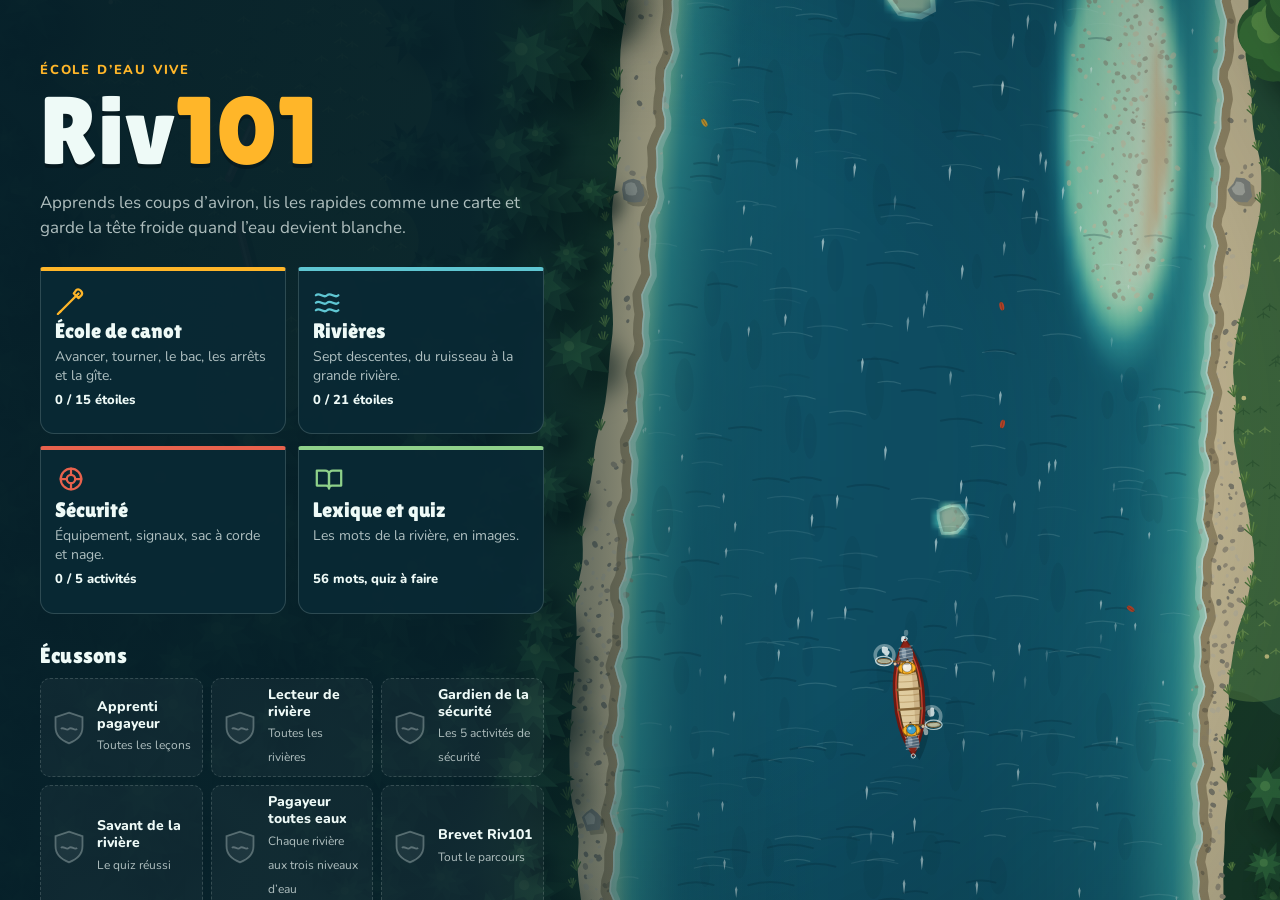
==== commit 5383448c: "Arrêts contre-courant plus accessibles, repère d'entrée, pilote plus robuste Contre-courants plus ac" ====
--- a/index.html
+++ b/index.html
@@ -539,6 +539,9 @@
   for (let i = 0; i < n; i++) { let s = 0, c = 0; for (let j = Math.max(0, i - 6); j <= Math.min(n - 1, i + 6); j++) { s += raw[j]; c++; } skew[i] = s / c; }
 
   const D0 = def.depth || 1.2, CU = niv === 'haut' ? 1.35 : 1; // coussins plus marqués en eau haute
+  // Contre-courants : longueur EL * r + 3 m, demi-largeur EW * r + 0,3 m juste derrière la roche,
+  // remontée vers la roche (ES : 1,35 = l’eau remonte à 35 % de la vitesse du courant au centre).
+  const EL = 5.2, EW = 1.4, ES = 1.35, CT = 0.5;
   const rv = { def, L, niveau: niv, nv: NV, D0, rocks: [], holes: [], waves: [], strainers: [], vs: [], bars: [], seuil: null, portage: null };
   rv.at = function (y, o) {
     const f = R.clamp(y, 0, L - 0.001), i = f | 0, t = f - i;
@@ -556,7 +559,7 @@
     const bank = typeof q[0] === 'string', r = bank ? q[2] : q[2] * NV.rk;
     if (niv === 'haut' && !bank && q[2] < 2.2) { rv.holes.push({ x: X(q[0], q[1]), y: q[1] + 0.4 * r, w: 2 * r + 1.4, len: 2.6, k: 0.55, sub: true }); return; }
     const ek = bank ? 1 : NV.ek;
-    rv.rocks.push({ x: X(q[0], q[1], r), y: q[1], r, Le: (5 * r + 2) * ek, w: 1.3 * r, ek: niv === 'haut' && !bank ? 0.75 : 1, bank, id: i });
+    rv.rocks.push({ x: X(q[0], q[1], r), y: q[1], r, Le: (EL * r + 3) * ek, w: EW * r + 0.3, ek: niv === 'haut' && !bank ? 0.75 : 1, bank, id: i });
   });
   (def.holes || []).forEach(q => rv.holes.push({ x: X(q[0], q[1]), y: q[1], w: q[2] * (niv === 'haut' ? 1.15 : 1), len: 3.5, k: NV.hk }));
   (def.waves || []).forEach(q => rv.waves.push({ x: X(q[0], q[1]), y: q[1], w: q[2], len: q[3] * (niv === 'haut' ? 1.15 : niv === 'bas' ? 0.85 : 1), k: NV.wk }));
@@ -611,13 +614,16 @@
       const dx = x - k.x;
       dep -= halo(k, dx, dy);
       if (dy > -0.3 * k.r) { // contre-courant derrière la roche
-        const t = dy / k.Le, w = k.w * (1 - t * t) + 0.2, a = Math.abs(dx) / w;
+        // Largeur : dans l'ombre de la roche à sa hauteur, puis le contre-courant s'ouvre derrière elle avant de se refermer.
+        const t = dy / k.Le, w = Math.min(k.w * (1 - 0.85 * t * t) + 0.2, k.r * 0.8 + 0.55 * Math.max(0, dy)), a = Math.abs(dx) / w;
         // En eau haute, la ligne de cisaillement est plus brusque (transition plus étroite).
-        if (a < 1.15) mult -= 1.35 * k.ek * (niv === 'haut' ? R.sstep(1.0, 0.85, a) : R.sstep(1.15, 0.55, a)) * R.sstep(1, 0.7, t) * R.sstep(-0.3 * k.r, 0.4 * k.r, dy);
+        // Contre la face aval de la roche, l'eau est presque immobile ; la remontée est franche un peu plus loin.
+        if (a < 1.2) mult -= (1 + (ES - 1) * R.sstep(0.2, 2.2, Math.hypot(dx, dy) - k.r)) * k.ek * (niv === 'haut' ? R.sstep(1.05, 0.8, a) : R.sstep(1.2, 0.6, a)) * R.sstep(1, 0.7, t) * R.sstep(-0.3 * k.r, 0.4 * k.r, dy);
       }
       if (dy < 0.5 * k.r) { // coussin : l'eau contourne la roche
         const d = Math.hypot(dx, dy), R2 = 3.4 * k.r;
-        if (d < R2 && d > 0.01) { const kk = 1 - d / R2, s2 = sp * kk * kk * CU; ax += dx / d * s2 * 0.9; ay += dy / d * s2 * 0.55; }
+        // (la poussée vers l'extérieur s'éteint à la hauteur de la roche : l'eau se referme derrière elle)
+        if (d < R2 && d > 0.01) { const kk = 1 - d / R2, s2 = sp * kk * kk * CU; ax += dx / d * s2 * 0.9 * R.sstep(CT * k.r, -0.3 * k.r, dy); ay += dy / d * s2 * 0.55; }
       }
     }
     for (let i = 0; i < rv.holes.length; i++) {
@@ -699,6 +705,10 @@
 // Rétro à 85 % de la propulsion : le bac arrière est la manœuvre d'évitement de base.
 const D = 2.0, CF = 0.21, CL = 0.9, I = 4.3, KX = 1.0, AP = 1.13, RETRO = 0.85, FP = 0.68, TQ = 0.87, RC = 0.5, THR = 1.4;
 const OFFS = [-2, -1, 0, 1, 2], U = {}, A = {}, A2 = {};
+// Collision avec les roches : rayon un peu inférieur au dessin (RK). Un contact sur le côté de la roche
+// (HIT_LEE) ou sur sa face aval (HIT_BACK, souvent la pointe qui pivote en entrant dans le contre-courant)
+// compte moins : une roche touchée y demande environ 1,7 m/s et 2,4 m/s d'impact, contre 1,1 m/s de face.
+const RK = 0.25, HIT_LEE = 0.65, HIT_BACK = 0.45;
 
 function newBoat(x, y, th) {
   return { x, y, py: y, vx: 0, vy: 0, th: th || 0, om: 0, lean: 0, need: 0, side: 0, sideT: 0, cross: 0, auto: false, instab: 0, mode: 'canoe', hitCd: 0, ev: [], hearts: 3, active: false, safeT: 0, sth: 0, sdir: 0, water: 0, depth: 9, scrape: 0, grounded: false, bailing: false };
@@ -847,19 +857,22 @@
   // Cravate : le canot touche une roche de travers (plus de 55 degrés avec le courant), vers le milieu de la
   // coque, dans un courant fort (plus de 2,2 m/s). Sans gîte vers la roche pendant 0,6 s, le courant le plaque
   // et le remplit. Avec la bonne gîte, le courant passe sous la coque et le canot glisse le long de la roche.
-  let hit = 0, pin = 0; b.hitCd -= dt;
+  let hit = 0, pin = 0, touch = false; b.hitCd -= dt;
   // Courant d'arrivée mesuré 3 m en amont (près de la roche, le coussin dévie l'eau).
   rv.flow(b.x, b.y - 3, A2);
   const fl = Math.hypot(A2.x, A2.y), trav = fl > 2.2 && Math.abs((A2.x * nx + A2.y * ny) / fl) > (b.pinT > 0 ? 0.55 : 0.82);
   for (let i = 0; i < 5; i++) {
     const o = OFFS[i], rxo = o * fx, ryo = o * fy;
     for (let j = 0; j < rv.rocks.length; j++) {
-      const k = rv.rocks[j], py = b.y + ryo, dy = py - k.y, rr = k.r + RC;
+      const k = rv.rocks[j], py = b.y + ryo, dy = py - k.y, rr = k.r - RK + RC;
       if (dy > rr || dy < -rr) continue;
       const dx = b.x + rxo - k.x, d2 = dx * dx + dy * dy;
       if (d2 >= rr * rr) continue;
-      const d = Math.sqrt(d2) || 0.01;
-      hit = Math.max(hit, impulse(b, rxo, ryo, dx / d, dy / d, rr - d, 0.15));
+      const d = Math.sqrt(d2) || 0.01; touch = true;
+      // Contact sur le côté ou l'arrière de la roche (entrée ou sortie de contre-courant) : un frôlement
+      // ne compte pas comme une roche touchée ; il faut un vrai choc (seuil plus élevé).
+      const vi = impulse(b, rxo, ryo, dx / d, dy / d, rr - d, 0.15);
+      const nd = dy / d; hit = Math.max(hit, vi * (nd > 0.3 ? HIT_BACK : nd > -0.35 ? HIT_LEE : 1))
       if (trav && Math.abs(o) <= 1) pin = (k.x - b.x) * nx + (k.y - b.y) * ny > 0 ? 1 : -1; // côté de la roche
     }
     const px = b.x + rxo, py = b.y + ryo;
@@ -870,6 +883,8 @@
     else if (px > right) { const cl = rv.bankType('R', py) === 'cliff'; impulse(b, rxo, ryo, -il, A.dcx * il, (px - right) * il, cl ? 0.3 : 0); if (!cl) { b.vx *= 1 - 1.5 * dt; b.vy *= 1 - 1.5 * dt; } }
     for (let j = 0; j < rv.strainers.length; j++) if (segDist(px, py, rv.strainers[j]) < 0.9) { b.ev.push('passoire'); return; }
   }
+  // Contact avec une roche, gardé 0,3 s (un canot appuyé contre une roche n'est pas « arrêté »).
+  b.touchT = touch ? 0.3 : Math.max(0, (b.touchT || 0) - dt);
   // Le contact est gardé en mémoire 0,3 s : le canot rebondit un peu sur la roche sans s'en dégager.
   b.travCd = (b.travCd || 0) - dt;
   if (pin) { if (!(b.pinC > 0) && b.travCd <= 0) { b.travCd = 2; b.ev.push('travers'); if (wet > 0) b.water = Math.min(0.99, (b.water || 0) + 0.05); } b.pinC = 0.3; b.pinS = pin; }
@@ -931,6 +946,9 @@
   if (b.safeT > 1.3) b.ev.push('safe');
 }
 
+// Demi-largeur de l'ombre d'une roche (contre-courant) à dy mètres en aval (même forme que river.js).
+function eddyW(q, dy) { const t = dy / q.Le; return Math.min(q.w * (1 - 0.85 * t * t) + 0.2, q.r * 0.8 + 0.55 * Math.max(0, dy)); }
+
 // Pilote automatique : vise la vitesse voulue sur le fond en compensant le courant.
 // back : bac arrière (pointe avant vers l'aval, en rétro) au lieu de pointer vers la cible.
 function bot(b, rv, tx, ty, inp, back) {
@@ -967,6 +985,38 @@
     }
   }
   rv.flow(b.x, b.y, U);
+  // Reprise de courant (machine à états) : dans le contre-courant d'une roche, cible loin en aval.
+  // Entrée : l'eau est calme ou remonte, le canot est dans l'ombre de la roche. Le côté de sortie est choisi
+  // une fois pour toutes (côté de la cible, sinon côté du canot ; vers le centre pour une pointe de berge).
+  // Le canot pointe vers l'amont à 45 degrés vers ce côté (presque de travers juste derrière la roche) et pagaie. Sortie : eau qui descend franchement,
+  // canot hors de l'ombre de la roche, ou 5 s écoulées ; ensuite 4 s sans nouvelle reprise.
+  rv.at(b.y, A);
+  b.repCd = (b.repCd || 0) - 1 / 60;
+  if (b.rep) {
+    const q = b.rep, qy = b.y - q.y;
+    if (back || ty - b.y <= 4 || U.y > 0.5 * A.vb || (b.repT += 1 / 60) > 5 || qy < -q.r || Math.abs(b.x - q.x) > eddyW(q, qy) + 1.5) { b.rep = null; b.repCd = 4; }
+  } else if (!back && b.repCd <= 0 && ty - b.y > 6 && U.y < 0.1 * A.vb) {
+    for (let j = 0; j < rv.rocks.length; j++) {
+      const q = rv.rocks[j], qy = b.y - q.y;
+      if (qy <= 0 || qy > q.Le * 0.9 || Math.abs(b.x - q.x) > eddyW(q, qy) + 0.5) continue;
+      const c = rv.cxAt(q.y); let sd;
+      if (q.bank) sd = c > q.x ? 1 : -1;
+      else {
+        sd = Math.abs(tx - q.x) > q.r + 1 ? Math.sign(tx - q.x) : Math.abs(b.x - q.x) > 0.5 ? Math.sign(b.x - q.x) : 1;
+        const room = s0 => s0 > 0 ? c + rv.hwAt(q.y) - q.x - q.r : q.x - q.r - c + rv.hwAt(q.y);
+        if (room(sd) < 4 && room(-sd) > room(sd)) sd = -sd;
+      }
+      b.rep = q; b.repT = 0; b.repSd = sd; break;
+    }
+  }
+  if (b.rep) {
+    // (juste derrière la roche, on sort presque de travers pour ne pas remonter dans la roche)
+    const q = b.rep, hd = Math.abs(b.x - q.x) < q.r + 0.5 ? Math.atan2(b.repSd, -0.3) : Math.atan2(b.repSd * 0.7, -0.7);
+    let e = hd - b.th; while (e > Math.PI) e -= 2 * Math.PI; while (e < -Math.PI) e += 2 * Math.PI;
+    const ep = e - b.om * 0.6;
+    inp.left = ep < -0.1; inp.right = ep > 0.1; inp.fwd = Math.abs(e) < 0.9 || Math.abs(b.om) < 0.15; inp.back = inp.latL = inp.latR = false;
+    inp.leanL = b.need < 0; inp.leanR = b.need > 0; return;
+  }
   // Loin de la cible, on va au moins aussi vite que l'eau : sinon, en courant rapide, le
   // pilote se met face à l'amont et fait du surplace.
   const dx = tx - b.x, dy = ty - b.y, d = Math.hypot(dx, dy) || 1, uu = Math.hypot(U.x, U.y);
@@ -1016,7 +1066,7 @@
   inp.back = inp.latL = inp.latR = inp.leanL = inp.leanR = false;
 }
 
-R.sim = { newBoat, stepCanoe, stepSwim, bot, strokes, naive };
+R.sim = { newBoat, stepCanoe, stepSwim, bot, strokes, naive, eddyW };
 })();
 
 // ---- src/render-bg.js
@@ -2354,6 +2404,19 @@
         if (m.active) { ctx.fillStyle = 'rgba(255,182,41,.1)'; circle(m.x, m.y, m.r); ctx.fill(); }
         ctx.strokeStyle = 'rgba(0,30,40,.25)'; ctx.lineWidth = 0.5; circle(m.x, m.y, m.r); ctx.stroke();
         ctx.strokeStyle = col; ctx.lineWidth = 0.35; ctx.setLineDash([1.3, 1]); ctx.lineDashOffset = reduced ? 0 : -t * 1.5; circle(m.x, m.y, m.r); ctx.stroke(); ctx.setLineDash([]);
+        // Aide à la lecture (niveaux avec aide) : un trait pointillé discret longe la roche du côté de l'approche
+        // et entre dans le haut du contre-courant, juste derrière elle : c'est là qu'on tourne.
+        if (m.active && m.entry && !(st.hold > 0)) {
+          const q = m.entry, b = st.boat, c = rv.cxAt(q.y), sd = q.bank ? (c > q.x ? 1 : -1) : (b && b.x < q.x ? -1 : 1), R0 = q.r + 1.1;
+          ctx.strokeStyle = 'rgba(255,255,255,.55)'; ctx.lineWidth = 0.22; ctx.setLineDash([0.55, 0.55]); ctx.lineDashOffset = reduced ? 0 : -t * 0.8;
+          ctx.beginPath();
+          for (let i = 0; i <= 12; i++) { const a = -0.35 + 1.55 * i / 12, x = q.x + sd * R0 * Math.cos(a), y = q.y + R0 * Math.sin(a); if (i) ctx.lineTo(x, y); else ctx.moveTo(x, y); }
+          ctx.stroke(); ctx.setLineDash([]);
+          // Pointe de flèche au bout, tournée vers le contre-courant.
+          const a1 = 1.2, ex = q.x + sd * R0 * Math.cos(a1), ey = q.y + R0 * Math.sin(a1), tx0 = -sd * Math.sin(a1), ty0 = Math.cos(a1);
+          ctx.fillStyle = 'rgba(255,255,255,.6)'; ctx.beginPath();
+          ctx.moveTo(ex + tx0 * 0.7, ey + ty0 * 0.7); ctx.lineTo(ex - tx0 * 0.2 + ty0 * 0.4, ey - ty0 * 0.2 - tx0 * 0.4); ctx.lineTo(ex - tx0 * 0.2 - ty0 * 0.4, ey - ty0 * 0.2 + tx0 * 0.4); ctx.closePath(); ctx.fill();
+        }
         if (m.active && st.hold > 0) { ctx.strokeStyle = '#fff'; ctx.lineWidth = 0.6; ctx.beginPath(); ctx.arc(m.x, m.y, m.r, 0, 6.2832 * Math.min(1, st.hold)); ctx.stroke(); }
         if (m.active && m.limit) { rv.at(m.limit, A); ctx.strokeStyle = 'rgba(212,67,47,.95)'; ctx.lineWidth = 0.38; ctx.setLineDash([1.5, 1.2]); line(A.cx - A.hw, m.limit, A.cx + A.hw, m.limit); ctx.setLineDash([]);
           for (let sd = -1; sd <= 1; sd += 2) { ctx.fillStyle = '#d4432f'; circle(A.cx + sd * (A.hw - 0.6), m.limit, 0.45); ctx.fill(); ctx.fillStyle = '#fff'; circle(A.cx + sd * (A.hw - 0.6) - 0.12, m.limit + 0.12, 0.12); ctx.fill(); }
@@ -2483,7 +2546,7 @@
     path: [[0, 0, 20, 2.0], [300, 0, 20, 2.0]], start: [0, 10, 0],
     rocks: [[-5, 70, 3], [6, 140, 3], [-4, 210, 3]],
     tasks: [
-      { t: 'eddy', o: -5, y: 77, r: 4, retry: true, m: 'Arrêt contre-courant : passe près de la roche, puis tourne derrière elle.' },
+      { t: 'eddy', o: -5, y: 77, r: 4, retry: true, m: 'Arrêt contre-courant : passe près de la roche, tourne la pointe avant vers le contre-courant et laisse le canot pivoter.' },
       { t: 'eddy', o: 6, y: 147, r: 4, retry: true, m: 'Reprise de courant, puis nouvel arrêt derrière la roche suivante.' },
       { t: 'eddy', o: -4, y: 217, r: 4, retry: true },
       { t: 'finish', y: 280 }
@@ -2584,7 +2647,7 @@
     tasks: [
       { t: 'land', side: 'R', y0: 28, y1: 56, range: [55, 150], scout: ['vagues', 'falaise'], retry: true, m: 'Un canyon devant! Accoste sur la rive droite et va le voir à pied.' },
       { t: 'gate', o: 0, y: 105, w: 6, m: 'La rivière se resserre : le courant accélère. Reste au centre, dans les vagues.' },
-      { t: 'eddy', o: 7, y: 191, r: 3, m: 'Arrêt dans le bassin : la rivière s’élargit et le courant ralentit.' },
+      { t: 'eddy', o: 7, y: 191, r: 3, retry: true, m: 'Arrêt dans le bassin : la rivière s’élargit et le courant ralentit.' },
       { t: 'ferry', o: 'L', inset: 4, y: 211, r: 3.5, limit: 236, retry: true, m: 'Bac vers la gauche jusqu’au contre-courant derrière la pointe. Gîte vers l’aval.' },
       { t: 'land', side: 'L', y0: 214, y1: 238, range: [236, 335], scout: ['vaval', 'vagues'], retry: true, m: 'Deuxième canyon : accoste à gauche, derrière la pointe, et repère-le à pied.' },
       { t: 'gate', o: 0, y: 258, w: 5.5, m: 'Vise le V aval à l’entrée du deuxième étranglement.' },
@@ -2627,7 +2690,7 @@
       { t: 'gate', o: 0, y: 152, w: 7, m: 'Passage resserré : le courant accélère. Reste au centre, bien droit.' },
       { t: 'gate', o: -3.5, y: 232, w: 7, m: 'Rouleau à droite! Passe à gauche, puis prépare ton arrêt.' },
       { t: 'portage', m: 'Seuil devant! Le sentier de portage est d’un seul côté. Arrête-toi sur la bonne rive.' },
-      { t: 'eddy', o: -6, y: 407, r: 4, m: 'Le seuil est derrière toi. Arrêt derrière la roche, à gauche.' },
+      { t: 'eddy', o: -6, y: 407, r: 4, retry: true, haut: { retry: false }, m: 'Le seuil est derrière toi. Arrêt derrière la roche, à gauche.' },
       { t: 'ferry', o: 6, y: 437, r: 4, limit: 462, retry: true, niv: ['bas', 'moyen'], m: 'Bac jusqu’au contre-courant de la roche suivante, à droite. Gîte vers l’aval.' },
       { t: 'finish', y: 545 }
     ],
@@ -2646,7 +2709,7 @@
       { t: 'gate', o: 0, y: 74, w: 7 },
       { t: 'gate', o: 8, y: 127, w: 10, m: 'Passoire à l’extérieur du virage : garde l’intérieur.' },
       { t: 'eddy', o: 5, y: 157, r: 4.5, m: 'Arrêt derrière la roche.' },
-      { t: 'ferry', o: -8, y: 211, r: 3.5, limit: 236, retry: true, m: 'Bac vers la gauche jusqu’au contre-courant : la passoire est plus bas, à droite.' },
+      { t: 'ferry', o: -8, y: 211, r: 3.5, limit: 236, retry: true, niv: ['bas', 'moyen'], m: 'Bac vers la gauche jusqu’au contre-courant : la passoire est plus bas, à droite.' },
       { t: 'gate', o: -7, y: 242, w: 10 },
       { t: 'eddy', o: -2, y: 282, r: 4.2, m: 'Arrêt. La rivière se resserre : deux V aval plus bas, un seul est le bon.' },
       { t: 'gate', o: 5, y: 359, w: 5.5, m: 'Prends le V de droite. Celui de gauche mène à un rouleau.' },
@@ -2774,7 +2837,7 @@
   { id: 'gite', t: 'Gîte', c: 'coups', d: 'Pencher volontairement le canot. On gîte vers l’aval du courant où l’on entre, donc vers l’intérieur du virage. Pendant un bac, la gîte vers l’aval laisse le courant glisser sous la coque et pousser le canot de côté. De travers sur une roche, on gîte vers la roche.' },
   { id: 'bac', t: 'Bac avant', c: 'coups', d: 'Traverser la rivière sans descendre. Le canot pointe vers l’amont, avec un petit angle vers la rive à atteindre, et on fait de la propulsion. On gîte vers l’aval.', sc: SC.bac },
   { id: 'bacarriere', t: 'Bac arrière', c: 'coups', d: 'Le canot pointe vers l’aval, la pointe arrière un peu tournée vers le côté où tu veux aller, et tu fais du rétro, en gîtant vers l’aval. Le canot ralentit et se décale de côté. C’est une manœuvre de base pour éviter un obstacle en gardant les yeux sur le rapide, souvent préférée au déplacement latéral.' },
-  { id: 'arret', t: 'Arrêt contre-courant', c: 'coups', d: 'Entrer dans un contre-courant pour s’arrêter. On en profite pour se reposer et regarder la suite.', sc: SC.arret },
+  { id: 'arret', t: 'Arrêt contre-courant (sortie de courant)', c: 'coups', d: 'Entrer dans un contre-courant pour s’arrêter. On en profite pour se reposer et regarder la suite.', sc: SC.arret },
   { id: 'reprise', t: 'Reprise de courant', c: 'coups', d: 'Sortir d’un contre-courant pour repartir dans le courant. On traverse la ligne de cisaillement en gîtant vers l’aval.' },
 
   // Sécurité
@@ -2929,7 +2992,7 @@
 };
 const MSG = {
   gate: 'Passe entre les deux bouées.',
-  eddy: 'Arrête-toi dans le contre-courant, derrière la roche.',
+  eddy: 'Passe près de la roche, tourne la pointe avant vers le contre-courant et laisse le canot pivoter.',
   zone: 'Arrête-toi dans le cercle et restes-y.',
   ferry: 'Traverse en bac jusqu’au cercle, de l’autre côté, sans dépasser la ligne rouge.',
   portage: 'Seuil devant! Arrête-toi dans la zone de portage, le long de la rive.',
@@ -2954,7 +3017,7 @@
 const BAIL_CALM = 1.0, BAIL_SPEED = 1.0, BAIL_TIME = 3.5;
 
 let rd = null, cv = null, rv = null, def = null, boat = null, tasks = [], ti = 0, stats = null, cp = null;
-let hold = 0, portT = 0, parts = [], labels = [], tlabels = [], sc = null, rope = null, camMode = 'follow', scouted = false;
+let hold = 0, nearT = 0, portT = 0, parts = [], labels = [], tlabels = [], sc = null, rope = null, camMode = 'follow', scouted = false;
 let padT = 0, rivT = 0, touch = false, drag = null, wrongT = 0, wrongShown = false, cliffSeen = false;
 let traversSeen = false, niveau = 'moyen', wet = 0, scrapeSeen = false, waterWarned = false, bailNoT = 0, scrT = 0, bailT = 0, keepWater = false;
 const inp = { fwd: false, back: false, left: false, right: false, latL: false, latR: false, leanL: false, leanR: false, bail: false };
@@ -2992,8 +3055,37 @@
   k.x = k.o === 'L' ? bankX('L', k.y, ins) : k.o === 'R' ? bankX('R', k.y, ins) : rv.cxAt(k.y) + (k.o || 0);
   if (k.r == null) k.r = k.t === 'zone' ? 5 : 4;
   if (k.hold == null) k.hold = 2;
+  if (k.t === 'eddy') eddyJudge(k);
+  else if (k.t === 'ferry') { const rk = shelter(k); if (rk) { eddyCenter(k, rk); k.limit = Math.max(k.limit || 0, k.y + k.r + 6); } }
   if (k.t === 'gate' && k.w == null) k.w = 8;
   return k;
+}
+
+// Arrêt contre-courant : le cercle visé est recentré sur le cœur du contre-courant de la roche qui l'abrite
+// (là où le canot s'arrête vraiment, juste derrière la roche), et la tolérance dépend de la classe :
+// plus large dans les leçons et les R1, exigeante mais juste dans les R3.
+const EDDY_TOL = { lecon: { r: 5, hold: 1.2, v: 1.5 }, R1: { r: 5, hold: 1.2, v: 1.5 }, R2: { r: 4, hold: 1.6, v: 1.2 }, R3: { r: 3.4, hold: 2.2, v: 0.95 } };
+G.EDDY_TOL = EDDY_TOL; // (accès pour le banc d'essai)
+function eddyTol() { const c = def.cls || ''; return EDDY_TOL[/^R3|^R2\+/.test(c) ? 'R3' : /^R2/.test(c) ? 'R2' : /^R1/.test(c) ? 'R1' : 'lecon']; }
+// Roche qui abrite le point visé par une tâche (son contre-courant le contient), ou null.
+function shelter(k) {
+  let rk = null, best = 1e9;
+  for (const q of rv.rocks) {
+    const dy = k.y - q.y; if (dy < 0 || dy > q.Le * 0.8) continue;
+    const dd = Math.abs(k.x - q.x) + dy * 0.3; if (Math.abs(k.x - q.x) < q.w + 2 && dd < best) { best = dd; rk = q; }
+  }
+  return rk;
+}
+function eddyCenter(k, rk) {
+  const c = rv.cxAt(rk.y), s = rk.x < c ? 1 : -1;
+  k.x = rk.bank ? rk.x + s * rk.w * 0.45 : rk.x; k.y = rk.y + rk.r + 2.2 + 0.06 * rk.Le; k.rock = rk;
+}
+function eddyJudge(k) {
+  const tol = eddyTol(), rk = shelter(k);
+  if (rk) { eddyCenter(k, rk); k.entry = { x: rk.x, y: rk.y + rk.r * 0.6, r: rk.r }; }
+  k.r = tol.r; k.hold = tol.hold; k.vmax = tol.v;
+  if (niveau === 'haut') { k.r += 0.6; k.vmax += 0.15; } // contre-courants plus courts en eau haute : un peu plus de marge
+  k.limit = k.y + k.r + (rk ? Math.max(28, rk.Le - (k.y - rk.y) + 8) : 22);
 }
 
 function setSt(s) {
@@ -3021,13 +3113,13 @@
   // Niveau d'eau : rivières seulement ; les leçons restent en eau moyenne.
   const river = R.LEVELS.riv.includes(d);
   niveau = river && R.NIVEAUX[opts.niveau] ? opts.niveau : 'moyen';
-  rv = R.buildRiver(d, niveau); wet = river ? rv.nv.wet : 0;
+  rv = R.buildRiver(d, niveau); wet = river ? rv.nv.wet : 0; stuck.y = 0; stuck.t = 0; stuck.n = 0;
   scrapeSeen = false; waterWarned = false; bailNoT = 0; keepWater = false;
   const s = d.start || [0, 10, 0];
   boat = R.sim.newBoat(rv.cxAt(s[1]) + s[0], s[1], s[2] * PI / 180);
   // Variantes par niveau d'eau : niv = niveaux où la tâche existe ; bas / haut = valeurs remplacées.
   tasks = (d.tasks || []).filter(k => !k.niv || k.niv.includes(niveau)).map(k => resolve(k[niveau] ? Object.assign({}, k, k[niveau]) : k)); ti = 0; stats = newStats();
-  labels = []; tlabels = []; parts = []; clearInp(); hold = 0; portT = 0; rope = null; sc = null; wrongT = 0; wrongShown = false; cliffSeen = false;
+  labels = []; tlabels = []; parts = []; clearInp(); hold = 0; nearT = 0; portT = 0; rope = null; sc = null; wrongT = 0; wrongShown = false; cliffSeen = false;
   G.result = null; G.paused = false; camMode = 'follow'; scouted = false;
   cp = { x: boat.x, y: boat.y, th: boat.th };
   if (opts.demo) G.st = 'demo';
@@ -3043,7 +3135,7 @@
   if (def.swimOnly) { const s = stats; G.load(def, { noScout: true }); stats = s; return; }
   // Après un objectif manqué, l'eau reste dans le canot ; après un chavirage, on l'a vidé.
   const w = keepWater && boat && boat.mode === 'canoe' ? boat.water : 0; keepWater = false;
-  boat = R.sim.newBoat(cp.x, cp.y, cp.th); hold = 0; portT = 0; clearInp(); boat.water = w;
+  boat = R.sim.newBoat(cp.x, cp.y, cp.th); hold = 0; nearT = 0; portT = 0; clearInp(); boat.water = w;
   if (G.st !== 'demo') setSt('run');
   snapCam();
 }
@@ -3088,6 +3180,7 @@
 }
 G.canBail = () => !!(boat && boat.mode === 'canoe' && wet && boat.water > 0.01);
 
+const stuck = { y: 0, t: 0 };
 function autoInput() {
   const b = boat;
   if (b.mode === 'swim') { // vers la rive la plus proche, en position de sécurité
@@ -3104,7 +3197,22 @@
     tx = rv.cxAt(y2) + R.clamp((tx - rv.cxAt(ty)) * h2 / rv.hwAt(ty), -0.6 * h2, 0.6 * h2); ty = y2;
   }
   if (G.naive) { R.sim.naive(b, k && k.t !== 'finish' ? k.x : tx, k && k.t !== 'finish' ? k.y : ty, inp); return; }
-  R.sim.bot(b, rv, tx, ty, inp, !!(k && k.back));
+  // Pilote bloqué (aucune progression vers l'aval depuis 20 s) : repli de 3 s (rétro, puis cap vers l'aval).
+  if (b.y > stuck.y + 3 || b.y < stuck.y - 30) { stuck.y = b.y; stuck.t = 0; } else if ((stuck.t += 1 / 60) > 20) { stuck.t = -3; stuck.n = (stuck.n || 0) + 1; }
+  if (stuck.t < 0) { ty = b.y + 15; tx = rv.cxAt(ty); }
+  R.sim.bot(b, rv, tx, ty, inp, !!(k && k.back) && stuck.t >= 0);
+  // Dans le cercle d'un arrêt contre-courant : on tient la pointe vers l'amont, sans chercher le point exact ;
+  // on pagaie seulement si le canot dérive vers l'aval, et un peu de rétro s'il remonte trop vite vers la roche.
+  if (k && k.t === 'eddy' && stuck.t >= 0 && Math.hypot(b.x - k.x, b.y - k.y) < k.r * 0.9) {
+    let e = Math.PI - b.th; while (e > Math.PI) e -= 2 * Math.PI; while (e < -Math.PI) e += 2 * Math.PI; e -= b.om * 0.4;
+    inp.left = e < -0.12; inp.right = e > 0.12; inp.fwd = b.vy > 0.25 || b.y > k.y + k.r * 0.5; inp.back = b.vy < -0.5 && !inp.fwd; inp.latL = inp.latR = false;
+  }
+  // (d'abord 1,5 s pour se dégager d'une roche ou d'un haut-fond : rétro, ou, une fois sur deux, propulsion
+  // en pivotant dans l'autre sens ; puis cap vers l'aval)
+  if (stuck.t < -1.5) {
+    inp.latL = inp.latR = false;
+    if (stuck.n % 2) { inp.fwd = false; inp.back = true; } else { const l = inp.left; inp.left = inp.right; inp.right = l; inp.fwd = true; inp.back = false; if (!inp.left && !inp.right) inp.left = true; }
+  }
   // Pendant un arrêt (contre-courant, accostage), le pilote écope s'il a de l'eau.
   inp.bail = false;
   if (wet && b.water > 0.02 && k && (k.t === 'eddy' || k.t === 'ferry' || k.t === 'land' || k.t === 'portage') && Math.hypot(b.x - k.x, b.y - k.y) < k.r + 2 && calmHere(b)) {
@@ -3157,11 +3265,11 @@
   if (!waterWarned && boat.water >= 0.35) { waterWarned = true; say('Ton canot se remplit. Arrête-toi dans un contre-courant et écope.'); }
 }
 function pass() {
-  ti++; hold = 0; portT = 0;
+  ti++; hold = 0; nearT = 0; portT = 0;
   if (ti < tasks.length) sfx('ding'); else finish();
 }
 function miss(msg, retry) {
-  stats.missed++; hold = 0; say(msg);
+  stats.missed++; hold = 0; nearT = 0; say(msg);
   if (retry) { keepWater = true; toCheckpoint(); } else { ti++; if (ti >= tasks.length) finish(); }
 }
 
@@ -3196,9 +3304,14 @@
     // Un arrêt est un arrêt : dans le cercle ET presque immobile (moins de 1,3 m/s par rapport au fond).
     // Exception : le cercle de la leçon 1 (zone), qui reste tolérant.
     const d = Math.hypot(b.x - k.x, b.y - k.y);
-    if (d < k.r && (k.t === 'zone' || Math.hypot(b.vx, b.vy) < 1.3)) hold += h; else hold = Math.max(0, hold - 2 * h);
+    // Contre-courant : appuyé contre la roche ou en train de tourner en rond, le canot n'est pas arrêté ;
+    // le compte attend sans repartir à zéro.
+    if (k.t === 'eddy' && d < k.r && (b.touchT > 0 || Math.abs(b.om) > 0.7)) { /* en attente */ }
+    else if (d < k.r && (k.t === 'zone' || Math.hypot(b.vx, b.vy) < (k.vmax || 1.3))) hold += h; else hold = Math.max(0, hold - 2 * h);
+    // Contre-courant : 25 s autour du cercle sans réussir à s'y arrêter (le canot tourne en rond) = arrêt manqué.
+    if (k.t === 'eddy' && d < k.r + 6) nearT += h;
     if (hold >= k.hold) { cp = { x: k.x, y: k.y, th: b.th }; pass(); }
-    else if (k.t === 'ferry' ? b.y > k.limit : b.y > k.y + k.r + 22) miss(k.miss || MISS[k.t] || MISS.zone, !!k.retry);
+    else if ((k.t === 'ferry' || k.t === 'eddy' ? b.y > k.limit : b.y > k.y + k.r + 22) || nearT > 25) miss(k.miss || MISS[k.t] || MISS.zone, !!k.retry);
   }
 }
 
@@ -3487,7 +3600,7 @@
 function draw() {
   const marks = [], playing = camMode === 'follow' && (G.st === 'run' || G.st === 'swim' || G.st === 'dlg' || G.st === 'done');
   if (playing) for (let i = ti; i < Math.min(tasks.length, ti + 3); i++) {
-    const k = tasks[i]; marks.push({ t: k.t, x: k.x, y: k.y, w: k.w, r: k.r, active: i === ti, limit: k.t === 'ferry' ? k.limit : 0 });
+    const k = tasks[i]; marks.push({ t: k.t, x: k.x, y: k.y, w: k.w, r: k.r, active: i === ti, limit: k.t === 'ferry' ? k.limit : 0, entry: def.assist && k.entry && k.rock ? k.rock : null });
   }
   const k = tasks[ti];
   rd.draw(rv, {
